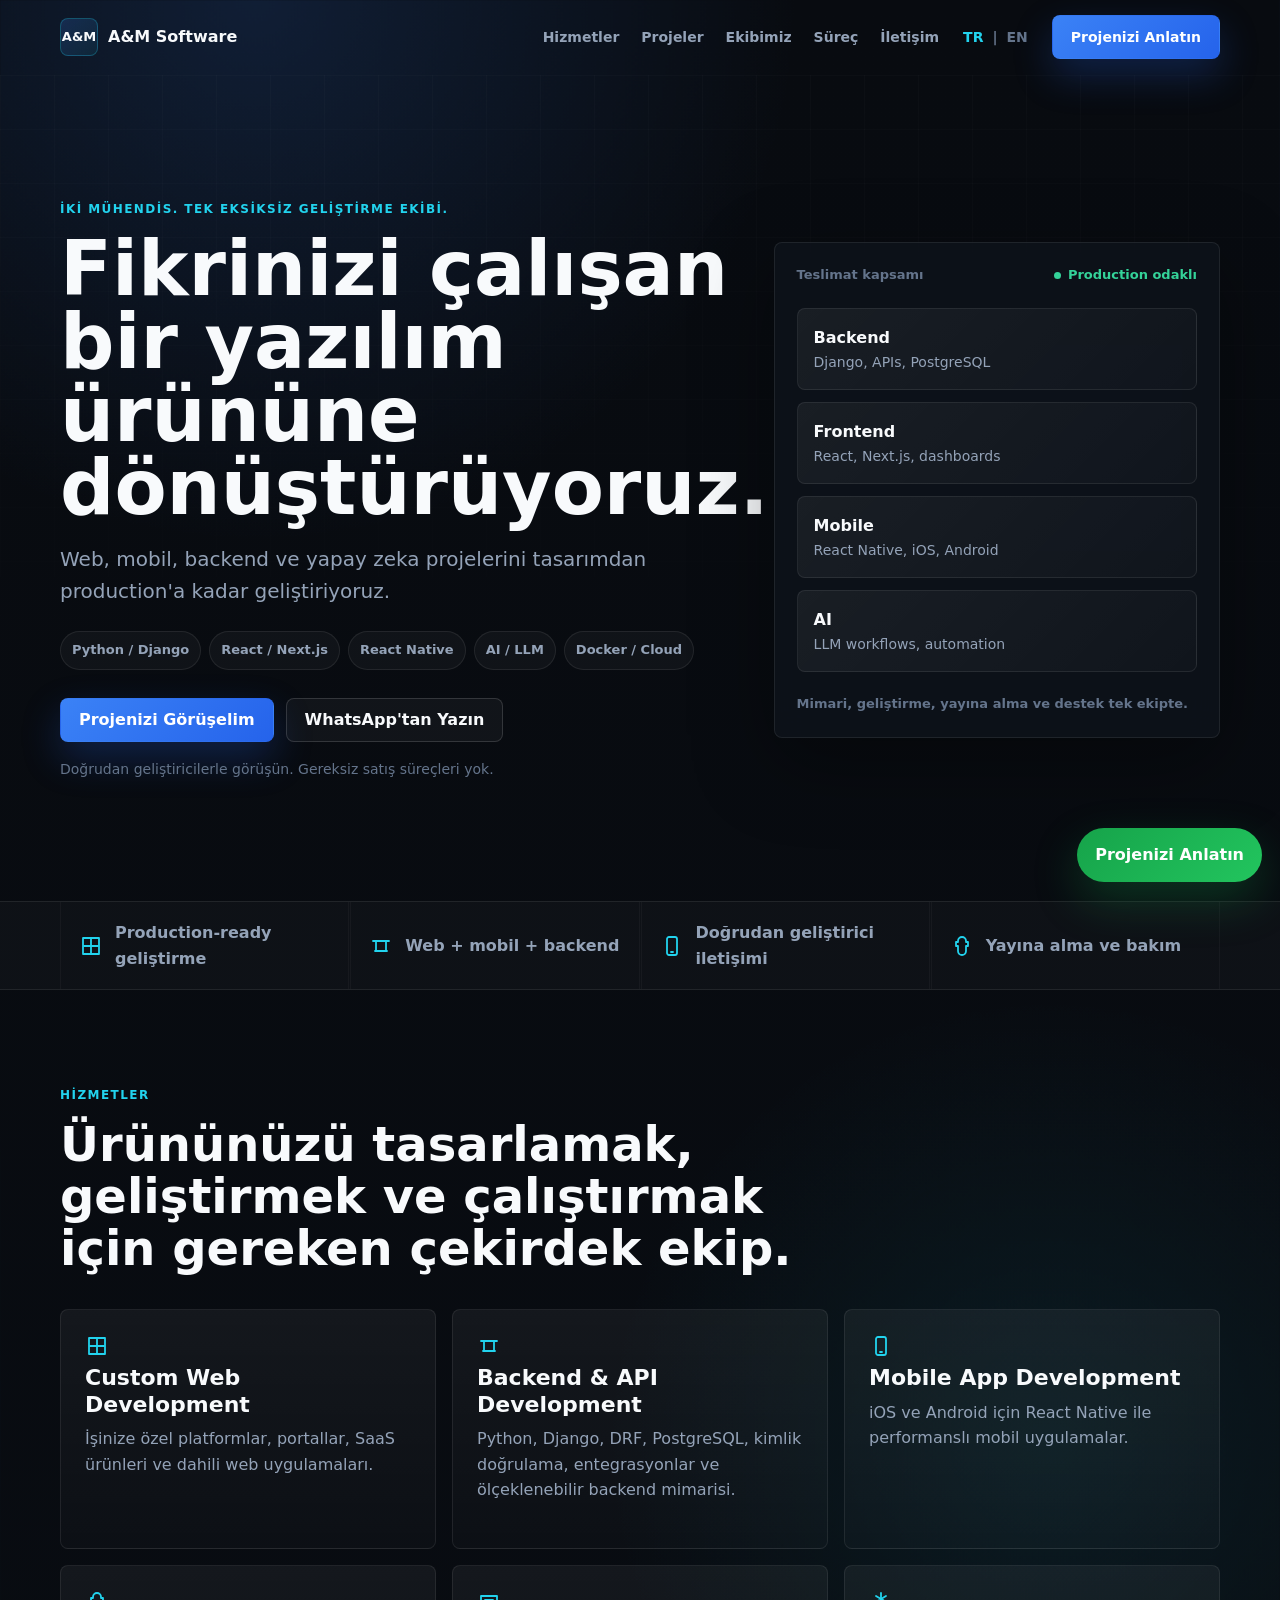
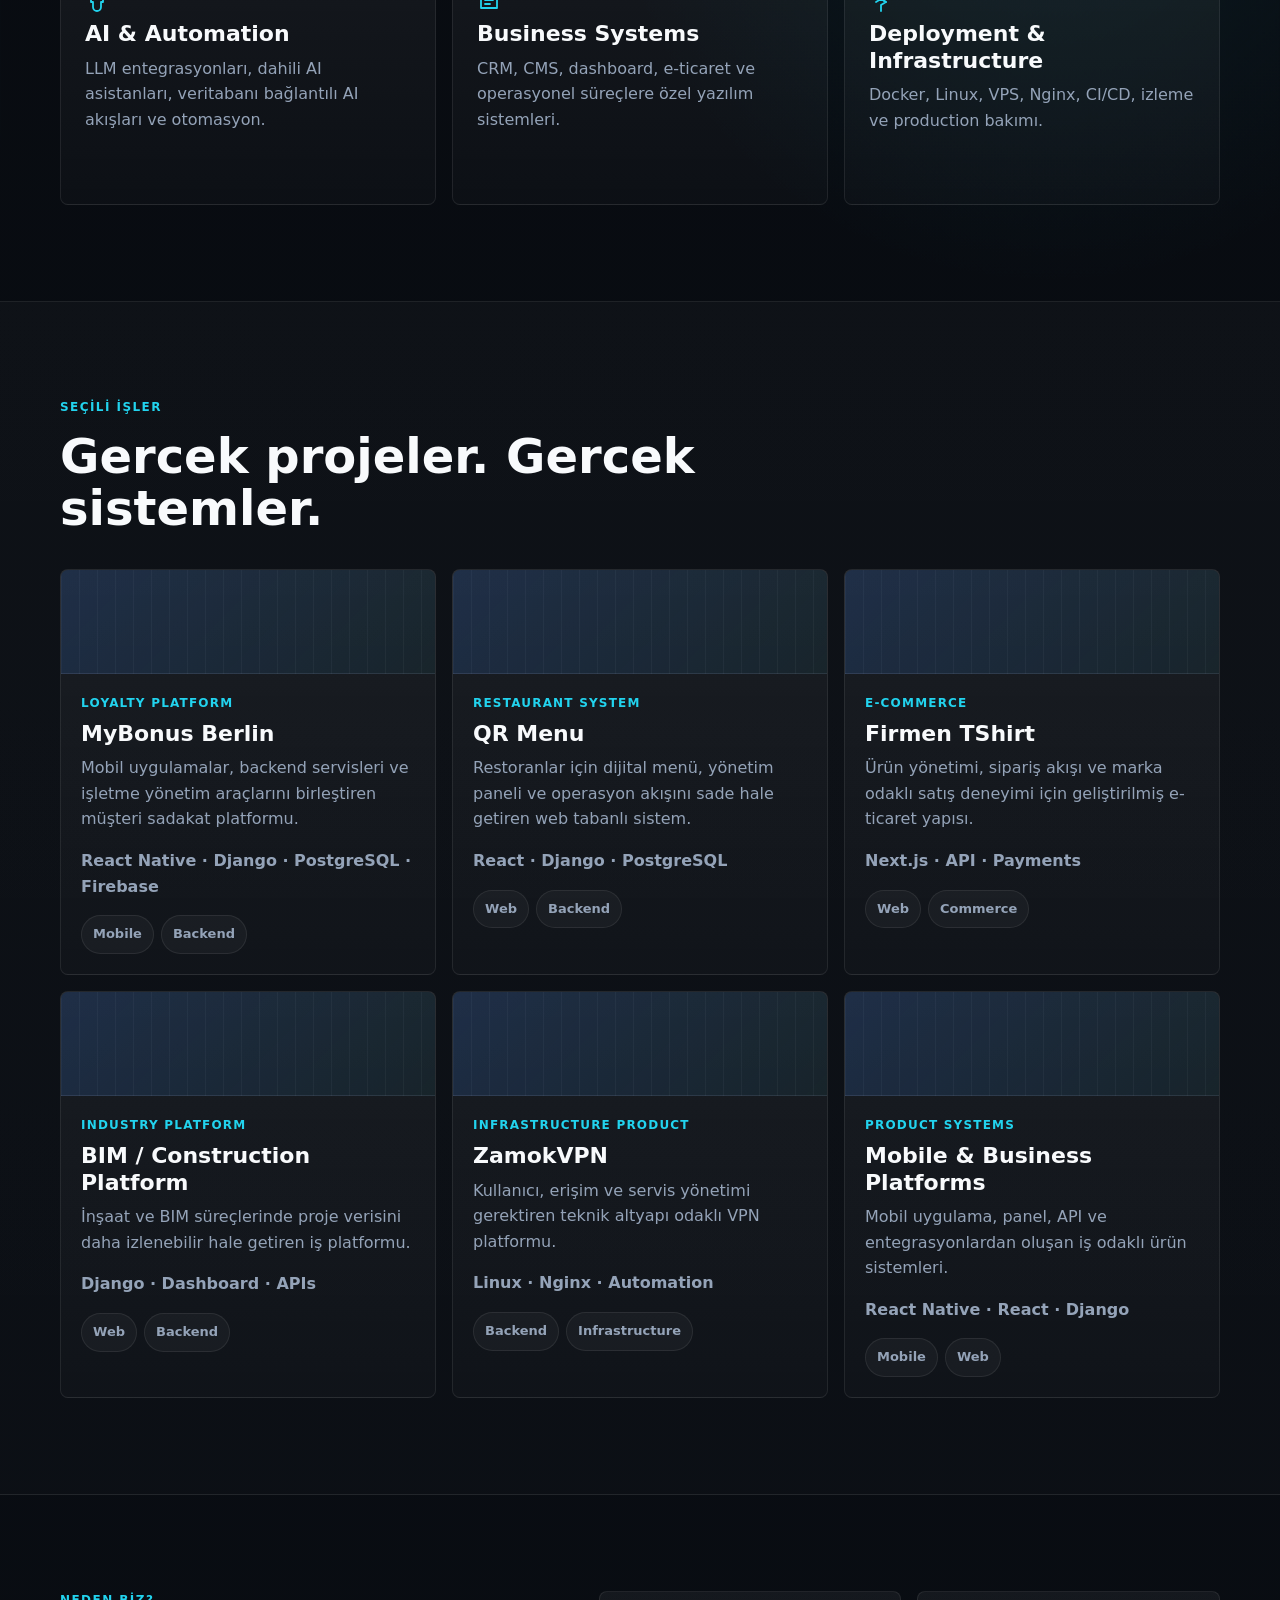
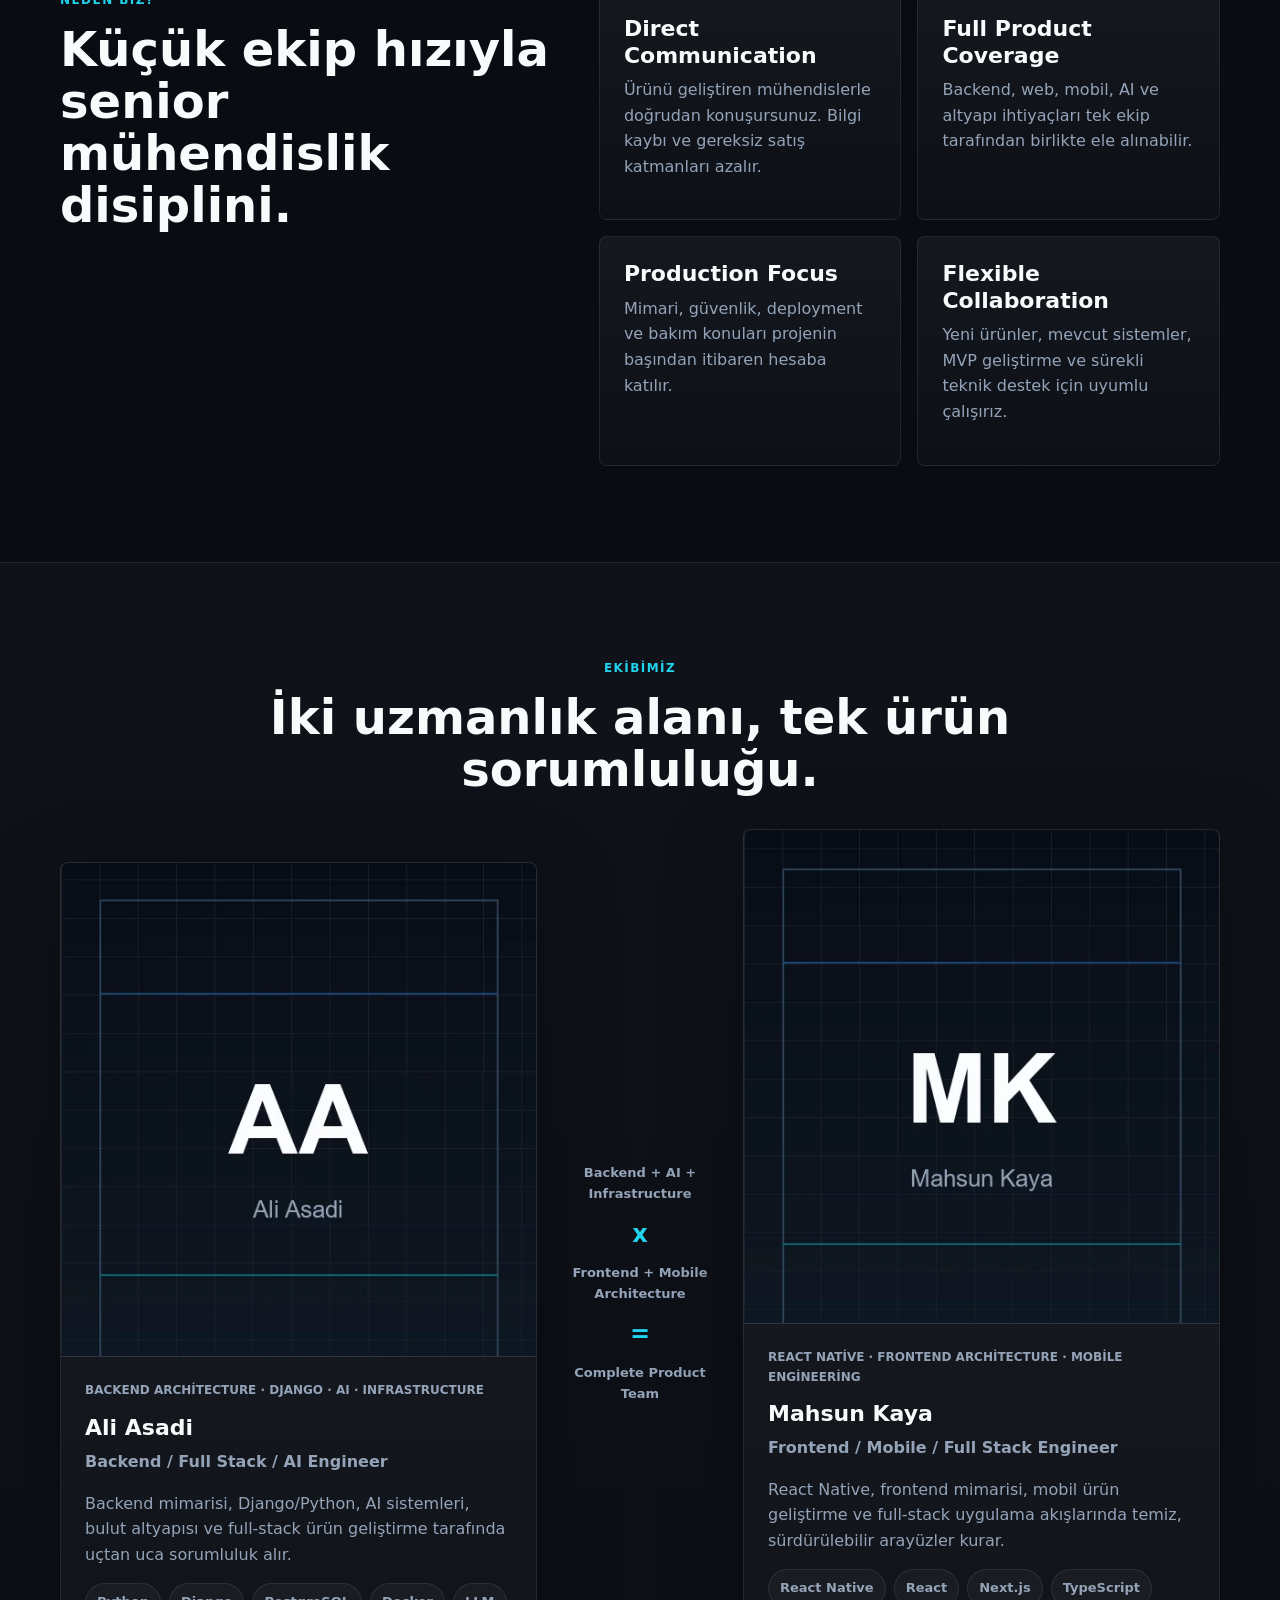
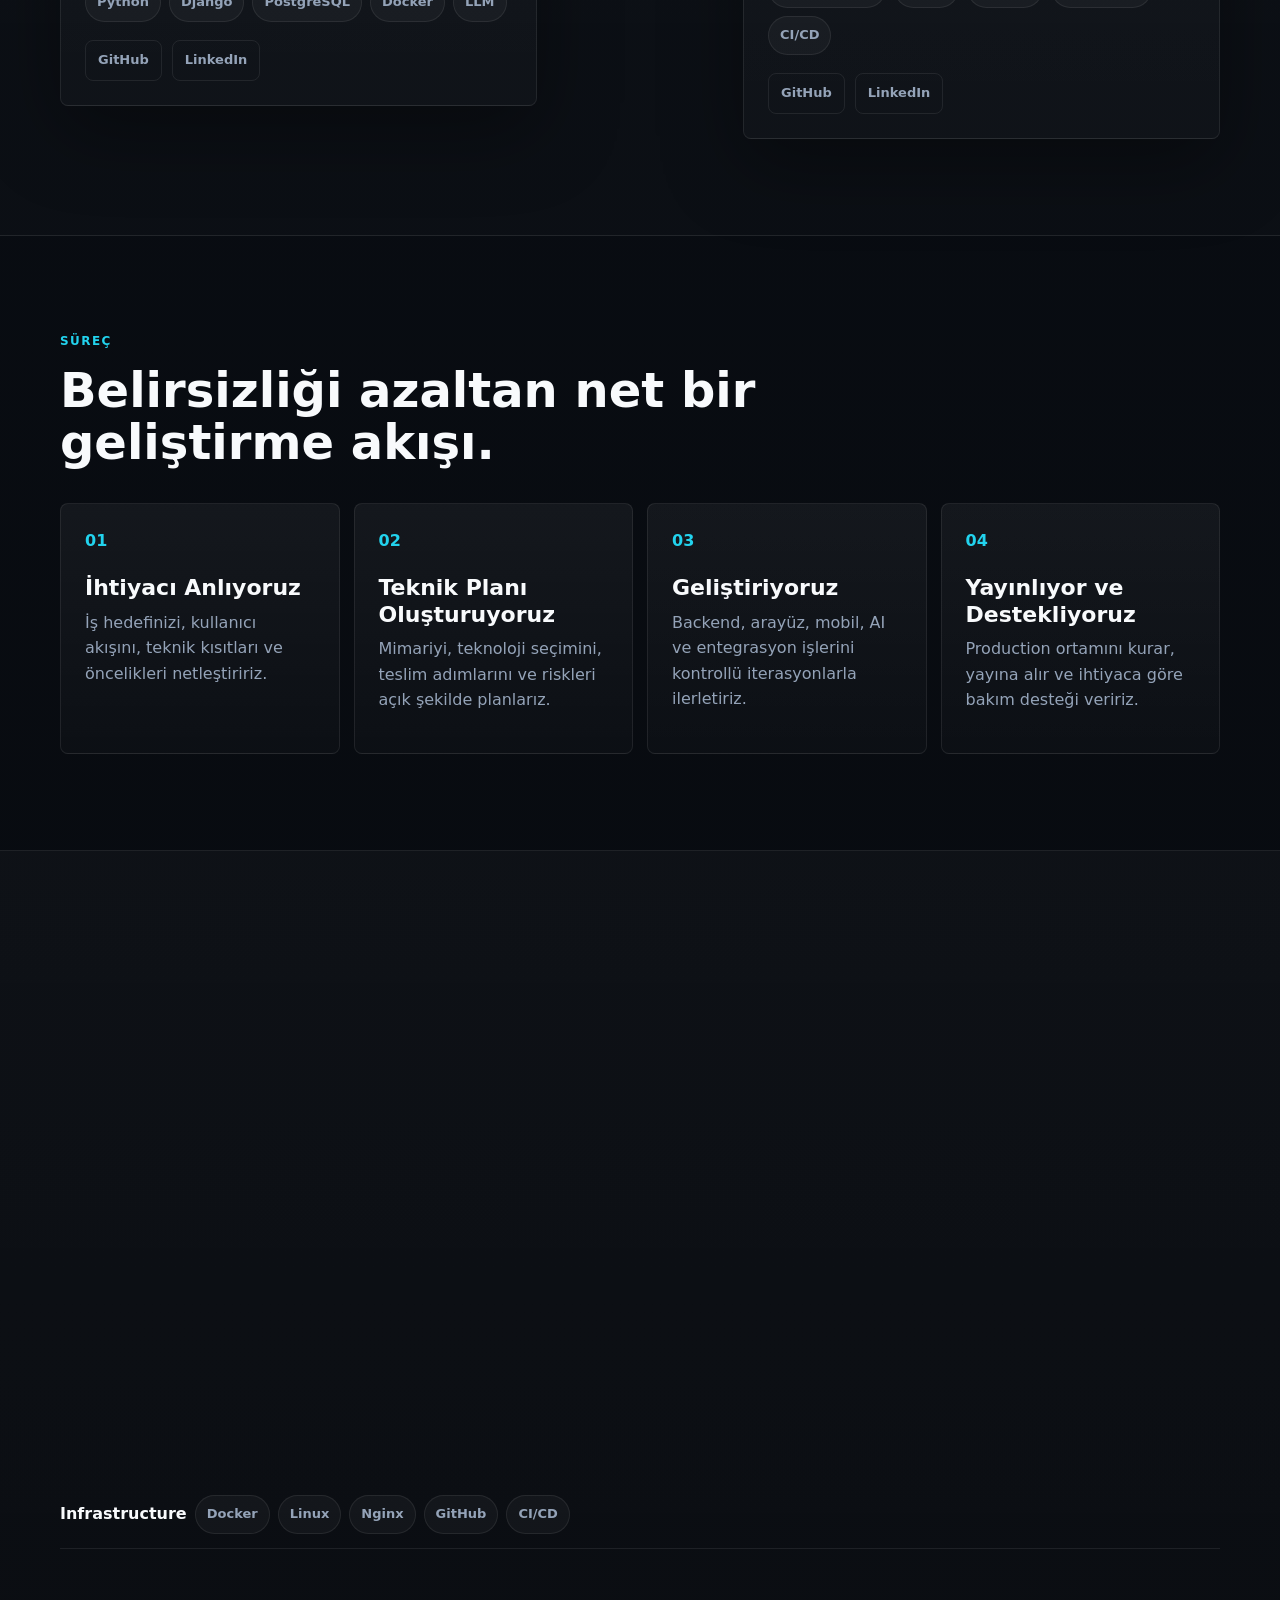
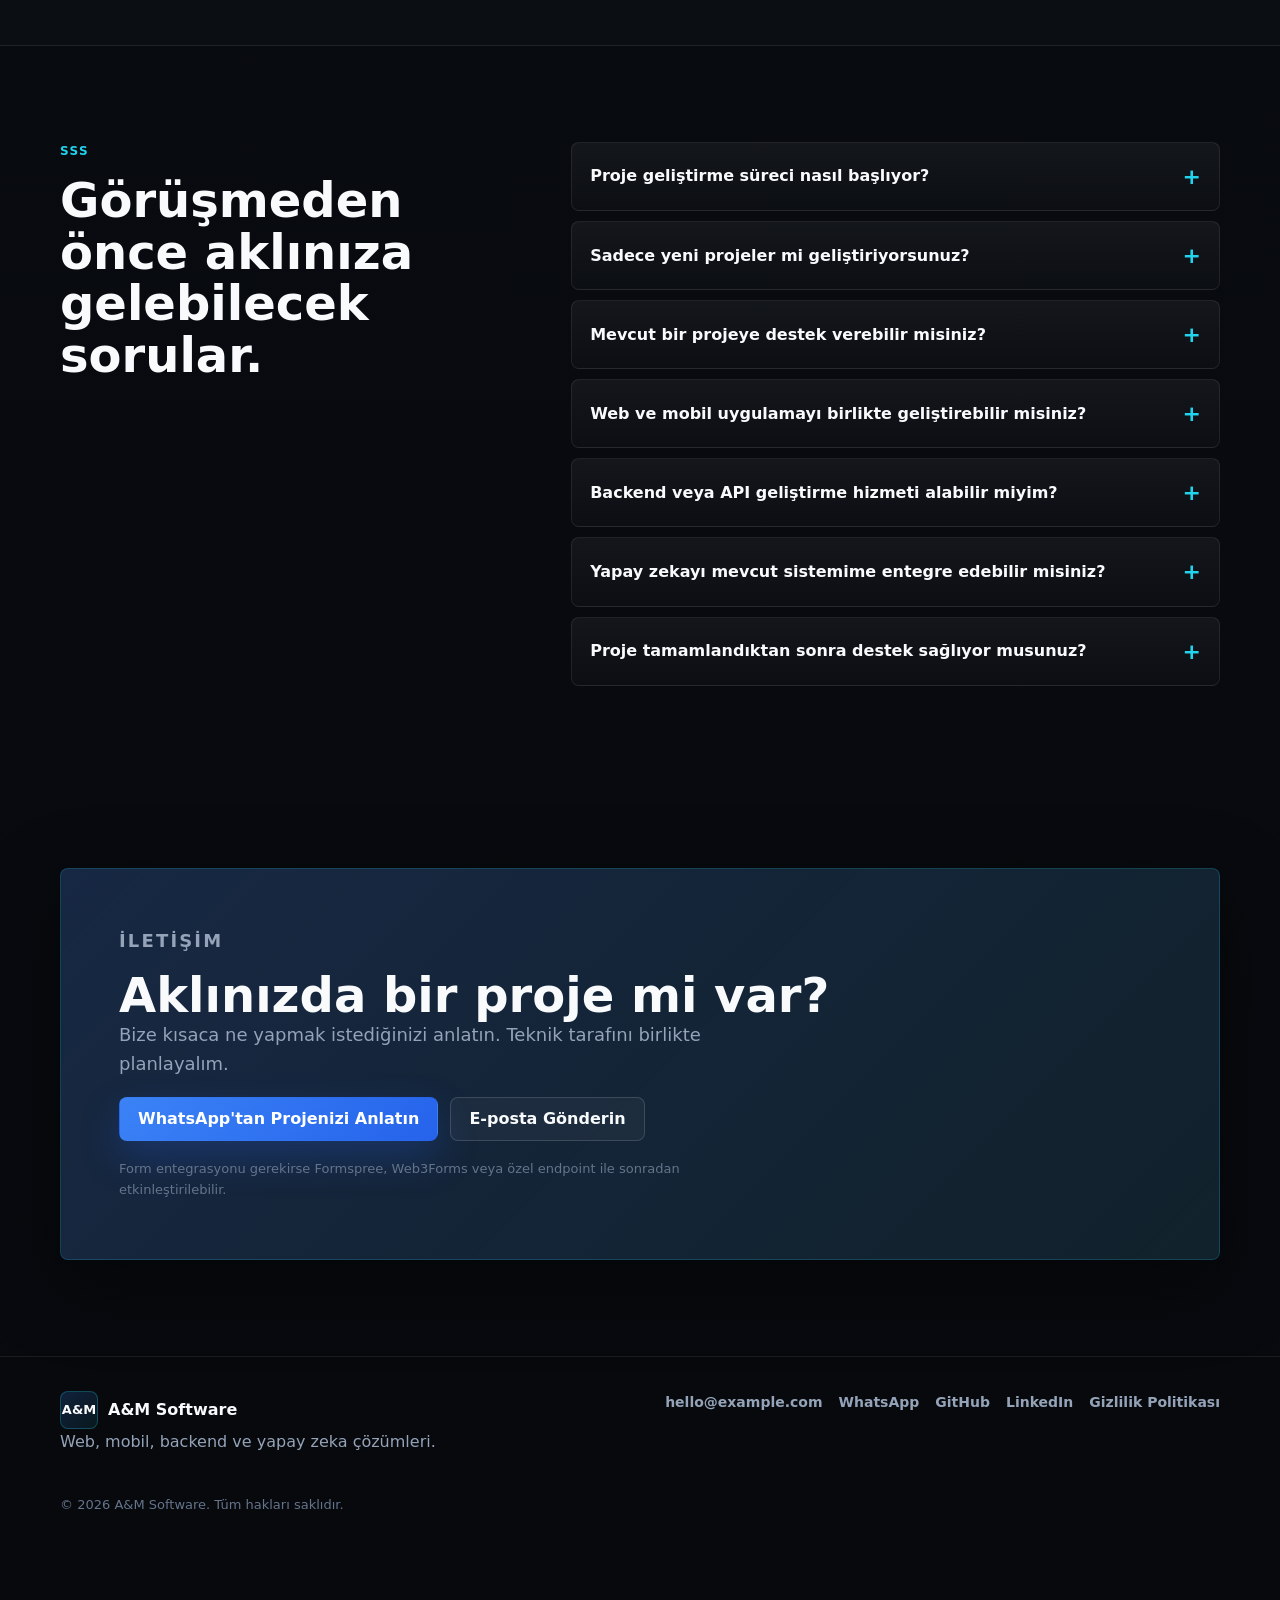
==== index.html @ de9bc4cb "first commit" ====
<!doctype html>
<html lang="tr">
<head>
  <!-- GOOGLE TAG MANAGER START -->
  <script>
    (function(w,d,s,l,i){w[l]=w[l]||[];w[l].push({'gtm.start':
    new Date().getTime(),event:'gtm.js'});var f=d.getElementsByTagName(s)[0],
    j=d.createElement(s),dl=l!='dataLayer'?'&l='+l:'';j.async=true;j.src=
    'https://www.googletagmanager.com/gtm.js?id='+i+dl;f.parentNode.insertBefore(j,f);
    })(window,document,'script','dataLayer','GTM-XXXXXXX');
  </script>
  <!-- GOOGLE TAG MANAGER END -->
  <meta charset="utf-8">
  <meta name="viewport" content="width=device-width, initial-scale=1">
  <meta name="robots" content="index, follow">
  <title>A&M Software | Web, Mobil, Backend ve Yapay Zeka Yazilim Gelistirme</title>
  <meta name="description" content="Iki kisilik senior yazilim ekibiyle web, mobil, backend ve yapay zeka projelerinizi tasarimdan production'a kadar gelistirin.">
  <link rel="canonical" href="https://example.com/">
  <meta property="og:title" content="A&M Software | Production-ready Software Development">
  <meta property="og:description" content="Two engineers building web, mobile, backend and AI software systems from architecture to production.">
  <meta property="og:type" content="website">
  <meta property="og:image" content="https://example.com/assets/og-image.webp">
  <meta property="og:url" content="https://example.com/">
  <meta name="twitter:card" content="summary_large_image">
  <meta name="twitter:title" content="A&M Software | Production-ready Software Development">
  <meta name="twitter:description" content="Senior engineering for web, mobile, backend and AI software projects.">
  <meta name="twitter:image" content="https://example.com/assets/og-image.webp">
  <link rel="icon" href="favicon.svg" type="image/svg+xml">
  <link rel="stylesheet" href="styles.css">
  <script type="application/ld+json" id="structured-data">
    {
      "@context": "https://schema.org",
      "@type": "ProfessionalService",
      "name": "A&M Software",
      "url": "https://example.com/",
      "description": "Web, mobile, backend and AI software development services.",
      "email": "hello@example.com",
      "sameAs": []
    }
  </script>
</head>
<body>
  <!-- GOOGLE TAG MANAGER START -->
  <noscript><iframe src="https://www.googletagmanager.com/ns.html?id=GTM-XXXXXXX" height="0" width="0" style="display:none;visibility:hidden"></iframe></noscript>
  <!-- GOOGLE TAG MANAGER END -->
  <a class="skip-link" href="#main" data-i18n="skipLink">Icerige gec</a>

  <header class="site-header" data-header>
    <nav class="nav container" aria-label="Ana navigasyon">
      <a class="brand" href="#top" aria-label="A&M Software">
        <span class="brand-mark">A&M</span>
        <span data-brand>A&M Software</span>
      </a>
      <button class="nav-toggle" type="button" aria-label="Menuyu ac" aria-controls="nav-menu" aria-expanded="false" data-menu-toggle>
        <span></span><span></span><span></span>
      </button>
      <div class="nav-menu" id="nav-menu" data-menu>
        <a href="#services" data-i18n="navServices">Hizmetler</a>
        <a href="#projects" data-i18n="navProjects">Projeler</a>
        <a href="#team" data-i18n="navTeam">Ekibimiz</a>
        <a href="#process" data-i18n="navProcess">Surec</a>
        <a href="#contact" data-i18n="navContact">Iletisim</a>
        <div class="language-switch" role="group" aria-label="Dil secimi">
          <button type="button" data-lang-button="tr" aria-pressed="true">TR</button>
          <span aria-hidden="true">|</span>
          <button type="button" data-lang-button="en" aria-pressed="false">EN</button>
        </div>
        <a class="btn btn-primary nav-cta" href="#" data-whatsapp data-location="navbar" data-i18n="navCta">Projenizi Anlatin</a>
      </div>
    </nav>
  </header>

  <main id="main">
    <section class="hero section" id="top">
      <div class="hero-bg" aria-hidden="true"></div>
      <div class="container hero-grid">
        <div class="hero-copy reveal">
          <p class="eyebrow" data-i18n="heroEyebrow">Iki muhendis. Tek eksiksiz gelistirme ekibi.</p>
          <h1 data-i18n="heroTitle">Fikrinizi calisan bir yazilim urunune donusturuyoruz.</h1>
          <p class="hero-text" data-i18n="heroText">Web, mobil, backend ve yapay zeka projelerini tasarimdan production'a kadar gelistiriyoruz.</p>
          <div class="tech-proof" aria-label="Teknoloji yetkinlikleri">
            <span>Python / Django</span>
            <span>React / Next.js</span>
            <span>React Native</span>
            <span>AI / LLM</span>
            <span>Docker / Cloud</span>
          </div>
          <div class="hero-actions">
            <a class="btn btn-primary" href="#" data-whatsapp data-location="hero" data-i18n="heroPrimary">Projenizi Goruselim</a>
            <a class="btn btn-secondary" href="#" data-whatsapp data-location="hero_secondary" data-i18n="heroSecondary">WhatsApp'tan Yazin</a>
          </div>
          <p class="reassurance" data-i18n="heroReassurance">Dogrudan gelistiricilerle gorusun. Gereksiz satis surecleri yok.</p>
        </div>
        <aside class="hero-panel reveal" aria-label="Yetenek ozeti">
          <div class="panel-topline">
            <span data-i18n="heroPanelLabel">Teslimat kapsami</span>
            <span class="status-dot" data-i18n="heroPanelStatus">Production odakli</span>
          </div>
          <div class="capability-map">
            <div><strong>Backend</strong><span>Django, APIs, PostgreSQL</span></div>
            <div><strong>Frontend</strong><span>React, Next.js, dashboards</span></div>
            <div><strong>Mobile</strong><span>React Native, iOS, Android</span></div>
            <div><strong>AI</strong><span>LLM workflows, automation</span></div>
          </div>
          <div class="panel-footer">
            <span data-i18n="heroPanelFooter">Mimari, gelistirme, yayina alma ve destek tek ekipte.</span>
          </div>
        </aside>
      </div>
    </section>

    <section class="trust-strip" aria-label="Guven sinyalleri">
      <div class="container trust-grid" id="trustGrid"></div>
    </section>

    <section class="section" id="services">
      <div class="container">
        <div class="section-heading reveal">
          <p class="eyebrow" data-i18n="servicesEyebrow">Hizmetler</p>
          <h2 data-i18n="servicesTitle">Urununuzu tasarlamak, gelistirmek ve calistirmak icin gereken cekirdek ekip.</h2>
        </div>
        <div class="card-grid services-grid" id="servicesGrid"></div>
      </div>
    </section>

    <section class="section section-muted" id="projects">
      <div class="container">
        <div class="section-heading reveal">
          <p class="eyebrow" data-i18n="projectsEyebrow">Secili isler</p>
          <h2 data-i18n="projectsTitle">Gercek projeler. Gercek sistemler.</h2>
        </div>
        <div class="projects-grid" id="projectsGrid"></div>
      </div>
    </section>

    <section class="section" id="why">
      <div class="container split-section">
        <div class="section-heading reveal">
          <p class="eyebrow" data-i18n="whyEyebrow">Neden biz?</p>
          <h2 data-i18n="whyTitle">Kucuk ekip hiziyla senior muhendislik disiplini.</h2>
        </div>
        <div class="why-grid" id="whyGrid"></div>
      </div>
    </section>

    <section class="section section-muted" id="team">
      <div class="container">
        <div class="section-heading centered reveal">
          <p class="eyebrow" data-i18n="teamEyebrow">Ekibimiz</p>
          <h2 data-i18n="teamTitle">Iki uzmanlik alani, tek urun sorumlulugu.</h2>
        </div>
        <div class="team-layout">
          <article class="team-card reveal">
            <div class="profile-frame">
              <img src="assets/ali.webp" width="520" height="640" loading="lazy" alt="Ali Asadi portre fotografi" data-i18n-alt="aliAlt" onerror="this.classList.add('is-missing')" style="object-position:center 24%;">
              <div class="profile-fallback" aria-hidden="true">AA</div>
            </div>
            <div class="team-content">
              <p class="member-focus">Backend Architecture · Django · AI · Infrastructure</p>
              <h3>Ali Asadi</h3>
              <p class="role" data-i18n="aliRole">Backend / Full Stack / AI Engineer</p>
              <p data-i18n="aliBio">Backend mimarisi, Django/Python, AI sistemleri, bulut altyapisi ve full-stack urun gelistirme tarafinda uctan uca sorumluluk alir.</p>
              <div class="chips">
                <span>Python</span><span>Django</span><span>PostgreSQL</span><span>Docker</span><span>LLM</span>
              </div>
              <div class="profile-links">
                <a href="#" data-social="githubAli" aria-label="Ali GitHub">GitHub</a>
                <a href="#" data-social="linkedinAli" aria-label="Ali LinkedIn">LinkedIn</a>
              </div>
            </div>
          </article>

          <div class="team-equation reveal" aria-label="Tamamlayici ekip yapisi">
            <span data-i18n="teamEqTop">Backend + AI + Infrastructure</span>
            <strong>x</strong>
            <span data-i18n="teamEqMiddle">Frontend + Mobile Architecture</span>
            <strong>=</strong>
            <span data-i18n="teamEqResult">Complete Product Team</span>
          </div>

          <article class="team-card reveal">
            <div class="profile-frame">
              <img src="assets/mahsun.webp" width="520" height="640" loading="lazy" alt="Mahsun Kaya portre fotografi" data-i18n-alt="mahsunAlt" onerror="this.classList.add('is-missing')" style="object-position:center 22%;">
              <div class="profile-fallback" aria-hidden="true">MK</div>
            </div>
            <div class="team-content">
              <p class="member-focus">React Native · Frontend Architecture · Mobile Engineering</p>
              <h3>Mahsun Kaya</h3>
              <p class="role" data-i18n="mahsunRole">Frontend / Mobile / Full Stack Engineer</p>
              <p data-i18n="mahsunBio">React Native, frontend mimarisi, mobil urun gelistirme ve full-stack uygulama akislarinda temiz, surdurulebilir arayuzler kurar.</p>
              <div class="chips">
                <span>React Native</span><span>React</span><span>Next.js</span><span>TypeScript</span><span>CI/CD</span>
              </div>
              <div class="profile-links">
                <a href="#" data-social="githubMahsun" aria-label="Mahsun GitHub">GitHub</a>
                <a href="#" data-social="linkedinMahsun" aria-label="Mahsun LinkedIn">LinkedIn</a>
              </div>
            </div>
          </article>
        </div>
      </div>
    </section>

    <section class="section" id="process">
      <div class="container">
        <div class="section-heading reveal">
          <p class="eyebrow" data-i18n="processEyebrow">Surec</p>
          <h2 data-i18n="processTitle">Belirsizligi azaltan net bir gelistirme akisi.</h2>
        </div>
        <div class="process-grid" id="processGrid"></div>
      </div>
    </section>

    <section class="section section-muted" id="technology">
      <div class="container">
        <div class="section-heading reveal">
          <p class="eyebrow" data-i18n="techEyebrow">Teknolojiler</p>
          <h2 data-i18n="techTitle">Modern urunler icin pratik ve production'da kullanilan teknoloji seti.</h2>
        </div>
        <div class="tech-cloud" id="techCloud"></div>
      </div>
    </section>

    <section class="section" id="faq">
      <div class="container faq-wrap">
        <div class="section-heading reveal">
          <p class="eyebrow" data-i18n="faqEyebrow">SSS</p>
          <h2 data-i18n="faqTitle">Gorusmeden once akliniza gelebilecek sorular.</h2>
        </div>
        <div class="faq-list" id="faqList"></div>
      </div>
    </section>

    <section class="section final-cta" id="contact">
      <div class="container final-cta-inner reveal">
        <p class="eyebrow" data-i18n="finalEyebrow">Iletisim</p>
        <h2 data-i18n="finalTitle">Aklinizda bir proje mi var?</h2>
        <p data-i18n="finalText">Bize kisaca ne yapmak istediginizi anlatin. Teknik tarafini birlikte planlayalim.</p>
        <div class="hero-actions">
          <a class="btn btn-primary" href="#" data-whatsapp data-location="final_cta" data-i18n="finalWhatsapp">WhatsApp'tan Projenizi Anlatin</a>
          <a class="btn btn-secondary" href="#" data-email data-location="final_cta" data-i18n="finalEmail">E-posta Gonderin</a>
        </div>
        <p class="form-note" data-i18n="formNote">Form entegrasyonu gerekirse Formspree, Web3Forms veya ozel endpoint ile sonradan etkinlestirilebilir.</p>
      </div>
    </section>
  </main>

  <footer class="footer">
    <div class="container footer-grid">
      <div>
        <a class="brand" href="#top"><span class="brand-mark">A&M</span><span data-brand>A&M Software</span></a>
        <p data-i18n="footerText">Web, mobil, backend ve yapay zeka cozumleri.</p>
      </div>
      <div class="footer-links">
        <a href="#" data-email data-location="footer">hello@example.com</a>
        <a href="#" data-whatsapp data-location="footer">WhatsApp</a>
        <a href="#" data-social="githubAli">GitHub</a>
        <a href="#" data-social="linkedinAli">LinkedIn</a>
        <a href="#" data-i18n="privacyLink">Gizlilik Politikasi</a>
      </div>
      <p class="copyright">© <span id="year"></span> <span data-brand>A&M Software</span>. <span data-i18n="rights">Tum haklari saklidir.</span></p>
    </div>
  </footer>

  <div class="consent" data-consent hidden>
    <p data-i18n="consentText">Analitik ve reklam olcumleri icin cerez tercihlerinizi kaydedebiliriz.</p>
    <a href="#" data-i18n="consentPrivacy">Gizlilik bilgisi</a>
    <button type="button" class="btn btn-secondary" data-consent-reject data-i18n="consentReject">Reddet</button>
    <button type="button" class="btn btn-primary" data-consent-accept data-i18n="consentAccept">Kabul et</button>
  </div>

  <a class="floating-cta" href="#" data-whatsapp data-location="floating_button" data-i18n="floatingCta">Projenizi Anlatin</a>

  <script src="script.js" defer></script>
</body>
</html>
---- styles.css ----
:root {
  --background: #080b10;
  --surface: #0f141c;
  --surface-light: #151b25;
  --surface-soft: #101923;
  --border: rgba(255, 255, 255, .08);
  --border-strong: rgba(255, 255, 255, .14);
  --text-primary: #f8fafc;
  --text-secondary: #94a3b8;
  --text-muted: #64748b;
  --accent: #3b82f6;
  --accent-secondary: #22d3ee;
  --success: #34d399;
  --shadow: 0 24px 80px rgba(0, 0, 0, .36);
  --radius: 8px;
  --container: 1160px;
  --header-height: 74px;
}

* { box-sizing: border-box; }

[hidden] {
  display: none !important;
}

html {
  scroll-behavior: smooth;
  background: var(--background);
}

body {
  margin: 0;
  font-family: Inter, ui-sans-serif, system-ui, -apple-system, BlinkMacSystemFont, "Segoe UI", sans-serif;
  color: var(--text-primary);
  background:
    radial-gradient(circle at 20% 0%, rgba(59, 130, 246, .16), transparent 34rem),
    radial-gradient(circle at 82% 18%, rgba(34, 211, 238, .08), transparent 28rem),
    linear-gradient(180deg, #080b10 0%, #090d13 52%, #07090d 100%);
  line-height: 1.6;
  overflow-x: hidden;
}

body.menu-open { overflow: hidden; }

a {
  color: inherit;
  text-decoration: none;
}

img {
  display: block;
  max-width: 100%;
}

button {
  font: inherit;
}

.container {
  width: min(100% - 32px, var(--container));
  margin-inline: auto;
}

.skip-link {
  position: fixed;
  left: 16px;
  top: 12px;
  z-index: 1000;
  transform: translateY(-140%);
  background: var(--accent);
  color: white;
  padding: 10px 14px;
  border-radius: var(--radius);
}

.skip-link:focus { transform: translateY(0); }

:focus-visible {
  outline: 3px solid rgba(34, 211, 238, .8);
  outline-offset: 3px;
}

.site-header {
  position: sticky;
  top: 0;
  z-index: 100;
  min-height: var(--header-height);
  border-bottom: 1px solid transparent;
  transition: background .25s ease, border-color .25s ease, backdrop-filter .25s ease;
}

.site-header.is-scrolled {
  background: rgba(8, 11, 16, .78);
  border-color: var(--border);
  backdrop-filter: blur(18px);
}

.nav {
  min-height: var(--header-height);
  display: flex;
  align-items: center;
  justify-content: space-between;
  gap: 24px;
}

.brand {
  display: inline-flex;
  align-items: center;
  gap: 10px;
  font-weight: 800;
  letter-spacing: 0;
  white-space: nowrap;
}

.brand-mark {
  display: grid;
  place-items: center;
  width: 38px;
  height: 38px;
  border: 1px solid rgba(34, 211, 238, .26);
  border-radius: var(--radius);
  background: linear-gradient(135deg, rgba(59,130,246,.2), rgba(34,211,238,.08));
  color: var(--text-primary);
  font-size: 13px;
}

.nav-menu {
  display: flex;
  align-items: center;
  gap: 22px;
  color: var(--text-secondary);
  font-size: 14px;
  font-weight: 650;
}

.nav-menu a:not(.btn):hover,
.footer-links a:hover {
  color: var(--text-primary);
}

.language-switch {
  display: inline-flex;
  align-items: center;
  gap: 7px;
  color: var(--text-muted);
}

.language-switch button {
  border: 0;
  background: transparent;
  color: var(--text-muted);
  cursor: pointer;
  padding: 6px 2px;
  font-weight: 800;
}

.language-switch button[aria-pressed="true"] {
  color: var(--accent-secondary);
}

.nav-toggle {
  display: none;
  width: 44px;
  height: 44px;
  border: 1px solid var(--border);
  border-radius: var(--radius);
  background: rgba(255,255,255,.03);
  color: var(--text-primary);
  cursor: pointer;
}

.nav-toggle span {
  display: block;
  width: 18px;
  height: 2px;
  margin: 4px auto;
  background: currentColor;
  border-radius: 999px;
  transition: transform .2s ease, opacity .2s ease;
}

.nav-toggle[aria-expanded="true"] span:nth-child(1) { transform: translateY(6px) rotate(45deg); }
.nav-toggle[aria-expanded="true"] span:nth-child(2) { opacity: 0; }
.nav-toggle[aria-expanded="true"] span:nth-child(3) { transform: translateY(-6px) rotate(-45deg); }

.btn {
  display: inline-flex;
  align-items: center;
  justify-content: center;
  min-height: 44px;
  padding: 12px 18px;
  border-radius: var(--radius);
  font-weight: 800;
  line-height: 1.15;
  border: 1px solid transparent;
  cursor: pointer;
  transition: transform .2s ease, border-color .2s ease, background .2s ease, color .2s ease;
  text-align: center;
}

.btn:hover {
  transform: translateY(-1px);
}

.btn-primary {
  color: white;
  background: linear-gradient(135deg, var(--accent), #2563eb);
  box-shadow: 0 16px 38px rgba(37, 99, 235, .26);
}

.btn-secondary {
  color: var(--text-primary);
  background: rgba(255, 255, 255, .04);
  border-color: var(--border-strong);
}

.section {
  padding: 96px 0;
}

.section-muted {
  background: linear-gradient(180deg, rgba(255,255,255,.025), rgba(255,255,255,.01));
  border-block: 1px solid var(--border);
}

.hero {
  position: relative;
  min-height: calc(100svh - var(--header-height));
  display: grid;
  align-items: center;
  padding: 58px 0 54px;
  overflow: hidden;
}

.hero-bg {
  position: absolute;
  inset: 0;
  background-image:
    linear-gradient(rgba(255,255,255,.035) 1px, transparent 1px),
    linear-gradient(90deg, rgba(255,255,255,.035) 1px, transparent 1px);
  background-size: 54px 54px;
  mask-image: linear-gradient(to bottom, black, transparent 84%);
  opacity: .5;
}

.hero-grid {
  position: relative;
  display: grid;
  grid-template-columns: minmax(0, 1.08fr) minmax(330px, .72fr);
  gap: 44px;
  align-items: center;
}

.eyebrow {
  margin: 0 0 14px;
  color: var(--accent-secondary);
  text-transform: uppercase;
  font-size: 12px;
  font-weight: 900;
  letter-spacing: .12em;
}

h1, h2, h3, p { margin-top: 0; }

h1 {
  max-width: 780px;
  margin-bottom: 18px;
  font-size: clamp(42px, 6vw, 76px);
  line-height: .96;
  letter-spacing: 0;
}

h2 {
  margin-bottom: 0;
  font-size: clamp(30px, 4vw, 48px);
  line-height: 1.08;
  letter-spacing: 0;
}

h3 {
  margin-bottom: 8px;
  font-size: 22px;
  line-height: 1.2;
}

.hero-text {
  max-width: 680px;
  margin-bottom: 24px;
  color: var(--text-secondary);
  font-size: clamp(17px, 2vw, 20px);
}

.tech-proof,
.chips {
  display: flex;
  flex-wrap: wrap;
  gap: 8px;
}

.tech-proof {
  margin-bottom: 28px;
}

.tech-proof span,
.chips span,
.project-tags span,
.tech-cloud span {
  border: 1px solid var(--border);
  border-radius: 999px;
  background: rgba(255,255,255,.035);
  color: var(--text-secondary);
  padding: 8px 11px;
  font-size: 13px;
  font-weight: 700;
}

.hero-actions {
  display: flex;
  flex-wrap: wrap;
  gap: 12px;
  align-items: center;
}

.reassurance {
  margin: 16px 0 0;
  color: var(--text-muted);
  font-size: 14px;
}

.hero-panel {
  border: 1px solid var(--border);
  border-radius: var(--radius);
  background: rgba(15, 20, 28, .76);
  box-shadow: var(--shadow);
  backdrop-filter: blur(16px);
  padding: 22px;
}

.panel-topline,
.panel-footer {
  display: flex;
  justify-content: space-between;
  gap: 16px;
  color: var(--text-muted);
  font-size: 13px;
  font-weight: 750;
}

.status-dot {
  position: relative;
  color: var(--success);
}

.status-dot::before {
  content: "";
  display: inline-block;
  width: 7px;
  height: 7px;
  margin-right: 7px;
  border-radius: 50%;
  background: currentColor;
}

.capability-map {
  display: grid;
  gap: 12px;
  margin: 22px 0;
}

.capability-map div {
  border: 1px solid var(--border);
  border-radius: var(--radius);
  padding: 16px;
  background: linear-gradient(135deg, rgba(255,255,255,.055), rgba(255,255,255,.018));
}

.capability-map strong,
.capability-map span {
  display: block;
}

.capability-map span {
  color: var(--text-secondary);
  font-size: 14px;
}

.trust-strip {
  border-block: 1px solid var(--border);
  background: rgba(255,255,255,.025);
}

.trust-grid {
  display: grid;
  grid-template-columns: repeat(4, 1fr);
  gap: 1px;
}

.trust-item {
  min-height: 86px;
  display: flex;
  align-items: center;
  gap: 12px;
  padding: 18px;
  border-inline: 1px solid rgba(255,255,255,.035);
  color: var(--text-secondary);
  font-weight: 800;
}

.icon {
  width: 24px;
  height: 24px;
  flex: 0 0 auto;
  color: var(--accent-secondary);
}

.section-heading {
  max-width: 760px;
  margin-bottom: 34px;
}

.section-heading.centered {
  margin-inline: auto;
  text-align: center;
}

.card-grid,
.projects-grid,
.why-grid {
  display: grid;
  gap: 16px;
}

.services-grid {
  grid-template-columns: repeat(3, 1fr);
}

.service-card,
.project-card,
.why-card,
.process-step,
.team-card,
.faq-item {
  border: 1px solid var(--border);
  border-radius: var(--radius);
  background: linear-gradient(180deg, rgba(255,255,255,.05), rgba(255,255,255,.02));
}

.service-card,
.why-card,
.process-step {
  padding: 24px;
}

.service-card {
  min-height: 240px;
  transition: transform .22s ease, border-color .22s ease, background .22s ease;
}

.service-card:hover,
.project-card:hover {
  transform: translateY(-4px);
  border-color: rgba(34, 211, 238, .28);
}

.service-card p,
.why-card p,
.process-step p,
.project-card p,
.team-card p,
.final-cta p,
.footer p,
.faq-panel {
  color: var(--text-secondary);
}

.projects-grid {
  grid-template-columns: repeat(3, 1fr);
}

.project-card {
  min-height: 306px;
  overflow: hidden;
  transition: transform .22s ease, border-color .22s ease;
}

.project-visual {
  height: 104px;
  border-bottom: 1px solid var(--border);
  background:
    linear-gradient(135deg, rgba(59,130,246,.18), rgba(34,211,238,.05)),
    repeating-linear-gradient(90deg, rgba(255,255,255,.04) 0 1px, transparent 1px 18px);
}

.project-body {
  padding: 20px;
}

.project-category {
  margin-bottom: 8px;
  color: var(--accent-secondary);
  font-size: 12px;
  font-weight: 900;
  text-transform: uppercase;
  letter-spacing: .1em;
}

.project-tags {
  display: flex;
  flex-wrap: wrap;
  gap: 7px;
  margin-top: 16px;
}

.split-section {
  display: grid;
  grid-template-columns: .8fr 1fr;
  gap: 42px;
  align-items: start;
}

.why-grid {
  grid-template-columns: repeat(2, 1fr);
}

.team-layout {
  display: grid;
  grid-template-columns: minmax(0, 1fr) 170px minmax(0, 1fr);
  gap: 18px;
  align-items: center;
}

.team-card {
  overflow: hidden;
  box-shadow: var(--shadow);
}

.profile-frame {
  position: relative;
  aspect-ratio: 1 / 1.04;
  background: linear-gradient(135deg, rgba(59,130,246,.12), rgba(255,255,255,.03));
  border-bottom: 1px solid var(--border);
  overflow: hidden;
}

.profile-frame img {
  position: relative;
  z-index: 1;
  width: 100%;
  height: 100%;
  object-fit: cover;
  filter: saturate(.96) contrast(1.02);
}

.profile-frame img.is-missing {
  opacity: 0;
}

.profile-fallback {
  position: absolute;
  inset: 0;
  display: grid;
  place-items: center;
  font-size: clamp(48px, 9vw, 92px);
  font-weight: 900;
  color: rgba(248, 250, 252, .18);
  background:
    radial-gradient(circle at 50% 30%, rgba(59,130,246,.24), transparent 20rem),
    var(--surface-light);
  z-index: 0;
}

.team-content {
  padding: 24px;
}

.member-focus {
  margin-bottom: 14px;
  color: var(--accent-secondary);
  font-size: 12px;
  font-weight: 900;
  text-transform: uppercase;
}

.role {
  font-weight: 800;
}

.profile-links {
  display: flex;
  gap: 10px;
  margin-top: 18px;
}

.profile-links a {
  padding: 9px 12px;
  border: 1px solid var(--border);
  border-radius: var(--radius);
  color: var(--text-secondary);
  font-weight: 800;
  font-size: 13px;
}

.team-equation {
  display: grid;
  gap: 10px;
  justify-items: center;
  text-align: center;
  color: var(--text-secondary);
  font-size: 13px;
  font-weight: 850;
}

.team-equation strong {
  color: var(--accent-secondary);
  font-size: 24px;
}

.process-grid {
  display: grid;
  grid-template-columns: repeat(4, 1fr);
  gap: 14px;
  counter-reset: steps;
}

.process-step {
  position: relative;
}

.step-number {
  display: inline-flex;
  margin-bottom: 22px;
  color: var(--accent-secondary);
  font-weight: 900;
}

.tech-cloud {
  display: flex;
  flex-wrap: wrap;
  gap: 10px;
}

.tech-group {
  display: flex;
  align-items: center;
  flex-wrap: wrap;
  gap: 8px;
  width: 100%;
  padding: 14px 0;
  border-bottom: 1px solid var(--border);
}

.tech-group strong {
  min-width: 120px;
}

.faq-wrap {
  display: grid;
  grid-template-columns: .72fr 1fr;
  gap: 44px;
  align-items: start;
}

.faq-list {
  display: grid;
  gap: 10px;
}

.faq-button {
  width: 100%;
  min-height: 58px;
  display: flex;
  align-items: center;
  justify-content: space-between;
  gap: 16px;
  padding: 16px 18px;
  border: 0;
  background: transparent;
  color: var(--text-primary);
  text-align: left;
  font-weight: 850;
  cursor: pointer;
}

.faq-button span:last-child {
  color: var(--accent-secondary);
  font-size: 22px;
  transition: transform .2s ease;
}

.faq-button[aria-expanded="true"] span:last-child {
  transform: rotate(45deg);
}

.faq-panel {
  display: grid;
  grid-template-rows: 0fr;
  transition: grid-template-rows .22s ease;
}

.faq-panel[aria-hidden="false"] {
  grid-template-rows: 1fr;
}

.faq-panel > div {
  overflow: hidden;
}

.faq-panel p {
  margin: 0;
  padding: 0 18px 18px;
}

.final-cta {
  padding-top: 86px;
}

.final-cta-inner {
  position: relative;
  overflow: hidden;
  padding: clamp(28px, 6vw, 58px);
  border: 1px solid rgba(34, 211, 238, .18);
  border-radius: var(--radius);
  background:
    linear-gradient(135deg, rgba(59,130,246,.18), rgba(34,211,238,.07)),
    var(--surface);
  box-shadow: var(--shadow);
}

.final-cta-inner h2 {
  max-width: 760px;
}

.final-cta-inner p {
  max-width: 640px;
  font-size: 18px;
}

.form-note {
  margin: 18px 0 0;
  color: var(--text-muted) !important;
  font-size: 13px !important;
}

.footer {
  padding: 34px 0 96px;
  border-top: 1px solid var(--border);
  background: #07090d;
}

.footer-grid {
  display: grid;
  grid-template-columns: 1fr auto;
  gap: 24px;
}

.footer-links {
  display: flex;
  flex-wrap: wrap;
  justify-content: flex-end;
  gap: 16px;
  color: var(--text-secondary);
  font-size: 14px;
  font-weight: 700;
}

.copyright {
  grid-column: 1 / -1;
  margin: 0;
  color: var(--text-muted) !important;
  font-size: 13px;
}

.consent {
  position: fixed;
  left: 16px;
  bottom: 16px;
  z-index: 120;
  width: min(520px, calc(100% - 32px));
  display: grid;
  grid-template-columns: 1fr auto auto auto;
  gap: 10px;
  align-items: center;
  padding: 14px;
  border: 1px solid var(--border-strong);
  border-radius: var(--radius);
  background: rgba(15, 20, 28, .94);
  box-shadow: var(--shadow);
  backdrop-filter: blur(16px);
}

.consent p {
  margin: 0;
  color: var(--text-secondary);
  font-size: 13px;
}

.consent a {
  color: var(--accent-secondary);
  font-size: 13px;
  font-weight: 800;
}

.consent .btn {
  min-height: 36px;
  padding: 8px 12px;
  font-size: 13px;
}

.floating-cta {
  position: fixed;
  right: 18px;
  bottom: 18px;
  z-index: 90;
  min-height: 52px;
  display: inline-flex;
  align-items: center;
  justify-content: center;
  padding: 14px 18px;
  border-radius: 999px;
  color: white;
  background: linear-gradient(135deg, #16a34a, #22c55e);
  box-shadow: 0 18px 46px rgba(22, 163, 74, .28);
  font-weight: 900;
}

.reveal {
  opacity: 0;
  transform: translateY(18px);
  transition: opacity .55s ease, transform .55s ease;
}

.hero .reveal {
  opacity: 1;
  transform: none;
}

.reveal.is-visible {
  opacity: 1;
  transform: translateY(0);
}

@media (max-width: 1024px) {
  .services-grid,
  .projects-grid {
    grid-template-columns: repeat(2, 1fr);
  }

  .hero-grid,
  .split-section,
  .faq-wrap {
    grid-template-columns: 1fr;
  }

  .hero {
    min-height: auto;
  }

  .hero-panel {
    max-width: 680px;
  }

  .team-layout {
    grid-template-columns: 1fr;
  }

  .team-equation {
    order: -1;
    grid-template-columns: 1fr auto 1fr auto 1fr;
    align-items: center;
  }
}

@media (max-width: 820px) {
  .nav-toggle {
    display: block;
  }

  .nav-menu {
    position: fixed;
    inset: var(--header-height) 0 auto 0;
    min-height: calc(100svh - var(--header-height));
    display: grid;
    align-content: start;
    gap: 0;
    padding: 18px 16px 120px;
    background: rgba(8, 11, 16, .96);
    border-top: 1px solid var(--border);
    transform: translateX(100%);
    transition: transform .25s ease;
  }

  .nav-menu.is-open {
    transform: translateX(0);
  }

  .nav-menu a:not(.btn),
  .language-switch {
    min-height: 52px;
    display: flex;
    align-items: center;
    border-bottom: 1px solid var(--border);
  }

  .language-switch {
    justify-content: flex-start;
  }

  .nav-cta {
    margin-top: 18px;
  }

  .trust-grid,
  .process-grid,
  .why-grid {
    grid-template-columns: 1fr 1fr;
  }

  .section {
    padding: 72px 0;
  }

  .footer-grid {
    grid-template-columns: 1fr;
  }

  .footer-links {
    justify-content: flex-start;
  }
}

@media (max-width: 620px) {
  .container {
    width: min(100% - 24px, var(--container));
  }

  h1 {
    font-size: clamp(38px, 12vw, 54px);
  }

  .hero {
    padding-top: 36px;
  }

  .hero-actions,
  .hero-actions .btn {
    width: 100%;
  }

  .services-grid,
  .projects-grid,
  .trust-grid,
  .process-grid,
  .why-grid {
    grid-template-columns: 1fr;
  }

  .team-equation {
    grid-template-columns: 1fr;
  }

  .tech-group strong {
    width: 100%;
  }

  .consent {
    bottom: calc(78px + env(safe-area-inset-bottom));
    grid-template-columns: 1fr 1fr;
  }

  .consent p,
  .consent a {
    grid-column: 1 / -1;
  }

  .floating-cta {
    left: 12px;
    right: 12px;
    bottom: calc(12px + env(safe-area-inset-bottom));
    border-radius: var(--radius);
  }

  .footer {
    padding-bottom: 108px;
  }
}

@media (min-width: 621px) {
  .floating-cta {
    width: auto;
  }
}

@media (prefers-reduced-motion: reduce) {
  *,
  *::before,
  *::after {
    scroll-behavior: auto !important;
    animation-duration: .01ms !important;
    animation-iteration-count: 1 !important;
    transition-duration: .01ms !important;
  }

  .reveal {
    opacity: 1;
    transform: none;
  }
}
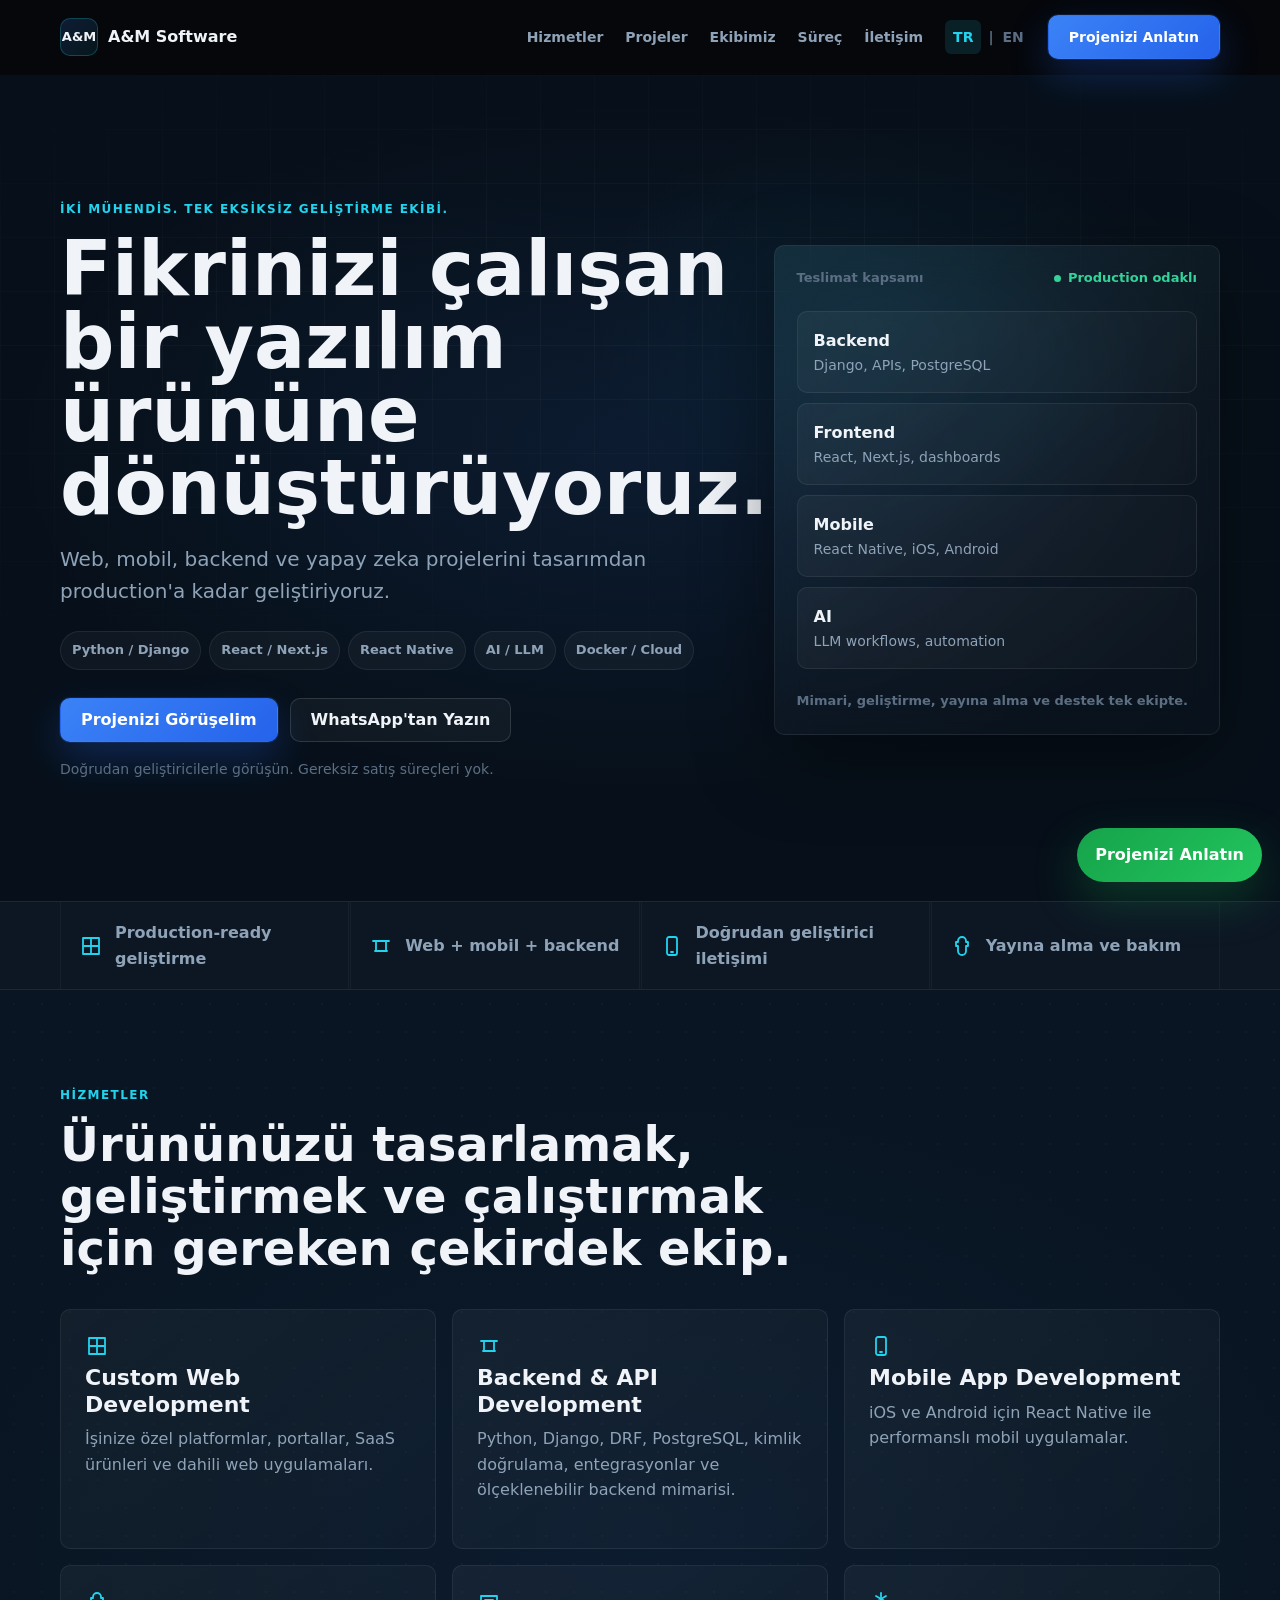
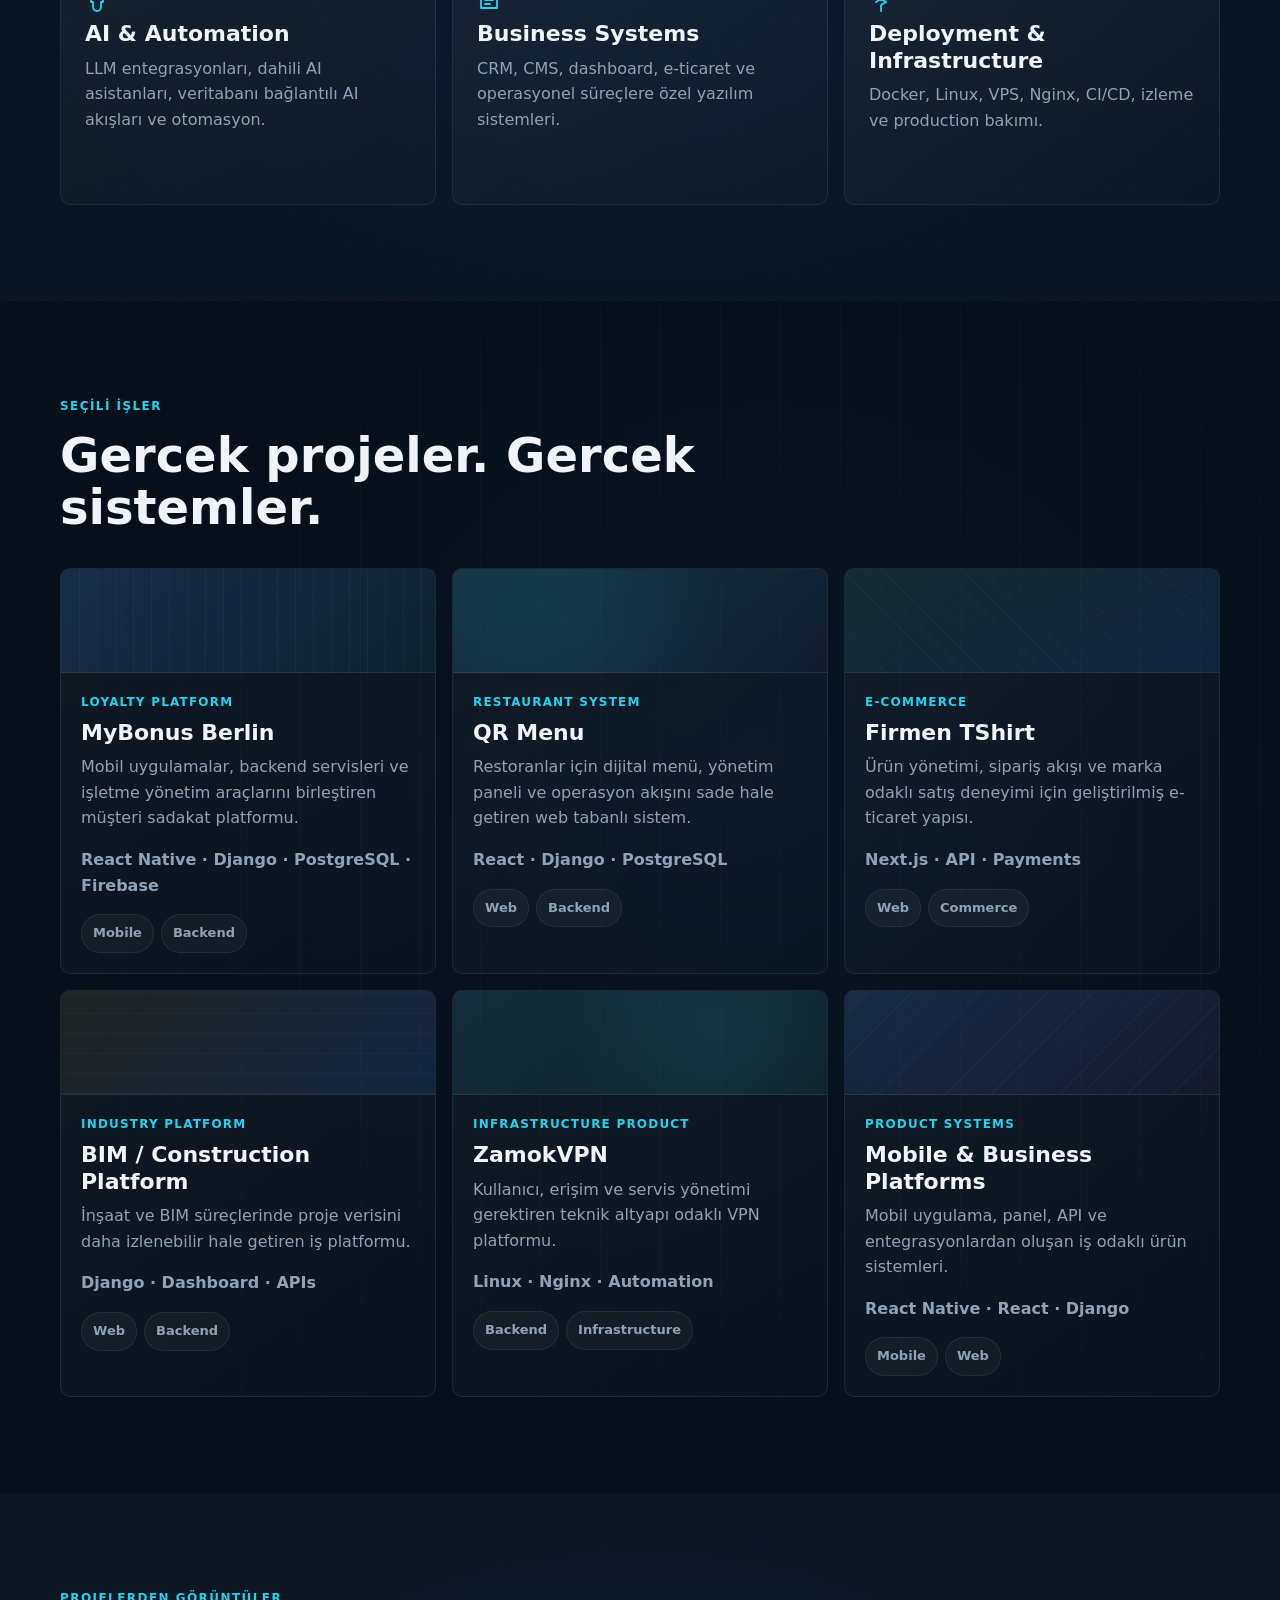
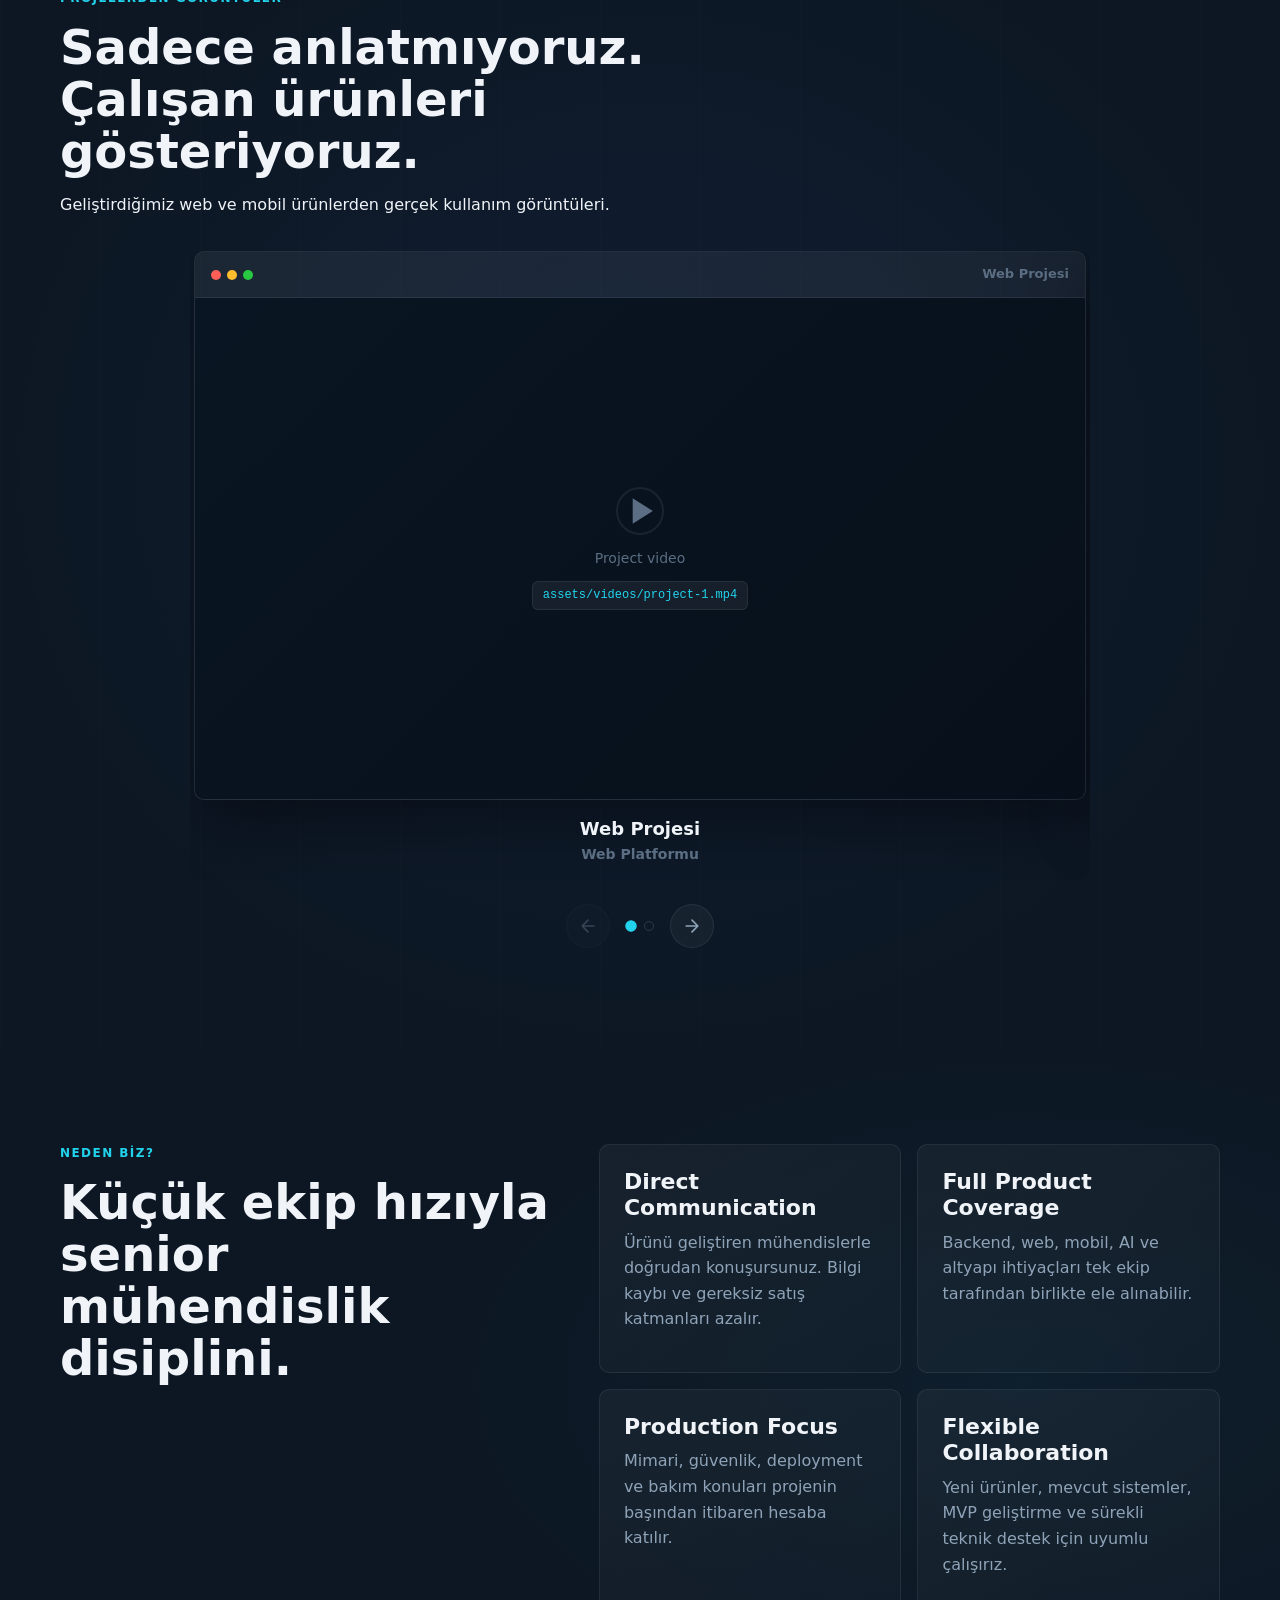
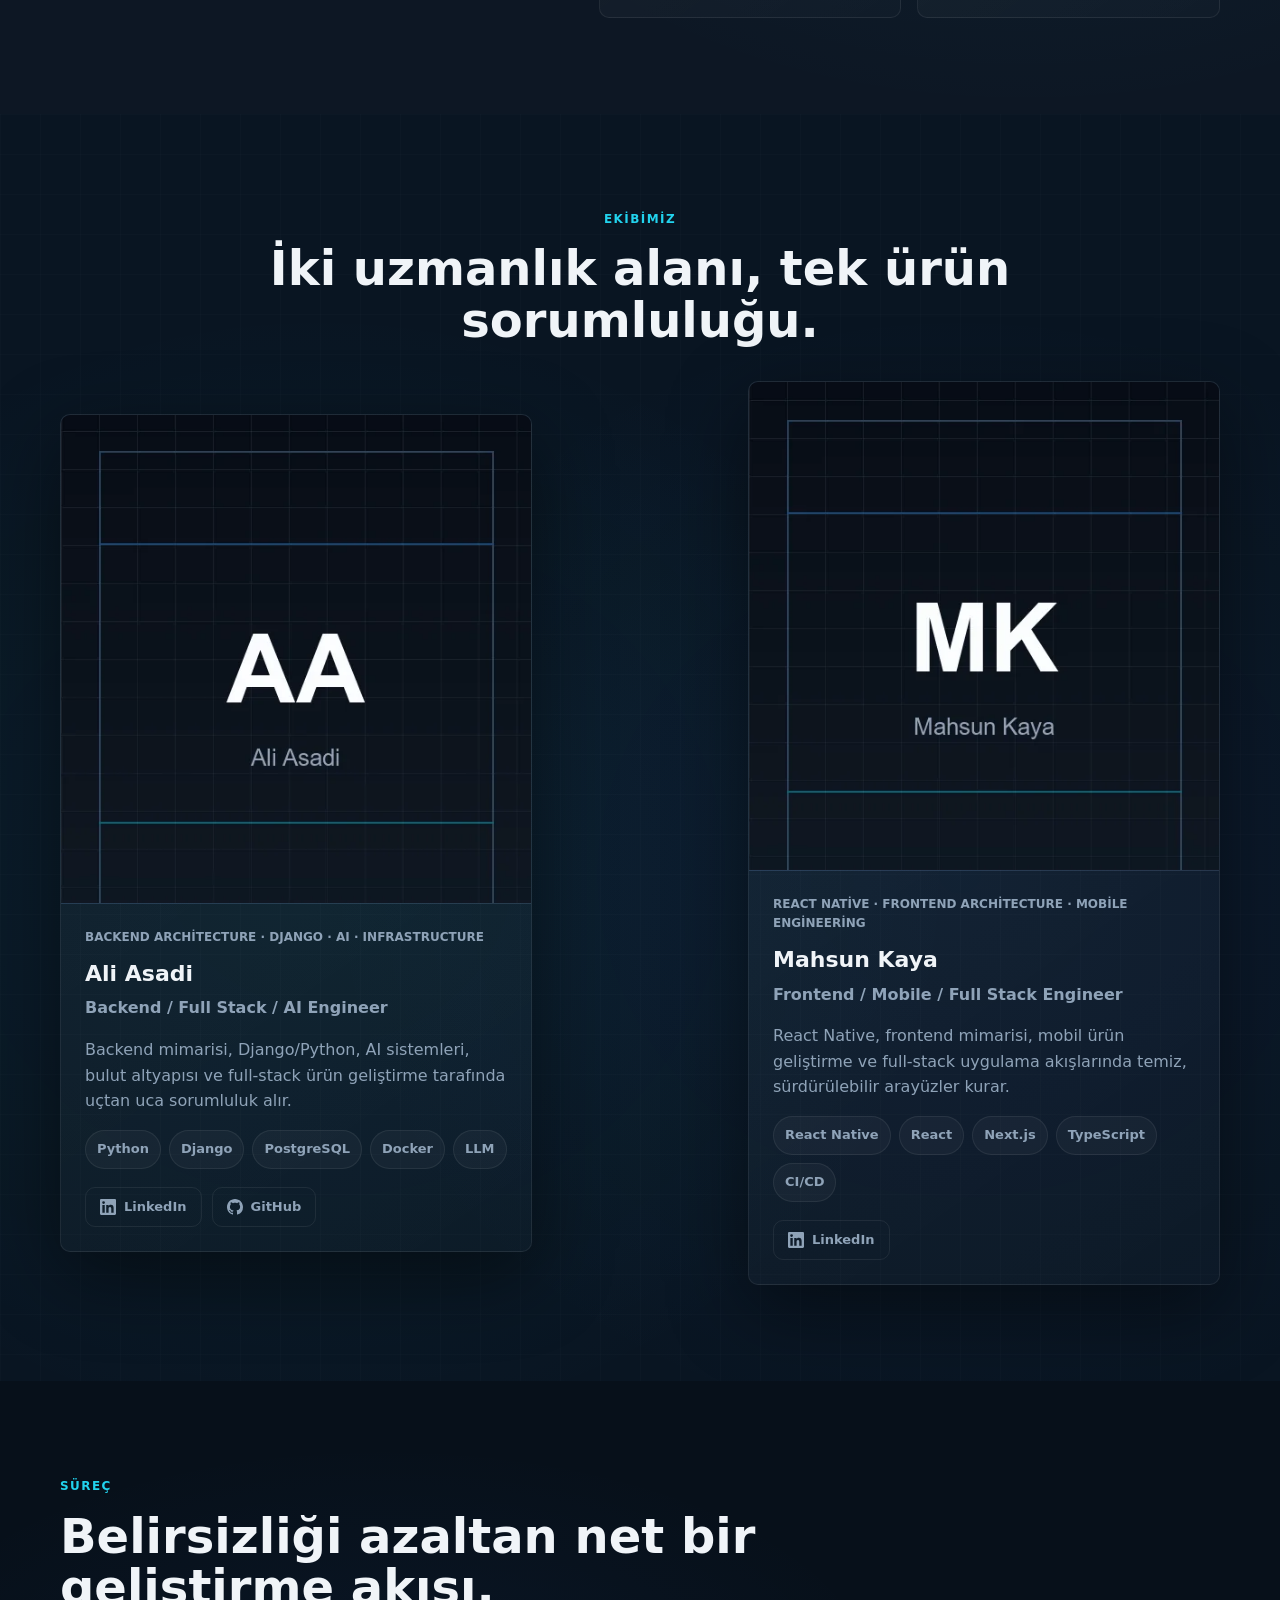
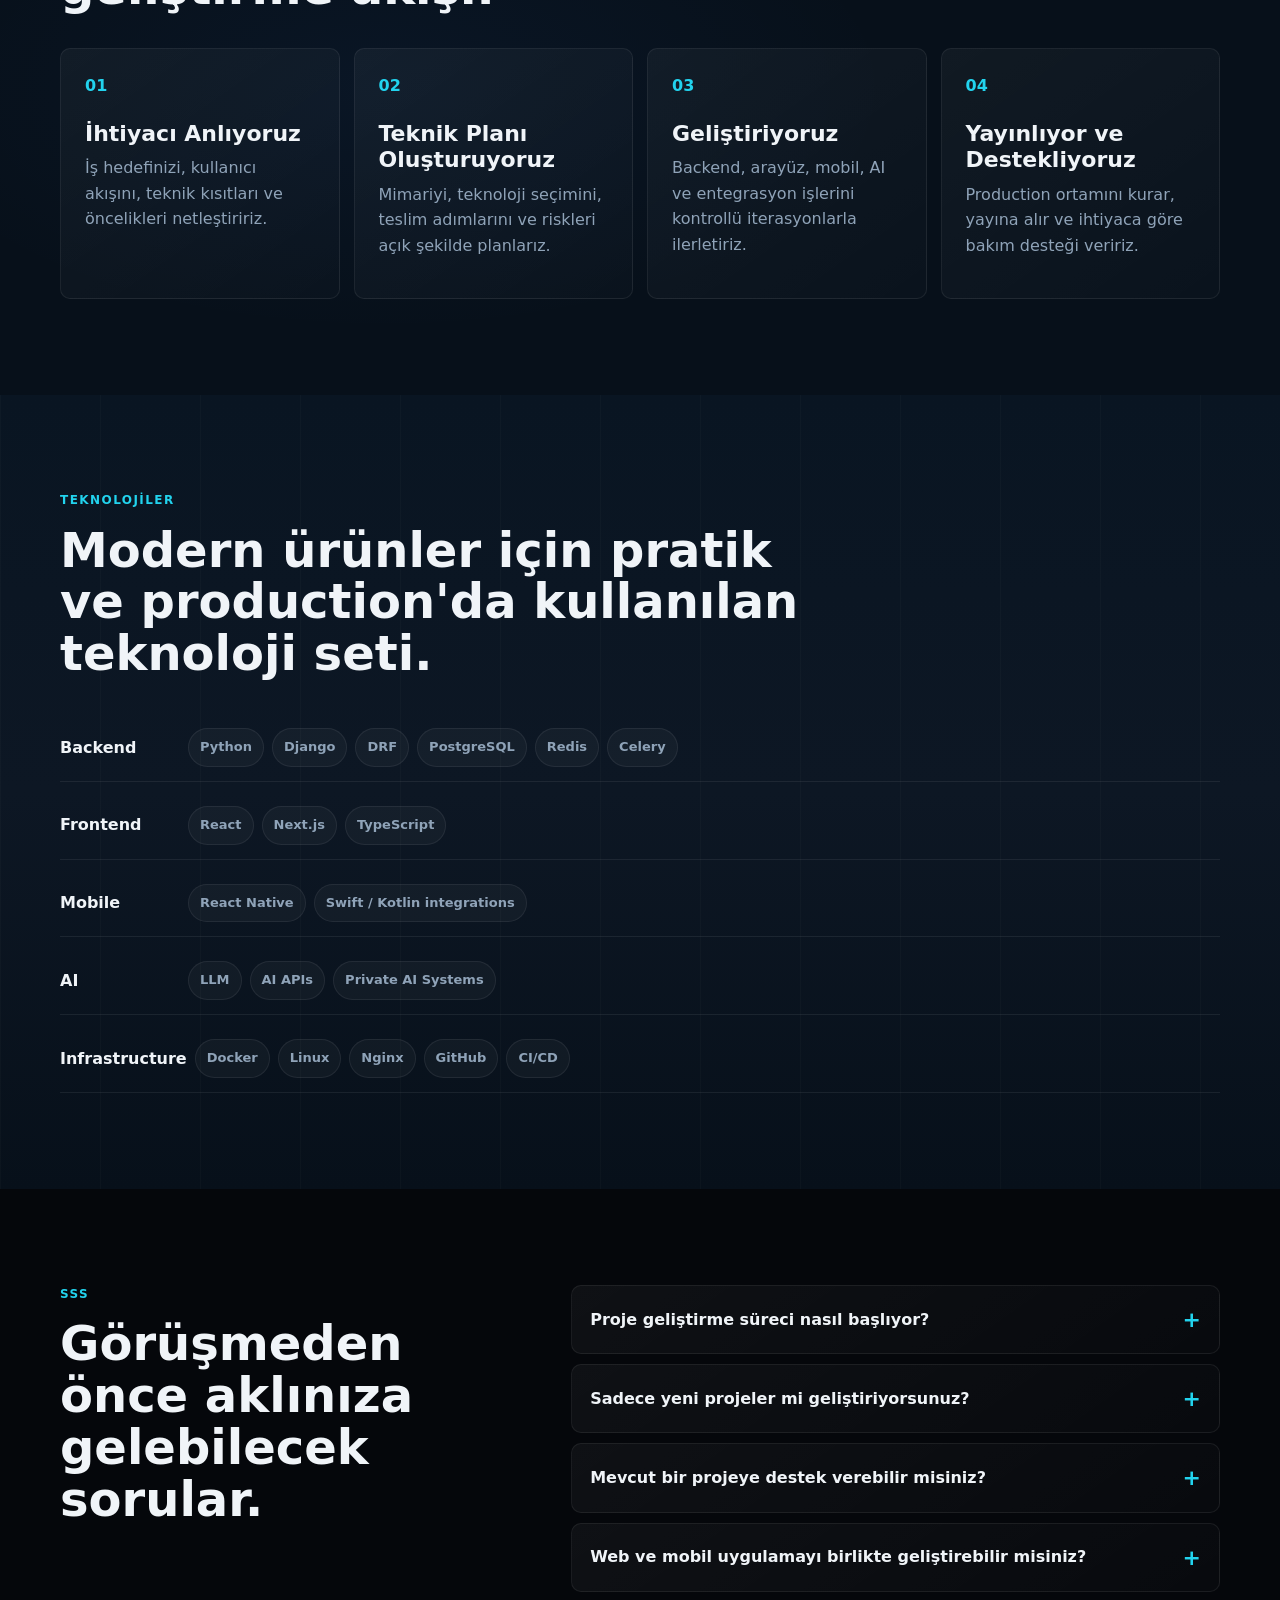
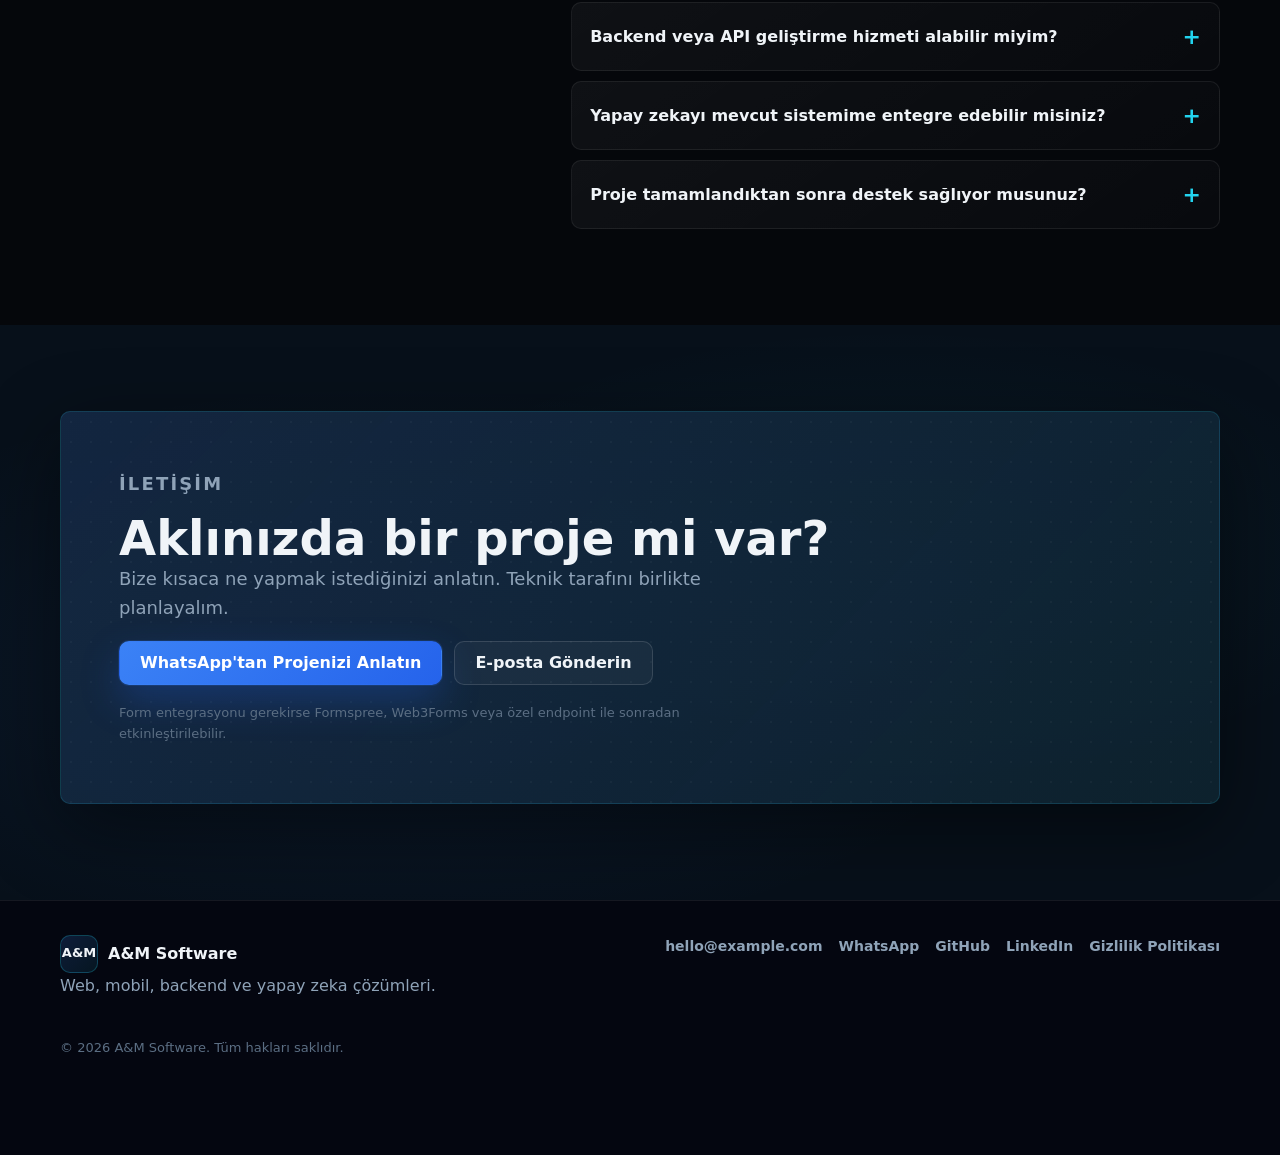
==== commit 3b8a00cb: "a" ====
--- a/index.html
+++ b/index.html
@@ -72,7 +72,7 @@
 
   <main id="main">
     <section class="hero section" id="top">
-      <div class="hero-bg" aria-hidden="true"></div>
+
       <div class="container hero-grid">
         <div class="hero-copy reveal">
           <p class="eyebrow" data-i18n="heroEyebrow">Iki muhendis. Tek eksiksiz gelistirme ekibi.</p>
@@ -123,7 +123,7 @@
       </div>
     </section>
 
-    <section class="section section-muted" id="projects">
+    <section class="section" id="projects">
       <div class="container">
         <div class="section-heading reveal">
           <p class="eyebrow" data-i18n="projectsEyebrow">Secili isler</p>
@@ -133,6 +133,17 @@
       </div>
     </section>
 
+    <section class="section" id="video-showcase">
+      <div class="container">
+        <div class="section-heading reveal">
+          <p class="eyebrow" data-i18n="videoEyebrow">Projelerden Görüntüler</p>
+          <h2 data-i18n="videoTitle">Sadece anlatmıyoruz. Çalışan ürünleri gösteriyoruz.</h2>
+          <p data-i18n="videoText" style="margin-top:14px;max-width:680px;">Geliştirdiğimiz web ve mobil ürünlerden gerçek kullanım görüntüleri.</p>
+        </div>
+        <div id="videoCarousel"></div>
+      </div>
+    </section>
+
     <section class="section" id="why">
       <div class="container split-section">
         <div class="section-heading reveal">
@@ -143,7 +154,7 @@
       </div>
     </section>
 
-    <section class="section section-muted" id="team">
+    <section class="section" id="team">
       <div class="container">
         <div class="section-heading centered reveal">
           <p class="eyebrow" data-i18n="teamEyebrow">Ekibimiz</p>
@@ -163,10 +174,7 @@
               <div class="chips">
                 <span>Python</span><span>Django</span><span>PostgreSQL</span><span>Docker</span><span>LLM</span>
               </div>
-              <div class="profile-links">
-                <a href="#" data-social="githubAli" aria-label="Ali GitHub">GitHub</a>
-                <a href="#" data-social="linkedinAli" aria-label="Ali LinkedIn">LinkedIn</a>
-              </div>
+              <div class="profile-links" data-social-container="ali"></div>
             </div>
           </article>
 
@@ -191,10 +199,7 @@
               <div class="chips">
                 <span>React Native</span><span>React</span><span>Next.js</span><span>TypeScript</span><span>CI/CD</span>
               </div>
-              <div class="profile-links">
-                <a href="#" data-social="githubMahsun" aria-label="Mahsun GitHub">GitHub</a>
-                <a href="#" data-social="linkedinMahsun" aria-label="Mahsun LinkedIn">LinkedIn</a>
-              </div>
+              <div class="profile-links" data-social-container="mahsun"></div>
             </div>
           </article>
         </div>
@@ -211,7 +216,7 @@
       </div>
     </section>
 
-    <section class="section section-muted" id="technology">
+    <section class="section" id="technology">
       <div class="container">
         <div class="section-heading reveal">
           <p class="eyebrow" data-i18n="techEyebrow">Teknolojiler</p>
--- a/styles.css
+++ b/styles.css
@@ -1,66 +1,86 @@
+/* ============================================
+   A&M Software – Premium Dark Theme
+   85% dark neutral/navy + 15% blue/cyan accent
+   ============================================ */
+
 :root {
-  --background: #080b10;
-  --surface: #0f141c;
-  --surface-light: #151b25;
-  --surface-soft: #101923;
-  --border: rgba(255, 255, 255, .08);
-  --border-strong: rgba(255, 255, 255, .14);
-  --text-primary: #f8fafc;
-  --text-secondary: #94a3b8;
-  --text-muted: #64748b;
+  /* --- Base palette --- */
+  --bg-deep: #05070B;
+  --bg-navy: #07101A;
+  --bg-blue: #091522;
+  --bg-elevated: #0D1724;
+  --surface: rgba(15, 25, 38, .76);
+  --surface-card: linear-gradient(145deg, rgba(255,255,255,.045), rgba(255,255,255,.015));
+
+  /* --- Legacy surface names (backward compat) --- */
+  --background: #05070B;
+  --surface-soft: #0D1724;
+  --surface-light: #101C2B;
+
+  /* --- Borders --- */
+  --border: rgba(255, 255, 255, .07);
+  --border-strong: rgba(255, 255, 255, .13);
+  --border-hover: rgba(34, 211, 238, .28);
+
+  /* --- Text --- */
+  --text-primary: #f0f4f8;
+  --text-secondary: #8fa3b8;
+  --text-muted: #5b6e83;
+
+  /* --- Accents --- */
+  --blue: #3B82F6;
+  --cyan: #22D3EE;
+  --cyan-soft: rgba(34, 211, 238, .12);
+  --blue-soft: rgba(59, 130, 246, .14);
   --accent: #3b82f6;
   --accent-secondary: #22d3ee;
   --success: #34d399;
-  --shadow: 0 24px 80px rgba(0, 0, 0, .36);
-  --radius: 8px;
+
+  /* --- Layout --- */
+  --shadow: 0 24px 80px rgba(0, 0, 0, .45);
+  --radius: 10px;
   --container: 1160px;
   --header-height: 74px;
-}
-
-* { box-sizing: border-box; }
-
-[hidden] {
-  display: none !important;
-}
+
+  /* --- Transitions --- */
+  --ease: cubic-bezier(.4, 0, .2, 1);
+}
+
+/* ============================================
+   Reset & Base
+   ============================================ */
+*, *::before, *::after { box-sizing: border-box; }
+
+[hidden] { display: none !important; }
 
 html {
   scroll-behavior: smooth;
-  background: var(--background);
+  background: var(--bg-deep);
 }
 
 body {
   margin: 0;
   font-family: Inter, ui-sans-serif, system-ui, -apple-system, BlinkMacSystemFont, "Segoe UI", sans-serif;
   color: var(--text-primary);
-  background:
-    radial-gradient(circle at 20% 0%, rgba(59, 130, 246, .16), transparent 34rem),
-    radial-gradient(circle at 82% 18%, rgba(34, 211, 238, .08), transparent 28rem),
-    linear-gradient(180deg, #080b10 0%, #090d13 52%, #07090d 100%);
+  background: var(--bg-deep);
   line-height: 1.6;
   overflow-x: hidden;
 }
 
 body.menu-open { overflow: hidden; }
 
-a {
-  color: inherit;
-  text-decoration: none;
-}
-
-img {
-  display: block;
-  max-width: 100%;
-}
-
-button {
-  font: inherit;
-}
+a { color: inherit; text-decoration: none; }
+img { display: block; max-width: 100%; }
+button { font: inherit; }
 
 .container {
   width: min(100% - 32px, var(--container));
   margin-inline: auto;
 }
 
+/* ============================================
+   Accessibility
+   ============================================ */
 .skip-link {
   position: fixed;
   left: 16px;
@@ -72,14 +92,52 @@
   padding: 10px 14px;
   border-radius: var(--radius);
 }
-
 .skip-link:focus { transform: translateY(0); }
 
 :focus-visible {
-  outline: 3px solid rgba(34, 211, 238, .8);
+  outline: 3px solid rgba(34, 211, 238, .75);
   outline-offset: 3px;
 }
 
+/* ============================================
+   Ambient Decoration System
+   ============================================ */
+.section-glow,
+.section-grid,
+.section-dots,
+.section-lines {
+  position: absolute;
+  inset: 0;
+  pointer-events: none;
+  z-index: 0;
+}
+
+.section-glow {
+  background:
+    radial-gradient(ellipse 60% 50% at 50% 40%, var(--cyan-soft), transparent),
+    radial-gradient(ellipse 50% 40% at 20% 20%, var(--blue-soft), transparent);
+}
+
+.section-grid {
+  background-image:
+    linear-gradient(rgba(255,255,255,.028) 1px, transparent 1px),
+    linear-gradient(90deg, rgba(255,255,255,.028) 1px, transparent 1px);
+  background-size: 48px 48px;
+}
+
+.section-dots {
+  background-image: radial-gradient(circle, rgba(255,255,255,.055) 1px, transparent 1px);
+  background-size: 24px 24px;
+}
+
+.section-lines {
+  background-image: linear-gradient(90deg, rgba(255,255,255,.025) 1px, transparent 1px);
+  background-size: 80px 80px;
+}
+
+/* ============================================
+   Header
+   ============================================ */
 .site-header {
   position: sticky;
   top: 0;
@@ -88,11 +146,10 @@
   border-bottom: 1px solid transparent;
   transition: background .25s ease, border-color .25s ease, backdrop-filter .25s ease;
 }
-
 .site-header.is-scrolled {
-  background: rgba(8, 11, 16, .78);
+  background: rgba(5, 7, 11, .82);
   border-color: var(--border);
-  backdrop-filter: blur(18px);
+  backdrop-filter: blur(20px);
 }
 
 .nav {
@@ -117,9 +174,9 @@
   place-items: center;
   width: 38px;
   height: 38px;
-  border: 1px solid rgba(34, 211, 238, .26);
+  border: 1px solid rgba(34, 211, 238, .24);
   border-radius: var(--radius);
-  background: linear-gradient(135deg, rgba(59,130,246,.2), rgba(34,211,238,.08));
+  background: linear-gradient(135deg, rgba(59,130,246,.18), rgba(34,211,238,.08));
   color: var(--text-primary);
   font-size: 13px;
 }
@@ -132,7 +189,6 @@
   font-size: 14px;
   font-weight: 650;
 }
-
 .nav-menu a:not(.btn):hover,
 .footer-links a:hover {
   color: var(--text-primary);
@@ -144,7 +200,6 @@
   gap: 7px;
   color: var(--text-muted);
 }
-
 .language-switch button {
   border: 0;
   background: transparent;
@@ -152,10 +207,13 @@
   cursor: pointer;
   padding: 6px 2px;
   font-weight: 800;
-}
-
+  border-radius: 6px;
+  transition: color .2s ease, background .2s ease;
+}
 .language-switch button[aria-pressed="true"] {
-  color: var(--accent-secondary);
+  color: var(--cyan);
+  background: var(--cyan-soft);
+  padding: 6px 8px;
 }
 
 .nav-toggle {
@@ -168,7 +226,6 @@
   color: var(--text-primary);
   cursor: pointer;
 }
-
 .nav-toggle span {
   display: block;
   width: 18px;
@@ -178,34 +235,37 @@
   border-radius: 999px;
   transition: transform .2s ease, opacity .2s ease;
 }
-
 .nav-toggle[aria-expanded="true"] span:nth-child(1) { transform: translateY(6px) rotate(45deg); }
 .nav-toggle[aria-expanded="true"] span:nth-child(2) { opacity: 0; }
 .nav-toggle[aria-expanded="true"] span:nth-child(3) { transform: translateY(-6px) rotate(-45deg); }
 
+/* ============================================
+   Buttons
+   ============================================ */
 .btn {
   display: inline-flex;
   align-items: center;
   justify-content: center;
   min-height: 44px;
-  padding: 12px 18px;
+  padding: 12px 20px;
   border-radius: var(--radius);
   font-weight: 800;
   line-height: 1.15;
   border: 1px solid transparent;
   cursor: pointer;
-  transition: transform .2s ease, border-color .2s ease, background .2s ease, color .2s ease;
+  transition: transform .2s var(--ease), border-color .2s var(--ease), background .2s var(--ease), color .2s var(--ease), box-shadow .2s var(--ease);
   text-align: center;
 }
-
-.btn:hover {
-  transform: translateY(-1px);
-}
+.btn:hover { transform: translateY(-2px); }
+.btn:active { transform: translateY(0); }
 
 .btn-primary {
   color: white;
   background: linear-gradient(135deg, var(--accent), #2563eb);
-  box-shadow: 0 16px 38px rgba(37, 99, 235, .26);
+  box-shadow: 0 16px 38px rgba(37, 99, 235, .28), 0 0 0 1px rgba(59, 130, 246, .15);
+}
+.btn-primary:hover {
+  box-shadow: 0 20px 48px rgba(37, 99, 235, .38), 0 0 0 1px rgba(59, 130, 246, .3);
 }
 
 .btn-secondary {
@@ -213,38 +273,61 @@
   background: rgba(255, 255, 255, .04);
   border-color: var(--border-strong);
 }
-
+.btn-secondary:hover {
+  border-color: rgba(255, 255, 255, .22);
+  background: rgba(255, 255, 255, .07);
+}
+
+/* ============================================
+   Sections – Base
+   ============================================ */
 .section {
+  position: relative;
   padding: 96px 0;
-}
-
-.section-muted {
-  background: linear-gradient(180deg, rgba(255,255,255,.025), rgba(255,255,255,.01));
-  border-block: 1px solid var(--border);
-}
-
+  overflow: hidden;
+}
+
+/* ============================================
+   HERO – Dark navy + aurora glow + grid + vignette
+   ============================================ */
 .hero {
-  position: relative;
   min-height: calc(100svh - var(--header-height));
   display: grid;
   align-items: center;
   padding: 58px 0 54px;
-  overflow: hidden;
-}
-
-.hero-bg {
+  background:
+    radial-gradient(ellipse 70% 60% at 50% 45%, rgba(59,130,246,.10), transparent 70%),
+    radial-gradient(ellipse 40% 45% at 70% 30%, rgba(34,211,238,.06), transparent 60%),
+    var(--bg-navy);
+}
+
+.hero::before {
+  content: "";
   position: absolute;
   inset: 0;
   background-image:
-    linear-gradient(rgba(255,255,255,.035) 1px, transparent 1px),
-    linear-gradient(90deg, rgba(255,255,255,.035) 1px, transparent 1px);
+    linear-gradient(rgba(255,255,255,.03) 1px, transparent 1px),
+    linear-gradient(90deg, rgba(255,255,255,.03) 1px, transparent 1px);
   background-size: 54px 54px;
-  mask-image: linear-gradient(to bottom, black, transparent 84%);
-  opacity: .5;
-}
+  mask-image: linear-gradient(to bottom, black 30%, transparent 80%);
+  pointer-events: none;
+  z-index: 0;
+}
+
+.hero::after {
+  content: "";
+  position: absolute;
+  inset: 0;
+  background: radial-gradient(ellipse 80% 60% at 50% 50%, transparent 50%, var(--bg-navy) 100%);
+  pointer-events: none;
+  z-index: 0;
+}
+
+.hero-bg { display: none; }
 
 .hero-grid {
   position: relative;
+  z-index: 1;
   display: grid;
   grid-template-columns: minmax(0, 1.08fr) minmax(330px, .72fr);
   gap: 44px;
@@ -253,7 +336,7 @@
 
 .eyebrow {
   margin: 0 0 14px;
-  color: var(--accent-secondary);
+  color: var(--cyan);
   text-transform: uppercase;
   font-size: 12px;
   font-weight: 900;
@@ -290,21 +373,14 @@
   font-size: clamp(17px, 2vw, 20px);
 }
 
-.tech-proof,
-.chips {
+.tech-proof, .chips {
   display: flex;
   flex-wrap: wrap;
   gap: 8px;
 }
-
-.tech-proof {
-  margin-bottom: 28px;
-}
-
-.tech-proof span,
-.chips span,
-.project-tags span,
-.tech-cloud span {
+.tech-proof { margin-bottom: 28px; }
+
+.tech-proof span, .chips span, .project-tags span, .tech-cloud span {
   border: 1px solid var(--border);
   border-radius: 999px;
   background: rgba(255,255,255,.035);
@@ -312,6 +388,11 @@
   padding: 8px 11px;
   font-size: 13px;
   font-weight: 700;
+  transition: border-color .2s var(--ease), background .2s var(--ease);
+}
+.tech-proof span:hover, .chips span:hover {
+  border-color: rgba(34, 211, 238, .2);
+  background: var(--cyan-soft);
 }
 
 .hero-actions {
@@ -327,17 +408,27 @@
   font-size: 14px;
 }
 
+/* --- Hero Delivery Panel --- */
 .hero-panel {
   border: 1px solid var(--border);
   border-radius: var(--radius);
-  background: rgba(15, 20, 28, .76);
+  background: linear-gradient(145deg, rgba(255,255,255,.04), rgba(255,255,255,.012));
   box-shadow: var(--shadow);
-  backdrop-filter: blur(16px);
+  backdrop-filter: blur(20px);
   padding: 22px;
-}
-
-.panel-topline,
-.panel-footer {
+  position: relative;
+}
+.hero-panel::before {
+  content: "";
+  position: absolute;
+  inset: -1px;
+  border-radius: inherit;
+  background: linear-gradient(145deg, rgba(34,211,238,.12), transparent 60%);
+  z-index: -1;
+  opacity: .5;
+}
+
+.panel-topline, .panel-footer {
   display: flex;
   justify-content: space-between;
   gap: 16px;
@@ -350,7 +441,6 @@
   position: relative;
   color: var(--success);
 }
-
 .status-dot::before {
   content: "";
   display: inline-block;
@@ -363,38 +453,39 @@
 
 .capability-map {
   display: grid;
-  gap: 12px;
+  gap: 10px;
   margin: 22px 0;
 }
-
 .capability-map div {
   border: 1px solid var(--border);
   border-radius: var(--radius);
   padding: 16px;
-  background: linear-gradient(135deg, rgba(255,255,255,.055), rgba(255,255,255,.018));
-}
-
-.capability-map strong,
-.capability-map span {
-  display: block;
-}
-
+  background: linear-gradient(135deg, rgba(255,255,255,.045), rgba(255,255,255,.015));
+  transition: border-color .22s var(--ease), background .22s var(--ease);
+}
+.capability-map div:hover {
+  border-color: rgba(34, 211, 238, .18);
+  background: linear-gradient(135deg, rgba(255,255,255,.06), rgba(255,255,255,.02));
+}
+.capability-map strong, .capability-map span { display: block; }
 .capability-map span {
   color: var(--text-secondary);
   font-size: 14px;
 }
 
+/* ============================================
+   Trust Strip
+   ============================================ */
 .trust-strip {
+  position: relative;
   border-block: 1px solid var(--border);
-  background: rgba(255,255,255,.025);
-}
-
+  background: var(--bg-elevated);
+}
 .trust-grid {
   display: grid;
   grid-template-columns: repeat(4, 1fr);
   gap: 1px;
 }
-
 .trust-item {
   min-height: 86px;
   display: flex;
@@ -410,67 +501,114 @@
   width: 24px;
   height: 24px;
   flex: 0 0 auto;
-  color: var(--accent-secondary);
-}
-
+  color: var(--cyan);
+}
+
+/* ============================================
+   Section Headings
+   ============================================ */
 .section-heading {
   max-width: 760px;
   margin-bottom: 34px;
-}
-
+  position: relative;
+  z-index: 1;
+}
 .section-heading.centered {
   margin-inline: auto;
   text-align: center;
 }
 
-.card-grid,
-.projects-grid,
-.why-grid {
+/* ============================================
+   SERVICES – Slightly lighter navy/graphite
+   ============================================ */
+#services {
+  background:
+    radial-gradient(ellipse 55% 50% at 50% 60%, rgba(59,130,246,.06), transparent),
+    var(--bg-blue);
+}
+#services::before {
+  content: "";
+  position: absolute;
+  inset: 0;
+  background-image: radial-gradient(circle, rgba(255,255,255,.04) 1px, transparent 1px);
+  background-size: 28px 28px;
+  pointer-events: none;
+  opacity: .6;
+}
+
+.card-grid, .projects-grid, .why-grid {
   display: grid;
   gap: 16px;
 }
-
 .services-grid {
   grid-template-columns: repeat(3, 1fr);
 }
 
-.service-card,
-.project-card,
-.why-card,
-.process-step,
-.team-card,
-.faq-item {
+/* ============================================
+   CARDS – Upgraded premium surfaces
+   ============================================ */
+.service-card, .project-card, .why-card, .process-step, .team-card, .faq-item {
   border: 1px solid var(--border);
   border-radius: var(--radius);
-  background: linear-gradient(180deg, rgba(255,255,255,.05), rgba(255,255,255,.02));
-}
-
-.service-card,
-.why-card,
-.process-step {
+  background: linear-gradient(145deg, rgba(255,255,255,.045), rgba(255,255,255,.015));
+  position: relative;
+  overflow: hidden;
+}
+
+.service-card, .why-card, .process-step {
   padding: 24px;
 }
 
 .service-card {
   min-height: 240px;
-  transition: transform .22s ease, border-color .22s ease, background .22s ease;
-}
-
-.service-card:hover,
+  transition: transform .25s var(--ease), border-color .25s var(--ease), box-shadow .25s var(--ease);
+}
+.service-card::after {
+  content: "";
+  position: absolute;
+  top: 0;
+  left: 0;
+  right: 0;
+  height: 1px;
+  background: linear-gradient(90deg, transparent, rgba(34,211,238,.15), transparent);
+  opacity: 0;
+  transition: opacity .25s var(--ease);
+}
+.service-card:hover {
+  transform: translateY(-4px);
+  border-color: var(--border-hover);
+  box-shadow: 0 16px 48px rgba(0,0,0,.3), 0 0 0 1px rgba(34,211,238,.1);
+}
+.service-card:hover::after {
+  opacity: 1;
+}
+
 .project-card:hover {
   transform: translateY(-4px);
-  border-color: rgba(34, 211, 238, .28);
-}
-
-.service-card p,
-.why-card p,
-.process-step p,
-.project-card p,
-.team-card p,
-.final-cta p,
-.footer p,
-.faq-panel {
+  border-color: var(--border-hover);
+  box-shadow: 0 16px 48px rgba(0,0,0,.3);
+}
+
+.service-card p, .why-card p, .process-step p, .project-card p, .team-card p, .final-cta p, .footer p, .faq-panel {
   color: var(--text-secondary);
+}
+
+/* ============================================
+   PROJECTS – Different deep-blue background
+   ============================================ */
+#projects {
+  background: var(--bg-navy);
+}
+#projects::before {
+  content: "";
+  position: absolute;
+  inset: 0;
+  background:
+    linear-gradient(90deg, rgba(255,255,255,.02) 1px, transparent 1px),
+    radial-gradient(ellipse 50% 50% at 60% 40%, rgba(59,130,246,.06), transparent);
+  background-size: 60px 60px, auto;
+  pointer-events: none;
+  opacity: .7;
 }
 
 .projects-grid {
@@ -480,24 +618,45 @@
 .project-card {
   min-height: 306px;
   overflow: hidden;
-  transition: transform .22s ease, border-color .22s ease;
+  transition: transform .25s var(--ease), border-color .25s var(--ease), box-shadow .25s var(--ease);
+}
+
+/* Unique visual top areas per project card */
+.project-card:nth-child(1) .project-visual {
+  background: linear-gradient(135deg, rgba(59,130,246,.18), rgba(34,211,238,.05)),
+    repeating-linear-gradient(90deg, rgba(255,255,255,.04) 0 1px, transparent 1px 18px);
+}
+.project-card:nth-child(2) .project-visual {
+  background: linear-gradient(135deg, rgba(34,211,238,.14), rgba(59,130,246,.04)),
+    radial-gradient(circle at 30% 50%, rgba(34,211,238,.08), transparent 60%);
+}
+.project-card:nth-child(3) .project-visual {
+  background: linear-gradient(145deg, rgba(52,211,153,.08), rgba(59,130,246,.12)),
+    repeating-linear-gradient(45deg, rgba(255,255,255,.025) 0 1px, transparent 1px 14px);
+}
+.project-card:nth-child(4) .project-visual {
+  background: linear-gradient(135deg, rgba(251,191,36,.06), rgba(59,130,246,.14)),
+    repeating-linear-gradient(0deg, rgba(255,255,255,.03) 0 1px, transparent 1px 20px);
+}
+.project-card:nth-child(5) .project-visual {
+  background: linear-gradient(135deg, rgba(34,211,238,.1), rgba(52,211,153,.06)),
+    radial-gradient(circle at 70% 40%, rgba(34,211,238,.08), transparent 55%);
+}
+.project-card:nth-child(6) .project-visual {
+  background: linear-gradient(145deg, rgba(59,130,246,.14), rgba(168,85,247,.05)),
+    repeating-linear-gradient(135deg, rgba(255,255,255,.03) 0 1px, transparent 1px 16px);
 }
 
 .project-visual {
   height: 104px;
   border-bottom: 1px solid var(--border);
-  background:
-    linear-gradient(135deg, rgba(59,130,246,.18), rgba(34,211,238,.05)),
-    repeating-linear-gradient(90deg, rgba(255,255,255,.04) 0 1px, transparent 1px 18px);
-}
-
-.project-body {
-  padding: 20px;
-}
+}
+
+.project-body { padding: 20px; }
 
 .project-category {
   margin-bottom: 8px;
-  color: var(--accent-secondary);
+  color: var(--cyan);
   font-size: 12px;
   font-weight: 900;
   text-transform: uppercase;
@@ -511,6 +670,15 @@
   margin-top: 16px;
 }
 
+/* ============================================
+   WHY US – Graphite with visual depth
+   ============================================ */
+#why {
+  background:
+    radial-gradient(ellipse 45% 50% at 80% 50%, rgba(34,211,238,.04), transparent),
+    var(--bg-elevated);
+}
+
 .split-section {
   display: grid;
   grid-template-columns: .8fr 1fr;
@@ -522,16 +690,52 @@
   grid-template-columns: repeat(2, 1fr);
 }
 
+.why-card {
+  transition: transform .25s var(--ease), border-color .25s var(--ease);
+}
+.why-card:hover {
+  transform: translateY(-3px);
+  border-color: var(--border-hover);
+}
+
+/* ============================================
+   TEAM – Strongest technical identity
+   ============================================ */
+#team {
+  background:
+    radial-gradient(ellipse 50% 45% at 25% 60%, rgba(34,211,238,.06), transparent),
+    radial-gradient(ellipse 50% 45% at 75% 60%, rgba(59,130,246,.06), transparent),
+    var(--bg-blue);
+}
+#team::before {
+  content: "";
+  position: absolute;
+  inset: 0;
+  background-image:
+    linear-gradient(rgba(255,255,255,.025) 1px, transparent 1px),
+    linear-gradient(90deg, rgba(255,255,255,.025) 1px, transparent 1px);
+  background-size: 40px 40px;
+  pointer-events: none;
+  opacity: .6;
+}
+
 .team-layout {
   display: grid;
-  grid-template-columns: minmax(0, 1fr) 170px minmax(0, 1fr);
+  grid-template-columns: minmax(0, 1fr) 180px minmax(0, 1fr);
   gap: 18px;
   align-items: center;
+  position: relative;
+  z-index: 1;
 }
 
 .team-card {
   overflow: hidden;
   box-shadow: var(--shadow);
+  transition: transform .25s var(--ease), border-color .25s var(--ease);
+}
+.team-card:hover {
+  transform: translateY(-3px);
+  border-color: rgba(34,211,238,.18);
 }
 
 .profile-frame {
@@ -541,7 +745,6 @@
   border-bottom: 1px solid var(--border);
   overflow: hidden;
 }
-
 .profile-frame img {
   position: relative;
   z-index: 1;
@@ -550,10 +753,7 @@
   object-fit: cover;
   filter: saturate(.96) contrast(1.02);
 }
-
-.profile-frame img.is-missing {
-  opacity: 0;
-}
+.profile-frame img.is-missing { opacity: 0; }
 
 .profile-fallback {
   position: absolute;
@@ -564,42 +764,65 @@
   font-weight: 900;
   color: rgba(248, 250, 252, .18);
   background:
-    radial-gradient(circle at 50% 30%, rgba(59,130,246,.24), transparent 20rem),
+    radial-gradient(circle at 50% 30%, rgba(59,130,246,.2), transparent 20rem),
     var(--surface-light);
   z-index: 0;
 }
 
-.team-content {
-  padding: 24px;
-}
+.team-content { padding: 24px; }
 
 .member-focus {
   margin-bottom: 14px;
-  color: var(--accent-secondary);
+  color: var(--cyan);
   font-size: 12px;
   font-weight: 900;
   text-transform: uppercase;
 }
 
-.role {
-  font-weight: 800;
-}
-
+.role { font-weight: 800; }
+
+/* --- Social Buttons in Team Cards --- */
 .profile-links {
   display: flex;
+  flex-wrap: wrap;
   gap: 10px;
   margin-top: 18px;
 }
 
 .profile-links a {
-  padding: 9px 12px;
+  display: inline-flex;
+  align-items: center;
+  gap: 8px;
+  padding: 9px 14px;
   border: 1px solid var(--border);
   border-radius: var(--radius);
   color: var(--text-secondary);
   font-weight: 800;
   font-size: 13px;
-}
-
+  transition: transform .2s var(--ease), border-color .2s var(--ease), color .2s var(--ease), background .2s var(--ease);
+}
+.profile-links a:hover {
+  transform: translateY(-1px);
+}
+.profile-links a[data-social*="linkedin"]:hover {
+  color: #0a66c2;
+  border-color: rgba(10, 102, 194, .35);
+  background: rgba(10, 102, 194, .08);
+}
+.profile-links a[data-social*="github"]:hover {
+  color: var(--text-primary);
+  border-color: rgba(255, 255, 255, .22);
+  background: rgba(255, 255, 255, .05);
+}
+
+.profile-links svg {
+  width: 16px;
+  height: 16px;
+  flex-shrink: 0;
+  fill: currentColor;
+}
+
+/* --- Team Equation --- */
 .team-equation {
   display: grid;
   gap: 10px;
@@ -608,11 +831,21 @@
   color: var(--text-secondary);
   font-size: 13px;
   font-weight: 850;
-}
-
+  position: relative;
+  z-index: 1;
+}
 .team-equation strong {
-  color: var(--accent-secondary);
+  color: var(--cyan);
   font-size: 24px;
+}
+
+/* ============================================
+   PROCESS – Another navy variation
+   ============================================ */
+#process {
+  background:
+    radial-gradient(ellipse 40% 40% at 30% 50%, rgba(59,130,246,.05), transparent),
+    var(--bg-navy);
 }
 
 .process-grid {
@@ -621,22 +854,45 @@
   gap: 14px;
   counter-reset: steps;
 }
-
 .process-step {
   position: relative;
+  transition: transform .25s var(--ease), border-color .25s var(--ease);
+}
+.process-step:hover {
+  transform: translateY(-3px);
+  border-color: var(--border-hover);
 }
 
 .step-number {
   display: inline-flex;
   margin-bottom: 22px;
-  color: var(--accent-secondary);
+  color: var(--cyan);
   font-weight: 900;
+}
+
+/* ============================================
+   TECHNOLOGIES – Gradient transitions + lines
+   ============================================ */
+#technology {
+  background:
+    linear-gradient(180deg, var(--bg-blue) 0%, var(--bg-elevated) 50%, var(--bg-navy) 100%);
+}
+#technology::before {
+  content: "";
+  position: absolute;
+  inset: 0;
+  background-image:
+    linear-gradient(90deg, rgba(255,255,255,.02) 1px, transparent 1px);
+  background-size: 100px 100px;
+  pointer-events: none;
 }
 
 .tech-cloud {
   display: flex;
   flex-wrap: wrap;
   gap: 10px;
+  position: relative;
+  z-index: 1;
 }
 
 .tech-group {
@@ -648,9 +904,15 @@
   padding: 14px 0;
   border-bottom: 1px solid var(--border);
 }
-
 .tech-group strong {
   min-width: 120px;
+}
+
+/* ============================================
+   FAQ – Clean minimal dark
+   ============================================ */
+#faq {
+  background: var(--bg-deep);
 }
 
 .faq-wrap {
@@ -658,6 +920,8 @@
   grid-template-columns: .72fr 1fr;
   gap: 44px;
   align-items: start;
+  position: relative;
+  z-index: 1;
 }
 
 .faq-list {
@@ -679,14 +943,17 @@
   text-align: left;
   font-weight: 850;
   cursor: pointer;
-}
-
+  border-radius: var(--radius);
+  transition: background .2s var(--ease);
+}
+.faq-button:hover {
+  background: rgba(255,255,255,.03);
+}
 .faq-button span:last-child {
-  color: var(--accent-secondary);
+  color: var(--cyan);
   font-size: 22px;
-  transition: transform .2s ease;
-}
-
+  transition: transform .2s var(--ease);
+}
 .faq-button[aria-expanded="true"] span:last-child {
   transform: rotate(45deg);
 }
@@ -694,57 +961,310 @@
 .faq-panel {
   display: grid;
   grid-template-rows: 0fr;
-  transition: grid-template-rows .22s ease;
-}
-
+  transition: grid-template-rows .22s var(--ease);
+}
 .faq-panel[aria-hidden="false"] {
   grid-template-rows: 1fr;
 }
-
-.faq-panel > div {
-  overflow: hidden;
-}
-
+.faq-panel > div { overflow: hidden; }
 .faq-panel p {
   margin: 0;
   padding: 0 18px 18px;
 }
 
+/* ============================================
+   VIDEO SHOWCASE SECTION
+   ============================================ */
+#video-showcase {
+  background:
+    radial-gradient(ellipse 50% 50% at 50% 50%, rgba(59,130,246,.07), transparent),
+    var(--bg-elevated);
+  padding-bottom: 100px;
+}
+#video-showcase::before {
+  content: "";
+  position: absolute;
+  inset: 0;
+  background-image: linear-gradient(90deg, rgba(255,255,255,.02) 1px, transparent 1px);
+  background-size: 100px 100px;
+  pointer-events: none;
+  opacity: .4;
+}
+
+/* --- Carousel Container --- */
+.carousel {
+  position: relative;
+  z-index: 1;
+  max-width: 900px;
+  margin: 0 auto;
+}
+
+.carousel-viewport {
+  overflow: hidden;
+  border-radius: var(--radius);
+}
+
+.carousel-track {
+  display: flex;
+  transition: transform .4s var(--ease);
+}
+
+.carousel-track.is-dragging {
+  transition: none;
+}
+
+.carousel-slide {
+  min-width: 100%;
+  padding: 0 4px;
+}
+
+.carousel-slide[aria-hidden="true"] {
+  pointer-events: none;
+}
+
+/* --- Video Frame --- */
+.video-frame {
+  border: 1px solid var(--border);
+  border-radius: var(--radius);
+  overflow: hidden;
+  background: linear-gradient(145deg, rgba(255,255,255,.04), rgba(255,255,255,.01));
+  box-shadow: 0 24px 64px rgba(0,0,0,.4);
+  transition: border-color .25s var(--ease);
+}
+.video-frame:hover {
+  border-color: rgba(255,255,255,.12);
+}
+
+.video-frame-header {
+  display: flex;
+  align-items: center;
+  gap: 10px;
+  padding: 12px 16px;
+  border-bottom: 1px solid var(--border);
+  background: rgba(255,255,255,.025);
+  color: var(--text-muted);
+  font-size: 13px;
+  font-weight: 700;
+}
+
+.video-frame-dots {
+  display: flex;
+  gap: 6px;
+}
+.video-frame-dots span {
+  width: 10px;
+  height: 10px;
+  border-radius: 50%;
+  background: rgba(255,255,255,.1);
+}
+.video-frame-dots span:nth-child(1) { background: #ff5f57; }
+.video-frame-dots span:nth-child(2) { background: #febc2e; }
+.video-frame-dots span:nth-child(3) { background: #28c840; }
+
+.video-frame-label {
+  margin-left: auto;
+  color: var(--text-muted);
+}
+
+.video-frame-body {
+  position: relative;
+  background: #000;
+}
+
+.video-frame-body video {
+  display: block;
+  width: 100%;
+  aspect-ratio: 16 / 9;
+  object-fit: contain;
+  background: #0a0a0a;
+}
+
+/* --- Video Fallback --- */
+.video-fallback {
+  aspect-ratio: 16 / 9;
+  display: flex;
+  flex-direction: column;
+  align-items: center;
+  justify-content: center;
+  gap: 12px;
+  background: linear-gradient(135deg, var(--bg-blue), var(--bg-navy));
+  color: var(--text-muted);
+  font-size: 14px;
+  text-align: center;
+  padding: 24px;
+}
+
+.video-fallback-icon {
+  width: 48px;
+  height: 48px;
+  border-radius: 50%;
+  border: 2px solid var(--border);
+  display: grid;
+  place-items: center;
+  color: var(--text-muted);
+}
+
+.video-fallback code {
+  display: inline-block;
+  padding: 4px 10px;
+  border-radius: 6px;
+  background: rgba(255,255,255,.06);
+  border: 1px solid var(--border);
+  font-size: 12px;
+  font-family: ui-monospace, monospace;
+  color: var(--cyan);
+}
+
+.video-info {
+  padding: 18px 0 0;
+  text-align: center;
+}
+
+.video-info h3 {
+  margin-bottom: 4px;
+  color: var(--text-primary);
+  font-size: 18px;
+}
+
+.video-info p {
+  color: var(--text-muted);
+  font-size: 14px;
+  font-weight: 700;
+}
+
+/* --- Carousel Controls --- */
+.carousel-controls {
+  display: flex;
+  align-items: center;
+  justify-content: center;
+  gap: 16px;
+  margin-top: 24px;
+}
+
+.carousel-arrow {
+  width: 44px;
+  height: 44px;
+  border-radius: 50%;
+  border: 1px solid var(--border);
+  background: rgba(255,255,255,.04);
+  color: var(--text-secondary);
+  cursor: pointer;
+  display: grid;
+  place-items: center;
+  transition: background .2s var(--ease), border-color .2s var(--ease), color .2s var(--ease), transform .2s var(--ease);
+}
+.carousel-arrow:hover {
+  background: rgba(255,255,255,.08);
+  border-color: rgba(255,255,255,.18);
+  color: var(--text-primary);
+  transform: scale(1.05);
+}
+.carousel-arrow:disabled {
+  opacity: .3;
+  cursor: not-allowed;
+}
+.carousel-arrow:disabled:hover {
+  transform: none;
+  background: rgba(255,255,255,.04);
+  border-color: var(--border);
+}
+
+.carousel-arrow svg {
+  width: 20px;
+  height: 20px;
+}
+
+.carousel-dots {
+  display: flex;
+  gap: 8px;
+}
+.carousel-dot {
+  width: 10px;
+  height: 10px;
+  border-radius: 50%;
+  border: 1px solid var(--border-strong);
+  background: transparent;
+  cursor: pointer;
+  padding: 0;
+  transition: background .2s var(--ease), border-color .2s var(--ease), transform .2s var(--ease);
+}
+.carousel-dot:hover {
+  border-color: rgba(255,255,255,.25);
+}
+.carousel-dot.is-active {
+  background: var(--cyan);
+  border-color: var(--cyan);
+  transform: scale(1.15);
+}
+
+/* ============================================
+   FINAL CTA – Richer blue/navy mesh gradient
+   ============================================ */
 .final-cta {
   padding-top: 86px;
+  background:
+    radial-gradient(ellipse 50% 50% at 30% 60%, rgba(59,130,246,.08), transparent),
+    radial-gradient(ellipse 40% 40% at 70% 40%, rgba(34,211,238,.05), transparent),
+    var(--bg-navy);
 }
 
 .final-cta-inner {
   position: relative;
   overflow: hidden;
   padding: clamp(28px, 6vw, 58px);
-  border: 1px solid rgba(34, 211, 238, .18);
+  border: 1px solid rgba(34, 211, 238, .15);
   border-radius: var(--radius);
   background:
-    linear-gradient(135deg, rgba(59,130,246,.18), rgba(34,211,238,.07)),
+    linear-gradient(135deg, rgba(59,130,246,.14), rgba(34,211,238,.06)),
     var(--surface);
   box-shadow: var(--shadow);
+  transition: border-color .25s var(--ease);
+}
+.final-cta-inner:hover {
+  border-color: rgba(34, 211, 238, .28);
+}
+.final-cta-inner::before {
+  content: "";
+  position: absolute;
+  inset: 0;
+  background-image: radial-gradient(circle, rgba(255,255,255,.03) 1px, transparent 1px);
+  background-size: 20px 20px;
+  pointer-events: none;
 }
 
 .final-cta-inner h2 {
   max-width: 760px;
+  position: relative;
+  z-index: 1;
 }
 
 .final-cta-inner p {
   max-width: 640px;
   font-size: 18px;
+  position: relative;
+  z-index: 1;
+}
+
+.final-cta-inner .hero-actions {
+  position: relative;
+  z-index: 1;
 }
 
 .form-note {
   margin: 18px 0 0;
   color: var(--text-muted) !important;
   font-size: 13px !important;
-}
-
+  position: relative;
+  z-index: 1;
+}
+
+/* ============================================
+   Footer
+   ============================================ */
 .footer {
   padding: 34px 0 96px;
   border-top: 1px solid var(--border);
-  background: #07090d;
+  background: #040610;
 }
 
 .footer-grid {
@@ -770,6 +1290,9 @@
   font-size: 13px;
 }
 
+/* ============================================
+   Consent Banner
+   ============================================ */
 .consent {
   position: fixed;
   left: 16px;
@@ -783,29 +1306,29 @@
   padding: 14px;
   border: 1px solid var(--border-strong);
   border-radius: var(--radius);
-  background: rgba(15, 20, 28, .94);
+  background: rgba(10, 16, 26, .94);
   box-shadow: var(--shadow);
-  backdrop-filter: blur(16px);
-}
-
+  backdrop-filter: blur(20px);
+}
 .consent p {
   margin: 0;
   color: var(--text-secondary);
   font-size: 13px;
 }
-
 .consent a {
-  color: var(--accent-secondary);
+  color: var(--cyan);
   font-size: 13px;
   font-weight: 800;
 }
-
 .consent .btn {
   min-height: 36px;
   padding: 8px 12px;
   font-size: 13px;
 }
 
+/* ============================================
+   Floating CTA
+   ============================================ */
 .floating-cta {
   position: fixed;
   right: 18px;
@@ -821,48 +1344,49 @@
   background: linear-gradient(135deg, #16a34a, #22c55e);
   box-shadow: 0 18px 46px rgba(22, 163, 74, .28);
   font-weight: 900;
-}
-
+  transition: transform .2s var(--ease), box-shadow .2s var(--ease);
+}
+.floating-cta:hover {
+  transform: translateY(-2px);
+  box-shadow: 0 24px 56px rgba(22, 163, 74, .35);
+}
+
+/* ============================================
+   Reveal Animations
+   ============================================ */
 .reveal {
   opacity: 0;
   transform: translateY(18px);
-  transition: opacity .55s ease, transform .55s ease;
-}
-
+  transition: opacity .55s var(--ease), transform .55s var(--ease);
+}
 .hero .reveal {
   opacity: 1;
   transform: none;
 }
-
 .reveal.is-visible {
   opacity: 1;
   transform: translateY(0);
 }
 
+/* ============================================
+   RESPONSIVE
+   ============================================ */
 @media (max-width: 1024px) {
   .services-grid,
   .projects-grid {
     grid-template-columns: repeat(2, 1fr);
   }
-
   .hero-grid,
   .split-section,
   .faq-wrap {
     grid-template-columns: 1fr;
   }
-
-  .hero {
-    min-height: auto;
-  }
-
-  .hero-panel {
-    max-width: 680px;
-  }
+  .hero { min-height: auto; }
+  .hero-panel { max-width: 680px; }
 
   .team-layout {
     grid-template-columns: 1fr;
   }
-
   .team-equation {
     order: -1;
     grid-template-columns: 1fr auto 1fr auto 1fr;
@@ -871,9 +1395,7 @@
 }
 
 @media (max-width: 820px) {
-  .nav-toggle {
-    display: block;
-  }
+  .nav-toggle { display: block; }
 
   .nav-menu {
     position: fixed;
@@ -883,15 +1405,12 @@
     align-content: start;
     gap: 0;
     padding: 18px 16px 120px;
-    background: rgba(8, 11, 16, .96);
+    background: rgba(5, 7, 11, .96);
     border-top: 1px solid var(--border);
     transform: translateX(100%);
     transition: transform .25s ease;
   }
-
-  .nav-menu.is-open {
-    transform: translateX(0);
-  }
+  .nav-menu.is-open { transform: translateX(0); }
 
   .nav-menu a:not(.btn),
   .language-switch {
@@ -900,29 +1419,19 @@
     align-items: center;
     border-bottom: 1px solid var(--border);
   }
-
-  .language-switch {
-    justify-content: flex-start;
-  }
-
-  .nav-cta {
-    margin-top: 18px;
-  }
+  .language-switch { justify-content: flex-start; }
+  .nav-cta { margin-top: 18px; }
 
   .trust-grid,
   .process-grid,
   .why-grid {
     grid-template-columns: 1fr 1fr;
   }
-
-  .section {
-    padding: 72px 0;
-  }
+  .section { padding: 72px 0; }
 
   .footer-grid {
     grid-template-columns: 1fr;
   }
-
   .footer-links {
     justify-content: flex-start;
   }
@@ -932,20 +1441,14 @@
   .container {
     width: min(100% - 24px, var(--container));
   }
-
   h1 {
     font-size: clamp(38px, 12vw, 54px);
   }
-
-  .hero {
-    padding-top: 36px;
-  }
-
+  .hero { padding-top: 36px; }
   .hero-actions,
   .hero-actions .btn {
     width: 100%;
   }
-
   .services-grid,
   .projects-grid,
   .trust-grid,
@@ -953,11 +1456,9 @@
   .why-grid {
     grid-template-columns: 1fr;
   }
-
   .team-equation {
     grid-template-columns: 1fr;
   }
-
   .tech-group strong {
     width: 100%;
   }
@@ -966,9 +1467,7 @@
     bottom: calc(78px + env(safe-area-inset-bottom));
     grid-template-columns: 1fr 1fr;
   }
-
-  .consent p,
-  .consent a {
+  .consent p, .consent a {
     grid-column: 1 / -1;
   }
 
@@ -978,30 +1477,41 @@
     bottom: calc(12px + env(safe-area-inset-bottom));
     border-radius: var(--radius);
   }
-
-  .footer {
-    padding-bottom: 108px;
+  .footer { padding-bottom: 108px; }
+
+  /* Video carousel mobile */
+  .carousel-slide { padding: 0; }
+  .video-frame-dots span { width: 8px; height: 8px; }
+  .video-frame-header { padding: 10px 14px; font-size: 12px; }
+
+  .profile-links {
+    gap: 8px;
+  }
+  .profile-links a {
+    padding: 8px 12px;
+    font-size: 12px;
   }
 }
 
 @media (min-width: 621px) {
-  .floating-cta {
-    width: auto;
-  }
-}
-
+  .floating-cta { width: auto; }
+}
+
+/* ============================================
+   Reduced Motion
+   ============================================ */
 @media (prefers-reduced-motion: reduce) {
-  *,
-  *::before,
-  *::after {
+  *, *::before, *::after {
     scroll-behavior: auto !important;
     animation-duration: .01ms !important;
     animation-iteration-count: 1 !important;
     transition-duration: .01ms !important;
   }
-
   .reveal {
     opacity: 1;
     transform: none;
   }
-}
+  .carousel-track {
+    transition: none !important;
+  }
+}
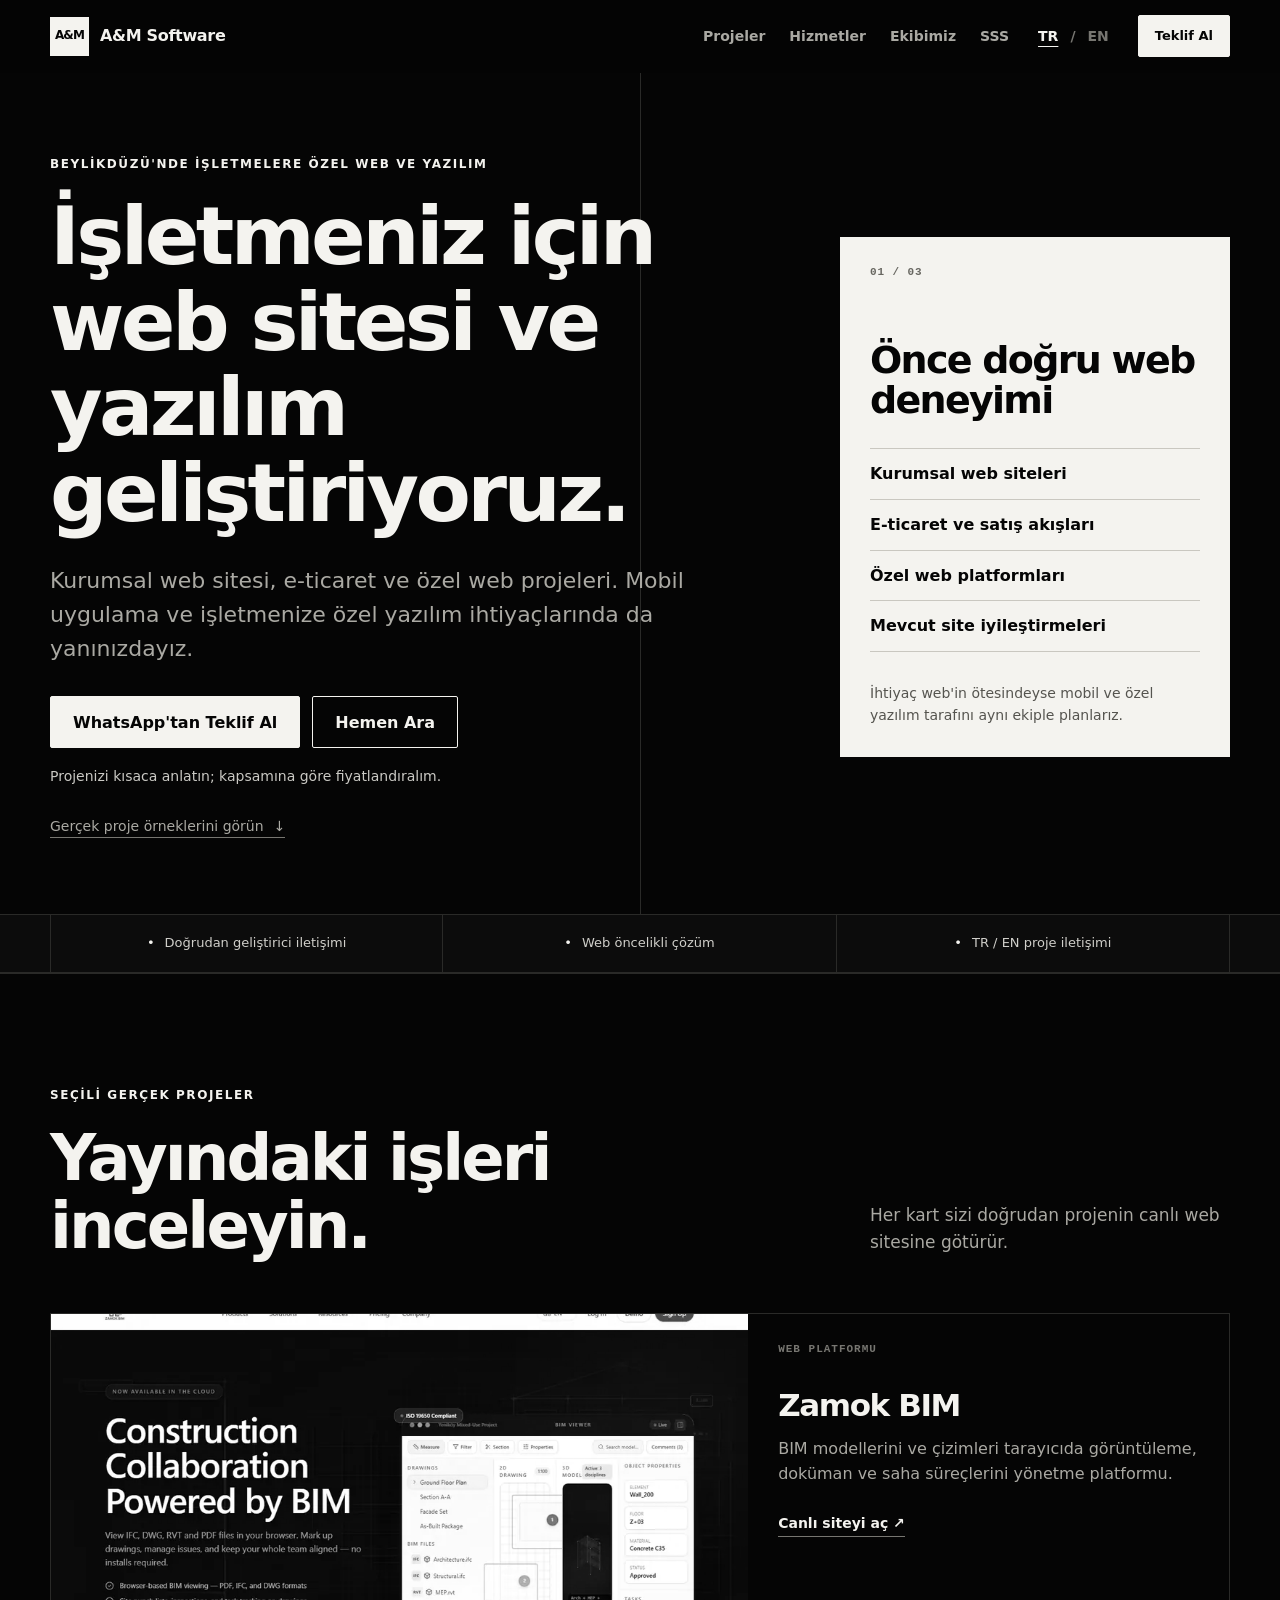
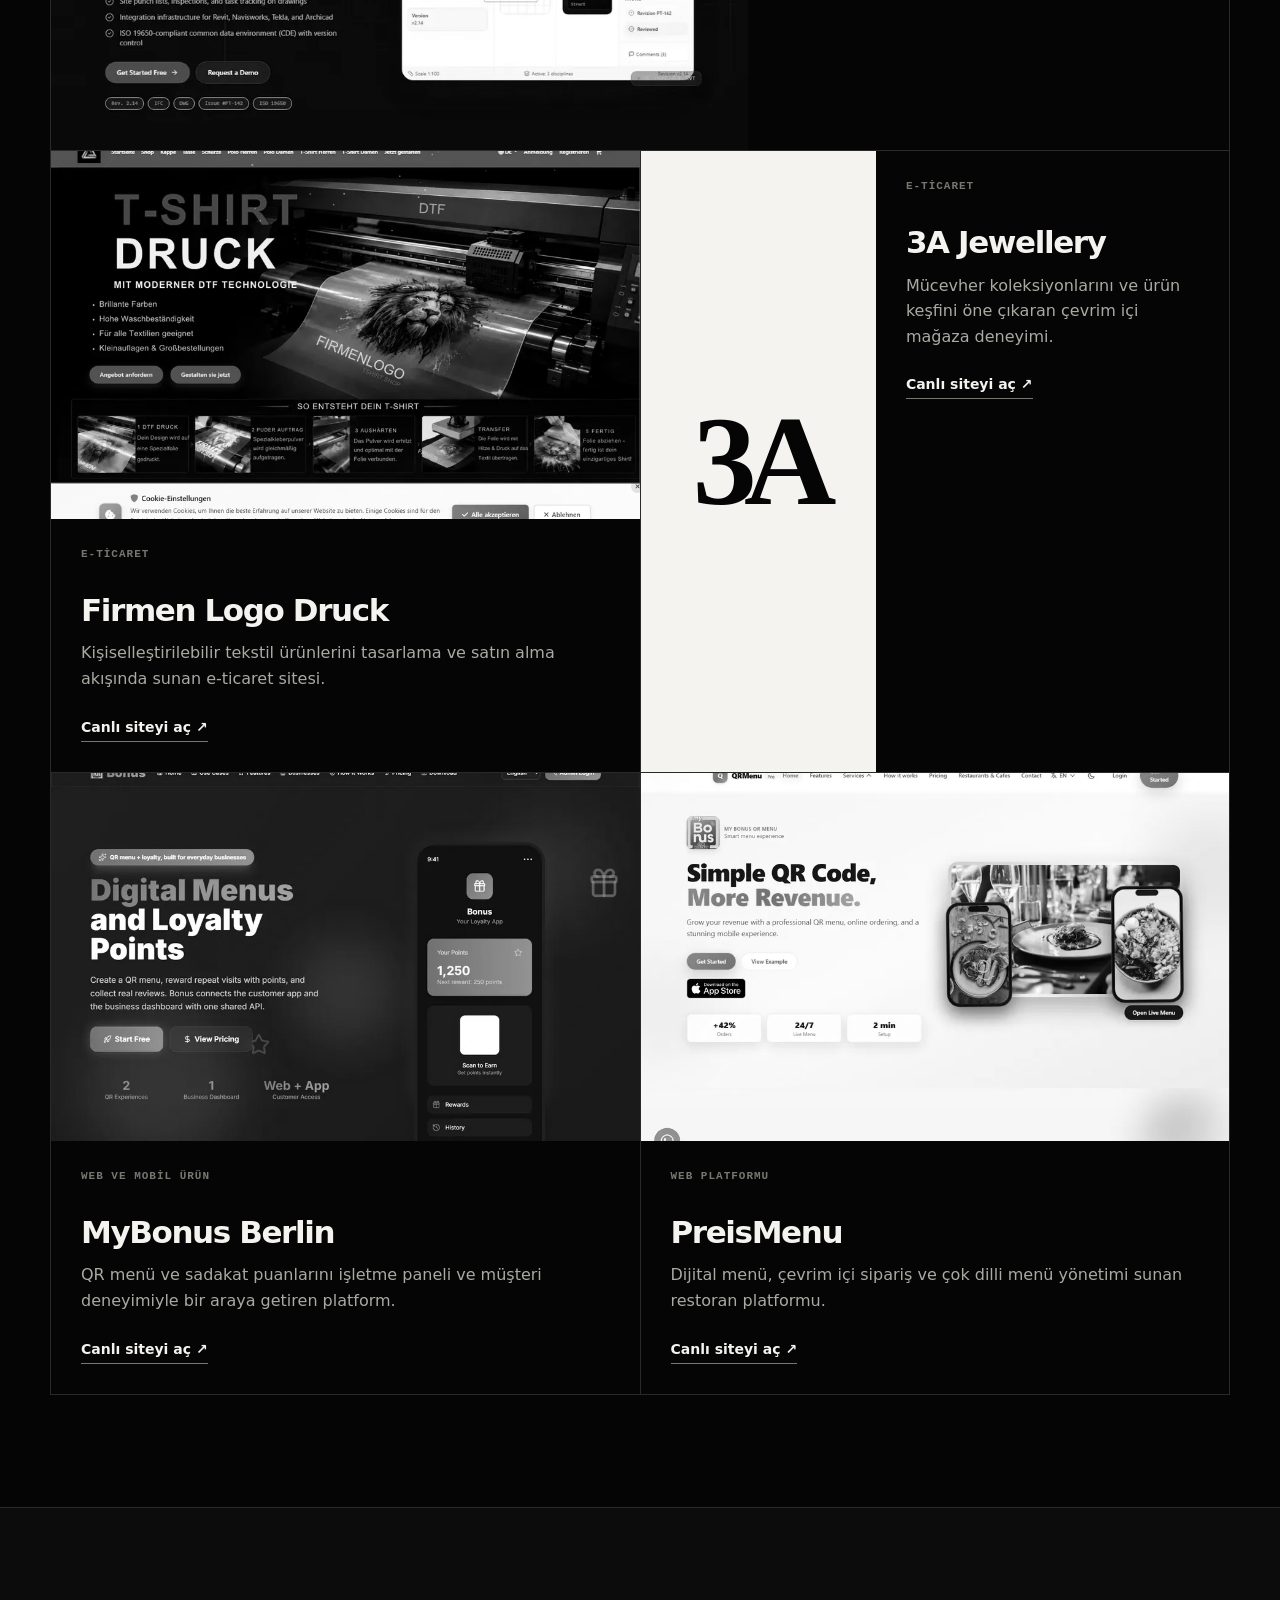
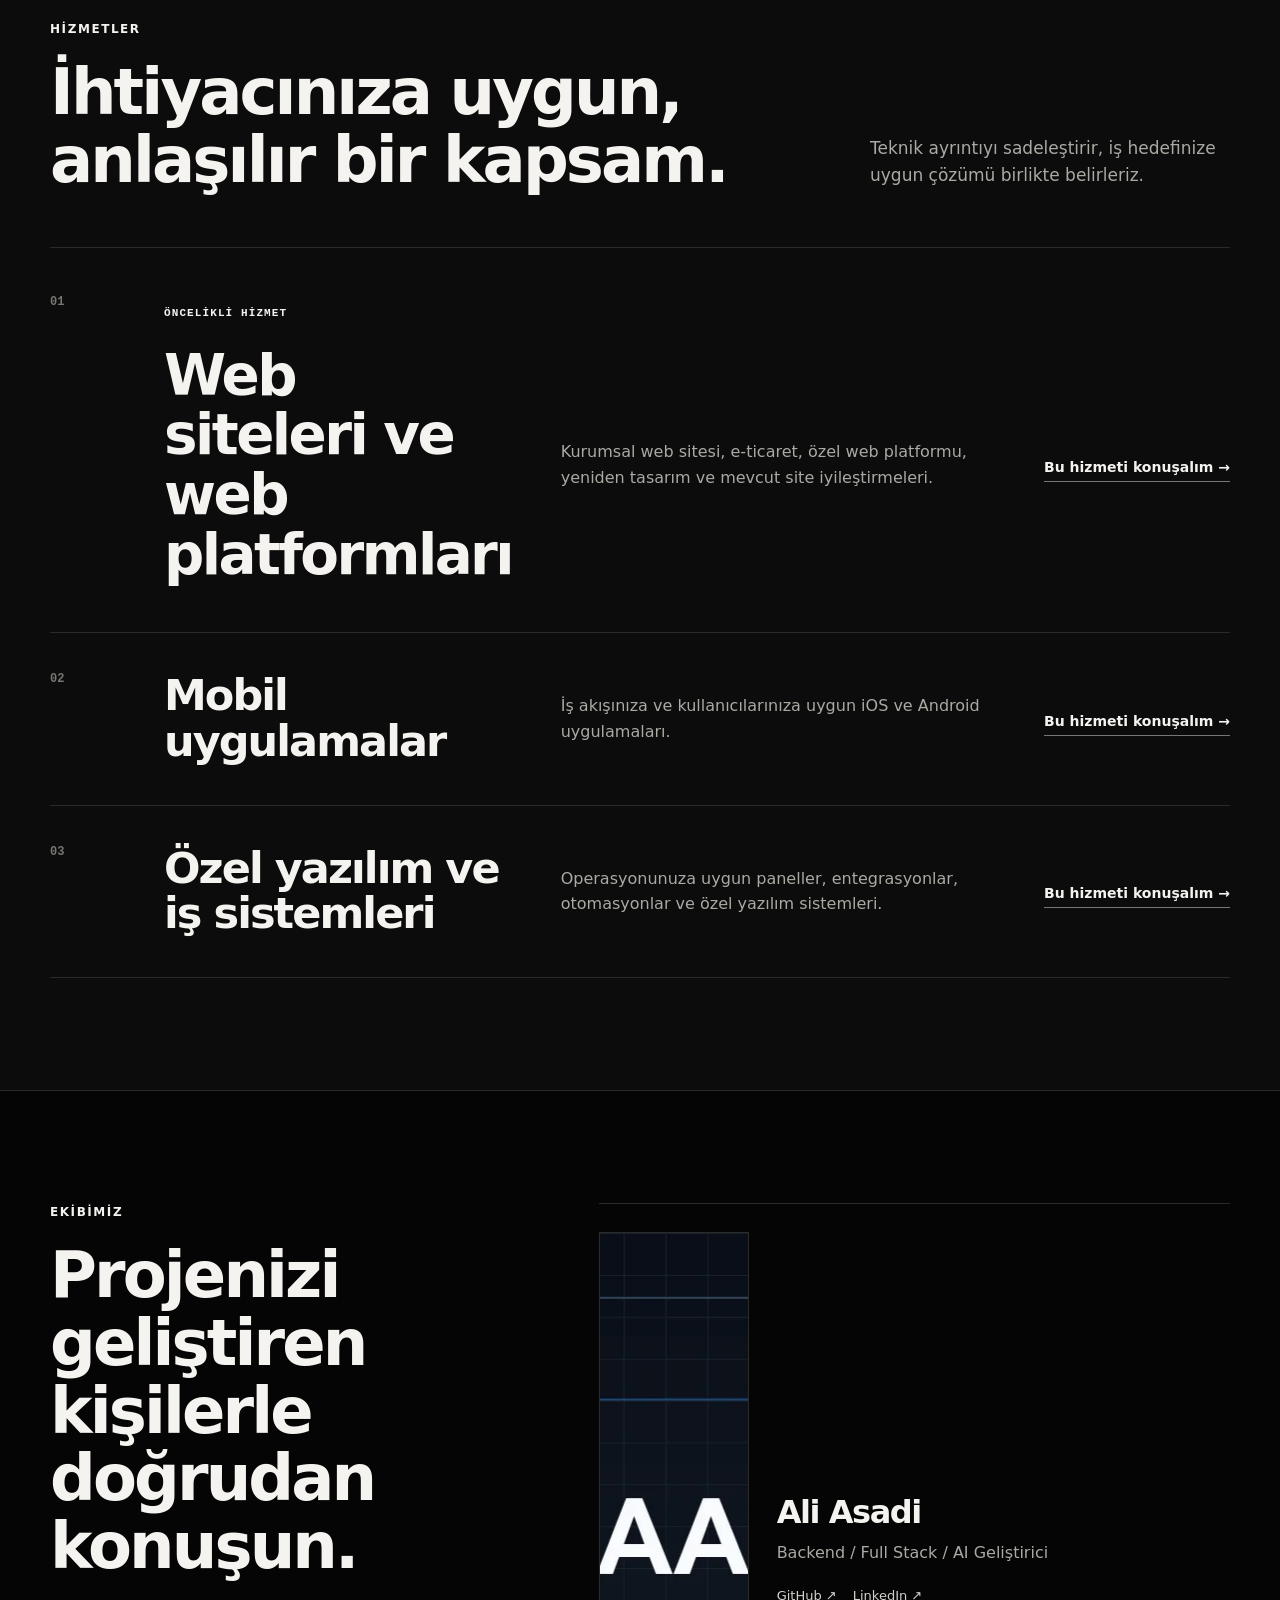
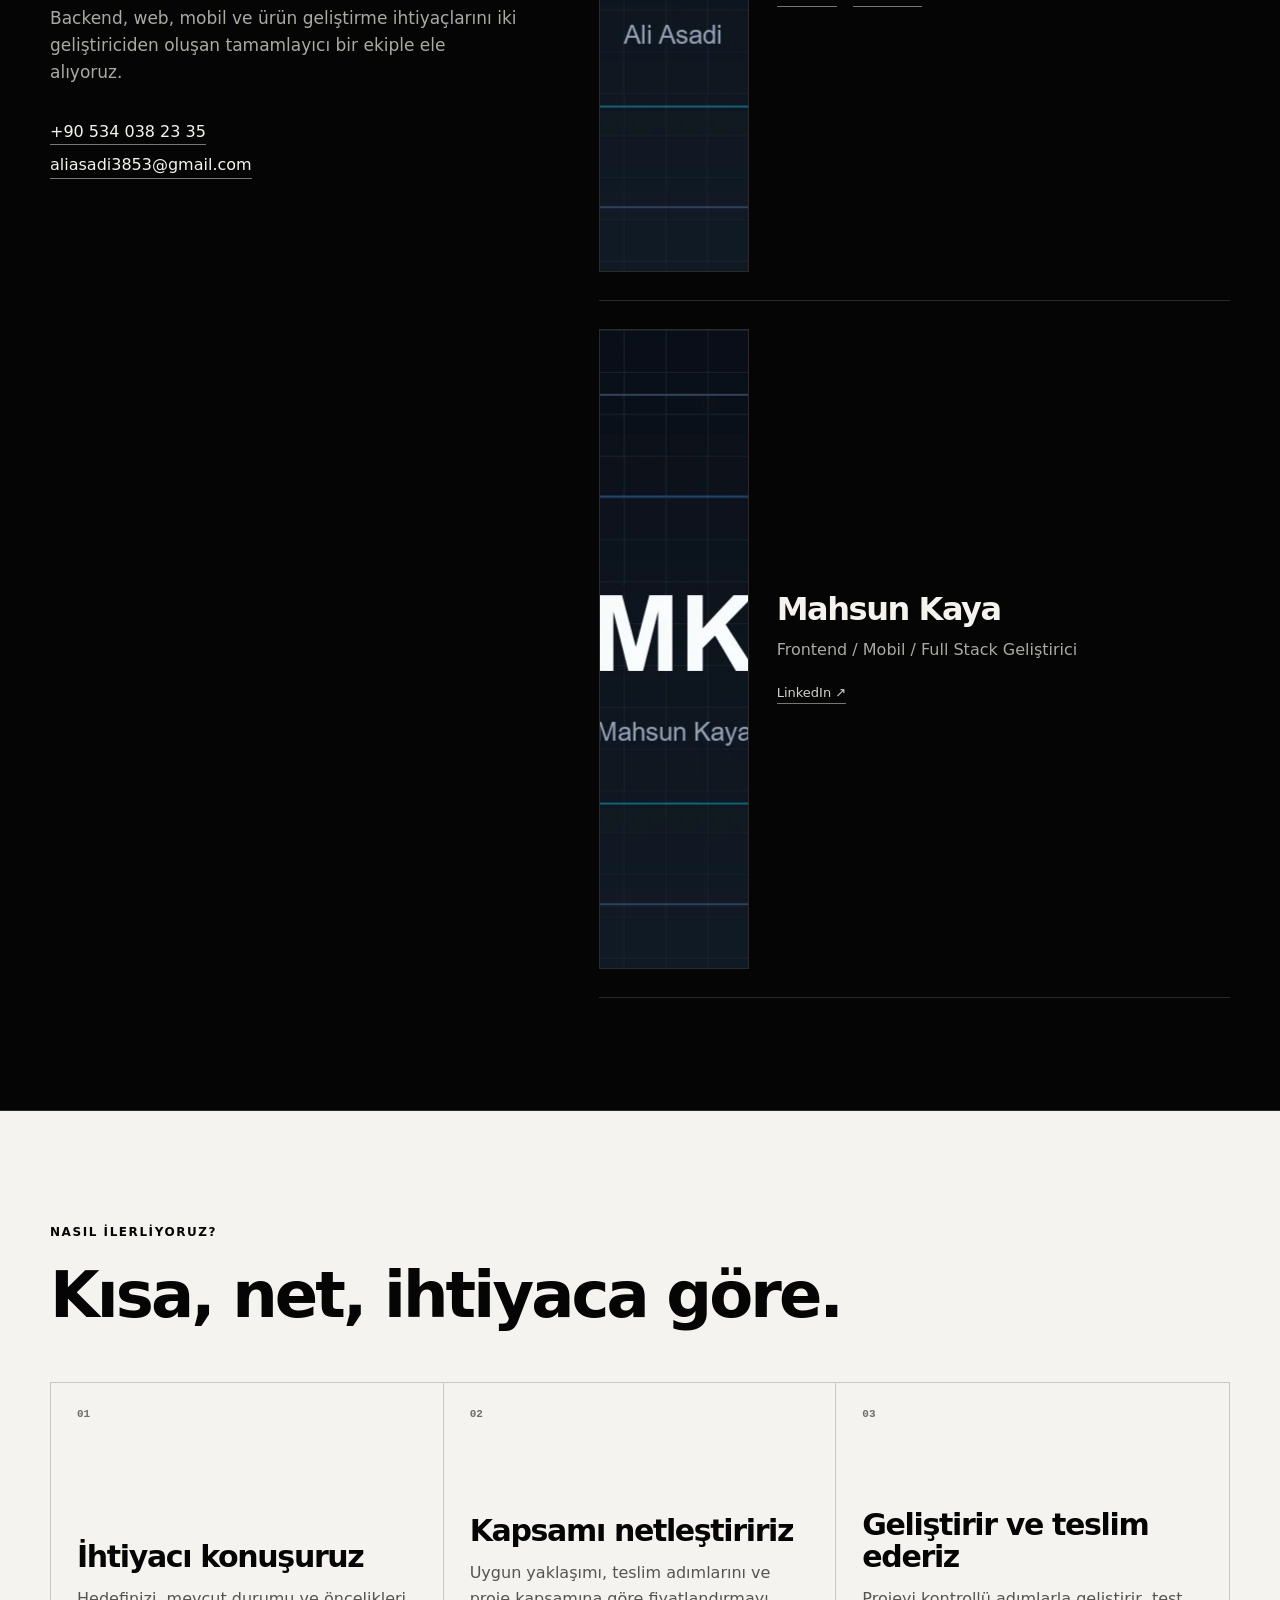
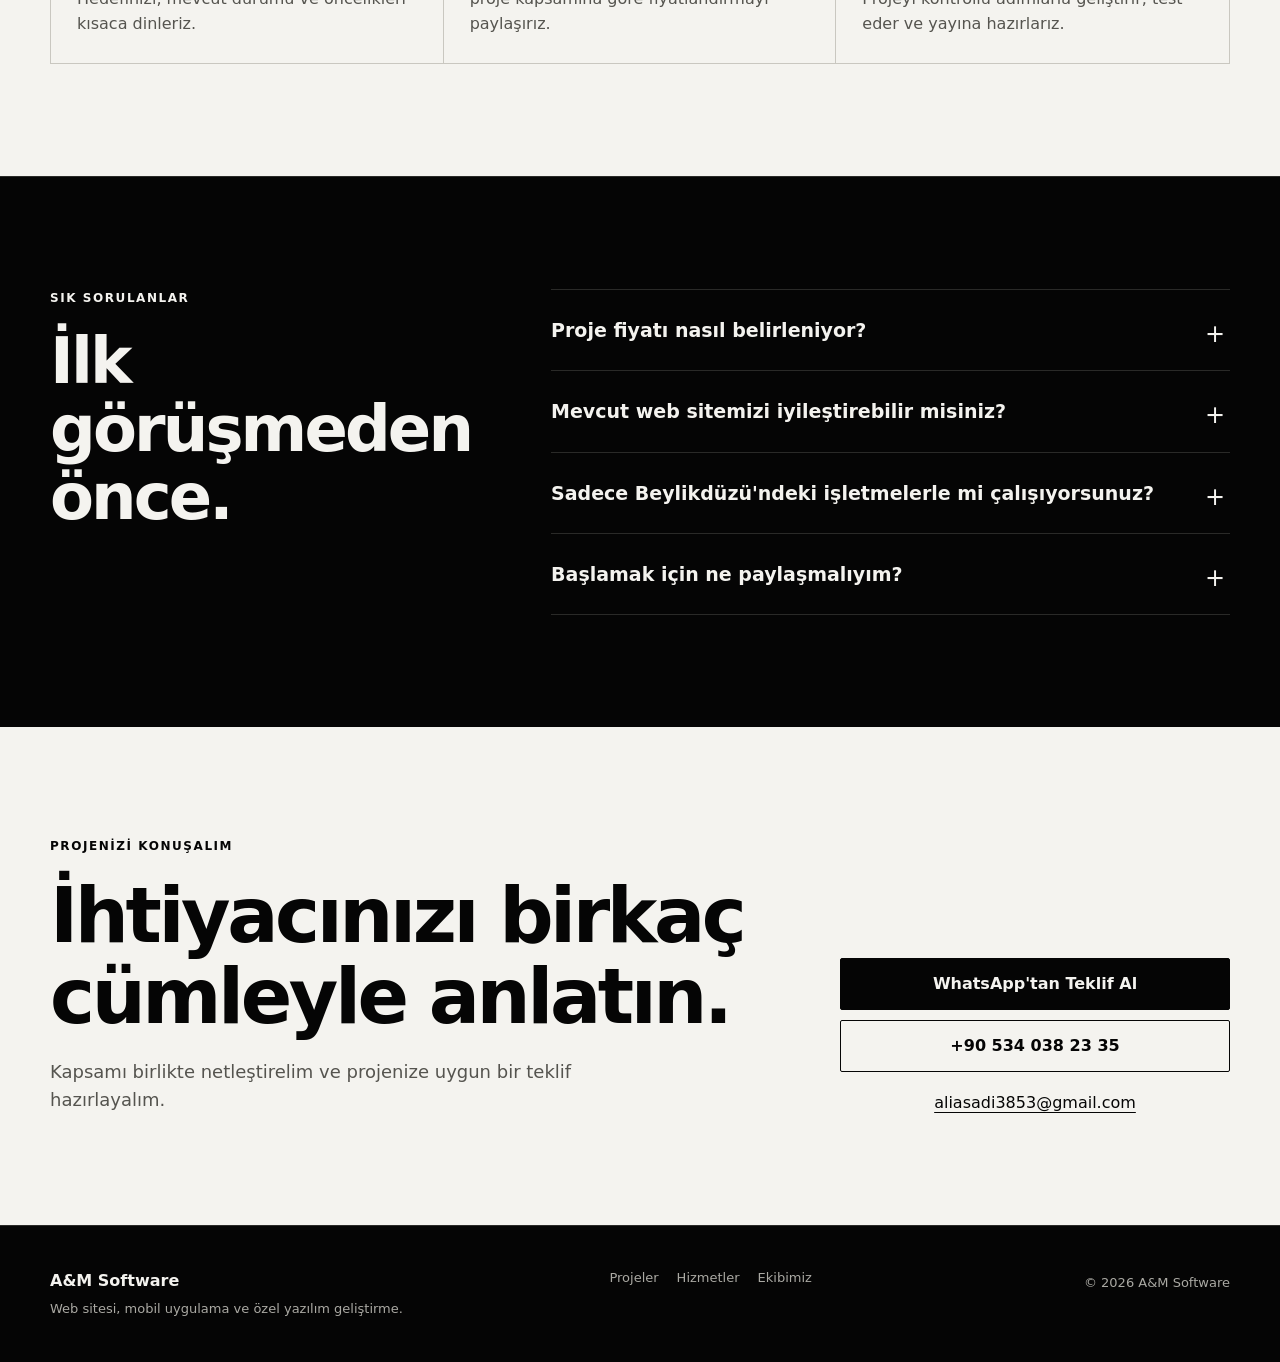
==== commit 78fbc02b: "feat: build conversion-focused landing page" ====
--- a/index.html
+++ b/index.html
@@ -1,281 +1,153 @@
 <!doctype html>
 <html lang="tr">
 <head>
-  <!-- GOOGLE TAG MANAGER START -->
-  <script>
-    (function(w,d,s,l,i){w[l]=w[l]||[];w[l].push({'gtm.start':
-    new Date().getTime(),event:'gtm.js'});var f=d.getElementsByTagName(s)[0],
-    j=d.createElement(s),dl=l!='dataLayer'?'&l='+l:'';j.async=true;j.src=
-    'https://www.googletagmanager.com/gtm.js?id='+i+dl;f.parentNode.insertBefore(j,f);
-    })(window,document,'script','dataLayer','GTM-XXXXXXX');
-  </script>
-  <!-- GOOGLE TAG MANAGER END -->
   <meta charset="utf-8">
-  <meta name="viewport" content="width=device-width, initial-scale=1">
+  <meta name="viewport" content="width=device-width, initial-scale=1, viewport-fit=cover">
   <meta name="robots" content="index, follow">
-  <title>A&M Software | Web, Mobil, Backend ve Yapay Zeka Yazilim Gelistirme</title>
-  <meta name="description" content="Iki kisilik senior yazilim ekibiyle web, mobil, backend ve yapay zeka projelerinizi tasarimdan production'a kadar gelistirin.">
-  <link rel="canonical" href="https://example.com/">
-  <meta property="og:title" content="A&M Software | Production-ready Software Development">
-  <meta property="og:description" content="Two engineers building web, mobile, backend and AI software systems from architecture to production.">
+  <meta name="theme-color" content="#050505">
+  <title>Beylikdüzü Web Sitesi ve Yazılım Geliştirme | A&amp;M Software</title>
+  <meta name="description" content="Beylikdüzü'ndeki işletmeler için kurumsal web sitesi, e-ticaret, özel web platformu, mobil uygulama ve işletmeye özel yazılım geliştiriyoruz.">
+  <link rel="canonical" href="https://beylikduzuyazilim.com.tr/">
+  <meta property="og:locale" content="tr_TR">
+  <meta property="og:title" content="Beylikdüzü Web Sitesi ve Yazılım Geliştirme | A&amp;M Software">
+  <meta property="og:description" content="İşletmeniz için web sitesi, e-ticaret ve özel yazılım projeleri geliştiriyoruz.">
   <meta property="og:type" content="website">
-  <meta property="og:image" content="https://example.com/assets/og-image.webp">
-  <meta property="og:url" content="https://example.com/">
-  <meta name="twitter:card" content="summary_large_image">
-  <meta name="twitter:title" content="A&M Software | Production-ready Software Development">
-  <meta name="twitter:description" content="Senior engineering for web, mobile, backend and AI software projects.">
-  <meta name="twitter:image" content="https://example.com/assets/og-image.webp">
+  <meta property="og:url" content="https://beylikduzuyazilim.com.tr/">
+  <meta property="og:image" content="https://beylikduzuyazilim.com.tr/assets/ali.webp">
+  <meta property="og:image:alt" content="A&amp;M Software — Ali Asadi">
+  <meta name="twitter:card" content="summary">
+  <meta name="twitter:title" content="Beylikdüzü Web Sitesi ve Yazılım Geliştirme | A&amp;M Software">
+  <meta name="twitter:description" content="İşletmeniz için web sitesi, e-ticaret ve özel yazılım projeleri geliştiriyoruz.">
+  <meta name="twitter:image" content="https://beylikduzuyazilim.com.tr/assets/ali.webp">
   <link rel="icon" href="favicon.svg" type="image/svg+xml">
   <link rel="stylesheet" href="styles.css">
-  <script type="application/ld+json" id="structured-data">
+  <script type="application/ld+json">
     {
       "@context": "https://schema.org",
       "@type": "ProfessionalService",
       "name": "A&M Software",
-      "url": "https://example.com/",
-      "description": "Web, mobile, backend and AI software development services.",
-      "email": "hello@example.com",
-      "sameAs": []
+      "url": "https://beylikduzuyazilim.com.tr/",
+      "description": "Beylikdüzü ve çevresindeki işletmeler için web sitesi, mobil uygulama ve özel yazılım geliştirme hizmetleri.",
+      "telephone": "+905340382335",
+      "email": "aliasadi3853@gmail.com",
+      "areaServed": {"@type": "AdministrativeArea", "name": "Beylikdüzü"},
+      "sameAs": ["https://github.com/aliasttt", "https://linkedin.com/in/aliasttt", "https://www.linkedin.com/in/nosratie"]
     }
   </script>
 </head>
 <body>
-  <!-- GOOGLE TAG MANAGER START -->
-  <noscript><iframe src="https://www.googletagmanager.com/ns.html?id=GTM-XXXXXXX" height="0" width="0" style="display:none;visibility:hidden"></iframe></noscript>
-  <!-- GOOGLE TAG MANAGER END -->
-  <a class="skip-link" href="#main" data-i18n="skipLink">Icerige gec</a>
-
+  <a class="skip-link" href="#main" data-i18n="skipLink">İçeriğe geç</a>
   <header class="site-header" data-header>
-    <nav class="nav container" aria-label="Ana navigasyon">
-      <a class="brand" href="#top" aria-label="A&M Software">
-        <span class="brand-mark">A&M</span>
-        <span data-brand>A&M Software</span>
-      </a>
-      <button class="nav-toggle" type="button" aria-label="Menuyu ac" aria-controls="nav-menu" aria-expanded="false" data-menu-toggle>
-        <span></span><span></span><span></span>
-      </button>
+    <nav class="nav shell" aria-label="Ana navigasyon" data-i18n-aria-label="navAria">
+      <a class="brand" href="#top" aria-label="A&amp;M Software ana sayfa" data-i18n-aria-label="brandAria"><span class="brand-mark" aria-hidden="true">A&amp;M</span><span>A&amp;M Software</span></a>
+      <button class="nav-toggle" type="button" aria-expanded="false" aria-controls="nav-menu" aria-label="Menüyü aç" data-menu-toggle><span></span><span></span><span></span></button>
       <div class="nav-menu" id="nav-menu" data-menu>
+        <a href="#projects" data-i18n="navProjects">Projeler</a>
         <a href="#services" data-i18n="navServices">Hizmetler</a>
-        <a href="#projects" data-i18n="navProjects">Projeler</a>
         <a href="#team" data-i18n="navTeam">Ekibimiz</a>
-        <a href="#process" data-i18n="navProcess">Surec</a>
-        <a href="#contact" data-i18n="navContact">Iletisim</a>
-        <div class="language-switch" role="group" aria-label="Dil secimi">
-          <button type="button" data-lang-button="tr" aria-pressed="true">TR</button>
-          <span aria-hidden="true">|</span>
-          <button type="button" data-lang-button="en" aria-pressed="false">EN</button>
-        </div>
-        <a class="btn btn-primary nav-cta" href="#" data-whatsapp data-location="navbar" data-i18n="navCta">Projenizi Anlatin</a>
+        <a href="#faq" data-i18n="navFaq">SSS</a>
+        <div class="language-switch" role="group" aria-label="Dil seçimi" data-i18n-aria-label="languageAria"><button type="button" data-lang="tr" aria-pressed="true">TR</button><span aria-hidden="true">/</span><button type="button" data-lang="en" aria-pressed="false">EN</button></div>
+        <a class="button button-small button-solid nav-contact" href="https://wa.me/905340382335?text=Merhaba%2C%20bir%20proje%20hakk%C4%B1nda%20bilgi%20ve%20teklif%20almak%20istiyorum.%20%C4%B0htiyac%C4%B1m%3A%20" data-contact="whatsapp" data-location="navigation" data-i18n="navCta">Teklif Al</a>
       </div>
     </nav>
   </header>
 
   <main id="main">
-    <section class="hero section" id="top">
-
-      <div class="container hero-grid">
-        <div class="hero-copy reveal">
-          <p class="eyebrow" data-i18n="heroEyebrow">Iki muhendis. Tek eksiksiz gelistirme ekibi.</p>
-          <h1 data-i18n="heroTitle">Fikrinizi calisan bir yazilim urunune donusturuyoruz.</h1>
-          <p class="hero-text" data-i18n="heroText">Web, mobil, backend ve yapay zeka projelerini tasarimdan production'a kadar gelistiriyoruz.</p>
-          <div class="tech-proof" aria-label="Teknoloji yetkinlikleri">
-            <span>Python / Django</span>
-            <span>React / Next.js</span>
-            <span>React Native</span>
-            <span>AI / LLM</span>
-            <span>Docker / Cloud</span>
+    <section class="hero" id="top">
+      <div class="shell hero-grid">
+        <div class="hero-copy">
+          <p class="eyebrow" data-i18n="heroEyebrow">Beylikdüzü'nde işletmelere özel web ve yazılım</p>
+          <h1 data-i18n="heroTitle">İşletmeniz için web sitesi ve yazılım geliştiriyoruz.</h1>
+          <p class="hero-lead" data-i18n="heroText">Kurumsal web sitesi, e-ticaret ve özel web projeleri. Mobil uygulama ve işletmenize özel yazılım ihtiyaçlarında da yanınızdayız.</p>
+          <div class="hero-actions">
+            <a class="button button-solid" href="https://wa.me/905340382335?text=Merhaba%2C%20bir%20proje%20hakk%C4%B1nda%20bilgi%20ve%20teklif%20almak%20istiyorum.%20%C4%B0htiyac%C4%B1m%3A%20" data-contact="whatsapp" data-location="hero" data-i18n="heroWhatsapp">WhatsApp'tan Teklif Al</a>
+            <a class="button button-outline" href="tel:+905340382335" data-contact="phone" data-location="hero" data-i18n="heroPhone">Hemen Ara</a>
           </div>
-          <div class="hero-actions">
-            <a class="btn btn-primary" href="#" data-whatsapp data-location="hero" data-i18n="heroPrimary">Projenizi Goruselim</a>
-            <a class="btn btn-secondary" href="#" data-whatsapp data-location="hero_secondary" data-i18n="heroSecondary">WhatsApp'tan Yazin</a>
-          </div>
-          <p class="reassurance" data-i18n="heroReassurance">Dogrudan gelistiricilerle gorusun. Gereksiz satis surecleri yok.</p>
+          <p class="reassurance" data-i18n="heroReassurance">Projenizi kısaca anlatın; kapsamına göre fiyatlandıralım.</p>
+          <a class="work-link" href="#projects"><span data-i18n="heroProjects">Gerçek proje örneklerini görün</span><span aria-hidden="true">↓</span></a>
         </div>
-        <aside class="hero-panel reveal" aria-label="Yetenek ozeti">
-          <div class="panel-topline">
-            <span data-i18n="heroPanelLabel">Teslimat kapsami</span>
-            <span class="status-dot" data-i18n="heroPanelStatus">Production odakli</span>
-          </div>
-          <div class="capability-map">
-            <div><strong>Backend</strong><span>Django, APIs, PostgreSQL</span></div>
-            <div><strong>Frontend</strong><span>React, Next.js, dashboards</span></div>
-            <div><strong>Mobile</strong><span>React Native, iOS, Android</span></div>
-            <div><strong>AI</strong><span>LLM workflows, automation</span></div>
-          </div>
-          <div class="panel-footer">
-            <span data-i18n="heroPanelFooter">Mimari, gelistirme, yayina alma ve destek tek ekipte.</span>
-          </div>
+        <aside class="hero-card" aria-label="Öncelikli hizmetler" data-i18n-aria-label="heroCardAria">
+          <p class="card-kicker">01 / 03</p>
+          <h2 data-i18n="heroCardTitle">Önce doğru web deneyimi</h2>
+          <ul><li data-i18n="heroCardOne">Kurumsal web siteleri</li><li data-i18n="heroCardTwo">E-ticaret ve satış akışları</li><li data-i18n="heroCardThree">Özel web platformları</li><li data-i18n="heroCardFour">Mevcut site iyileştirmeleri</li></ul>
+          <p data-i18n="heroCardNote">İhtiyaç web'in ötesindeyse mobil ve özel yazılım tarafını aynı ekiple planlarız.</p>
         </aside>
       </div>
     </section>
 
-    <section class="trust-strip" aria-label="Guven sinyalleri">
-      <div class="container trust-grid" id="trustGrid"></div>
-    </section>
+    <section class="proof-strip" aria-label="Çalışma yaklaşımı" data-i18n-aria-label="proofAria"><div class="shell proof-list"><span data-i18n="proofOne">Doğrudan geliştirici iletişimi</span><span data-i18n="proofTwo">Web öncelikli çözüm</span><span data-i18n="proofThree">TR / EN proje iletişimi</span></div></section>
 
-    <section class="section" id="services">
-      <div class="container">
-        <div class="section-heading reveal">
-          <p class="eyebrow" data-i18n="servicesEyebrow">Hizmetler</p>
-          <h2 data-i18n="servicesTitle">Urununuzu tasarlamak, gelistirmek ve calistirmak icin gereken cekirdek ekip.</h2>
-        </div>
-        <div class="card-grid services-grid" id="servicesGrid"></div>
-      </div>
-    </section>
-
-    <section class="section" id="projects">
-      <div class="container">
-        <div class="section-heading reveal">
-          <p class="eyebrow" data-i18n="projectsEyebrow">Secili isler</p>
-          <h2 data-i18n="projectsTitle">Gercek projeler. Gercek sistemler.</h2>
-        </div>
-        <div class="projects-grid" id="projectsGrid"></div>
-      </div>
-    </section>
-
-    <section class="section" id="video-showcase">
-      <div class="container">
-        <div class="section-heading reveal">
-          <p class="eyebrow" data-i18n="videoEyebrow">Projelerden Görüntüler</p>
-          <h2 data-i18n="videoTitle">Sadece anlatmıyoruz. Çalışan ürünleri gösteriyoruz.</h2>
-          <p data-i18n="videoText" style="margin-top:14px;max-width:680px;">Geliştirdiğimiz web ve mobil ürünlerden gerçek kullanım görüntüleri.</p>
-        </div>
-        <div id="videoCarousel"></div>
-      </div>
-    </section>
-
-    <section class="section" id="why">
-      <div class="container split-section">
-        <div class="section-heading reveal">
-          <p class="eyebrow" data-i18n="whyEyebrow">Neden biz?</p>
-          <h2 data-i18n="whyTitle">Kucuk ekip hiziyla senior muhendislik disiplini.</h2>
-        </div>
-        <div class="why-grid" id="whyGrid"></div>
-      </div>
-    </section>
-
-    <section class="section" id="team">
-      <div class="container">
-        <div class="section-heading centered reveal">
-          <p class="eyebrow" data-i18n="teamEyebrow">Ekibimiz</p>
-          <h2 data-i18n="teamTitle">Iki uzmanlik alani, tek urun sorumlulugu.</h2>
-        </div>
-        <div class="team-layout">
-          <article class="team-card reveal">
-            <div class="profile-frame">
-              <img src="assets/ali.webp" width="520" height="640" loading="lazy" alt="Ali Asadi portre fotografi" data-i18n-alt="aliAlt" onerror="this.classList.add('is-missing')" style="object-position:center 24%;">
-              <div class="profile-fallback" aria-hidden="true">AA</div>
-            </div>
-            <div class="team-content">
-              <p class="member-focus">Backend Architecture · Django · AI · Infrastructure</p>
-              <h3>Ali Asadi</h3>
-              <p class="role" data-i18n="aliRole">Backend / Full Stack / AI Engineer</p>
-              <p data-i18n="aliBio">Backend mimarisi, Django/Python, AI sistemleri, bulut altyapisi ve full-stack urun gelistirme tarafinda uctan uca sorumluluk alir.</p>
-              <div class="chips">
-                <span>Python</span><span>Django</span><span>PostgreSQL</span><span>Docker</span><span>LLM</span>
-              </div>
-              <div class="profile-links" data-social-container="ali"></div>
-            </div>
+    <section class="section projects" id="projects">
+      <div class="shell">
+        <div class="section-heading"><div><p class="eyebrow" data-i18n="projectsEyebrow">Seçili gerçek projeler</p><h2 data-i18n="projectsTitle">Yayındaki işleri inceleyin.</h2></div><p data-i18n="projectsIntro">Her kart sizi doğrudan projenin canlı web sitesine götürür.</p></div>
+        <div class="project-grid">
+          <article class="project-card project-featured">
+            <a class="project-media" href="https://zamokbim.com/en" target="_blank" rel="noopener noreferrer" data-project="zamok-bim" aria-label="Zamok BIM canlı sitesini yeni sekmede aç" data-i18n-aria-label="zamokLinkAria"><img src="assets/projects/zamok-bim.webp" width="960" height="600" loading="lazy" alt="Zamok BIM web sitesi ana sayfası" data-i18n-alt="zamokAlt"></a>
+            <div class="project-body"><p class="project-type" data-i18n="projectWebPlatform">Web platformu</p><h3>Zamok BIM</h3><p data-i18n="projectZamok">BIM modellerini ve çizimleri tarayıcıda görüntüleme, doküman ve saha süreçlerini yönetme platformu.</p><a class="text-link" href="https://zamokbim.com/en" target="_blank" rel="noopener noreferrer" data-project="zamok-bim"><span data-i18n="visitProject">Canlı siteyi aç</span> ↗</a></div>
           </article>
-
-          <div class="team-equation reveal" aria-label="Tamamlayici ekip yapisi">
-            <span data-i18n="teamEqTop">Backend + AI + Infrastructure</span>
-            <strong>x</strong>
-            <span data-i18n="teamEqMiddle">Frontend + Mobile Architecture</span>
-            <strong>=</strong>
-            <span data-i18n="teamEqResult">Complete Product Team</span>
-          </div>
-
-          <article class="team-card reveal">
-            <div class="profile-frame">
-              <img src="assets/mahsun.webp" width="520" height="640" loading="lazy" alt="Mahsun Kaya portre fotografi" data-i18n-alt="mahsunAlt" onerror="this.classList.add('is-missing')" style="object-position:center 22%;">
-              <div class="profile-fallback" aria-hidden="true">MK</div>
-            </div>
-            <div class="team-content">
-              <p class="member-focus">React Native · Frontend Architecture · Mobile Engineering</p>
-              <h3>Mahsun Kaya</h3>
-              <p class="role" data-i18n="mahsunRole">Frontend / Mobile / Full Stack Engineer</p>
-              <p data-i18n="mahsunBio">React Native, frontend mimarisi, mobil urun gelistirme ve full-stack uygulama akislarinda temiz, surdurulebilir arayuzler kurar.</p>
-              <div class="chips">
-                <span>React Native</span><span>React</span><span>Next.js</span><span>TypeScript</span><span>CI/CD</span>
-              </div>
-              <div class="profile-links" data-social-container="mahsun"></div>
-            </div>
+          <article class="project-card">
+            <a class="project-media" href="https://www.firmenlogodruck.de/" target="_blank" rel="noopener noreferrer" data-project="firmen-logo-druck" aria-label="Firmen Logo Druck canlı sitesini yeni sekmede aç" data-i18n-aria-label="firmenLinkAria"><img src="assets/projects/firmen-logo-druck.webp" width="960" height="600" loading="lazy" alt="Firmen Logo Druck e-ticaret sitesi ana sayfası" data-i18n-alt="firmenAlt"></a>
+            <div class="project-body"><p class="project-type" data-i18n="projectEcommerce">E-ticaret</p><h3>Firmen Logo Druck</h3><p data-i18n="projectFirmen">Kişiselleştirilebilir tekstil ürünlerini tasarlama ve satın alma akışında sunan e-ticaret sitesi.</p><a class="text-link" href="https://www.firmenlogodruck.de/" target="_blank" rel="noopener noreferrer" data-project="firmen-logo-druck"><span data-i18n="visitProject">Canlı siteyi aç</span> ↗</a></div>
+          </article>
+          <article class="project-card project-text-only">
+            <div class="project-monogram" aria-hidden="true"><span>3A</span></div>
+            <div class="project-body"><p class="project-type" data-i18n="projectEcommerce">E-ticaret</p><h3>3A Jewellery</h3><p data-i18n="project3a">Mücevher koleksiyonlarını ve ürün keşfini öne çıkaran çevrim içi mağaza deneyimi.</p><a class="text-link" href="https://3ajewellery.com/" target="_blank" rel="noopener noreferrer" data-project="3a-jewellery"><span data-i18n="visitProject">Canlı siteyi aç</span> ↗</a></div>
+          </article>
+          <article class="project-card">
+            <a class="project-media" href="https://mybonusberlin.com/" target="_blank" rel="noopener noreferrer" data-project="mybonus-berlin" aria-label="MyBonus Berlin canlı sitesini yeni sekmede aç" data-i18n-aria-label="bonusLinkAria"><img src="assets/projects/mybonus-berlin.webp" width="960" height="600" loading="lazy" alt="MyBonus Berlin web sitesi ana sayfası" data-i18n-alt="bonusAlt"></a>
+            <div class="project-body"><p class="project-type" data-i18n="projectWebApp">Web ve mobil ürün</p><h3>MyBonus Berlin</h3><p data-i18n="projectBonus">QR menü ve sadakat puanlarını işletme paneli ve müşteri deneyimiyle bir araya getiren platform.</p><a class="text-link" href="https://mybonusberlin.com/" target="_blank" rel="noopener noreferrer" data-project="mybonus-berlin"><span data-i18n="visitProject">Canlı siteyi aç</span> ↗</a></div>
+          </article>
+          <article class="project-card">
+            <a class="project-media" href="https://preismenu.de/" target="_blank" rel="noopener noreferrer" data-project="preismenu" aria-label="PreisMenu canlı sitesini yeni sekmede aç" data-i18n-aria-label="preisLinkAria"><img src="assets/projects/preismenu.webp" width="960" height="600" loading="lazy" alt="PreisMenu web sitesi ana sayfası" data-i18n-alt="preisAlt"></a>
+            <div class="project-body"><p class="project-type" data-i18n="projectWebPlatform">Web platformu</p><h3>PreisMenu</h3><p data-i18n="projectPreis">Dijital menü, çevrim içi sipariş ve çok dilli menü yönetimi sunan restoran platformu.</p><a class="text-link" href="https://preismenu.de/" target="_blank" rel="noopener noreferrer" data-project="preismenu"><span data-i18n="visitProject">Canlı siteyi aç</span> ↗</a></div>
           </article>
         </div>
       </div>
     </section>
 
-    <section class="section" id="process">
-      <div class="container">
-        <div class="section-heading reveal">
-          <p class="eyebrow" data-i18n="processEyebrow">Surec</p>
-          <h2 data-i18n="processTitle">Belirsizligi azaltan net bir gelistirme akisi.</h2>
+    <section class="section services" id="services">
+      <div class="shell">
+        <div class="section-heading"><div><p class="eyebrow" data-i18n="servicesEyebrow">Hizmetler</p><h2 data-i18n="servicesTitle">İhtiyacınıza uygun, anlaşılır bir kapsam.</h2></div><p data-i18n="servicesIntro">Teknik ayrıntıyı sadeleştirir, iş hedefinize uygun çözümü birlikte belirleriz.</p></div>
+        <div class="service-list">
+          <article class="service-card service-primary"><span class="service-number">01</span><div><p class="service-priority" data-i18n="servicePriority">Öncelikli hizmet</p><h3 data-i18n="serviceWebTitle">Web siteleri ve web platformları</h3><p data-i18n="serviceWebText">Kurumsal web sitesi, e-ticaret, özel web platformu, yeniden tasarım ve mevcut site iyileştirmeleri.</p><a class="service-link" href="https://wa.me/905340382335?text=Merhaba%2C%20bir%20proje%20hakk%C4%B1nda%20bilgi%20ve%20teklif%20almak%20istiyorum.%20%C4%B0htiyac%C4%B1m%3A%20" data-contact="whatsapp" data-location="service_web" data-service="web"><span data-i18n="serviceCta">Bu hizmeti konuşalım</span> →</a></div></article>
+          <article class="service-card"><span class="service-number">02</span><div><h3 data-i18n="serviceMobileTitle">Mobil uygulamalar</h3><p data-i18n="serviceMobileText">İş akışınıza ve kullanıcılarınıza uygun iOS ve Android uygulamaları.</p><a class="service-link" href="https://wa.me/905340382335?text=Merhaba%2C%20bir%20proje%20hakk%C4%B1nda%20bilgi%20ve%20teklif%20almak%20istiyorum.%20%C4%B0htiyac%C4%B1m%3A%20" data-contact="whatsapp" data-location="service_mobile" data-service="mobile"><span data-i18n="serviceCta">Bu hizmeti konuşalım</span> →</a></div></article>
+          <article class="service-card"><span class="service-number">03</span><div><h3 data-i18n="serviceSoftwareTitle">Özel yazılım ve iş sistemleri</h3><p data-i18n="serviceSoftwareText">Operasyonunuza uygun paneller, entegrasyonlar, otomasyonlar ve özel yazılım sistemleri.</p><a class="service-link" href="https://wa.me/905340382335?text=Merhaba%2C%20bir%20proje%20hakk%C4%B1nda%20bilgi%20ve%20teklif%20almak%20istiyorum.%20%C4%B0htiyac%C4%B1m%3A%20" data-contact="whatsapp" data-location="service_software" data-service="custom_software"><span data-i18n="serviceCta">Bu hizmeti konuşalım</span> →</a></div></article>
         </div>
-        <div class="process-grid" id="processGrid"></div>
       </div>
     </section>
 
-    <section class="section" id="technology">
-      <div class="container">
-        <div class="section-heading reveal">
-          <p class="eyebrow" data-i18n="techEyebrow">Teknolojiler</p>
-          <h2 data-i18n="techTitle">Modern urunler icin pratik ve production'da kullanilan teknoloji seti.</h2>
+    <section class="section team" id="team">
+      <div class="shell team-grid">
+        <div class="team-intro"><p class="eyebrow" data-i18n="teamEyebrow">Ekibimiz</p><h2 data-i18n="teamTitle">Projenizi geliştiren kişilerle doğrudan konuşun.</h2><p data-i18n="teamIntro">Backend, web, mobil ve ürün geliştirme ihtiyaçlarını iki geliştiriciden oluşan tamamlayıcı bir ekiple ele alıyoruz.</p><div class="team-contact"><a href="tel:+905340382335" data-contact="phone" data-location="team">+90 534 038 23 35</a><a href="mailto:aliasadi3853@gmail.com" data-contact="email" data-location="team">aliasadi3853@gmail.com</a></div></div>
+        <div class="people">
+          <article class="person-card"><img src="assets/ali.webp" width="520" height="640" loading="lazy" alt="Ali Asadi"><div><h3>Ali Asadi</h3><p data-i18n="aliRole">Backend / Full Stack / AI Geliştirici</p><div class="socials"><a href="https://github.com/aliasttt" target="_blank" rel="noopener noreferrer">GitHub ↗</a><a href="https://linkedin.com/in/aliasttt" target="_blank" rel="noopener noreferrer">LinkedIn ↗</a></div></div></article>
+          <article class="person-card"><img src="assets/mahsun.webp" width="520" height="640" loading="lazy" alt="Mahsun Kaya"><div><h3>Mahsun Kaya</h3><p data-i18n="mahsunRole">Frontend / Mobil / Full Stack Geliştirici</p><div class="socials"><a href="https://www.linkedin.com/in/nosratie" target="_blank" rel="noopener noreferrer">LinkedIn ↗</a></div></div></article>
         </div>
-        <div class="tech-cloud" id="techCloud"></div>
       </div>
     </section>
 
-    <section class="section" id="faq">
-      <div class="container faq-wrap">
-        <div class="section-heading reveal">
-          <p class="eyebrow" data-i18n="faqEyebrow">SSS</p>
-          <h2 data-i18n="faqTitle">Gorusmeden once akliniza gelebilecek sorular.</h2>
-        </div>
-        <div class="faq-list" id="faqList"></div>
-      </div>
+    <section class="section process" id="process">
+      <div class="shell"><div class="section-heading compact-heading"><div><p class="eyebrow" data-i18n="processEyebrow">Nasıl ilerliyoruz?</p><h2 data-i18n="processTitle">Kısa, net, ihtiyaca göre.</h2></div></div><ol class="process-list"><li><span>01</span><div><h3 data-i18n="processOneTitle">İhtiyacı konuşuruz</h3><p data-i18n="processOneText">Hedefinizi, mevcut durumu ve öncelikleri kısaca dinleriz.</p></div></li><li><span>02</span><div><h3 data-i18n="processTwoTitle">Kapsamı netleştiririz</h3><p data-i18n="processTwoText">Uygun yaklaşımı, teslim adımlarını ve proje kapsamına göre fiyatlandırmayı paylaşırız.</p></div></li><li><span>03</span><div><h3 data-i18n="processThreeTitle">Geliştirir ve teslim ederiz</h3><p data-i18n="processThreeText">Projeyi kontrollü adımlarla geliştirir, test eder ve yayına hazırlarız.</p></div></li></ol></div>
     </section>
 
-    <section class="section final-cta" id="contact">
-      <div class="container final-cta-inner reveal">
-        <p class="eyebrow" data-i18n="finalEyebrow">Iletisim</p>
-        <h2 data-i18n="finalTitle">Aklinizda bir proje mi var?</h2>
-        <p data-i18n="finalText">Bize kisaca ne yapmak istediginizi anlatin. Teknik tarafini birlikte planlayalim.</p>
-        <div class="hero-actions">
-          <a class="btn btn-primary" href="#" data-whatsapp data-location="final_cta" data-i18n="finalWhatsapp">WhatsApp'tan Projenizi Anlatin</a>
-          <a class="btn btn-secondary" href="#" data-email data-location="final_cta" data-i18n="finalEmail">E-posta Gonderin</a>
-        </div>
-        <p class="form-note" data-i18n="formNote">Form entegrasyonu gerekirse Formspree, Web3Forms veya ozel endpoint ile sonradan etkinlestirilebilir.</p>
-      </div>
+    <section class="section faq" id="faq">
+      <div class="shell faq-grid"><div><p class="eyebrow" data-i18n="faqEyebrow">Sık sorulanlar</p><h2 data-i18n="faqTitle">İlk görüşmeden önce.</h2></div><div class="faq-list">
+        <details><summary data-i18n="faqPriceQ">Proje fiyatı nasıl belirleniyor?</summary><p data-i18n="faqPriceA">Önce ihtiyacı ve kapsamı kısaca konuşuyoruz. Fiyatlandırmayı; özellikler, içerik, tasarım ve entegrasyon ihtiyaçları netleştikten sonra paylaşıyoruz.</p></details>
+        <details><summary data-i18n="faqExistingQ">Mevcut web sitemizi iyileştirebilir misiniz?</summary><p data-i18n="faqExistingA">Evet. Mevcut yapıyı inceleyip yeniden tasarım, kullanılabilirlik, teknik iyileştirme veya yeni özellikler için uygun yolu belirleyebiliriz.</p></details>
+        <details><summary data-i18n="faqScopeQ">Sadece Beylikdüzü'ndeki işletmelerle mi çalışıyorsunuz?</summary><p data-i18n="faqScopeA">Hayır. Beylikdüzü'ndeki işletmelerle yerel iletişimi önemsiyor, farklı şehir ve ülkelerdeki projelerle de çevrim içi çalışıyoruz.</p></details>
+        <details><summary data-i18n="faqStartQ">Başlamak için ne paylaşmalıyım?</summary><p data-i18n="faqStartA">İşletmenizi, çözmek istediğiniz ihtiyacı ve varsa beğendiğiniz örnekleri kısa bir WhatsApp mesajıyla paylaşmanız yeterli.</p></details>
+      </div></div>
     </section>
+
+    <section class="final-contact" id="contact"><div class="shell final-grid"><div><p class="eyebrow" data-i18n="finalEyebrow">Projenizi konuşalım</p><h2 data-i18n="finalTitle">İhtiyacınızı birkaç cümleyle anlatın.</h2><p data-i18n="finalText">Kapsamı birlikte netleştirelim ve projenize uygun bir teklif hazırlayalım.</p></div><div class="final-actions"><a class="button button-solid" href="https://wa.me/905340382335?text=Merhaba%2C%20bir%20proje%20hakk%C4%B1nda%20bilgi%20ve%20teklif%20almak%20istiyorum.%20%C4%B0htiyac%C4%B1m%3A%20" data-contact="whatsapp" data-location="final" data-i18n="finalWhatsapp">WhatsApp'tan Teklif Al</a><a class="button button-outline" href="tel:+905340382335" data-contact="phone" data-location="final">+90 534 038 23 35</a><a class="email-link" href="mailto:aliasadi3853@gmail.com" data-contact="email" data-location="final">aliasadi3853@gmail.com</a></div></div></section>
   </main>
 
-  <footer class="footer">
-    <div class="container footer-grid">
-      <div>
-        <a class="brand" href="#top"><span class="brand-mark">A&M</span><span data-brand>A&M Software</span></a>
-        <p data-i18n="footerText">Web, mobil, backend ve yapay zeka cozumleri.</p>
-      </div>
-      <div class="footer-links">
-        <a href="#" data-email data-location="footer">hello@example.com</a>
-        <a href="#" data-whatsapp data-location="footer">WhatsApp</a>
-        <a href="#" data-social="githubAli">GitHub</a>
-        <a href="#" data-social="linkedinAli">LinkedIn</a>
-        <a href="#" data-i18n="privacyLink">Gizlilik Politikasi</a>
-      </div>
-      <p class="copyright">© <span id="year"></span> <span data-brand>A&M Software</span>. <span data-i18n="rights">Tum haklari saklidir.</span></p>
-    </div>
-  </footer>
+  <footer class="footer"><div class="shell footer-grid"><div><strong>A&amp;M Software</strong><p data-i18n="footerText">Web sitesi, mobil uygulama ve özel yazılım geliştirme.</p></div><div class="footer-nav"><a href="#projects" data-i18n="navProjects">Projeler</a><a href="#services" data-i18n="navServices">Hizmetler</a><a href="#team" data-i18n="navTeam">Ekibimiz</a><button type="button" data-consent-settings hidden data-i18n="consentSettings">Çerez tercihleri</button></div><p>© <span data-year></span> A&amp;M Software</p></div></footer>
 
-  <div class="consent" data-consent hidden>
-    <p data-i18n="consentText">Analitik ve reklam olcumleri icin cerez tercihlerinizi kaydedebiliriz.</p>
-    <a href="#" data-i18n="consentPrivacy">Gizlilik bilgisi</a>
-    <button type="button" class="btn btn-secondary" data-consent-reject data-i18n="consentReject">Reddet</button>
-    <button type="button" class="btn btn-primary" data-consent-accept data-i18n="consentAccept">Kabul et</button>
-  </div>
+  <div class="mobile-contact" aria-label="Hızlı iletişim" data-i18n-aria-label="mobileContactAria"><a class="mobile-whatsapp" href="https://wa.me/905340382335?text=Merhaba%2C%20bir%20proje%20hakk%C4%B1nda%20bilgi%20ve%20teklif%20almak%20istiyorum.%20%C4%B0htiyac%C4%B1m%3A%20" data-contact="whatsapp" data-location="mobile_sticky" data-i18n="stickyWhatsapp">WhatsApp</a><a href="tel:+905340382335" data-contact="phone" data-location="mobile_sticky" data-i18n="stickyPhone">Ara</a></div>
 
-  <a class="floating-cta" href="#" data-whatsapp data-location="floating_button" data-i18n="floatingCta">Projenizi Anlatin</a>
-
+  <section class="consent" role="dialog" aria-modal="true" aria-labelledby="consent-title" data-consent hidden><div><h2 id="consent-title" data-i18n="consentTitle">Analitik tercihiniz</h2><p data-i18n="consentText">İzin verirseniz, site kullanımını anlamak için isteğe bağlı analitik araçları kullanırız. Reddetmeniz iletişim bağlantılarını etkilemez.</p><a href="#" target="_blank" rel="noopener noreferrer" data-privacy-link data-i18n="consentPrivacy">Gizlilik bilgisini okuyun</a></div><div class="consent-actions"><button class="button button-outline" type="button" data-consent-reject data-i18n="consentReject">Reddet</button><button class="button button-solid" type="button" data-consent-accept data-i18n="consentAccept">Kabul et</button></div></section>
+  <script src="analytics-config.js"></script>
   <script src="script.js" defer></script>
 </body>
 </html>
--- a/styles.css
+++ b/styles.css
@@ -1,1517 +1,320 @@
-/* ============================================
-   A&M Software – Premium Dark Theme
-   85% dark neutral/navy + 15% blue/cyan accent
-   ============================================ */
-
 :root {
-  /* --- Base palette --- */
-  --bg-deep: #05070B;
-  --bg-navy: #07101A;
-  --bg-blue: #091522;
-  --bg-elevated: #0D1724;
-  --surface: rgba(15, 25, 38, .76);
-  --surface-card: linear-gradient(145deg, rgba(255,255,255,.045), rgba(255,255,255,.015));
-
-  /* --- Legacy surface names (backward compat) --- */
-  --background: #05070B;
-  --surface-soft: #0D1724;
-  --surface-light: #101C2B;
-
-  /* --- Borders --- */
-  --border: rgba(255, 255, 255, .07);
-  --border-strong: rgba(255, 255, 255, .13);
-  --border-hover: rgba(34, 211, 238, .28);
-
-  /* --- Text --- */
-  --text-primary: #f0f4f8;
-  --text-secondary: #8fa3b8;
-  --text-muted: #5b6e83;
-
-  /* --- Accents --- */
-  --blue: #3B82F6;
-  --cyan: #22D3EE;
-  --cyan-soft: rgba(34, 211, 238, .12);
-  --blue-soft: rgba(59, 130, 246, .14);
-  --accent: #3b82f6;
-  --accent-secondary: #22d3ee;
-  --success: #34d399;
-
-  /* --- Layout --- */
-  --shadow: 0 24px 80px rgba(0, 0, 0, .45);
-  --radius: 10px;
-  --container: 1160px;
-  --header-height: 74px;
-
-  /* --- Transitions --- */
-  --ease: cubic-bezier(.4, 0, .2, 1);
-}
-
-/* ============================================
-   Reset & Base
-   ============================================ */
+  --black: #050505;
+  --surface: #0c0c0c;
+  --surface-2: #121212;
+  --white: #f4f3ef;
+  --muted: #aaa9a3;
+  --dim: #777671;
+  --line: #2a2a28;
+  --whatsapp: #25d366;
+  --shell: 1180px;
+  --header: 72px;
+  --radius: 2px;
+}
+
 *, *::before, *::after { box-sizing: border-box; }
-
 [hidden] { display: none !important; }
-
-html {
-  scroll-behavior: smooth;
-  background: var(--bg-deep);
-}
-
+html { scroll-behavior: smooth; background: var(--black); }
 body {
   margin: 0;
+  background: var(--black);
+  color: var(--white);
   font-family: Inter, ui-sans-serif, system-ui, -apple-system, BlinkMacSystemFont, "Segoe UI", sans-serif;
-  color: var(--text-primary);
-  background: var(--bg-deep);
+  font-size: 16px;
   line-height: 1.6;
   overflow-x: hidden;
 }
-
 body.menu-open { overflow: hidden; }
-
 a { color: inherit; text-decoration: none; }
+button { color: inherit; font: inherit; }
 img { display: block; max-width: 100%; }
-button { font: inherit; }
-
-.container {
-  width: min(100% - 32px, var(--container));
-  margin-inline: auto;
-}
-
-/* ============================================
-   Accessibility
-   ============================================ */
+h1, h2, h3, p { margin-top: 0; }
+h1, h2, h3 { line-height: 1.06; letter-spacing: -.045em; }
+p { color: var(--muted); }
+.shell { width: min(calc(100% - 40px), var(--shell)); margin-inline: auto; }
+.section { padding: 112px 0; border-top: 1px solid var(--line); }
+.eyebrow {
+  margin-bottom: 20px;
+  color: var(--white);
+  font-size: 12px;
+  font-weight: 750;
+  letter-spacing: .13em;
+  text-transform: uppercase;
+}
+
 .skip-link {
   position: fixed;
-  left: 16px;
   top: 12px;
-  z-index: 1000;
-  transform: translateY(-140%);
-  background: var(--accent);
-  color: white;
+  left: 12px;
+  z-index: 999;
   padding: 10px 14px;
-  border-radius: var(--radius);
+  background: var(--white);
+  color: var(--black);
+  transform: translateY(-160%);
 }
 .skip-link:focus { transform: translateY(0); }
-
-:focus-visible {
-  outline: 3px solid rgba(34, 211, 238, .75);
-  outline-offset: 3px;
-}
-
-/* ============================================
-   Ambient Decoration System
-   ============================================ */
-.section-glow,
-.section-grid,
-.section-dots,
-.section-lines {
-  position: absolute;
-  inset: 0;
-  pointer-events: none;
-  z-index: 0;
-}
-
-.section-glow {
-  background:
-    radial-gradient(ellipse 60% 50% at 50% 40%, var(--cyan-soft), transparent),
-    radial-gradient(ellipse 50% 40% at 20% 20%, var(--blue-soft), transparent);
-}
-
-.section-grid {
-  background-image:
-    linear-gradient(rgba(255,255,255,.028) 1px, transparent 1px),
-    linear-gradient(90deg, rgba(255,255,255,.028) 1px, transparent 1px);
-  background-size: 48px 48px;
-}
-
-.section-dots {
-  background-image: radial-gradient(circle, rgba(255,255,255,.055) 1px, transparent 1px);
-  background-size: 24px 24px;
-}
-
-.section-lines {
-  background-image: linear-gradient(90deg, rgba(255,255,255,.025) 1px, transparent 1px);
-  background-size: 80px 80px;
-}
-
-/* ============================================
-   Header
-   ============================================ */
+:focus-visible { outline: 3px solid #8ce8aa; outline-offset: 4px; }
+
 .site-header {
   position: sticky;
   top: 0;
   z-index: 100;
-  min-height: var(--header-height);
+  min-height: var(--header);
+  background: rgba(5, 5, 5, .92);
   border-bottom: 1px solid transparent;
-  transition: background .25s ease, border-color .25s ease, backdrop-filter .25s ease;
-}
-.site-header.is-scrolled {
-  background: rgba(5, 7, 11, .82);
-  border-color: var(--border);
-  backdrop-filter: blur(20px);
-}
-
-.nav {
-  min-height: var(--header-height);
-  display: flex;
-  align-items: center;
-  justify-content: space-between;
-  gap: 24px;
-}
-
-.brand {
+  backdrop-filter: blur(14px);
+}
+.site-header.is-scrolled { border-bottom-color: var(--line); }
+.nav { min-height: var(--header); display: flex; align-items: center; justify-content: space-between; gap: 28px; }
+.brand { display: inline-flex; align-items: center; gap: 11px; font-weight: 760; letter-spacing: -.02em; white-space: nowrap; }
+.brand-mark { display: grid; place-items: center; width: 39px; height: 39px; background: var(--white); color: var(--black); font-size: 12px; letter-spacing: -.07em; }
+.nav-menu { display: flex; align-items: center; gap: 24px; font-size: 14px; font-weight: 650; }
+.nav-menu > a:not(.button) { color: var(--muted); }
+.nav-menu > a:not(.button):hover { color: var(--white); }
+.language-switch { display: flex; align-items: center; gap: 7px; color: var(--dim); }
+.language-switch button { padding: 5px; border: 0; background: transparent; color: var(--dim); cursor: pointer; font-weight: 750; }
+.language-switch button[aria-pressed="true"] { color: var(--white); text-decoration: underline; text-underline-offset: 5px; }
+.nav-toggle { display: none; width: 44px; height: 44px; border: 1px solid var(--line); background: var(--black); cursor: pointer; }
+.nav-toggle span { display: block; width: 18px; height: 1px; margin: 5px auto; background: var(--white); transition: .2s ease; }
+.nav-toggle[aria-expanded="true"] span:first-child { transform: translateY(6px) rotate(45deg); }
+.nav-toggle[aria-expanded="true"] span:nth-child(2) { opacity: 0; }
+.nav-toggle[aria-expanded="true"] span:last-child { transform: translateY(-6px) rotate(-45deg); }
+
+.button {
   display: inline-flex;
-  align-items: center;
-  gap: 10px;
-  font-weight: 800;
-  letter-spacing: 0;
-  white-space: nowrap;
-}
-
-.brand-mark {
-  display: grid;
-  place-items: center;
-  width: 38px;
-  height: 38px;
-  border: 1px solid rgba(34, 211, 238, .24);
-  border-radius: var(--radius);
-  background: linear-gradient(135deg, rgba(59,130,246,.18), rgba(34,211,238,.08));
-  color: var(--text-primary);
-  font-size: 13px;
-}
-
-.nav-menu {
-  display: flex;
-  align-items: center;
-  gap: 22px;
-  color: var(--text-secondary);
-  font-size: 14px;
-  font-weight: 650;
-}
-.nav-menu a:not(.btn):hover,
-.footer-links a:hover {
-  color: var(--text-primary);
-}
-
-.language-switch {
-  display: inline-flex;
-  align-items: center;
-  gap: 7px;
-  color: var(--text-muted);
-}
-.language-switch button {
-  border: 0;
-  background: transparent;
-  color: var(--text-muted);
-  cursor: pointer;
-  padding: 6px 2px;
-  font-weight: 800;
-  border-radius: 6px;
-  transition: color .2s ease, background .2s ease;
-}
-.language-switch button[aria-pressed="true"] {
-  color: var(--cyan);
-  background: var(--cyan-soft);
-  padding: 6px 8px;
-}
-
-.nav-toggle {
-  display: none;
-  width: 44px;
-  height: 44px;
-  border: 1px solid var(--border);
-  border-radius: var(--radius);
-  background: rgba(255,255,255,.03);
-  color: var(--text-primary);
-  cursor: pointer;
-}
-.nav-toggle span {
-  display: block;
-  width: 18px;
-  height: 2px;
-  margin: 4px auto;
-  background: currentColor;
-  border-radius: 999px;
-  transition: transform .2s ease, opacity .2s ease;
-}
-.nav-toggle[aria-expanded="true"] span:nth-child(1) { transform: translateY(6px) rotate(45deg); }
-.nav-toggle[aria-expanded="true"] span:nth-child(2) { opacity: 0; }
-.nav-toggle[aria-expanded="true"] span:nth-child(3) { transform: translateY(-6px) rotate(-45deg); }
-
-/* ============================================
-   Buttons
-   ============================================ */
-.btn {
-  display: inline-flex;
+  min-height: 52px;
   align-items: center;
   justify-content: center;
-  min-height: 44px;
-  padding: 12px 20px;
+  padding: 14px 22px;
+  border: 1px solid var(--white);
   border-radius: var(--radius);
-  font-weight: 800;
-  line-height: 1.15;
-  border: 1px solid transparent;
-  cursor: pointer;
-  transition: transform .2s var(--ease), border-color .2s var(--ease), background .2s var(--ease), color .2s var(--ease), box-shadow .2s var(--ease);
+  font-weight: 780;
+  line-height: 1.2;
   text-align: center;
-}
-.btn:hover { transform: translateY(-2px); }
-.btn:active { transform: translateY(0); }
-
-.btn-primary {
-  color: white;
-  background: linear-gradient(135deg, var(--accent), #2563eb);
-  box-shadow: 0 16px 38px rgba(37, 99, 235, .28), 0 0 0 1px rgba(59, 130, 246, .15);
-}
-.btn-primary:hover {
-  box-shadow: 0 20px 48px rgba(37, 99, 235, .38), 0 0 0 1px rgba(59, 130, 246, .3);
-}
-
-.btn-secondary {
-  color: var(--text-primary);
-  background: rgba(255, 255, 255, .04);
-  border-color: var(--border-strong);
-}
-.btn-secondary:hover {
-  border-color: rgba(255, 255, 255, .22);
-  background: rgba(255, 255, 255, .07);
-}
-
-/* ============================================
-   Sections – Base
-   ============================================ */
-.section {
-  position: relative;
-  padding: 96px 0;
-  overflow: hidden;
-}
-
-/* ============================================
-   HERO – Dark navy + aurora glow + grid + vignette
-   ============================================ */
-.hero {
-  min-height: calc(100svh - var(--header-height));
-  display: grid;
-  align-items: center;
-  padding: 58px 0 54px;
-  background:
-    radial-gradient(ellipse 70% 60% at 50% 45%, rgba(59,130,246,.10), transparent 70%),
-    radial-gradient(ellipse 40% 45% at 70% 30%, rgba(34,211,238,.06), transparent 60%),
-    var(--bg-navy);
-}
-
-.hero::before {
-  content: "";
-  position: absolute;
-  inset: 0;
-  background-image:
-    linear-gradient(rgba(255,255,255,.03) 1px, transparent 1px),
-    linear-gradient(90deg, rgba(255,255,255,.03) 1px, transparent 1px);
-  background-size: 54px 54px;
-  mask-image: linear-gradient(to bottom, black 30%, transparent 80%);
-  pointer-events: none;
-  z-index: 0;
-}
-
-.hero::after {
-  content: "";
-  position: absolute;
-  inset: 0;
-  background: radial-gradient(ellipse 80% 60% at 50% 50%, transparent 50%, var(--bg-navy) 100%);
-  pointer-events: none;
-  z-index: 0;
-}
-
-.hero-bg { display: none; }
-
-.hero-grid {
-  position: relative;
-  z-index: 1;
-  display: grid;
-  grid-template-columns: minmax(0, 1.08fr) minmax(330px, .72fr);
-  gap: 44px;
-  align-items: center;
-}
-
-.eyebrow {
-  margin: 0 0 14px;
-  color: var(--cyan);
-  text-transform: uppercase;
-  font-size: 12px;
-  font-weight: 900;
-  letter-spacing: .12em;
-}
-
-h1, h2, h3, p { margin-top: 0; }
-
-h1 {
-  max-width: 780px;
-  margin-bottom: 18px;
-  font-size: clamp(42px, 6vw, 76px);
-  line-height: .96;
-  letter-spacing: 0;
-}
-
-h2 {
-  margin-bottom: 0;
-  font-size: clamp(30px, 4vw, 48px);
-  line-height: 1.08;
-  letter-spacing: 0;
-}
-
-h3 {
-  margin-bottom: 8px;
-  font-size: 22px;
-  line-height: 1.2;
-}
-
-.hero-text {
-  max-width: 680px;
-  margin-bottom: 24px;
-  color: var(--text-secondary);
-  font-size: clamp(17px, 2vw, 20px);
-}
-
-.tech-proof, .chips {
-  display: flex;
-  flex-wrap: wrap;
-  gap: 8px;
-}
-.tech-proof { margin-bottom: 28px; }
-
-.tech-proof span, .chips span, .project-tags span, .tech-cloud span {
-  border: 1px solid var(--border);
-  border-radius: 999px;
-  background: rgba(255,255,255,.035);
-  color: var(--text-secondary);
-  padding: 8px 11px;
-  font-size: 13px;
-  font-weight: 700;
-  transition: border-color .2s var(--ease), background .2s var(--ease);
-}
-.tech-proof span:hover, .chips span:hover {
-  border-color: rgba(34, 211, 238, .2);
-  background: var(--cyan-soft);
-}
-
-.hero-actions {
-  display: flex;
-  flex-wrap: wrap;
-  gap: 12px;
-  align-items: center;
-}
-
-.reassurance {
-  margin: 16px 0 0;
-  color: var(--text-muted);
-  font-size: 14px;
-}
-
-/* --- Hero Delivery Panel --- */
-.hero-panel {
-  border: 1px solid var(--border);
-  border-radius: var(--radius);
-  background: linear-gradient(145deg, rgba(255,255,255,.04), rgba(255,255,255,.012));
-  box-shadow: var(--shadow);
-  backdrop-filter: blur(20px);
+  transition: background .18s ease, color .18s ease, transform .18s ease;
+}
+.button:hover { transform: translateY(-2px); }
+.button-solid { background: var(--white); color: var(--black); }
+.button-solid:hover { background: #fff; }
+.button-outline { background: transparent; color: var(--white); }
+.button-outline:hover { background: var(--white); color: var(--black); }
+.button-small { min-height: 42px; padding: 10px 16px; font-size: 13px; }
+
+.hero { position: relative; padding: 82px 0 76px; overflow: hidden; }
+.hero::after { content: ""; position: absolute; left: 50%; top: 0; bottom: 0; width: 1px; background: var(--line); pointer-events: none; }
+.hero-grid { display: grid; grid-template-columns: minmax(0, 1fr) 390px; gap: 92px; align-items: center; }
+.hero-copy { position: relative; z-index: 1; }
+.hero h1 { max-width: 820px; margin-bottom: 28px; font-size: clamp(52px, 6.3vw, 88px); font-weight: 720; }
+.hero-lead { max-width: 720px; margin-bottom: 30px; font-size: clamp(18px, 2vw, 22px); line-height: 1.55; }
+.hero-actions { display: flex; flex-wrap: wrap; gap: 12px; margin-bottom: 17px; }
+.reassurance { margin-bottom: 25px; color: #cac9c4; font-size: 14px; }
+.work-link { display: inline-flex; align-items: center; gap: 10px; color: var(--muted); font-size: 14px; border-bottom: 1px solid var(--dim); }
+.work-link:hover { color: var(--white); }
+.hero-card { position: relative; z-index: 1; padding: 30px; background: var(--white); color: var(--black); }
+.hero-card .card-kicker { margin-bottom: 62px; color: #686761; font: 700 11px/1 monospace; letter-spacing: .08em; }
+.hero-card h2 { margin-bottom: 28px; font-size: 38px; }
+.hero-card ul { margin: 0 0 30px; padding: 0; list-style: none; border-top: 1px solid #c9c7c0; }
+.hero-card li { padding: 12px 0; border-bottom: 1px solid #c9c7c0; font-weight: 650; }
+.hero-card > p:last-child { margin: 0; color: #55544f; font-size: 14px; }
+
+.proof-strip { border-block: 1px solid var(--line); background: var(--surface); }
+.proof-list { display: grid; grid-template-columns: repeat(3, 1fr); }
+.proof-list span { padding: 18px 22px; color: #d0cfca; font-size: 13px; text-align: center; border-right: 1px solid var(--line); }
+.proof-list span:first-child { border-left: 1px solid var(--line); }
+.proof-list span::before { content: "•"; margin-right: 10px; color: var(--white); }
+
+.section-heading { display: grid; grid-template-columns: minmax(0, 1fr) 360px; gap: 60px; align-items: end; margin-bottom: 52px; }
+.section-heading h2, .team-intro h2, .faq-grid h2 { margin-bottom: 0; font-size: clamp(40px, 5vw, 66px); }
+.section-heading > p { margin: 0 0 5px; font-size: 17px; }
+.compact-heading { grid-template-columns: 1fr; }
+
+.project-grid { display: grid; grid-template-columns: repeat(2, 1fr); gap: 1px; background: var(--line); border: 1px solid var(--line); }
+.project-card { min-width: 0; background: var(--black); }
+.project-featured { grid-column: 1 / -1; display: grid; grid-template-columns: 1.45fr 1fr; }
+.project-media { display: block; min-height: 270px; overflow: hidden; background: var(--surface-2); }
+.project-media img { width: 100%; height: 100%; min-height: 270px; object-fit: cover; filter: grayscale(100%); transition: filter .3s ease, transform .45s ease; }
+.project-media:hover img { filter: grayscale(0); transform: scale(1.015); }
+.project-body { padding: 30px; }
+.project-type { margin-bottom: 34px; color: var(--dim); font: 700 11px/1 monospace; letter-spacing: .09em; text-transform: uppercase; }
+.project-body h3 { margin-bottom: 14px; font-size: 31px; }
+.project-body > p:not(.project-type) { max-width: 530px; min-height: 52px; }
+.text-link, .service-link { display: inline-block; margin-top: 8px; padding-bottom: 2px; border-bottom: 1px solid var(--dim); font-size: 14px; font-weight: 720; }
+.text-link:hover, .service-link:hover { border-color: var(--white); }
+.project-text-only { display: grid; grid-template-columns: .8fr 1.2fr; min-height: 360px; }
+.project-monogram { display: grid; place-items: center; background: var(--white); color: var(--black); font: 720 clamp(70px, 10vw, 130px)/1 Georgia, serif; letter-spacing: -.1em; }
+
+.services { background: var(--surface); }
+.service-list { border-top: 1px solid var(--line); }
+.service-card { display: grid; grid-template-columns: 90px minmax(0, 1fr); gap: 24px; padding: 40px 0; border-bottom: 1px solid var(--line); }
+.service-number { color: var(--dim); font: 700 12px/1 monospace; }
+.service-card > div { display: grid; grid-template-columns: minmax(240px, .8fr) minmax(300px, 1fr) auto; gap: 50px; align-items: center; }
+.service-card h3 { margin: 0; font-size: clamp(28px, 3.4vw, 43px); }
+.service-card p { margin: 0; }
+.service-card .service-priority { grid-column: 1 / -1; margin-bottom: -35px; color: var(--white); font: 700 11px/1 monospace; letter-spacing: .1em; text-transform: uppercase; }
+.service-primary { padding-block: 48px; }
+.service-primary h3 { font-size: clamp(36px, 4.4vw, 57px); }
+.service-link { white-space: nowrap; }
+
+.team-grid { display: grid; grid-template-columns: .85fr 1.15fr; gap: 82px; align-items: start; }
+.team-intro { position: sticky; top: 110px; }
+.team-intro h2 { margin-bottom: 24px; }
+.team-intro > p:last-of-type { max-width: 480px; font-size: 17px; }
+.team-contact { display: flex; flex-direction: column; align-items: flex-start; gap: 7px; margin-top: 32px; }
+.team-contact a { border-bottom: 1px solid var(--dim); }
+.people { border-top: 1px solid var(--line); }
+.person-card { display: grid; grid-template-columns: 150px 1fr; gap: 28px; align-items: center; padding: 28px 0; border-bottom: 1px solid var(--line); }
+.person-card img { width: 150px; aspect-ratio: 4 / 5; object-fit: cover; border: 1px solid var(--line); }
+.person-card h3 { margin-bottom: 10px; font-size: 32px; }
+.person-card p { margin-bottom: 20px; }
+.socials { display: flex; gap: 16px; font-size: 13px; }
+.socials a { color: #d2d1cc; border-bottom: 1px solid var(--dim); }
+
+.process { background: var(--white); color: var(--black); }
+.process .eyebrow, .process h2 { color: var(--black); }
+.process-list { display: grid; grid-template-columns: repeat(3, 1fr); margin: 0; padding: 0; list-style: none; border: 1px solid #c9c7c0; }
+.process-list li { min-height: 280px; padding: 26px; border-right: 1px solid #c9c7c0; display: flex; flex-direction: column; justify-content: space-between; }
+.process-list li:last-child { border: 0; }
+.process-list li > span { color: #6f6e68; font: 700 11px/1 monospace; }
+.process-list h3 { margin-bottom: 13px; font-size: 30px; }
+.process-list p { margin: 0; color: #55544f; }
+
+.faq-grid { display: grid; grid-template-columns: .7fr 1.3fr; gap: 80px; }
+.faq-list { border-top: 1px solid var(--line); }
+.faq-list details { border-bottom: 1px solid var(--line); }
+.faq-list summary { position: relative; padding: 25px 42px 25px 0; cursor: pointer; list-style: none; font-size: 19px; font-weight: 700; }
+.faq-list summary::-webkit-details-marker { display: none; }
+.faq-list summary::after { content: "+"; position: absolute; right: 5px; font-size: 24px; font-weight: 400; }
+.faq-list details[open] summary::after { content: "−"; }
+.faq-list details p { max-width: 680px; padding: 0 50px 24px 0; }
+
+.final-contact { padding: 110px 0; background: var(--white); color: var(--black); }
+.final-contact .eyebrow { color: var(--black); }
+.final-grid { display: grid; grid-template-columns: 1fr 390px; gap: 90px; align-items: end; }
+.final-grid h2 { max-width: 760px; margin-bottom: 20px; font-size: clamp(46px, 6vw, 76px); }
+.final-grid p:not(.eyebrow) { max-width: 620px; margin-bottom: 0; color: #55544f; font-size: 18px; }
+.final-actions { display: flex; flex-direction: column; gap: 10px; }
+.final-contact .button-solid { background: var(--black); color: var(--white); border-color: var(--black); }
+.final-contact .button-outline { color: var(--black); border-color: var(--black); }
+.final-contact .button-outline:hover { background: var(--black); color: var(--white); }
+.email-link { margin-top: 8px; text-align: center; text-decoration: underline; text-underline-offset: 4px; }
+
+.footer { padding: 42px 0; border-top: 1px solid var(--line); }
+.footer-grid { display: grid; grid-template-columns: 1.2fr 1fr auto; gap: 50px; align-items: start; }
+.footer p { margin: 5px 0 0; font-size: 13px; }
+.footer-nav { display: flex; flex-wrap: wrap; gap: 18px; color: var(--muted); font-size: 13px; }
+.footer-nav button { margin: 0; padding: 0; border: 0; background: none; cursor: pointer; }
+
+.mobile-contact { display: none; }
+.consent {
+  position: fixed;
+  left: 20px;
+  right: 20px;
+  bottom: 20px;
+  z-index: 300;
+  max-width: 920px;
+  margin: auto;
   padding: 22px;
-  position: relative;
-}
-.hero-panel::before {
-  content: "";
-  position: absolute;
-  inset: -1px;
-  border-radius: inherit;
-  background: linear-gradient(145deg, rgba(34,211,238,.12), transparent 60%);
-  z-index: -1;
-  opacity: .5;
-}
-
-.panel-topline, .panel-footer {
-  display: flex;
-  justify-content: space-between;
-  gap: 16px;
-  color: var(--text-muted);
-  font-size: 13px;
-  font-weight: 750;
-}
-
-.status-dot {
-  position: relative;
-  color: var(--success);
-}
-.status-dot::before {
-  content: "";
-  display: inline-block;
-  width: 7px;
-  height: 7px;
-  margin-right: 7px;
-  border-radius: 50%;
-  background: currentColor;
-}
-
-.capability-map {
-  display: grid;
-  gap: 10px;
-  margin: 22px 0;
-}
-.capability-map div {
-  border: 1px solid var(--border);
-  border-radius: var(--radius);
-  padding: 16px;
-  background: linear-gradient(135deg, rgba(255,255,255,.045), rgba(255,255,255,.015));
-  transition: border-color .22s var(--ease), background .22s var(--ease);
-}
-.capability-map div:hover {
-  border-color: rgba(34, 211, 238, .18);
-  background: linear-gradient(135deg, rgba(255,255,255,.06), rgba(255,255,255,.02));
-}
-.capability-map strong, .capability-map span { display: block; }
-.capability-map span {
-  color: var(--text-secondary);
-  font-size: 14px;
-}
-
-/* ============================================
-   Trust Strip
-   ============================================ */
-.trust-strip {
-  position: relative;
-  border-block: 1px solid var(--border);
-  background: var(--bg-elevated);
-}
-.trust-grid {
-  display: grid;
-  grid-template-columns: repeat(4, 1fr);
-  gap: 1px;
-}
-.trust-item {
-  min-height: 86px;
-  display: flex;
-  align-items: center;
-  gap: 12px;
-  padding: 18px;
-  border-inline: 1px solid rgba(255,255,255,.035);
-  color: var(--text-secondary);
-  font-weight: 800;
-}
-
-.icon {
-  width: 24px;
-  height: 24px;
-  flex: 0 0 auto;
-  color: var(--cyan);
-}
-
-/* ============================================
-   Section Headings
-   ============================================ */
-.section-heading {
-  max-width: 760px;
-  margin-bottom: 34px;
-  position: relative;
-  z-index: 1;
-}
-.section-heading.centered {
-  margin-inline: auto;
-  text-align: center;
-}
-
-/* ============================================
-   SERVICES – Slightly lighter navy/graphite
-   ============================================ */
-#services {
-  background:
-    radial-gradient(ellipse 55% 50% at 50% 60%, rgba(59,130,246,.06), transparent),
-    var(--bg-blue);
-}
-#services::before {
-  content: "";
-  position: absolute;
-  inset: 0;
-  background-image: radial-gradient(circle, rgba(255,255,255,.04) 1px, transparent 1px);
-  background-size: 28px 28px;
-  pointer-events: none;
-  opacity: .6;
-}
-
-.card-grid, .projects-grid, .why-grid {
-  display: grid;
-  gap: 16px;
-}
-.services-grid {
-  grid-template-columns: repeat(3, 1fr);
-}
-
-/* ============================================
-   CARDS – Upgraded premium surfaces
-   ============================================ */
-.service-card, .project-card, .why-card, .process-step, .team-card, .faq-item {
-  border: 1px solid var(--border);
-  border-radius: var(--radius);
-  background: linear-gradient(145deg, rgba(255,255,255,.045), rgba(255,255,255,.015));
-  position: relative;
-  overflow: hidden;
-}
-
-.service-card, .why-card, .process-step {
-  padding: 24px;
-}
-
-.service-card {
-  min-height: 240px;
-  transition: transform .25s var(--ease), border-color .25s var(--ease), box-shadow .25s var(--ease);
-}
-.service-card::after {
-  content: "";
-  position: absolute;
-  top: 0;
-  left: 0;
-  right: 0;
-  height: 1px;
-  background: linear-gradient(90deg, transparent, rgba(34,211,238,.15), transparent);
-  opacity: 0;
-  transition: opacity .25s var(--ease);
-}
-.service-card:hover {
-  transform: translateY(-4px);
-  border-color: var(--border-hover);
-  box-shadow: 0 16px 48px rgba(0,0,0,.3), 0 0 0 1px rgba(34,211,238,.1);
-}
-.service-card:hover::after {
-  opacity: 1;
-}
-
-.project-card:hover {
-  transform: translateY(-4px);
-  border-color: var(--border-hover);
-  box-shadow: 0 16px 48px rgba(0,0,0,.3);
-}
-
-.service-card p, .why-card p, .process-step p, .project-card p, .team-card p, .final-cta p, .footer p, .faq-panel {
-  color: var(--text-secondary);
-}
-
-/* ============================================
-   PROJECTS – Different deep-blue background
-   ============================================ */
-#projects {
-  background: var(--bg-navy);
-}
-#projects::before {
-  content: "";
-  position: absolute;
-  inset: 0;
-  background:
-    linear-gradient(90deg, rgba(255,255,255,.02) 1px, transparent 1px),
-    radial-gradient(ellipse 50% 50% at 60% 40%, rgba(59,130,246,.06), transparent);
-  background-size: 60px 60px, auto;
-  pointer-events: none;
-  opacity: .7;
-}
-
-.projects-grid {
-  grid-template-columns: repeat(3, 1fr);
-}
-
-.project-card {
-  min-height: 306px;
-  overflow: hidden;
-  transition: transform .25s var(--ease), border-color .25s var(--ease), box-shadow .25s var(--ease);
-}
-
-/* Unique visual top areas per project card */
-.project-card:nth-child(1) .project-visual {
-  background: linear-gradient(135deg, rgba(59,130,246,.18), rgba(34,211,238,.05)),
-    repeating-linear-gradient(90deg, rgba(255,255,255,.04) 0 1px, transparent 1px 18px);
-}
-.project-card:nth-child(2) .project-visual {
-  background: linear-gradient(135deg, rgba(34,211,238,.14), rgba(59,130,246,.04)),
-    radial-gradient(circle at 30% 50%, rgba(34,211,238,.08), transparent 60%);
-}
-.project-card:nth-child(3) .project-visual {
-  background: linear-gradient(145deg, rgba(52,211,153,.08), rgba(59,130,246,.12)),
-    repeating-linear-gradient(45deg, rgba(255,255,255,.025) 0 1px, transparent 1px 14px);
-}
-.project-card:nth-child(4) .project-visual {
-  background: linear-gradient(135deg, rgba(251,191,36,.06), rgba(59,130,246,.14)),
-    repeating-linear-gradient(0deg, rgba(255,255,255,.03) 0 1px, transparent 1px 20px);
-}
-.project-card:nth-child(5) .project-visual {
-  background: linear-gradient(135deg, rgba(34,211,238,.1), rgba(52,211,153,.06)),
-    radial-gradient(circle at 70% 40%, rgba(34,211,238,.08), transparent 55%);
-}
-.project-card:nth-child(6) .project-visual {
-  background: linear-gradient(145deg, rgba(59,130,246,.14), rgba(168,85,247,.05)),
-    repeating-linear-gradient(135deg, rgba(255,255,255,.03) 0 1px, transparent 1px 16px);
-}
-
-.project-visual {
-  height: 104px;
-  border-bottom: 1px solid var(--border);
-}
-
-.project-body { padding: 20px; }
-
-.project-category {
-  margin-bottom: 8px;
-  color: var(--cyan);
-  font-size: 12px;
-  font-weight: 900;
-  text-transform: uppercase;
-  letter-spacing: .1em;
-}
-
-.project-tags {
-  display: flex;
-  flex-wrap: wrap;
-  gap: 7px;
-  margin-top: 16px;
-}
-
-/* ============================================
-   WHY US – Graphite with visual depth
-   ============================================ */
-#why {
-  background:
-    radial-gradient(ellipse 45% 50% at 80% 50%, rgba(34,211,238,.04), transparent),
-    var(--bg-elevated);
-}
-
-.split-section {
-  display: grid;
-  grid-template-columns: .8fr 1fr;
-  gap: 42px;
-  align-items: start;
-}
-
-.why-grid {
-  grid-template-columns: repeat(2, 1fr);
-}
-
-.why-card {
-  transition: transform .25s var(--ease), border-color .25s var(--ease);
-}
-.why-card:hover {
-  transform: translateY(-3px);
-  border-color: var(--border-hover);
-}
-
-/* ============================================
-   TEAM – Strongest technical identity
-   ============================================ */
-#team {
-  background:
-    radial-gradient(ellipse 50% 45% at 25% 60%, rgba(34,211,238,.06), transparent),
-    radial-gradient(ellipse 50% 45% at 75% 60%, rgba(59,130,246,.06), transparent),
-    var(--bg-blue);
-}
-#team::before {
-  content: "";
-  position: absolute;
-  inset: 0;
-  background-image:
-    linear-gradient(rgba(255,255,255,.025) 1px, transparent 1px),
-    linear-gradient(90deg, rgba(255,255,255,.025) 1px, transparent 1px);
-  background-size: 40px 40px;
-  pointer-events: none;
-  opacity: .6;
-}
-
-.team-layout {
-  display: grid;
-  grid-template-columns: minmax(0, 1fr) 180px minmax(0, 1fr);
-  gap: 18px;
-  align-items: center;
-  position: relative;
-  z-index: 1;
-}
-
-.team-card {
-  overflow: hidden;
-  box-shadow: var(--shadow);
-  transition: transform .25s var(--ease), border-color .25s var(--ease);
-}
-.team-card:hover {
-  transform: translateY(-3px);
-  border-color: rgba(34,211,238,.18);
-}
-
-.profile-frame {
-  position: relative;
-  aspect-ratio: 1 / 1.04;
-  background: linear-gradient(135deg, rgba(59,130,246,.12), rgba(255,255,255,.03));
-  border-bottom: 1px solid var(--border);
-  overflow: hidden;
-}
-.profile-frame img {
-  position: relative;
-  z-index: 1;
-  width: 100%;
-  height: 100%;
-  object-fit: cover;
-  filter: saturate(.96) contrast(1.02);
-}
-.profile-frame img.is-missing { opacity: 0; }
-
-.profile-fallback {
-  position: absolute;
-  inset: 0;
-  display: grid;
-  place-items: center;
-  font-size: clamp(48px, 9vw, 92px);
-  font-weight: 900;
-  color: rgba(248, 250, 252, .18);
-  background:
-    radial-gradient(circle at 50% 30%, rgba(59,130,246,.2), transparent 20rem),
-    var(--surface-light);
-  z-index: 0;
-}
-
-.team-content { padding: 24px; }
-
-.member-focus {
-  margin-bottom: 14px;
-  color: var(--cyan);
-  font-size: 12px;
-  font-weight: 900;
-  text-transform: uppercase;
-}
-
-.role { font-weight: 800; }
-
-/* --- Social Buttons in Team Cards --- */
-.profile-links {
-  display: flex;
-  flex-wrap: wrap;
-  gap: 10px;
-  margin-top: 18px;
-}
-
-.profile-links a {
-  display: inline-flex;
-  align-items: center;
-  gap: 8px;
-  padding: 9px 14px;
-  border: 1px solid var(--border);
-  border-radius: var(--radius);
-  color: var(--text-secondary);
-  font-weight: 800;
-  font-size: 13px;
-  transition: transform .2s var(--ease), border-color .2s var(--ease), color .2s var(--ease), background .2s var(--ease);
-}
-.profile-links a:hover {
-  transform: translateY(-1px);
-}
-.profile-links a[data-social*="linkedin"]:hover {
-  color: #0a66c2;
-  border-color: rgba(10, 102, 194, .35);
-  background: rgba(10, 102, 194, .08);
-}
-.profile-links a[data-social*="github"]:hover {
-  color: var(--text-primary);
-  border-color: rgba(255, 255, 255, .22);
-  background: rgba(255, 255, 255, .05);
-}
-
-.profile-links svg {
-  width: 16px;
-  height: 16px;
-  flex-shrink: 0;
-  fill: currentColor;
-}
-
-/* --- Team Equation --- */
-.team-equation {
-  display: grid;
-  gap: 10px;
-  justify-items: center;
-  text-align: center;
-  color: var(--text-secondary);
-  font-size: 13px;
-  font-weight: 850;
-  position: relative;
-  z-index: 1;
-}
-.team-equation strong {
-  color: var(--cyan);
-  font-size: 24px;
-}
-
-/* ============================================
-   PROCESS – Another navy variation
-   ============================================ */
-#process {
-  background:
-    radial-gradient(ellipse 40% 40% at 30% 50%, rgba(59,130,246,.05), transparent),
-    var(--bg-navy);
-}
-
-.process-grid {
-  display: grid;
-  grid-template-columns: repeat(4, 1fr);
-  gap: 14px;
-  counter-reset: steps;
-}
-.process-step {
-  position: relative;
-  transition: transform .25s var(--ease), border-color .25s var(--ease);
-}
-.process-step:hover {
-  transform: translateY(-3px);
-  border-color: var(--border-hover);
-}
-
-.step-number {
-  display: inline-flex;
-  margin-bottom: 22px;
-  color: var(--cyan);
-  font-weight: 900;
-}
-
-/* ============================================
-   TECHNOLOGIES – Gradient transitions + lines
-   ============================================ */
-#technology {
-  background:
-    linear-gradient(180deg, var(--bg-blue) 0%, var(--bg-elevated) 50%, var(--bg-navy) 100%);
-}
-#technology::before {
-  content: "";
-  position: absolute;
-  inset: 0;
-  background-image:
-    linear-gradient(90deg, rgba(255,255,255,.02) 1px, transparent 1px);
-  background-size: 100px 100px;
-  pointer-events: none;
-}
-
-.tech-cloud {
-  display: flex;
-  flex-wrap: wrap;
-  gap: 10px;
-  position: relative;
-  z-index: 1;
-}
-
-.tech-group {
-  display: flex;
-  align-items: center;
-  flex-wrap: wrap;
-  gap: 8px;
-  width: 100%;
-  padding: 14px 0;
-  border-bottom: 1px solid var(--border);
-}
-.tech-group strong {
-  min-width: 120px;
-}
-
-/* ============================================
-   FAQ – Clean minimal dark
-   ============================================ */
-#faq {
-  background: var(--bg-deep);
-}
-
-.faq-wrap {
-  display: grid;
-  grid-template-columns: .72fr 1fr;
-  gap: 44px;
-  align-items: start;
-  position: relative;
-  z-index: 1;
-}
-
-.faq-list {
-  display: grid;
-  gap: 10px;
-}
-
-.faq-button {
-  width: 100%;
-  min-height: 58px;
-  display: flex;
-  align-items: center;
-  justify-content: space-between;
-  gap: 16px;
-  padding: 16px 18px;
-  border: 0;
-  background: transparent;
-  color: var(--text-primary);
-  text-align: left;
-  font-weight: 850;
-  cursor: pointer;
-  border-radius: var(--radius);
-  transition: background .2s var(--ease);
-}
-.faq-button:hover {
-  background: rgba(255,255,255,.03);
-}
-.faq-button span:last-child {
-  color: var(--cyan);
-  font-size: 22px;
-  transition: transform .2s var(--ease);
-}
-.faq-button[aria-expanded="true"] span:last-child {
-  transform: rotate(45deg);
-}
-
-.faq-panel {
-  display: grid;
-  grid-template-rows: 0fr;
-  transition: grid-template-rows .22s var(--ease);
-}
-.faq-panel[aria-hidden="false"] {
-  grid-template-rows: 1fr;
-}
-.faq-panel > div { overflow: hidden; }
-.faq-panel p {
-  margin: 0;
-  padding: 0 18px 18px;
-}
-
-/* ============================================
-   VIDEO SHOWCASE SECTION
-   ============================================ */
-#video-showcase {
-  background:
-    radial-gradient(ellipse 50% 50% at 50% 50%, rgba(59,130,246,.07), transparent),
-    var(--bg-elevated);
-  padding-bottom: 100px;
-}
-#video-showcase::before {
-  content: "";
-  position: absolute;
-  inset: 0;
-  background-image: linear-gradient(90deg, rgba(255,255,255,.02) 1px, transparent 1px);
-  background-size: 100px 100px;
-  pointer-events: none;
-  opacity: .4;
-}
-
-/* --- Carousel Container --- */
-.carousel {
-  position: relative;
-  z-index: 1;
-  max-width: 900px;
-  margin: 0 auto;
-}
-
-.carousel-viewport {
-  overflow: hidden;
-  border-radius: var(--radius);
-}
-
-.carousel-track {
-  display: flex;
-  transition: transform .4s var(--ease);
-}
-
-.carousel-track.is-dragging {
-  transition: none;
-}
-
-.carousel-slide {
-  min-width: 100%;
-  padding: 0 4px;
-}
-
-.carousel-slide[aria-hidden="true"] {
-  pointer-events: none;
-}
-
-/* --- Video Frame --- */
-.video-frame {
-  border: 1px solid var(--border);
-  border-radius: var(--radius);
-  overflow: hidden;
-  background: linear-gradient(145deg, rgba(255,255,255,.04), rgba(255,255,255,.01));
-  box-shadow: 0 24px 64px rgba(0,0,0,.4);
-  transition: border-color .25s var(--ease);
-}
-.video-frame:hover {
-  border-color: rgba(255,255,255,.12);
-}
-
-.video-frame-header {
-  display: flex;
-  align-items: center;
-  gap: 10px;
-  padding: 12px 16px;
-  border-bottom: 1px solid var(--border);
-  background: rgba(255,255,255,.025);
-  color: var(--text-muted);
-  font-size: 13px;
-  font-weight: 700;
-}
-
-.video-frame-dots {
-  display: flex;
-  gap: 6px;
-}
-.video-frame-dots span {
-  width: 10px;
-  height: 10px;
-  border-radius: 50%;
-  background: rgba(255,255,255,.1);
-}
-.video-frame-dots span:nth-child(1) { background: #ff5f57; }
-.video-frame-dots span:nth-child(2) { background: #febc2e; }
-.video-frame-dots span:nth-child(3) { background: #28c840; }
-
-.video-frame-label {
-  margin-left: auto;
-  color: var(--text-muted);
-}
-
-.video-frame-body {
-  position: relative;
-  background: #000;
-}
-
-.video-frame-body video {
-  display: block;
-  width: 100%;
-  aspect-ratio: 16 / 9;
-  object-fit: contain;
-  background: #0a0a0a;
-}
-
-/* --- Video Fallback --- */
-.video-fallback {
-  aspect-ratio: 16 / 9;
-  display: flex;
-  flex-direction: column;
-  align-items: center;
-  justify-content: center;
-  gap: 12px;
-  background: linear-gradient(135deg, var(--bg-blue), var(--bg-navy));
-  color: var(--text-muted);
-  font-size: 14px;
-  text-align: center;
-  padding: 24px;
-}
-
-.video-fallback-icon {
-  width: 48px;
-  height: 48px;
-  border-radius: 50%;
-  border: 2px solid var(--border);
-  display: grid;
-  place-items: center;
-  color: var(--text-muted);
-}
-
-.video-fallback code {
-  display: inline-block;
-  padding: 4px 10px;
-  border-radius: 6px;
-  background: rgba(255,255,255,.06);
-  border: 1px solid var(--border);
-  font-size: 12px;
-  font-family: ui-monospace, monospace;
-  color: var(--cyan);
-}
-
-.video-info {
-  padding: 18px 0 0;
-  text-align: center;
-}
-
-.video-info h3 {
-  margin-bottom: 4px;
-  color: var(--text-primary);
-  font-size: 18px;
-}
-
-.video-info p {
-  color: var(--text-muted);
-  font-size: 14px;
-  font-weight: 700;
-}
-
-/* --- Carousel Controls --- */
-.carousel-controls {
-  display: flex;
-  align-items: center;
-  justify-content: center;
-  gap: 16px;
-  margin-top: 24px;
-}
-
-.carousel-arrow {
-  width: 44px;
-  height: 44px;
-  border-radius: 50%;
-  border: 1px solid var(--border);
-  background: rgba(255,255,255,.04);
-  color: var(--text-secondary);
-  cursor: pointer;
-  display: grid;
-  place-items: center;
-  transition: background .2s var(--ease), border-color .2s var(--ease), color .2s var(--ease), transform .2s var(--ease);
-}
-.carousel-arrow:hover {
-  background: rgba(255,255,255,.08);
-  border-color: rgba(255,255,255,.18);
-  color: var(--text-primary);
-  transform: scale(1.05);
-}
-.carousel-arrow:disabled {
-  opacity: .3;
-  cursor: not-allowed;
-}
-.carousel-arrow:disabled:hover {
-  transform: none;
-  background: rgba(255,255,255,.04);
-  border-color: var(--border);
-}
-
-.carousel-arrow svg {
-  width: 20px;
-  height: 20px;
-}
-
-.carousel-dots {
-  display: flex;
-  gap: 8px;
-}
-.carousel-dot {
-  width: 10px;
-  height: 10px;
-  border-radius: 50%;
-  border: 1px solid var(--border-strong);
-  background: transparent;
-  cursor: pointer;
-  padding: 0;
-  transition: background .2s var(--ease), border-color .2s var(--ease), transform .2s var(--ease);
-}
-.carousel-dot:hover {
-  border-color: rgba(255,255,255,.25);
-}
-.carousel-dot.is-active {
-  background: var(--cyan);
-  border-color: var(--cyan);
-  transform: scale(1.15);
-}
-
-/* ============================================
-   FINAL CTA – Richer blue/navy mesh gradient
-   ============================================ */
-.final-cta {
-  padding-top: 86px;
-  background:
-    radial-gradient(ellipse 50% 50% at 30% 60%, rgba(59,130,246,.08), transparent),
-    radial-gradient(ellipse 40% 40% at 70% 40%, rgba(34,211,238,.05), transparent),
-    var(--bg-navy);
-}
-
-.final-cta-inner {
-  position: relative;
-  overflow: hidden;
-  padding: clamp(28px, 6vw, 58px);
-  border: 1px solid rgba(34, 211, 238, .15);
-  border-radius: var(--radius);
-  background:
-    linear-gradient(135deg, rgba(59,130,246,.14), rgba(34,211,238,.06)),
-    var(--surface);
-  box-shadow: var(--shadow);
-  transition: border-color .25s var(--ease);
-}
-.final-cta-inner:hover {
-  border-color: rgba(34, 211, 238, .28);
-}
-.final-cta-inner::before {
-  content: "";
-  position: absolute;
-  inset: 0;
-  background-image: radial-gradient(circle, rgba(255,255,255,.03) 1px, transparent 1px);
-  background-size: 20px 20px;
-  pointer-events: none;
-}
-
-.final-cta-inner h2 {
-  max-width: 760px;
-  position: relative;
-  z-index: 1;
-}
-
-.final-cta-inner p {
-  max-width: 640px;
-  font-size: 18px;
-  position: relative;
-  z-index: 1;
-}
-
-.final-cta-inner .hero-actions {
-  position: relative;
-  z-index: 1;
-}
-
-.form-note {
-  margin: 18px 0 0;
-  color: var(--text-muted) !important;
-  font-size: 13px !important;
-  position: relative;
-  z-index: 1;
-}
-
-/* ============================================
-   Footer
-   ============================================ */
-.footer {
-  padding: 34px 0 96px;
-  border-top: 1px solid var(--border);
-  background: #040610;
-}
-
-.footer-grid {
-  display: grid;
+  background: var(--surface-2);
+  border: 1px solid #555;
+  box-shadow: 0 16px 70px #000;
   grid-template-columns: 1fr auto;
   gap: 24px;
-}
-
-.footer-links {
-  display: flex;
-  flex-wrap: wrap;
-  justify-content: flex-end;
-  gap: 16px;
-  color: var(--text-secondary);
-  font-size: 14px;
-  font-weight: 700;
-}
-
-.copyright {
-  grid-column: 1 / -1;
-  margin: 0;
-  color: var(--text-muted) !important;
-  font-size: 13px;
-}
-
-/* ============================================
-   Consent Banner
-   ============================================ */
-.consent {
-  position: fixed;
-  left: 16px;
-  bottom: 16px;
-  z-index: 120;
-  width: min(520px, calc(100% - 32px));
-  display: grid;
-  grid-template-columns: 1fr auto auto auto;
-  gap: 10px;
   align-items: center;
-  padding: 14px;
-  border: 1px solid var(--border-strong);
-  border-radius: var(--radius);
-  background: rgba(10, 16, 26, .94);
-  box-shadow: var(--shadow);
-  backdrop-filter: blur(20px);
-}
-.consent p {
-  margin: 0;
-  color: var(--text-secondary);
-  font-size: 13px;
-}
-.consent a {
-  color: var(--cyan);
-  font-size: 13px;
-  font-weight: 800;
-}
-.consent .btn {
-  min-height: 36px;
-  padding: 8px 12px;
-  font-size: 13px;
-}
-
-/* ============================================
-   Floating CTA
-   ============================================ */
-.floating-cta {
-  position: fixed;
-  right: 18px;
-  bottom: 18px;
-  z-index: 90;
-  min-height: 52px;
-  display: inline-flex;
-  align-items: center;
-  justify-content: center;
-  padding: 14px 18px;
-  border-radius: 999px;
-  color: white;
-  background: linear-gradient(135deg, #16a34a, #22c55e);
-  box-shadow: 0 18px 46px rgba(22, 163, 74, .28);
-  font-weight: 900;
-  transition: transform .2s var(--ease), box-shadow .2s var(--ease);
-}
-.floating-cta:hover {
-  transform: translateY(-2px);
-  box-shadow: 0 24px 56px rgba(22, 163, 74, .35);
-}
-
-/* ============================================
-   Reveal Animations
-   ============================================ */
-.reveal {
-  opacity: 0;
-  transform: translateY(18px);
-  transition: opacity .55s var(--ease), transform .55s var(--ease);
-}
-.hero .reveal {
-  opacity: 1;
-  transform: none;
-}
-.reveal.is-visible {
-  opacity: 1;
-  transform: translateY(0);
-}
-
-/* ============================================
-   RESPONSIVE
-   ============================================ */
-@media (max-width: 1024px) {
-  .services-grid,
-  .projects-grid {
-    grid-template-columns: repeat(2, 1fr);
+}
+.consent:not([hidden]) { display: grid; }
+.consent h2 { margin-bottom: 7px; font-size: 20px; letter-spacing: -.02em; }
+.consent p { margin-bottom: 5px; font-size: 13px; }
+.consent a { font-size: 13px; text-decoration: underline; }
+.consent-actions { display: flex; gap: 8px; }
+.consent .button { min-height: 44px; padding: 10px 16px; }
+
+@media (max-width: 980px) {
+  .nav-toggle { display: block; }
+  .nav-menu { position: fixed; inset: var(--header) 0 auto; display: none; padding: 25px 20px 30px; background: var(--black); border-bottom: 1px solid var(--line); flex-direction: column; align-items: stretch; }
+  .nav-menu.is-open { display: flex; }
+  .nav-menu > a:not(.button) { padding: 7px 0; font-size: 17px; }
+  .language-switch { padding-top: 8px; }
+  .hero::after { display: none; }
+  .hero-grid { grid-template-columns: 1fr; gap: 54px; }
+  .hero-card { max-width: 620px; }
+  .section-heading, .team-grid, .faq-grid, .final-grid { grid-template-columns: 1fr; gap: 30px; }
+  .team-intro { position: static; }
+  .service-card > div { grid-template-columns: 1fr 1fr; }
+  .service-card .service-priority { margin: 0 0 -26px; }
+  .service-link { grid-column: 1 / -1; justify-self: start; }
+  .final-actions { max-width: 430px; }
+}
+
+@media (max-width: 720px) {
+  body { padding-bottom: calc(74px + env(safe-area-inset-bottom)); }
+  .shell { width: min(calc(100% - 28px), var(--shell)); }
+  .section { padding: 76px 0; }
+  .hero { padding: 42px 0 66px; }
+  .hero-grid { gap: 42px; }
+  .hero h1 { margin-bottom: 20px; font-size: clamp(40px, 12.2vw, 58px); }
+  .hero-lead { margin-bottom: 23px; font-size: 17px; }
+  .hero-actions { display: grid; grid-template-columns: 1.35fr .75fr; gap: 8px; }
+  .hero-actions .button { min-height: 50px; padding-inline: 12px; font-size: 14px; }
+  .reassurance { margin-bottom: 18px; }
+  .hero-card { padding: 24px; }
+  .hero-card .card-kicker { margin-bottom: 36px; }
+  .hero-card h2 { font-size: 34px; }
+  .proof-list { grid-template-columns: 1fr; padding-block: 5px; }
+  .proof-list span, .proof-list span:first-child { padding: 10px; border: 0; text-align: left; }
+  .section-heading { margin-bottom: 34px; }
+  .section-heading h2, .team-intro h2, .faq-grid h2 { font-size: 40px; }
+  .project-grid { grid-template-columns: 1fr; }
+  .project-featured { grid-column: auto; display: block; }
+  .project-media, .project-media img { min-height: 210px; }
+  .project-body { padding: 23px; }
+  .project-type { margin-bottom: 23px; }
+  .project-body > p:not(.project-type) { min-height: auto; }
+  .project-text-only { grid-template-columns: .75fr 1.25fr; min-height: 320px; }
+  .service-card { grid-template-columns: 42px 1fr; gap: 8px; padding: 32px 0; }
+  .service-card > div { display: block; }
+  .service-card h3 { margin-bottom: 15px; font-size: 30px; }
+  .service-primary h3 { font-size: 36px; }
+  .service-card p { margin-bottom: 19px; }
+  .service-card .service-priority { margin: 0 0 12px; }
+  .person-card { grid-template-columns: 105px 1fr; gap: 18px; }
+  .person-card img { width: 105px; }
+  .person-card h3 { font-size: 27px; }
+  .socials { flex-wrap: wrap; }
+  .process-list { grid-template-columns: 1fr; }
+  .process-list li { min-height: 225px; border-right: 0; border-bottom: 1px solid #c9c7c0; }
+  .faq-list summary { font-size: 17px; }
+  .final-contact { padding: 76px 0; }
+  .final-grid h2 { font-size: 45px; }
+  .footer-grid { grid-template-columns: 1fr; gap: 25px; }
+  .mobile-contact {
+    position: fixed;
+    left: 0;
+    right: 0;
+    bottom: 0;
+    z-index: 200;
+    display: grid;
+    grid-template-columns: 1.35fr .65fr;
+    gap: 1px;
+    padding: 8px 10px calc(8px + env(safe-area-inset-bottom));
+    background: var(--black);
+    border-top: 1px solid var(--line);
   }
-  .hero-grid,
-  .split-section,
-  .faq-wrap {
-    grid-template-columns: 1fr;
-  }
-  .hero { min-height: auto; }
-  .hero-panel { max-width: 680px; }
-
-  .team-layout {
-    grid-template-columns: 1fr;
-  }
-  .team-equation {
-    order: -1;
-    grid-template-columns: 1fr auto 1fr auto 1fr;
-    align-items: center;
-  }
-}
-
-@media (max-width: 820px) {
-  .nav-toggle { display: block; }
-
-  .nav-menu {
-    position: fixed;
-    inset: var(--header-height) 0 auto 0;
-    min-height: calc(100svh - var(--header-height));
-    display: grid;
-    align-content: start;
-    gap: 0;
-    padding: 18px 16px 120px;
-    background: rgba(5, 7, 11, .96);
-    border-top: 1px solid var(--border);
-    transform: translateX(100%);
-    transition: transform .25s ease;
-  }
-  .nav-menu.is-open { transform: translateX(0); }
-
-  .nav-menu a:not(.btn),
-  .language-switch {
-    min-height: 52px;
-    display: flex;
-    align-items: center;
-    border-bottom: 1px solid var(--border);
-  }
-  .language-switch { justify-content: flex-start; }
-  .nav-cta { margin-top: 18px; }
-
-  .trust-grid,
-  .process-grid,
-  .why-grid {
-    grid-template-columns: 1fr 1fr;
-  }
-  .section { padding: 72px 0; }
-
-  .footer-grid {
-    grid-template-columns: 1fr;
-  }
-  .footer-links {
-    justify-content: flex-start;
-  }
-}
-
-@media (max-width: 620px) {
-  .container {
-    width: min(100% - 24px, var(--container));
-  }
-  h1 {
-    font-size: clamp(38px, 12vw, 54px);
-  }
-  .hero { padding-top: 36px; }
-  .hero-actions,
-  .hero-actions .btn {
-    width: 100%;
-  }
-  .services-grid,
-  .projects-grid,
-  .trust-grid,
-  .process-grid,
-  .why-grid {
-    grid-template-columns: 1fr;
-  }
-  .team-equation {
-    grid-template-columns: 1fr;
-  }
-  .tech-group strong {
-    width: 100%;
-  }
-
-  .consent {
-    bottom: calc(78px + env(safe-area-inset-bottom));
-    grid-template-columns: 1fr 1fr;
-  }
-  .consent p, .consent a {
-    grid-column: 1 / -1;
-  }
-
-  .floating-cta {
-    left: 12px;
-    right: 12px;
-    bottom: calc(12px + env(safe-area-inset-bottom));
-    border-radius: var(--radius);
-  }
-  .footer { padding-bottom: 108px; }
-
-  /* Video carousel mobile */
-  .carousel-slide { padding: 0; }
-  .video-frame-dots span { width: 8px; height: 8px; }
-  .video-frame-header { padding: 10px 14px; font-size: 12px; }
-
-  .profile-links {
-    gap: 8px;
-  }
-  .profile-links a {
-    padding: 8px 12px;
-    font-size: 12px;
-  }
-}
-
-@media (min-width: 621px) {
-  .floating-cta { width: auto; }
-}
-
-/* ============================================
-   Reduced Motion
-   ============================================ */
+  .mobile-contact a { display: grid; place-items: center; min-height: 48px; background: var(--white); color: var(--black); font-weight: 800; }
+  .mobile-contact .mobile-whatsapp { background: var(--whatsapp); color: #031307; }
+  .consent { bottom: calc(74px + env(safe-area-inset-bottom)); grid-template-columns: 1fr; }
+}
+
+@media (max-width: 430px) {
+  .hero-actions { grid-template-columns: 1.25fr .75fr; }
+  .hero-actions .button { font-size: 13px; }
+  .project-text-only { grid-template-columns: 1fr; }
+  .project-monogram { min-height: 190px; }
+  .person-card { align-items: start; }
+  .consent { left: 10px; right: 10px; padding: 17px; }
+  .consent-actions { display: grid; grid-template-columns: 1fr 1fr; }
+}
+
 @media (prefers-reduced-motion: reduce) {
-  *, *::before, *::after {
-    scroll-behavior: auto !important;
-    animation-duration: .01ms !important;
-    animation-iteration-count: 1 !important;
-    transition-duration: .01ms !important;
-  }
-  .reveal {
-    opacity: 1;
-    transform: none;
-  }
-  .carousel-track {
-    transition: none !important;
-  }
-}
+  html { scroll-behavior: auto; }
+  *, *::before, *::after { animation-duration: .01ms !important; animation-iteration-count: 1 !important; transition-duration: .01ms !important; }
+}
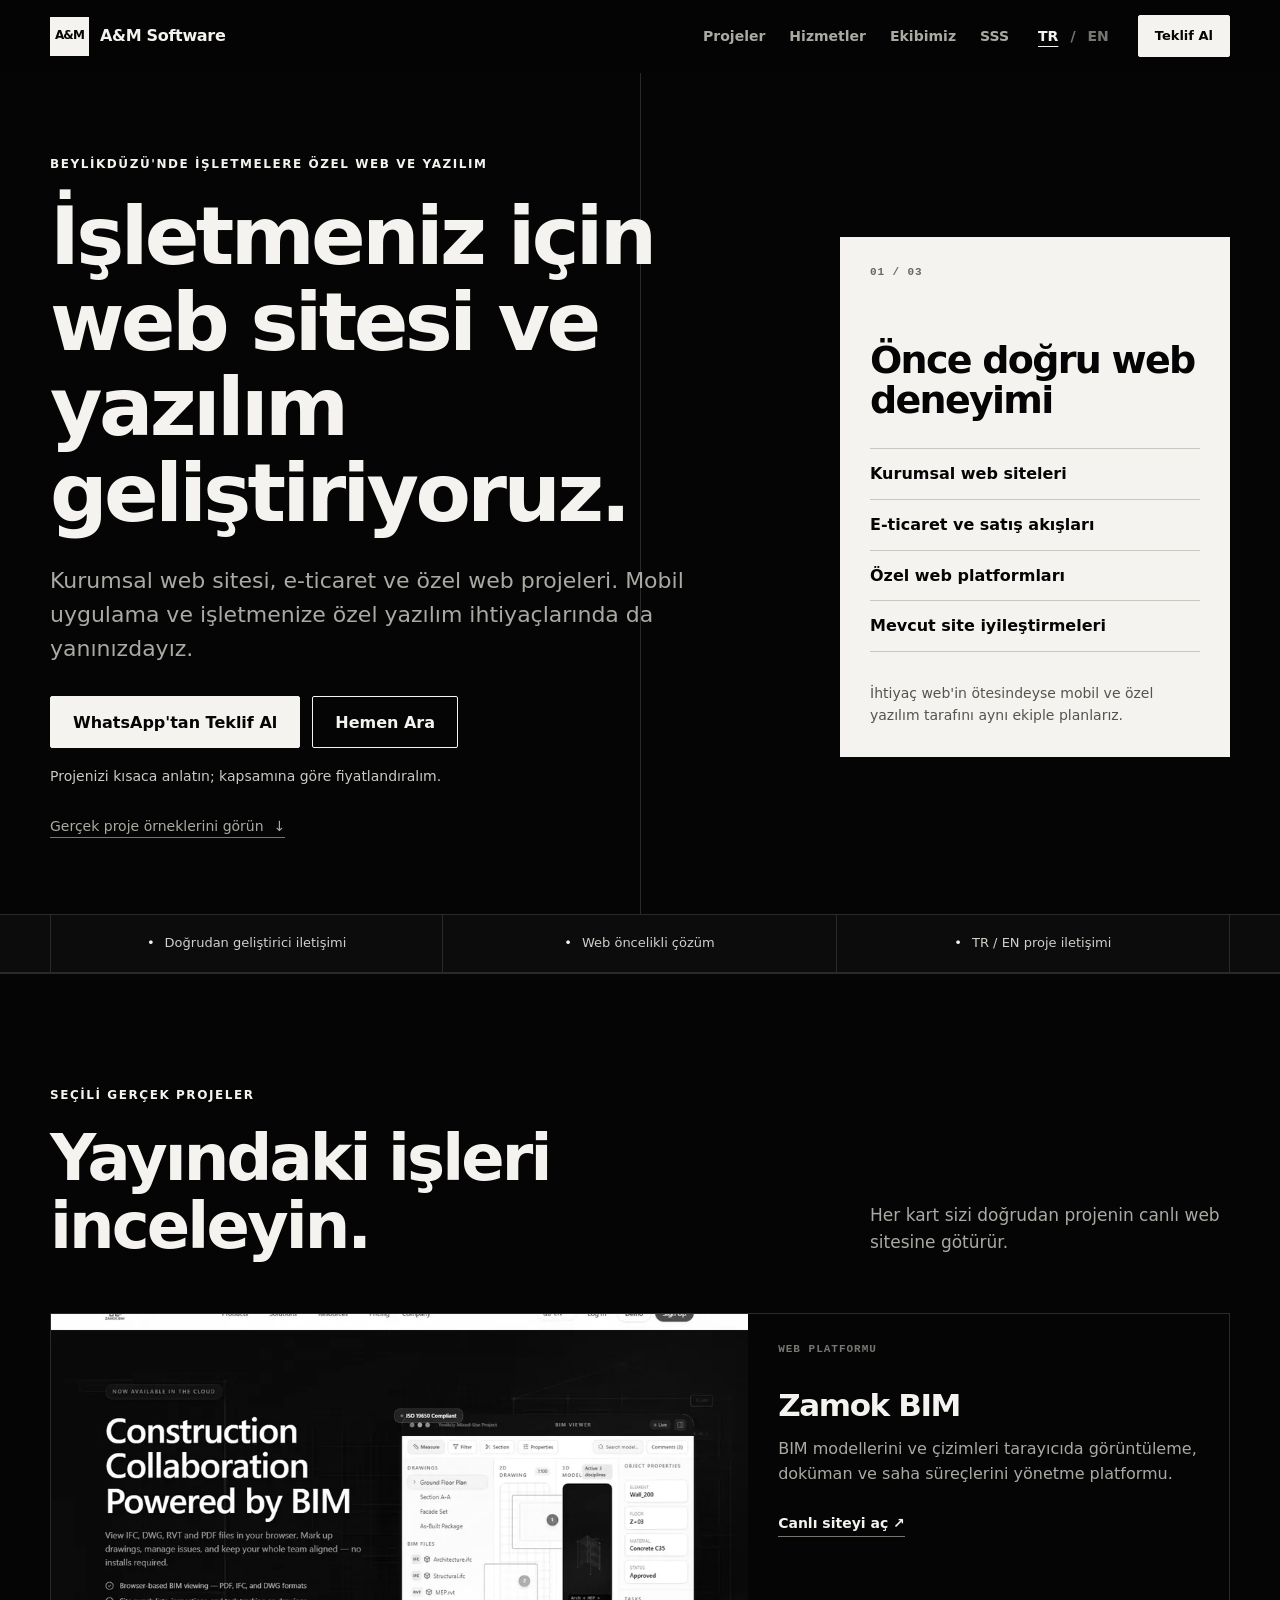
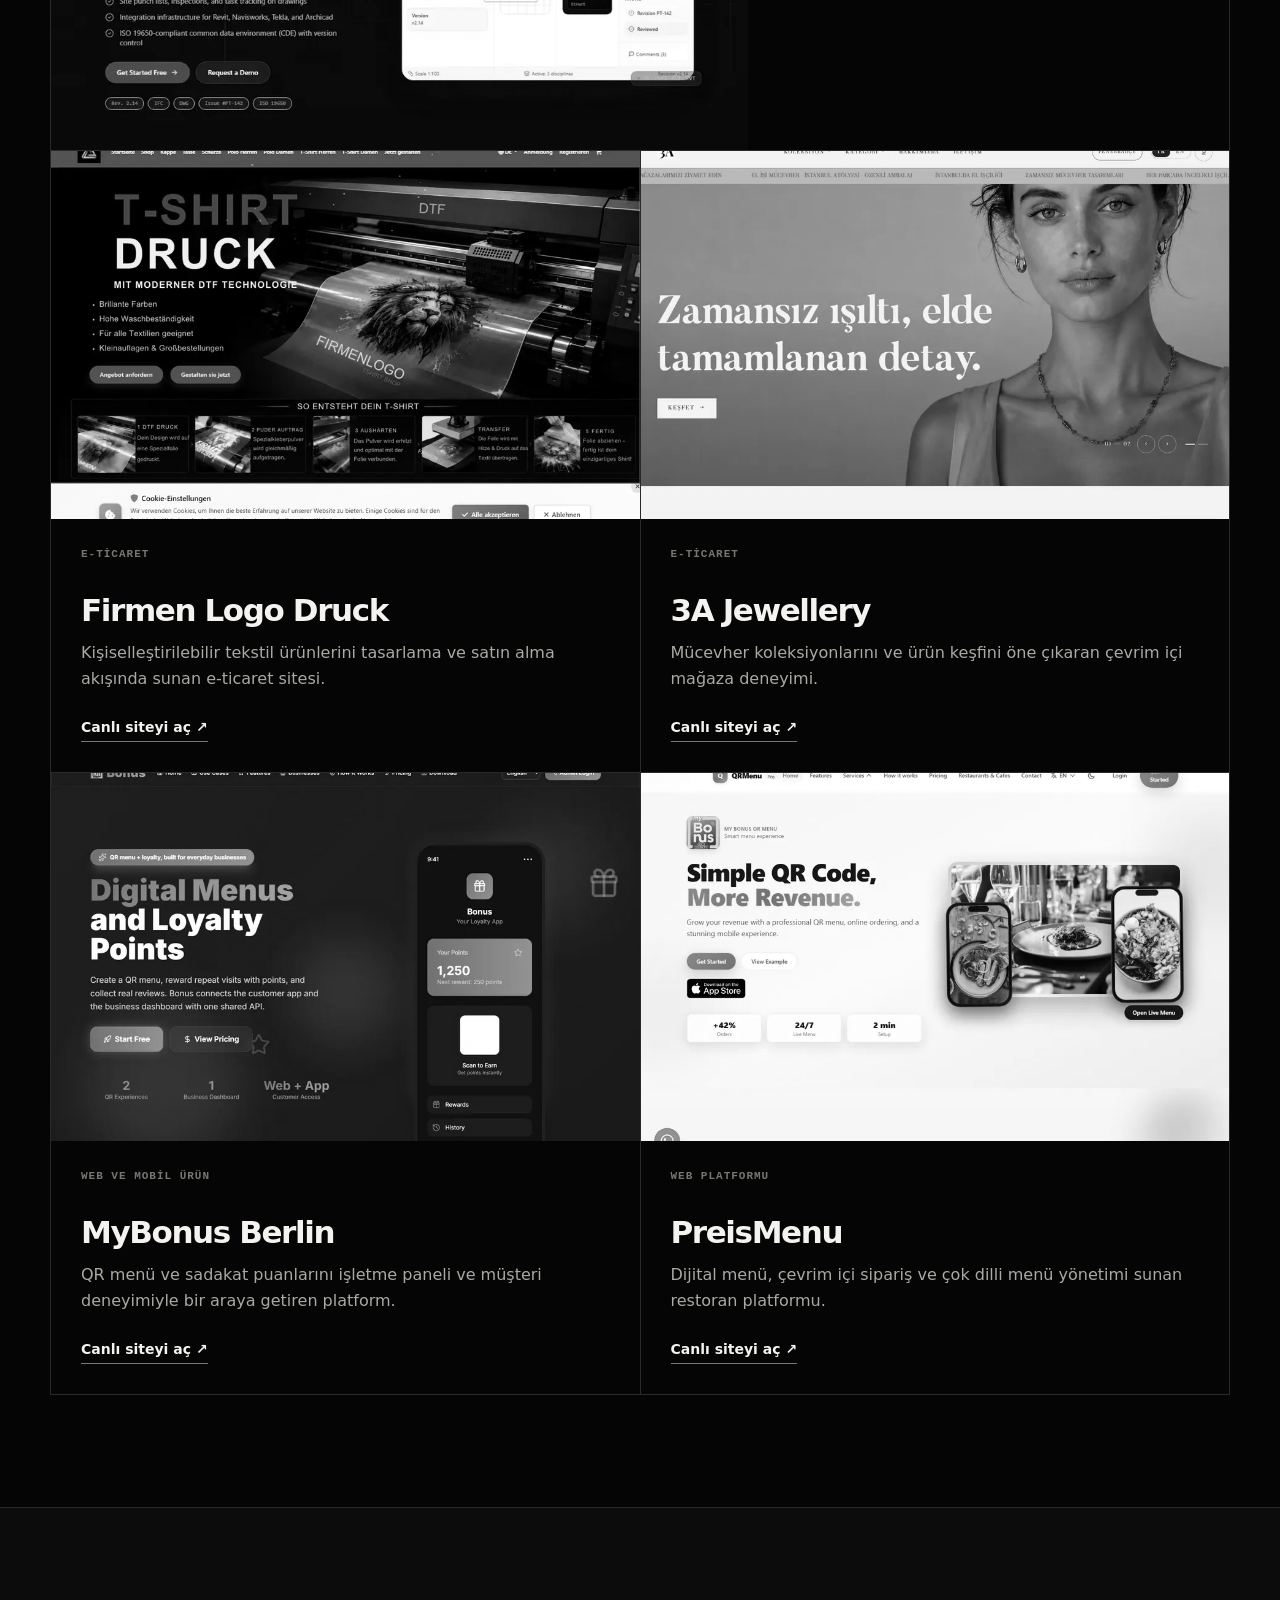
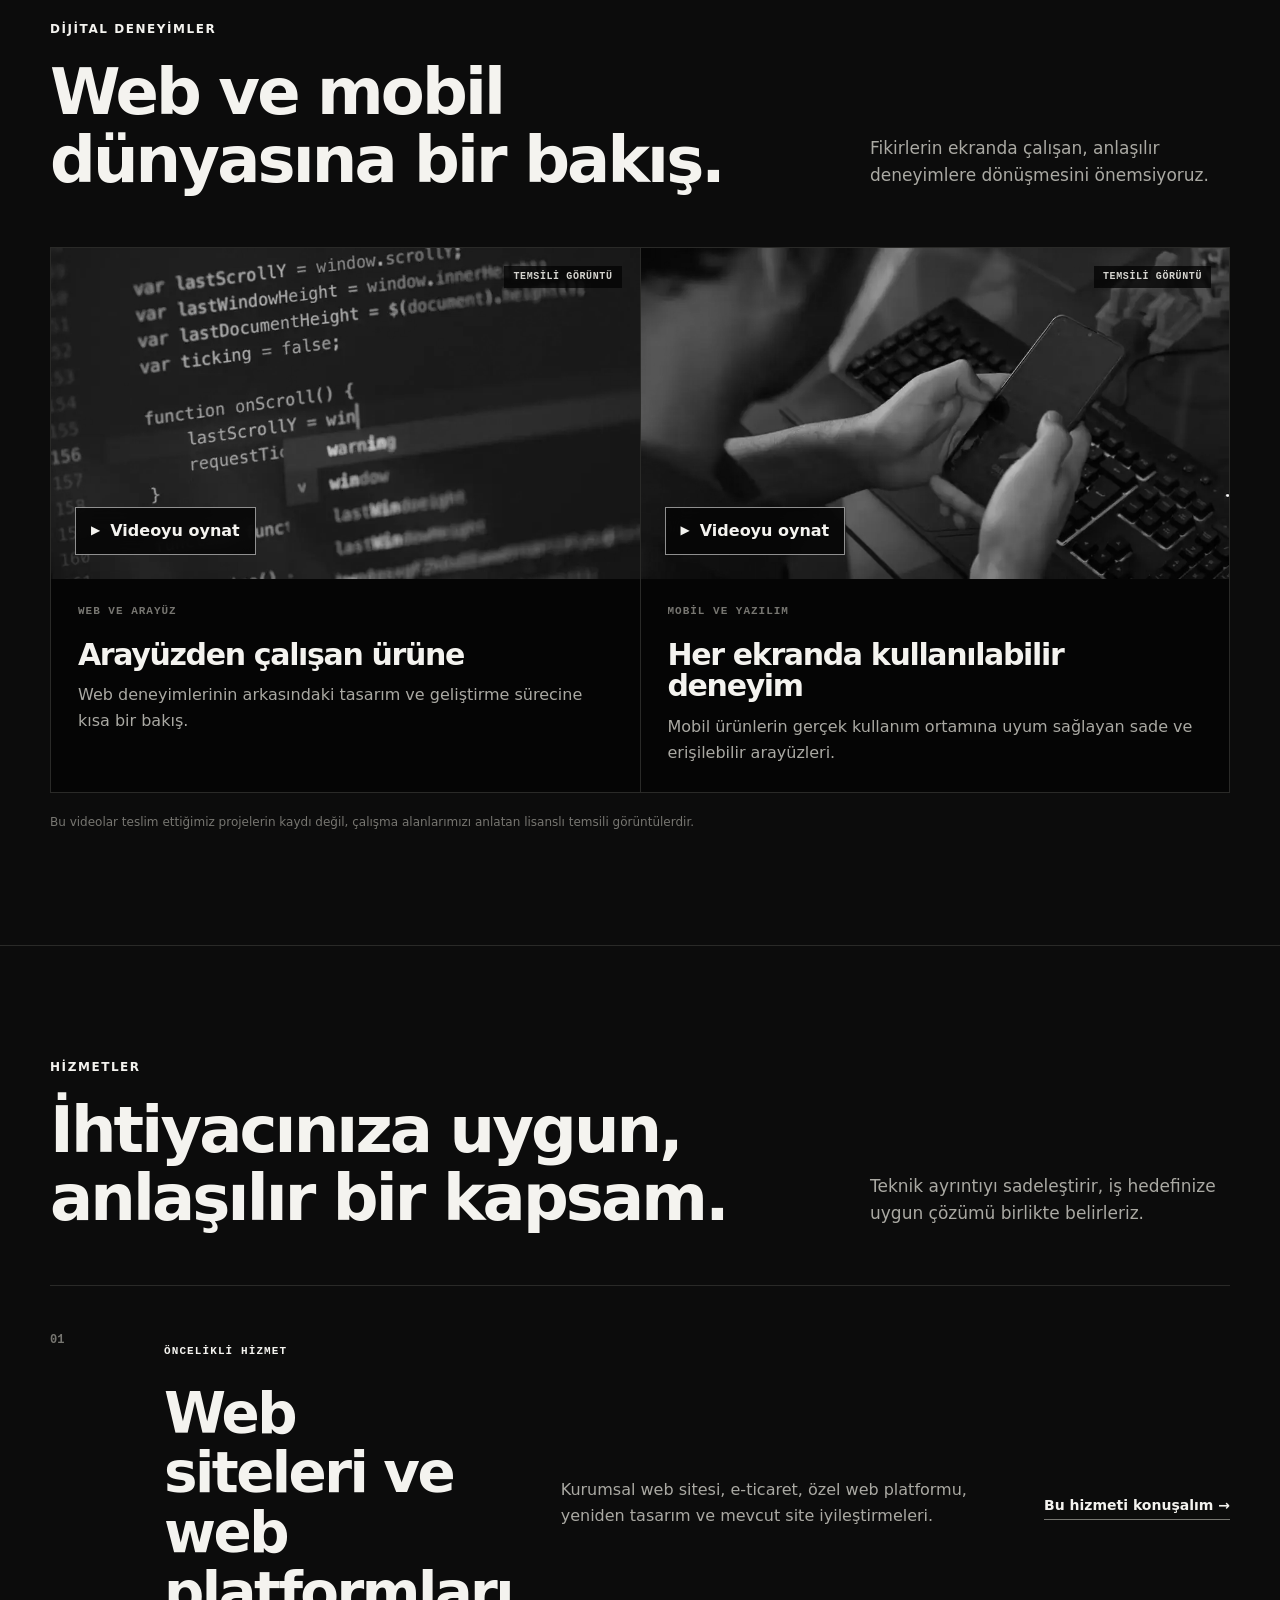
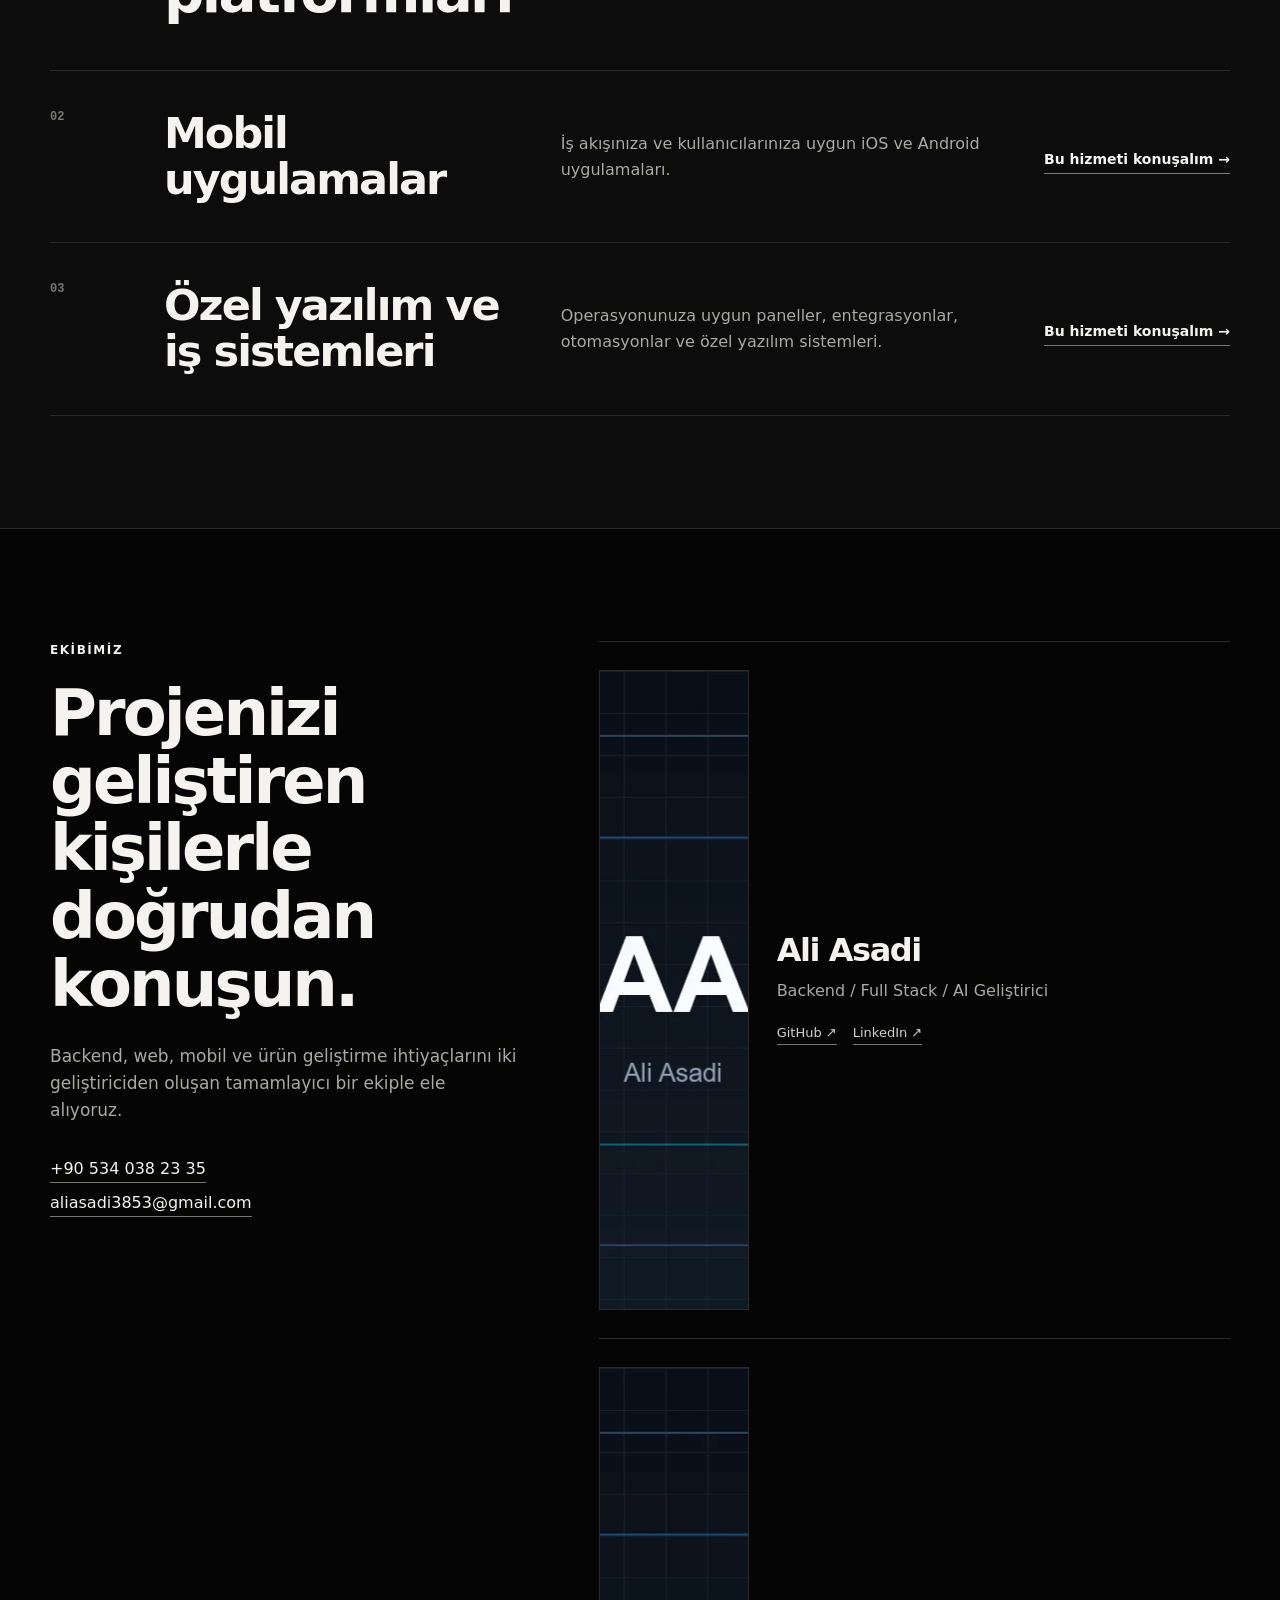
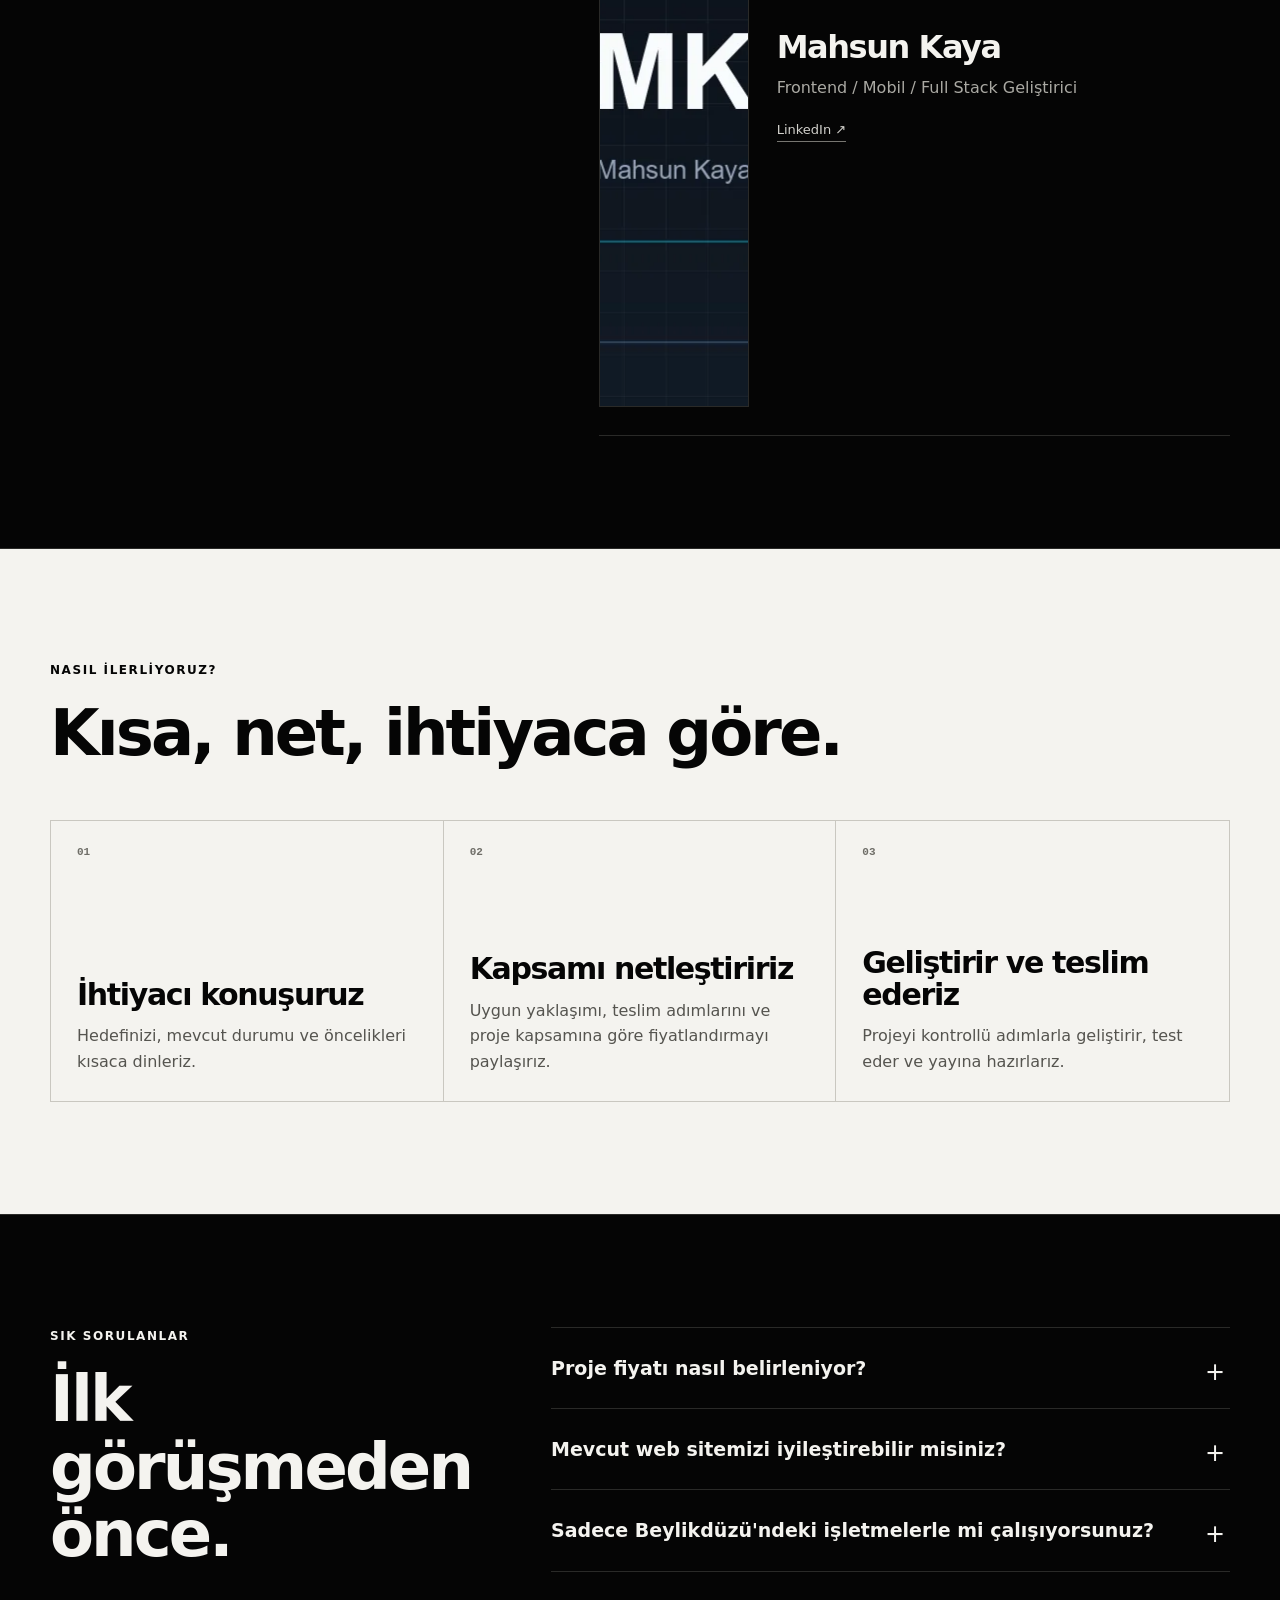
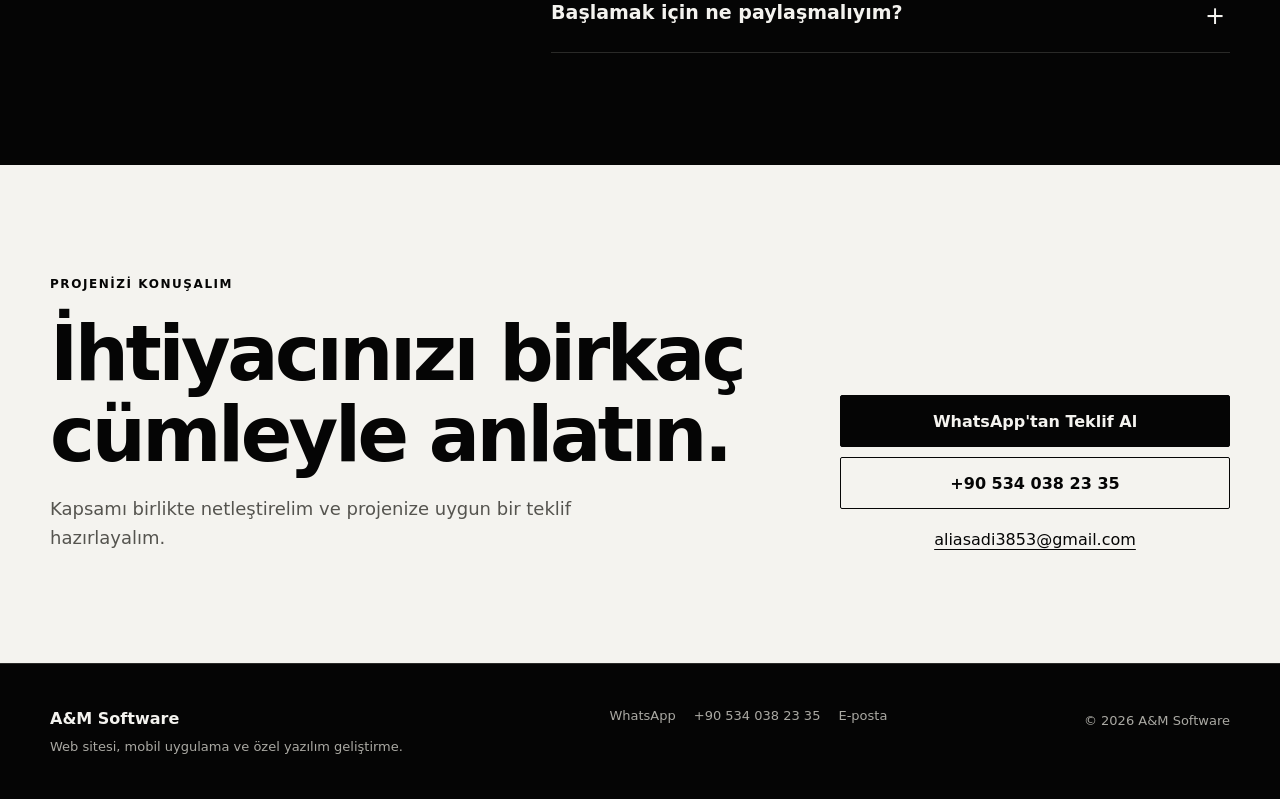
==== commit 51b831b1: "feat: complete project media and video showcase" ====
--- a/index.html
+++ b/index.html
@@ -82,26 +82,55 @@
         <div class="section-heading"><div><p class="eyebrow" data-i18n="projectsEyebrow">Seçili gerçek projeler</p><h2 data-i18n="projectsTitle">Yayındaki işleri inceleyin.</h2></div><p data-i18n="projectsIntro">Her kart sizi doğrudan projenin canlı web sitesine götürür.</p></div>
         <div class="project-grid">
           <article class="project-card project-featured">
-            <a class="project-media" href="https://zamokbim.com/en" target="_blank" rel="noopener noreferrer" data-project="zamok-bim" aria-label="Zamok BIM canlı sitesini yeni sekmede aç" data-i18n-aria-label="zamokLinkAria"><img src="assets/projects/zamok-bim.webp" width="960" height="600" loading="lazy" alt="Zamok BIM web sitesi ana sayfası" data-i18n-alt="zamokAlt"></a>
+            <a class="project-media" href="https://zamokbim.com/en" target="_blank" rel="noopener noreferrer" data-project="zamok-bim" aria-label="Zamok BIM canlı sitesini yeni sekmede aç" data-i18n-aria-label="zamokLinkAria"><span class="project-image-fallback" aria-hidden="true"><strong>Zamok BIM</strong><small data-i18n="imageFallback">Proje görseli yüklenemedi</small></span><img src="assets/projects/zamok-bim.webp" width="960" height="600" loading="lazy" alt="Zamok BIM web sitesi ana sayfası" data-i18n-alt="zamokAlt" data-project-image></a>
             <div class="project-body"><p class="project-type" data-i18n="projectWebPlatform">Web platformu</p><h3>Zamok BIM</h3><p data-i18n="projectZamok">BIM modellerini ve çizimleri tarayıcıda görüntüleme, doküman ve saha süreçlerini yönetme platformu.</p><a class="text-link" href="https://zamokbim.com/en" target="_blank" rel="noopener noreferrer" data-project="zamok-bim"><span data-i18n="visitProject">Canlı siteyi aç</span> ↗</a></div>
           </article>
           <article class="project-card">
-            <a class="project-media" href="https://www.firmenlogodruck.de/" target="_blank" rel="noopener noreferrer" data-project="firmen-logo-druck" aria-label="Firmen Logo Druck canlı sitesini yeni sekmede aç" data-i18n-aria-label="firmenLinkAria"><img src="assets/projects/firmen-logo-druck.webp" width="960" height="600" loading="lazy" alt="Firmen Logo Druck e-ticaret sitesi ana sayfası" data-i18n-alt="firmenAlt"></a>
+            <a class="project-media" href="https://www.firmenlogodruck.de/" target="_blank" rel="noopener noreferrer" data-project="firmen-logo-druck" aria-label="Firmen Logo Druck canlı sitesini yeni sekmede aç" data-i18n-aria-label="firmenLinkAria"><span class="project-image-fallback" aria-hidden="true"><strong>Firmen Logo Druck</strong><small data-i18n="imageFallback">Proje görseli yüklenemedi</small></span><img src="assets/projects/firmen-logo-druck.webp" width="960" height="600" loading="lazy" alt="Firmen Logo Druck e-ticaret sitesi ana sayfası" data-i18n-alt="firmenAlt" data-project-image></a>
             <div class="project-body"><p class="project-type" data-i18n="projectEcommerce">E-ticaret</p><h3>Firmen Logo Druck</h3><p data-i18n="projectFirmen">Kişiselleştirilebilir tekstil ürünlerini tasarlama ve satın alma akışında sunan e-ticaret sitesi.</p><a class="text-link" href="https://www.firmenlogodruck.de/" target="_blank" rel="noopener noreferrer" data-project="firmen-logo-druck"><span data-i18n="visitProject">Canlı siteyi aç</span> ↗</a></div>
           </article>
-          <article class="project-card project-text-only">
-            <div class="project-monogram" aria-hidden="true"><span>3A</span></div>
+          <article class="project-card">
+            <a class="project-media" href="https://3ajewellery.com/" target="_blank" rel="noopener noreferrer" data-project="3a-jewellery" aria-label="3A Jewellery canlı sitesini yeni sekmede aç" data-i18n-aria-label="threeALinkAria"><span class="project-image-fallback" aria-hidden="true"><strong>3A Jewellery</strong><small data-i18n="imageFallback">Proje görseli yüklenemedi</small></span><img src="assets/projects/3a-jewellery.webp" width="960" height="600" loading="lazy" alt="3A Jewellery web sitesi ana sayfası" data-i18n-alt="threeAAlt" data-project-image></a>
             <div class="project-body"><p class="project-type" data-i18n="projectEcommerce">E-ticaret</p><h3>3A Jewellery</h3><p data-i18n="project3a">Mücevher koleksiyonlarını ve ürün keşfini öne çıkaran çevrim içi mağaza deneyimi.</p><a class="text-link" href="https://3ajewellery.com/" target="_blank" rel="noopener noreferrer" data-project="3a-jewellery"><span data-i18n="visitProject">Canlı siteyi aç</span> ↗</a></div>
           </article>
           <article class="project-card">
-            <a class="project-media" href="https://mybonusberlin.com/" target="_blank" rel="noopener noreferrer" data-project="mybonus-berlin" aria-label="MyBonus Berlin canlı sitesini yeni sekmede aç" data-i18n-aria-label="bonusLinkAria"><img src="assets/projects/mybonus-berlin.webp" width="960" height="600" loading="lazy" alt="MyBonus Berlin web sitesi ana sayfası" data-i18n-alt="bonusAlt"></a>
+            <a class="project-media" href="https://mybonusberlin.com/" target="_blank" rel="noopener noreferrer" data-project="mybonus-berlin" aria-label="MyBonus Berlin canlı sitesini yeni sekmede aç" data-i18n-aria-label="bonusLinkAria"><span class="project-image-fallback" aria-hidden="true"><strong>MyBonus Berlin</strong><small data-i18n="imageFallback">Proje görseli yüklenemedi</small></span><img src="assets/projects/mybonus-berlin.webp" width="960" height="600" loading="lazy" alt="MyBonus Berlin web sitesi ana sayfası" data-i18n-alt="bonusAlt" data-project-image></a>
             <div class="project-body"><p class="project-type" data-i18n="projectWebApp">Web ve mobil ürün</p><h3>MyBonus Berlin</h3><p data-i18n="projectBonus">QR menü ve sadakat puanlarını işletme paneli ve müşteri deneyimiyle bir araya getiren platform.</p><a class="text-link" href="https://mybonusberlin.com/" target="_blank" rel="noopener noreferrer" data-project="mybonus-berlin"><span data-i18n="visitProject">Canlı siteyi aç</span> ↗</a></div>
           </article>
           <article class="project-card">
-            <a class="project-media" href="https://preismenu.de/" target="_blank" rel="noopener noreferrer" data-project="preismenu" aria-label="PreisMenu canlı sitesini yeni sekmede aç" data-i18n-aria-label="preisLinkAria"><img src="assets/projects/preismenu.webp" width="960" height="600" loading="lazy" alt="PreisMenu web sitesi ana sayfası" data-i18n-alt="preisAlt"></a>
+            <a class="project-media" href="https://preismenu.de/" target="_blank" rel="noopener noreferrer" data-project="preismenu" aria-label="PreisMenu canlı sitesini yeni sekmede aç" data-i18n-aria-label="preisLinkAria"><span class="project-image-fallback" aria-hidden="true"><strong>PreisMenu</strong><small data-i18n="imageFallback">Proje görseli yüklenemedi</small></span><img src="assets/projects/preismenu.webp" width="960" height="600" loading="lazy" alt="PreisMenu web sitesi ana sayfası" data-i18n-alt="preisAlt" data-project-image></a>
             <div class="project-body"><p class="project-type" data-i18n="projectWebPlatform">Web platformu</p><h3>PreisMenu</h3><p data-i18n="projectPreis">Dijital menü, çevrim içi sipariş ve çok dilli menü yönetimi sunan restoran platformu.</p><a class="text-link" href="https://preismenu.de/" target="_blank" rel="noopener noreferrer" data-project="preismenu"><span data-i18n="visitProject">Canlı siteyi aç</span> ↗</a></div>
           </article>
         </div>
+      </div>
+    </section>
+
+    <section class="section media-showcase" id="experiences">
+      <div class="shell">
+        <div class="section-heading"><div><p class="eyebrow" data-i18n="mediaEyebrow">Dijital deneyimler</p><h2 data-i18n="mediaTitle">Web ve mobil dünyasına bir bakış.</h2></div><p data-i18n="mediaIntro">Fikirlerin ekranda çalışan, anlaşılır deneyimlere dönüşmesini önemsiyoruz.</p></div>
+        <div class="media-grid">
+          <article class="media-card">
+            <div class="video-stage" data-video-stage>
+              <img src="assets/videos/web-interface-poster.webp" width="960" height="540" loading="lazy" alt="Bilgisayar ekranında yazılım arayüzü" data-i18n-alt="mediaWebAlt" data-video-poster>
+              <video controls playsinline preload="none" hidden poster="assets/videos/web-interface-poster.webp" data-video data-video-id="web_interface" data-src="assets/videos/web-interface.mp4" aria-label="Web arayüzü temsili tanıtım videosu" data-i18n-aria-label="mediaWebVideoAria"></video>
+              <button class="video-play" type="button" data-video-play><span aria-hidden="true">▶</span><span data-i18n="mediaPlay">Videoyu oynat</span></button>
+              <p class="video-error" data-video-error hidden><strong data-i18n="mediaErrorTitle">Video şu anda oynatılamıyor.</strong><span data-i18n="mediaErrorText">Tanıtım görselini incelemeye devam edebilirsiniz.</span></p>
+              <span class="media-badge" data-i18n="mediaBadge">Temsili görüntü</span>
+            </div>
+            <div class="media-caption"><p class="project-type" data-i18n="mediaWebType">Web ve arayüz</p><h3 data-i18n="mediaWebTitle">Arayüzden çalışan ürüne</h3><p data-i18n="mediaWebText">Web deneyimlerinin arkasındaki tasarım ve geliştirme sürecine kısa bir bakış.</p></div>
+          </article>
+          <article class="media-card">
+            <div class="video-stage" data-video-stage>
+              <img src="assets/videos/mobile-development-poster.webp" width="960" height="540" loading="lazy" alt="Telefon kullanan bir yazılım geliştirici" data-i18n-alt="mediaMobileAlt" data-video-poster>
+              <video controls playsinline preload="none" hidden poster="assets/videos/mobile-development-poster.webp" data-video data-video-id="mobile_development" data-src="assets/videos/mobile-development.mp4" aria-label="Mobil geliştirme temsili tanıtım videosu" data-i18n-aria-label="mediaMobileVideoAria"></video>
+              <button class="video-play" type="button" data-video-play><span aria-hidden="true">▶</span><span data-i18n="mediaPlay">Videoyu oynat</span></button>
+              <p class="video-error" data-video-error hidden><strong data-i18n="mediaErrorTitle">Video şu anda oynatılamıyor.</strong><span data-i18n="mediaErrorText">Tanıtım görselini incelemeye devam edebilirsiniz.</span></p>
+              <span class="media-badge" data-i18n="mediaBadge">Temsili görüntü</span>
+            </div>
+            <div class="media-caption"><p class="project-type" data-i18n="mediaMobileType">Mobil ve yazılım</p><h3 data-i18n="mediaMobileTitle">Her ekranda kullanılabilir deneyim</h3><p data-i18n="mediaMobileText">Mobil ürünlerin gerçek kullanım ortamına uyum sağlayan sade ve erişilebilir arayüzleri.</p></div>
+          </article>
+        </div>
+        <p class="media-disclosure" data-i18n="mediaDisclosure">Bu videolar teslim ettiğimiz projelerin kaydı değil, çalışma alanlarımızı anlatan lisanslı temsili görüntülerdir.</p>
       </div>
     </section>
 
@@ -142,7 +171,7 @@
     <section class="final-contact" id="contact"><div class="shell final-grid"><div><p class="eyebrow" data-i18n="finalEyebrow">Projenizi konuşalım</p><h2 data-i18n="finalTitle">İhtiyacınızı birkaç cümleyle anlatın.</h2><p data-i18n="finalText">Kapsamı birlikte netleştirelim ve projenize uygun bir teklif hazırlayalım.</p></div><div class="final-actions"><a class="button button-solid" href="https://wa.me/905340382335?text=Merhaba%2C%20bir%20proje%20hakk%C4%B1nda%20bilgi%20ve%20teklif%20almak%20istiyorum.%20%C4%B0htiyac%C4%B1m%3A%20" data-contact="whatsapp" data-location="final" data-i18n="finalWhatsapp">WhatsApp'tan Teklif Al</a><a class="button button-outline" href="tel:+905340382335" data-contact="phone" data-location="final">+90 534 038 23 35</a><a class="email-link" href="mailto:aliasadi3853@gmail.com" data-contact="email" data-location="final">aliasadi3853@gmail.com</a></div></div></section>
   </main>
 
-  <footer class="footer"><div class="shell footer-grid"><div><strong>A&amp;M Software</strong><p data-i18n="footerText">Web sitesi, mobil uygulama ve özel yazılım geliştirme.</p></div><div class="footer-nav"><a href="#projects" data-i18n="navProjects">Projeler</a><a href="#services" data-i18n="navServices">Hizmetler</a><a href="#team" data-i18n="navTeam">Ekibimiz</a><button type="button" data-consent-settings hidden data-i18n="consentSettings">Çerez tercihleri</button></div><p>© <span data-year></span> A&amp;M Software</p></div></footer>
+  <footer class="footer"><div class="shell footer-grid"><div><strong>A&amp;M Software</strong><p data-i18n="footerText">Web sitesi, mobil uygulama ve özel yazılım geliştirme.</p></div><div class="footer-nav"><a href="https://wa.me/905340382335?text=Merhaba%2C%20bir%20proje%20hakk%C4%B1nda%20bilgi%20ve%20teklif%20almak%20istiyorum.%20%C4%B0htiyac%C4%B1m%3A%20" data-contact="whatsapp" data-location="footer" data-i18n="footerWhatsapp">WhatsApp</a><a href="tel:+905340382335" data-contact="phone" data-location="footer">+90 534 038 23 35</a><a href="mailto:aliasadi3853@gmail.com" data-contact="email" data-location="footer" data-i18n="footerEmail">E-posta</a><button type="button" data-consent-settings hidden data-i18n="consentSettings">Çerez tercihleri</button></div><p>© <span data-year></span> A&amp;M Software</p></div></footer>
 
   <div class="mobile-contact" aria-label="Hızlı iletişim" data-i18n-aria-label="mobileContactAria"><a class="mobile-whatsapp" href="https://wa.me/905340382335?text=Merhaba%2C%20bir%20proje%20hakk%C4%B1nda%20bilgi%20ve%20teklif%20almak%20istiyorum.%20%C4%B0htiyac%C4%B1m%3A%20" data-contact="whatsapp" data-location="mobile_sticky" data-i18n="stickyWhatsapp">WhatsApp</a><a href="tel:+905340382335" data-contact="phone" data-location="mobile_sticky" data-i18n="stickyPhone">Ara</a></div>
 
--- a/styles.css
+++ b/styles.css
@@ -131,17 +131,41 @@
 .project-grid { display: grid; grid-template-columns: repeat(2, 1fr); gap: 1px; background: var(--line); border: 1px solid var(--line); }
 .project-card { min-width: 0; background: var(--black); }
 .project-featured { grid-column: 1 / -1; display: grid; grid-template-columns: 1.45fr 1fr; }
-.project-media { display: block; min-height: 270px; overflow: hidden; background: var(--surface-2); }
-.project-media img { width: 100%; height: 100%; min-height: 270px; object-fit: cover; filter: grayscale(100%); transition: filter .3s ease, transform .45s ease; }
+.project-media { position: relative; display: block; width: 100%; min-width: 0; aspect-ratio: 16 / 10; overflow: hidden; background: var(--surface-2); }
+.project-media img { position: relative; z-index: 1; width: 100%; height: 100%; object-fit: cover; filter: grayscale(100%); transition: filter .3s ease, transform .45s ease; }
 .project-media:hover img { filter: grayscale(0); transform: scale(1.015); }
+.project-media img.is-broken { display: none; }
+.project-image-fallback { position: absolute; inset: 0; display: grid; align-content: center; gap: 9px; padding: 30px; background: var(--white); color: var(--black); }
+.project-image-fallback strong { font-size: clamp(28px, 4vw, 52px); letter-spacing: -.05em; }
+.project-image-fallback small { color: #55544f; font-size: 13px; }
 .project-body { padding: 30px; }
 .project-type { margin-bottom: 34px; color: var(--dim); font: 700 11px/1 monospace; letter-spacing: .09em; text-transform: uppercase; }
 .project-body h3 { margin-bottom: 14px; font-size: 31px; }
 .project-body > p:not(.project-type) { max-width: 530px; min-height: 52px; }
 .text-link, .service-link { display: inline-block; margin-top: 8px; padding-bottom: 2px; border-bottom: 1px solid var(--dim); font-size: 14px; font-weight: 720; }
 .text-link:hover, .service-link:hover { border-color: var(--white); }
-.project-text-only { display: grid; grid-template-columns: .8fr 1.2fr; min-height: 360px; }
-.project-monogram { display: grid; place-items: center; background: var(--white); color: var(--black); font: 720 clamp(70px, 10vw, 130px)/1 Georgia, serif; letter-spacing: -.1em; }
+
+.media-showcase { background: var(--surface); }
+.media-grid { display: grid; grid-template-columns: repeat(2, minmax(0, 1fr)); gap: 1px; background: var(--line); border: 1px solid var(--line); }
+.media-card { min-width: 0; background: var(--black); }
+.video-stage { position: relative; aspect-ratio: 16 / 9; overflow: hidden; background: #101010; }
+.video-stage > img,
+.video-stage > video { width: 100%; height: 100%; object-fit: cover; }
+.video-stage > img { filter: grayscale(100%); }
+.video-play { position: absolute; left: 24px; bottom: 24px; z-index: 3; display: inline-flex; align-items: center; gap: 10px; min-height: 46px; padding: 10px 15px; border: 1px solid rgba(255,255,255,.55); background: rgba(5,5,5,.86); color: var(--white); cursor: pointer; font-weight: 740; backdrop-filter: blur(8px); }
+.video-play:hover { background: var(--white); color: var(--black); }
+.video-play:disabled { cursor: wait; opacity: .7; }
+.video-play span:first-child { font-size: 12px; }
+.media-badge { position: absolute; top: 18px; right: 18px; z-index: 3; padding: 6px 9px; background: rgba(5,5,5,.78); color: #d5d4cf; font: 700 10px/1 monospace; letter-spacing: .06em; text-transform: uppercase; }
+.video-error { position: absolute; inset: auto 20px 20px; z-index: 4; margin: 0; padding: 16px; background: rgba(5,5,5,.9); border: 1px solid var(--line); }
+.video-error strong, .video-error span { display: block; }
+.video-error strong { margin-bottom: 4px; color: var(--white); }
+.video-error span { color: var(--muted); font-size: 13px; }
+.media-caption { padding: 27px; }
+.media-caption .project-type { margin-bottom: 22px; }
+.media-caption h3 { margin-bottom: 12px; font-size: 30px; }
+.media-caption > p:last-child { margin-bottom: 0; }
+.media-disclosure { max-width: 760px; margin: 20px 0 0; color: var(--dim); font-size: 12px; }
 
 .services { background: var(--surface); }
 .service-list { border-top: 1px solid var(--line); }
@@ -265,11 +289,11 @@
   .section-heading h2, .team-intro h2, .faq-grid h2 { font-size: 40px; }
   .project-grid { grid-template-columns: 1fr; }
   .project-featured { grid-column: auto; display: block; }
-  .project-media, .project-media img { min-height: 210px; }
   .project-body { padding: 23px; }
   .project-type { margin-bottom: 23px; }
   .project-body > p:not(.project-type) { min-height: auto; }
-  .project-text-only { grid-template-columns: .75fr 1.25fr; min-height: 320px; }
+  .media-grid { grid-template-columns: 1fr; }
+  .video-play { left: 16px; bottom: 16px; }
   .service-card { grid-template-columns: 42px 1fr; gap: 8px; padding: 32px 0; }
   .service-card > div { display: block; }
   .service-card h3 { margin-bottom: 15px; font-size: 30px; }
@@ -307,8 +331,6 @@
 @media (max-width: 430px) {
   .hero-actions { grid-template-columns: 1.25fr .75fr; }
   .hero-actions .button { font-size: 13px; }
-  .project-text-only { grid-template-columns: 1fr; }
-  .project-monogram { min-height: 190px; }
   .person-card { align-items: start; }
   .consent { left: 10px; right: 10px; padding: 17px; }
   .consent-actions { display: grid; grid-template-columns: 1fr 1fr; }
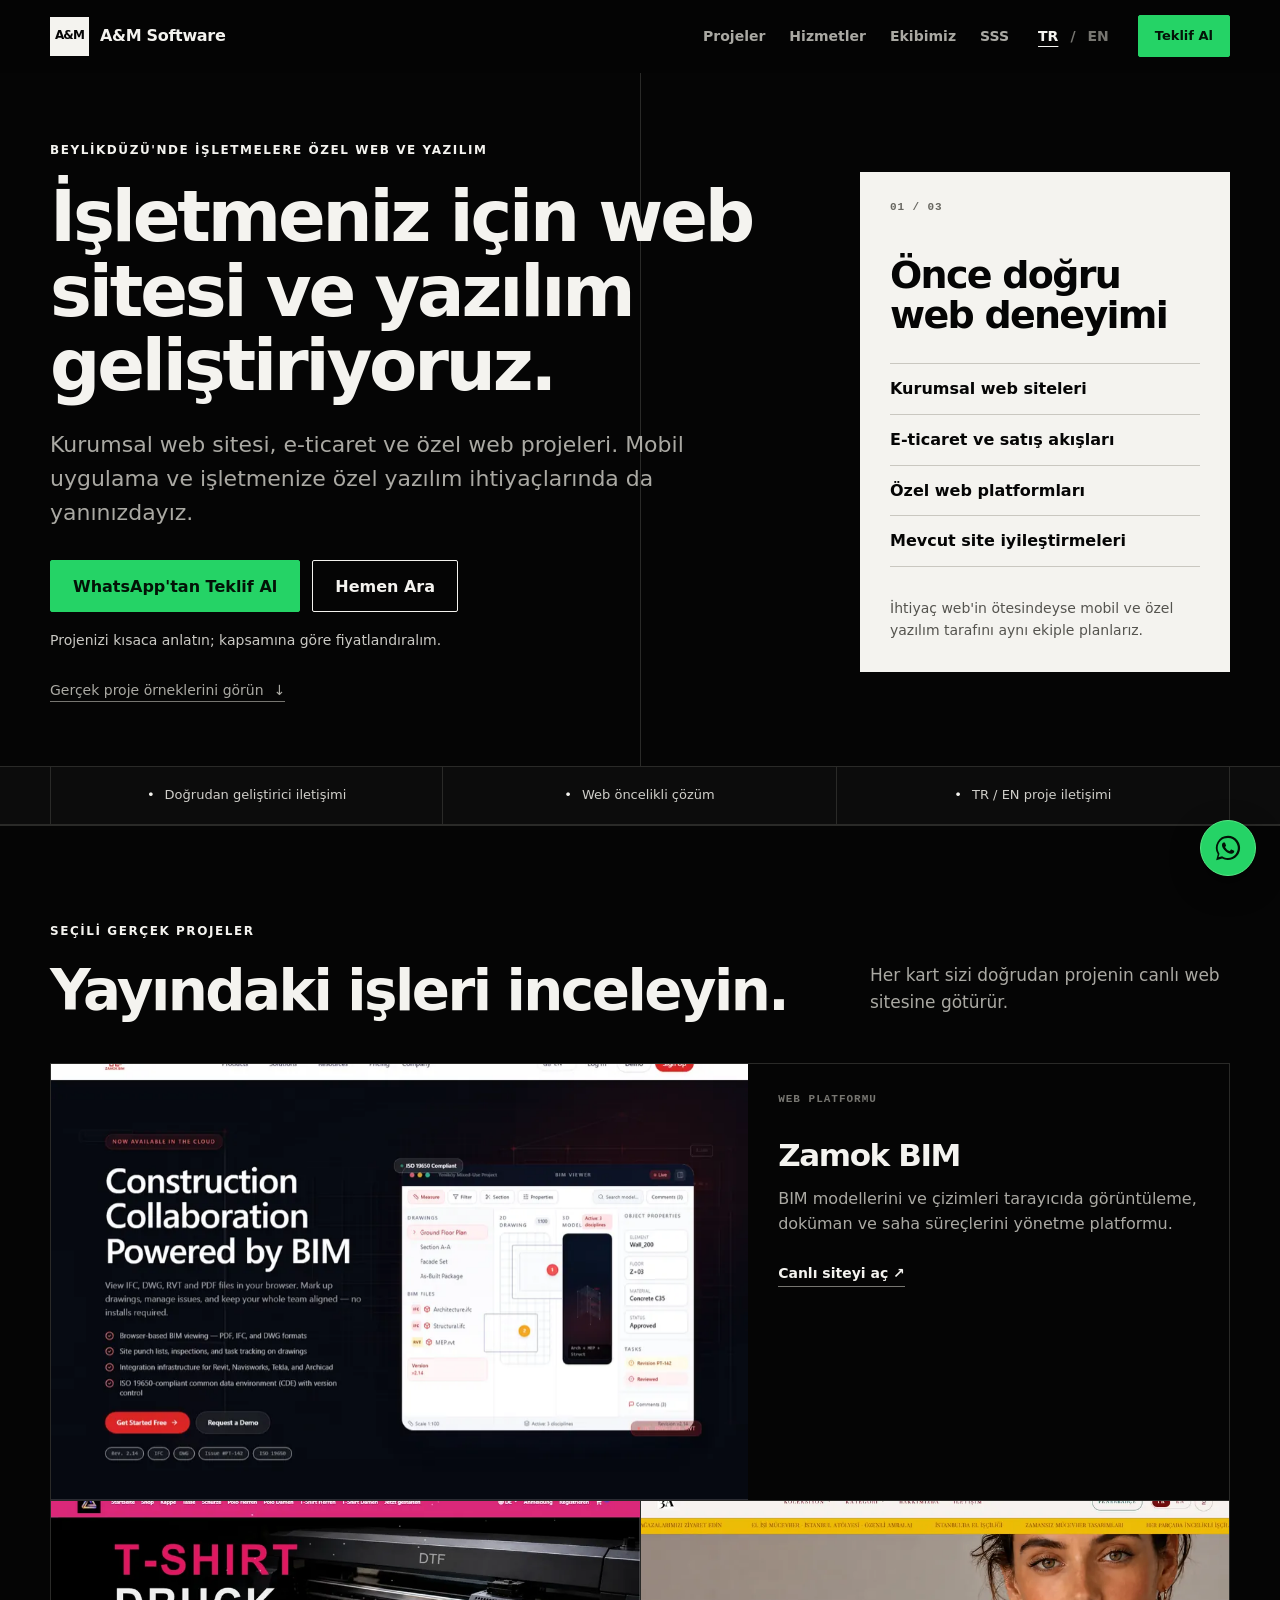
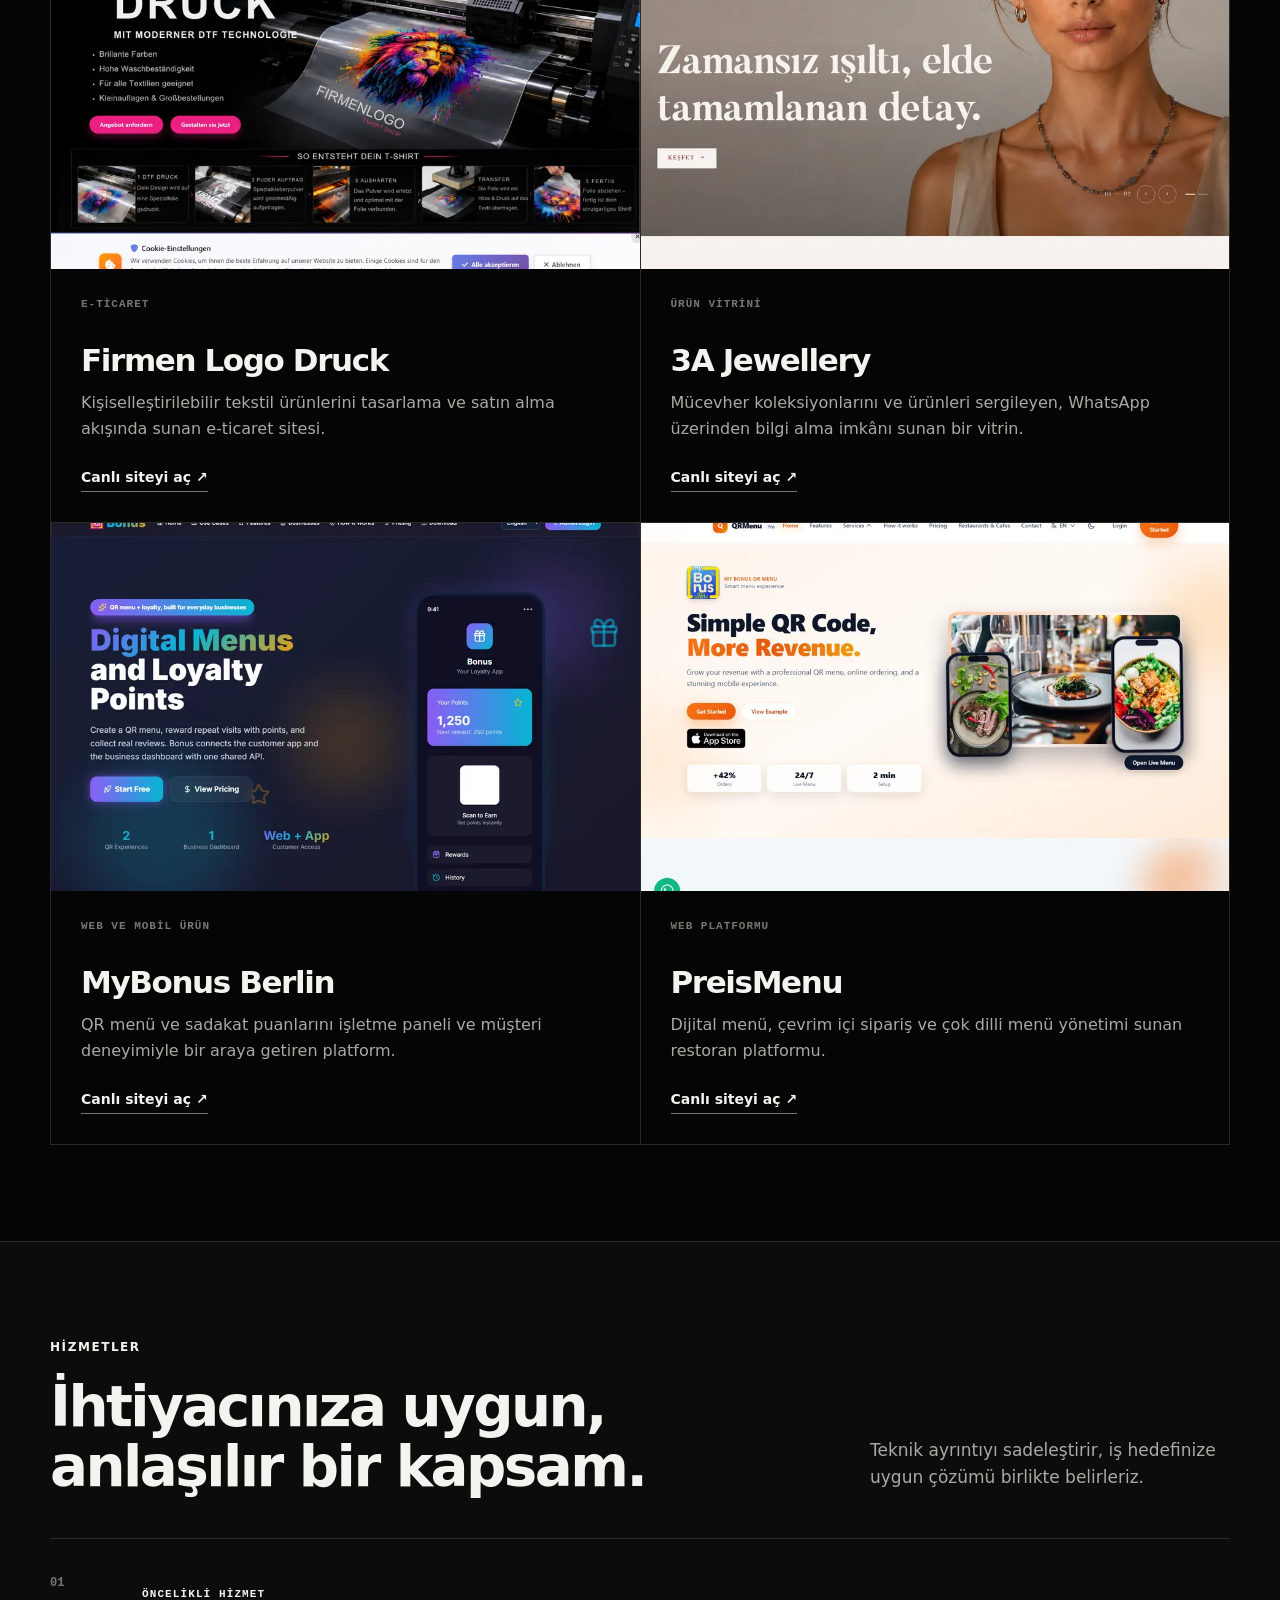
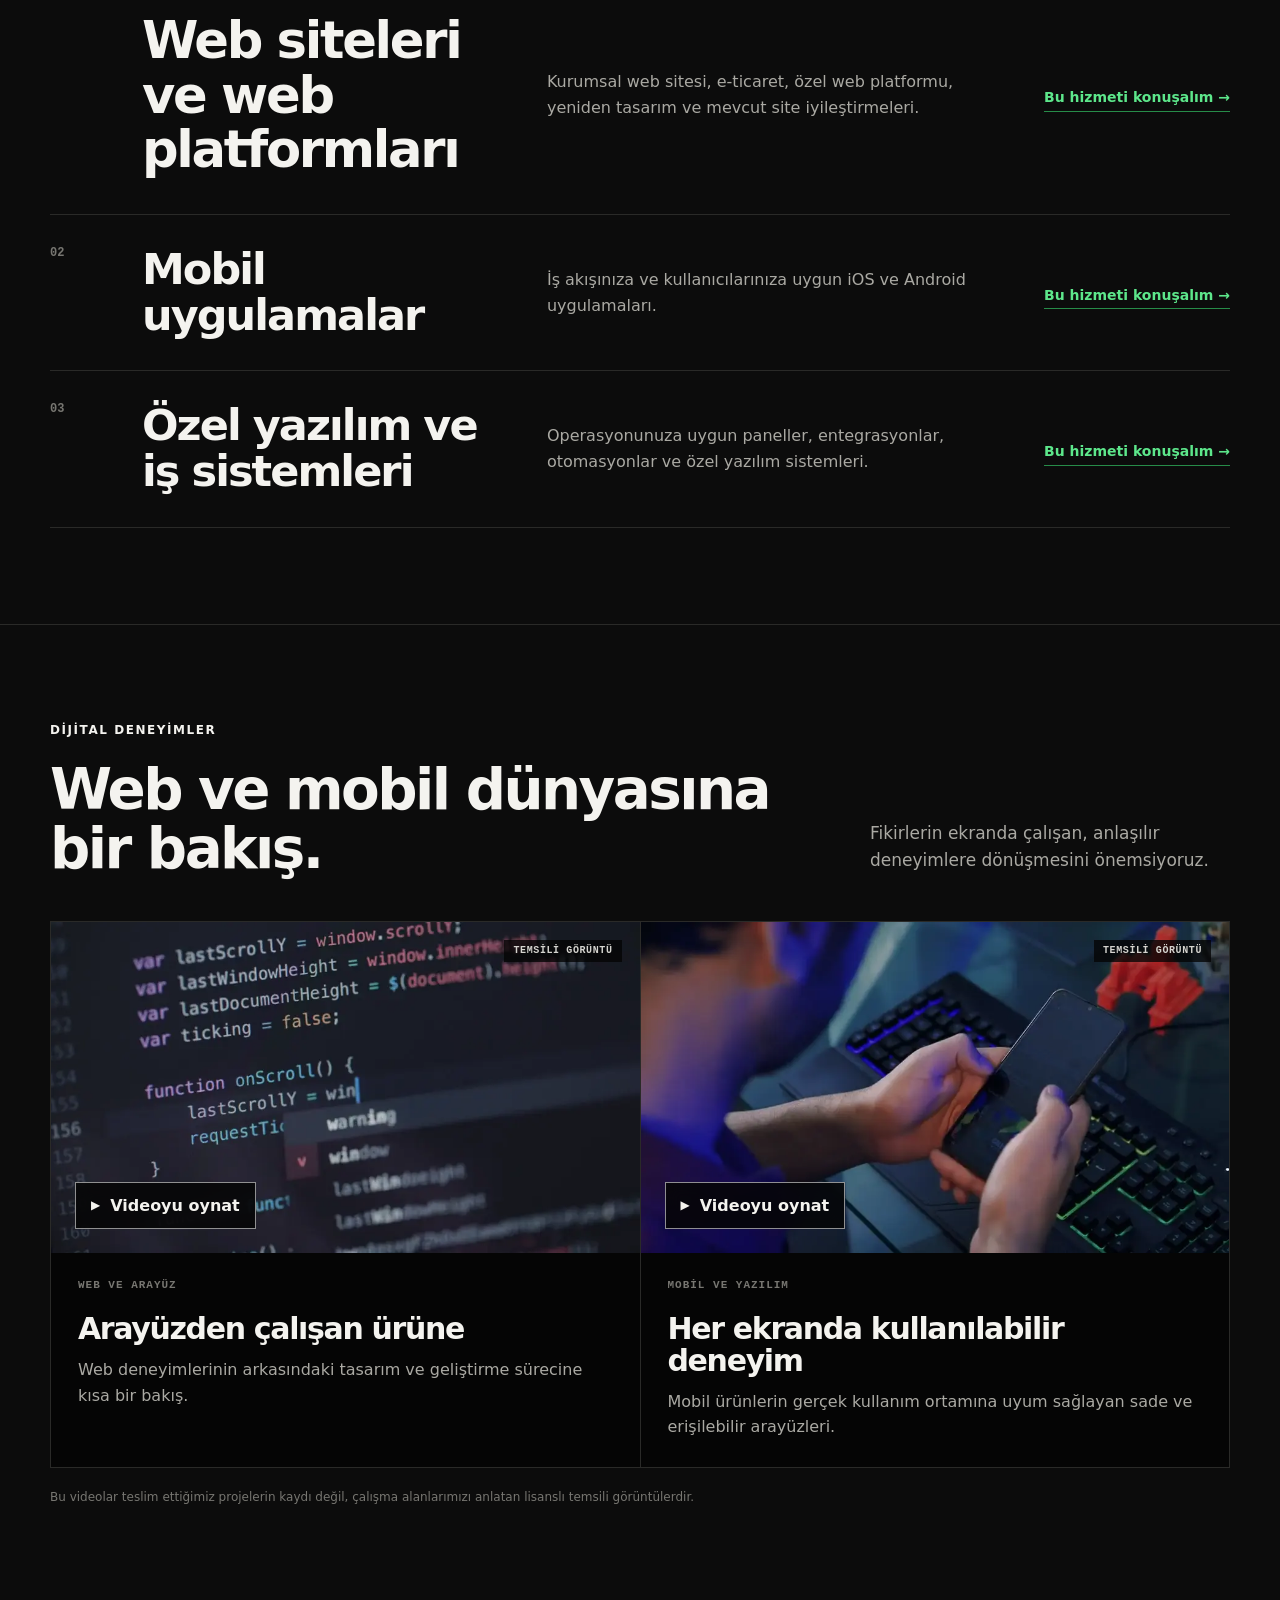
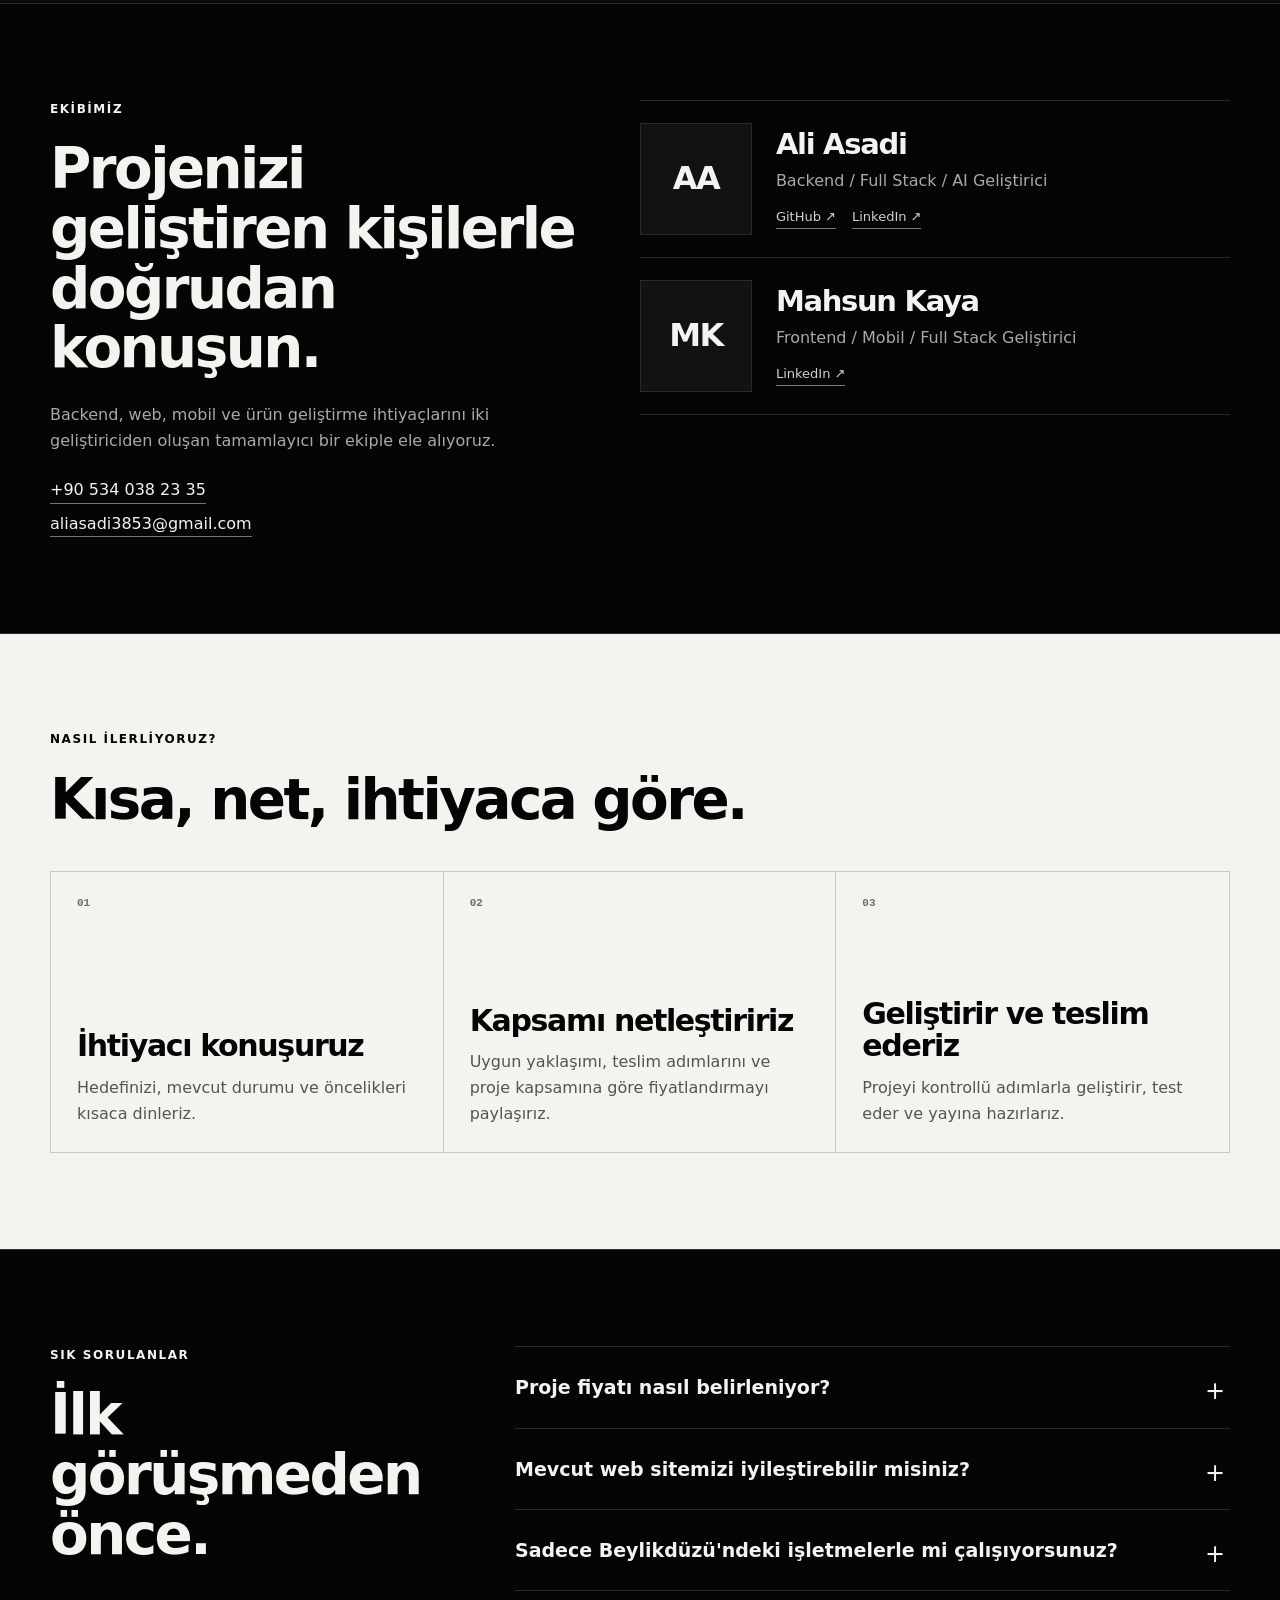
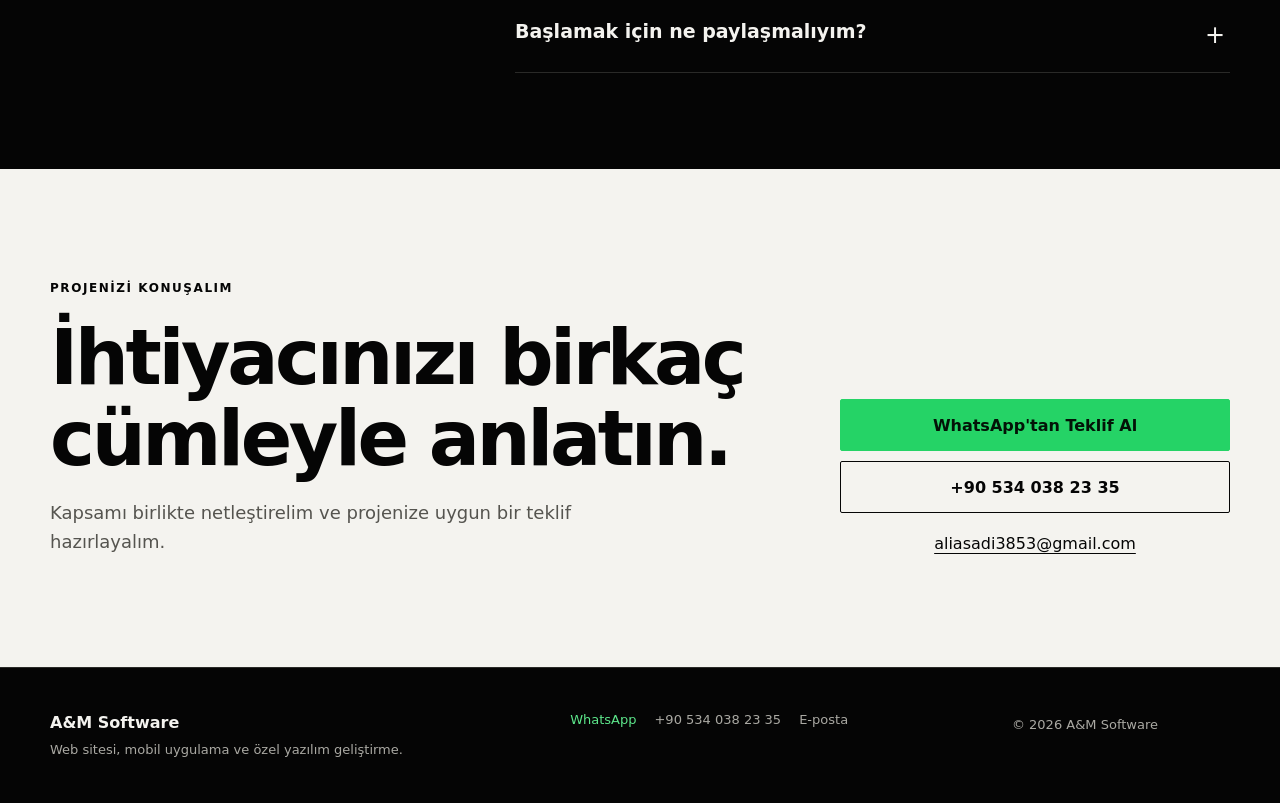
==== commit a6576db3: "feat: refine portfolio conversion UI" ====
--- a/index.html
+++ b/index.html
@@ -91,7 +91,7 @@
           </article>
           <article class="project-card">
             <a class="project-media" href="https://3ajewellery.com/" target="_blank" rel="noopener noreferrer" data-project="3a-jewellery" aria-label="3A Jewellery canlı sitesini yeni sekmede aç" data-i18n-aria-label="threeALinkAria"><span class="project-image-fallback" aria-hidden="true"><strong>3A Jewellery</strong><small data-i18n="imageFallback">Proje görseli yüklenemedi</small></span><img src="assets/projects/3a-jewellery.webp" width="960" height="600" loading="lazy" alt="3A Jewellery web sitesi ana sayfası" data-i18n-alt="threeAAlt" data-project-image></a>
-            <div class="project-body"><p class="project-type" data-i18n="projectEcommerce">E-ticaret</p><h3>3A Jewellery</h3><p data-i18n="project3a">Mücevher koleksiyonlarını ve ürün keşfini öne çıkaran çevrim içi mağaza deneyimi.</p><a class="text-link" href="https://3ajewellery.com/" target="_blank" rel="noopener noreferrer" data-project="3a-jewellery"><span data-i18n="visitProject">Canlı siteyi aç</span> ↗</a></div>
+            <div class="project-body"><p class="project-type" data-i18n="projectShowcase">Ürün vitrini</p><h3>3A Jewellery</h3><p data-i18n="project3a">Mücevher koleksiyonlarını ve ürünleri sergileyen, WhatsApp üzerinden bilgi alma imkânı sunan bir vitrin.</p><a class="text-link" href="https://3ajewellery.com/" target="_blank" rel="noopener noreferrer" data-project="3a-jewellery"><span data-i18n="visitProject">Canlı siteyi aç</span> ↗</a></div>
           </article>
           <article class="project-card">
             <a class="project-media" href="https://mybonusberlin.com/" target="_blank" rel="noopener noreferrer" data-project="mybonus-berlin" aria-label="MyBonus Berlin canlı sitesini yeni sekmede aç" data-i18n-aria-label="bonusLinkAria"><span class="project-image-fallback" aria-hidden="true"><strong>MyBonus Berlin</strong><small data-i18n="imageFallback">Proje görseli yüklenemedi</small></span><img src="assets/projects/mybonus-berlin.webp" width="960" height="600" loading="lazy" alt="MyBonus Berlin web sitesi ana sayfası" data-i18n-alt="bonusAlt" data-project-image></a>
@@ -101,6 +101,17 @@
             <a class="project-media" href="https://preismenu.de/" target="_blank" rel="noopener noreferrer" data-project="preismenu" aria-label="PreisMenu canlı sitesini yeni sekmede aç" data-i18n-aria-label="preisLinkAria"><span class="project-image-fallback" aria-hidden="true"><strong>PreisMenu</strong><small data-i18n="imageFallback">Proje görseli yüklenemedi</small></span><img src="assets/projects/preismenu.webp" width="960" height="600" loading="lazy" alt="PreisMenu web sitesi ana sayfası" data-i18n-alt="preisAlt" data-project-image></a>
             <div class="project-body"><p class="project-type" data-i18n="projectWebPlatform">Web platformu</p><h3>PreisMenu</h3><p data-i18n="projectPreis">Dijital menü, çevrim içi sipariş ve çok dilli menü yönetimi sunan restoran platformu.</p><a class="text-link" href="https://preismenu.de/" target="_blank" rel="noopener noreferrer" data-project="preismenu"><span data-i18n="visitProject">Canlı siteyi aç</span> ↗</a></div>
           </article>
+        </div>
+      </div>
+    </section>
+
+    <section class="section services" id="services">
+      <div class="shell">
+        <div class="section-heading"><div><p class="eyebrow" data-i18n="servicesEyebrow">Hizmetler</p><h2 data-i18n="servicesTitle">İhtiyacınıza uygun, anlaşılır bir kapsam.</h2></div><p data-i18n="servicesIntro">Teknik ayrıntıyı sadeleştirir, iş hedefinize uygun çözümü birlikte belirleriz.</p></div>
+        <div class="service-list">
+          <article class="service-card service-primary"><span class="service-number">01</span><div><p class="service-priority" data-i18n="servicePriority">Öncelikli hizmet</p><h3 data-i18n="serviceWebTitle">Web siteleri ve web platformları</h3><p data-i18n="serviceWebText">Kurumsal web sitesi, e-ticaret, özel web platformu, yeniden tasarım ve mevcut site iyileştirmeleri.</p><a class="service-link" href="https://wa.me/905340382335?text=Merhaba%2C%20bir%20proje%20hakk%C4%B1nda%20bilgi%20ve%20teklif%20almak%20istiyorum.%20%C4%B0htiyac%C4%B1m%3A%20" data-contact="whatsapp" data-location="service_web" data-service="web"><span data-i18n="serviceCta">Bu hizmeti konuşalım</span> →</a></div></article>
+          <article class="service-card"><span class="service-number">02</span><div><h3 data-i18n="serviceMobileTitle">Mobil uygulamalar</h3><p data-i18n="serviceMobileText">İş akışınıza ve kullanıcılarınıza uygun iOS ve Android uygulamaları.</p><a class="service-link" href="https://wa.me/905340382335?text=Merhaba%2C%20bir%20proje%20hakk%C4%B1nda%20bilgi%20ve%20teklif%20almak%20istiyorum.%20%C4%B0htiyac%C4%B1m%3A%20" data-contact="whatsapp" data-location="service_mobile" data-service="mobile"><span data-i18n="serviceCta">Bu hizmeti konuşalım</span> →</a></div></article>
+          <article class="service-card"><span class="service-number">03</span><div><h3 data-i18n="serviceSoftwareTitle">Özel yazılım ve iş sistemleri</h3><p data-i18n="serviceSoftwareText">Operasyonunuza uygun paneller, entegrasyonlar, otomasyonlar ve özel yazılım sistemleri.</p><a class="service-link" href="https://wa.me/905340382335?text=Merhaba%2C%20bir%20proje%20hakk%C4%B1nda%20bilgi%20ve%20teklif%20almak%20istiyorum.%20%C4%B0htiyac%C4%B1m%3A%20" data-contact="whatsapp" data-location="service_software" data-service="custom_software"><span data-i18n="serviceCta">Bu hizmeti konuşalım</span> →</a></div></article>
         </div>
       </div>
     </section>
@@ -134,23 +145,12 @@
       </div>
     </section>
 
-    <section class="section services" id="services">
-      <div class="shell">
-        <div class="section-heading"><div><p class="eyebrow" data-i18n="servicesEyebrow">Hizmetler</p><h2 data-i18n="servicesTitle">İhtiyacınıza uygun, anlaşılır bir kapsam.</h2></div><p data-i18n="servicesIntro">Teknik ayrıntıyı sadeleştirir, iş hedefinize uygun çözümü birlikte belirleriz.</p></div>
-        <div class="service-list">
-          <article class="service-card service-primary"><span class="service-number">01</span><div><p class="service-priority" data-i18n="servicePriority">Öncelikli hizmet</p><h3 data-i18n="serviceWebTitle">Web siteleri ve web platformları</h3><p data-i18n="serviceWebText">Kurumsal web sitesi, e-ticaret, özel web platformu, yeniden tasarım ve mevcut site iyileştirmeleri.</p><a class="service-link" href="https://wa.me/905340382335?text=Merhaba%2C%20bir%20proje%20hakk%C4%B1nda%20bilgi%20ve%20teklif%20almak%20istiyorum.%20%C4%B0htiyac%C4%B1m%3A%20" data-contact="whatsapp" data-location="service_web" data-service="web"><span data-i18n="serviceCta">Bu hizmeti konuşalım</span> →</a></div></article>
-          <article class="service-card"><span class="service-number">02</span><div><h3 data-i18n="serviceMobileTitle">Mobil uygulamalar</h3><p data-i18n="serviceMobileText">İş akışınıza ve kullanıcılarınıza uygun iOS ve Android uygulamaları.</p><a class="service-link" href="https://wa.me/905340382335?text=Merhaba%2C%20bir%20proje%20hakk%C4%B1nda%20bilgi%20ve%20teklif%20almak%20istiyorum.%20%C4%B0htiyac%C4%B1m%3A%20" data-contact="whatsapp" data-location="service_mobile" data-service="mobile"><span data-i18n="serviceCta">Bu hizmeti konuşalım</span> →</a></div></article>
-          <article class="service-card"><span class="service-number">03</span><div><h3 data-i18n="serviceSoftwareTitle">Özel yazılım ve iş sistemleri</h3><p data-i18n="serviceSoftwareText">Operasyonunuza uygun paneller, entegrasyonlar, otomasyonlar ve özel yazılım sistemleri.</p><a class="service-link" href="https://wa.me/905340382335?text=Merhaba%2C%20bir%20proje%20hakk%C4%B1nda%20bilgi%20ve%20teklif%20almak%20istiyorum.%20%C4%B0htiyac%C4%B1m%3A%20" data-contact="whatsapp" data-location="service_software" data-service="custom_software"><span data-i18n="serviceCta">Bu hizmeti konuşalım</span> →</a></div></article>
-        </div>
-      </div>
-    </section>
-
     <section class="section team" id="team">
       <div class="shell team-grid">
         <div class="team-intro"><p class="eyebrow" data-i18n="teamEyebrow">Ekibimiz</p><h2 data-i18n="teamTitle">Projenizi geliştiren kişilerle doğrudan konuşun.</h2><p data-i18n="teamIntro">Backend, web, mobil ve ürün geliştirme ihtiyaçlarını iki geliştiriciden oluşan tamamlayıcı bir ekiple ele alıyoruz.</p><div class="team-contact"><a href="tel:+905340382335" data-contact="phone" data-location="team">+90 534 038 23 35</a><a href="mailto:aliasadi3853@gmail.com" data-contact="email" data-location="team">aliasadi3853@gmail.com</a></div></div>
         <div class="people">
-          <article class="person-card"><img src="assets/ali.webp" width="520" height="640" loading="lazy" alt="Ali Asadi"><div><h3>Ali Asadi</h3><p data-i18n="aliRole">Backend / Full Stack / AI Geliştirici</p><div class="socials"><a href="https://github.com/aliasttt" target="_blank" rel="noopener noreferrer">GitHub ↗</a><a href="https://linkedin.com/in/aliasttt" target="_blank" rel="noopener noreferrer">LinkedIn ↗</a></div></div></article>
-          <article class="person-card"><img src="assets/mahsun.webp" width="520" height="640" loading="lazy" alt="Mahsun Kaya"><div><h3>Mahsun Kaya</h3><p data-i18n="mahsunRole">Frontend / Mobil / Full Stack Geliştirici</p><div class="socials"><a href="https://www.linkedin.com/in/nosratie" target="_blank" rel="noopener noreferrer">LinkedIn ↗</a></div></div></article>
+          <article class="person-card"><div class="person-avatar" aria-hidden="true">AA</div><div><h3>Ali Asadi</h3><p data-i18n="aliRole">Backend / Full Stack / AI Geliştirici</p><div class="socials"><a href="https://github.com/aliasttt" target="_blank" rel="noopener noreferrer">GitHub ↗</a><a href="https://linkedin.com/in/aliasttt" target="_blank" rel="noopener noreferrer">LinkedIn ↗</a></div></div></article>
+          <article class="person-card"><div class="person-avatar" aria-hidden="true">MK</div><div><h3>Mahsun Kaya</h3><p data-i18n="mahsunRole">Frontend / Mobil / Full Stack Geliştirici</p><div class="socials"><a href="https://www.linkedin.com/in/nosratie" target="_blank" rel="noopener noreferrer">LinkedIn ↗</a></div></div></article>
         </div>
       </div>
     </section>
@@ -175,6 +175,10 @@
 
   <div class="mobile-contact" aria-label="Hızlı iletişim" data-i18n-aria-label="mobileContactAria"><a class="mobile-whatsapp" href="https://wa.me/905340382335?text=Merhaba%2C%20bir%20proje%20hakk%C4%B1nda%20bilgi%20ve%20teklif%20almak%20istiyorum.%20%C4%B0htiyac%C4%B1m%3A%20" data-contact="whatsapp" data-location="mobile_sticky" data-i18n="stickyWhatsapp">WhatsApp</a><a href="tel:+905340382335" data-contact="phone" data-location="mobile_sticky" data-i18n="stickyPhone">Ara</a></div>
 
+  <a class="floating-whatsapp" href="https://wa.me/905340382335?text=Merhaba%2C%20bir%20proje%20hakk%C4%B1nda%20bilgi%20ve%20teklif%20almak%20istiyorum.%20%C4%B0htiyac%C4%B1m%3A%20" data-contact="whatsapp" data-location="floating_whatsapp" aria-label="WhatsApp ile iletişime geç" data-i18n-aria-label="floatingWhatsappAria">
+    <svg viewBox="0 0 32 32" aria-hidden="true" focusable="false"><path fill="currentColor" d="M16.04 3A12.9 12.9 0 0 0 5.1 22.75L3.37 29l6.4-1.68A12.94 12.94 0 1 0 16.04 3Zm0 23.68c-2.1 0-4.15-.57-5.93-1.64l-.43-.26-3.8 1 1.02-3.7-.28-.44a10.73 10.73 0 1 1 9.42 5.04Zm5.88-8.04c-.32-.16-1.9-.94-2.2-1.05-.29-.11-.5-.16-.71.16-.21.32-.82 1.05-1 1.27-.19.21-.38.24-.7.08-.32-.16-1.36-.5-2.59-1.6a9.7 9.7 0 0 1-1.79-2.23c-.19-.32-.02-.5.14-.66.15-.14.32-.37.48-.56.16-.18.21-.32.32-.53.11-.21.05-.4-.03-.56-.08-.16-.71-1.72-.98-2.35-.25-.62-.52-.54-.71-.55h-.61c-.21 0-.56.08-.85.4-.3.32-1.12 1.1-1.12 2.68 0 1.58 1.15 3.1 1.31 3.32.16.21 2.26 3.45 5.48 4.84.76.33 1.36.52 1.83.67.77.24 1.47.21 2.02.13.62-.09 1.9-.78 2.17-1.53.27-.75.27-1.4.19-1.53-.08-.13-.3-.21-.62-.37Z"/></svg>
+  </a>
+
   <section class="consent" role="dialog" aria-modal="true" aria-labelledby="consent-title" data-consent hidden><div><h2 id="consent-title" data-i18n="consentTitle">Analitik tercihiniz</h2><p data-i18n="consentText">İzin verirseniz, site kullanımını anlamak için isteğe bağlı analitik araçları kullanırız. Reddetmeniz iletişim bağlantılarını etkilemez.</p><a href="#" target="_blank" rel="noopener noreferrer" data-privacy-link data-i18n="consentPrivacy">Gizlilik bilgisini okuyun</a></div><div class="consent-actions"><button class="button button-outline" type="button" data-consent-reject data-i18n="consentReject">Reddet</button><button class="button button-solid" type="button" data-consent-accept data-i18n="consentAccept">Kabul et</button></div></section>
   <script src="analytics-config.js"></script>
   <script src="script.js" defer></script>
--- a/styles.css
+++ b/styles.css
@@ -32,7 +32,7 @@
 h1, h2, h3 { line-height: 1.06; letter-spacing: -.045em; }
 p { color: var(--muted); }
 .shell { width: min(calc(100% - 40px), var(--shell)); margin-inline: auto; }
-.section { padding: 112px 0; border-top: 1px solid var(--line); }
+.section { padding: 96px 0; border-top: 1px solid var(--line); }
 .eyebrow {
   margin-bottom: 20px;
   color: var(--white);
@@ -100,18 +100,18 @@
 .button-outline:hover { background: var(--white); color: var(--black); }
 .button-small { min-height: 42px; padding: 10px 16px; font-size: 13px; }
 
-.hero { position: relative; padding: 82px 0 76px; overflow: hidden; }
+.hero { position: relative; padding: 68px 0 64px; overflow: hidden; }
 .hero::after { content: ""; position: absolute; left: 50%; top: 0; bottom: 0; width: 1px; background: var(--line); pointer-events: none; }
-.hero-grid { display: grid; grid-template-columns: minmax(0, 1fr) 390px; gap: 92px; align-items: center; }
+.hero-grid { display: grid; grid-template-columns: minmax(0, 1fr) 370px; gap: 64px; align-items: center; }
 .hero-copy { position: relative; z-index: 1; }
-.hero h1 { max-width: 820px; margin-bottom: 28px; font-size: clamp(52px, 6.3vw, 88px); font-weight: 720; }
+.hero h1 { max-width: 760px; margin-bottom: 24px; font-size: clamp(50px, 5.5vw, 78px); font-weight: 720; }
 .hero-lead { max-width: 720px; margin-bottom: 30px; font-size: clamp(18px, 2vw, 22px); line-height: 1.55; }
 .hero-actions { display: flex; flex-wrap: wrap; gap: 12px; margin-bottom: 17px; }
 .reassurance { margin-bottom: 25px; color: #cac9c4; font-size: 14px; }
 .work-link { display: inline-flex; align-items: center; gap: 10px; color: var(--muted); font-size: 14px; border-bottom: 1px solid var(--dim); }
 .work-link:hover { color: var(--white); }
 .hero-card { position: relative; z-index: 1; padding: 30px; background: var(--white); color: var(--black); }
-.hero-card .card-kicker { margin-bottom: 62px; color: #686761; font: 700 11px/1 monospace; letter-spacing: .08em; }
+.hero-card .card-kicker { margin-bottom: 42px; color: #686761; font: 700 11px/1 monospace; letter-spacing: .08em; }
 .hero-card h2 { margin-bottom: 28px; font-size: 38px; }
 .hero-card ul { margin: 0 0 30px; padding: 0; list-style: none; border-top: 1px solid #c9c7c0; }
 .hero-card li { padding: 12px 0; border-bottom: 1px solid #c9c7c0; font-weight: 650; }
@@ -123,8 +123,8 @@
 .proof-list span:first-child { border-left: 1px solid var(--line); }
 .proof-list span::before { content: "•"; margin-right: 10px; color: var(--white); }
 
-.section-heading { display: grid; grid-template-columns: minmax(0, 1fr) 360px; gap: 60px; align-items: end; margin-bottom: 52px; }
-.section-heading h2, .team-intro h2, .faq-grid h2 { margin-bottom: 0; font-size: clamp(40px, 5vw, 66px); }
+.section-heading { display: grid; grid-template-columns: minmax(0, 1fr) 360px; gap: 52px; align-items: end; margin-bottom: 42px; }
+.section-heading h2, .team-intro h2, .faq-grid h2 { margin-bottom: 0; font-size: clamp(38px, 4.4vw, 60px); }
 .section-heading > p { margin: 0 0 5px; font-size: 17px; }
 .compact-heading { grid-template-columns: 1fr; }
 
@@ -132,8 +132,8 @@
 .project-card { min-width: 0; background: var(--black); }
 .project-featured { grid-column: 1 / -1; display: grid; grid-template-columns: 1.45fr 1fr; }
 .project-media { position: relative; display: block; width: 100%; min-width: 0; aspect-ratio: 16 / 10; overflow: hidden; background: var(--surface-2); }
-.project-media img { position: relative; z-index: 1; width: 100%; height: 100%; object-fit: cover; filter: grayscale(100%); transition: filter .3s ease, transform .45s ease; }
-.project-media:hover img { filter: grayscale(0); transform: scale(1.015); }
+.project-media img { position: relative; z-index: 1; width: 100%; height: 100%; object-fit: cover; transition: transform .45s ease; }
+.project-media:hover img { transform: scale(1.015); }
 .project-media img.is-broken { display: none; }
 .project-image-fallback { position: absolute; inset: 0; display: grid; align-content: center; gap: 9px; padding: 30px; background: var(--white); color: var(--black); }
 .project-image-fallback strong { font-size: clamp(28px, 4vw, 52px); letter-spacing: -.05em; }
@@ -151,7 +151,6 @@
 .video-stage { position: relative; aspect-ratio: 16 / 9; overflow: hidden; background: #101010; }
 .video-stage > img,
 .video-stage > video { width: 100%; height: 100%; object-fit: cover; }
-.video-stage > img { filter: grayscale(100%); }
 .video-play { position: absolute; left: 24px; bottom: 24px; z-index: 3; display: inline-flex; align-items: center; gap: 10px; min-height: 46px; padding: 10px 15px; border: 1px solid rgba(255,255,255,.55); background: rgba(5,5,5,.86); color: var(--white); cursor: pointer; font-weight: 740; backdrop-filter: blur(8px); }
 .video-play:hover { background: var(--white); color: var(--black); }
 .video-play:disabled { cursor: wait; opacity: .7; }
@@ -169,27 +168,27 @@
 
 .services { background: var(--surface); }
 .service-list { border-top: 1px solid var(--line); }
-.service-card { display: grid; grid-template-columns: 90px minmax(0, 1fr); gap: 24px; padding: 40px 0; border-bottom: 1px solid var(--line); }
+.service-card { display: grid; grid-template-columns: 72px minmax(0, 1fr); gap: 20px; padding: 32px 0; border-bottom: 1px solid var(--line); }
 .service-number { color: var(--dim); font: 700 12px/1 monospace; }
-.service-card > div { display: grid; grid-template-columns: minmax(240px, .8fr) minmax(300px, 1fr) auto; gap: 50px; align-items: center; }
+.service-card > div { display: grid; grid-template-columns: minmax(230px, .8fr) minmax(280px, 1fr) auto; gap: 36px; align-items: center; }
 .service-card h3 { margin: 0; font-size: clamp(28px, 3.4vw, 43px); }
 .service-card p { margin: 0; }
 .service-card .service-priority { grid-column: 1 / -1; margin-bottom: -35px; color: var(--white); font: 700 11px/1 monospace; letter-spacing: .1em; text-transform: uppercase; }
-.service-primary { padding-block: 48px; }
-.service-primary h3 { font-size: clamp(36px, 4.4vw, 57px); }
+.service-primary { padding-block: 38px; }
+.service-primary h3 { font-size: clamp(34px, 4vw, 52px); }
 .service-link { white-space: nowrap; }
 
-.team-grid { display: grid; grid-template-columns: .85fr 1.15fr; gap: 82px; align-items: start; }
+.team-grid { display: grid; grid-template-columns: .95fr 1.05fr; gap: 56px; align-items: start; }
 .team-intro { position: sticky; top: 110px; }
 .team-intro h2 { margin-bottom: 24px; }
-.team-intro > p:last-of-type { max-width: 480px; font-size: 17px; }
-.team-contact { display: flex; flex-direction: column; align-items: flex-start; gap: 7px; margin-top: 32px; }
+.team-intro > p:last-of-type { max-width: 480px; font-size: 16px; }
+.team-contact { display: flex; flex-direction: column; align-items: flex-start; gap: 7px; margin-top: 24px; }
 .team-contact a { border-bottom: 1px solid var(--dim); }
 .people { border-top: 1px solid var(--line); }
-.person-card { display: grid; grid-template-columns: 150px 1fr; gap: 28px; align-items: center; padding: 28px 0; border-bottom: 1px solid var(--line); }
-.person-card img { width: 150px; aspect-ratio: 4 / 5; object-fit: cover; border: 1px solid var(--line); }
-.person-card h3 { margin-bottom: 10px; font-size: 32px; }
-.person-card p { margin-bottom: 20px; }
+.person-card { display: grid; grid-template-columns: 112px 1fr; gap: 24px; align-items: center; padding: 22px 0; border-bottom: 1px solid var(--line); }
+.person-avatar { display: grid; width: 112px; aspect-ratio: 1; place-items: center; background: var(--surface-2); border: 1px solid var(--line); color: var(--white); font-size: 32px; font-weight: 760; letter-spacing: -.05em; }
+.person-card h3 { margin-bottom: 8px; font-size: 29px; }
+.person-card p { margin-bottom: 14px; }
 .socials { display: flex; gap: 16px; font-size: 13px; }
 .socials a { color: #d2d1cc; border-bottom: 1px solid var(--dim); }
 
@@ -223,12 +222,39 @@
 .email-link { margin-top: 8px; text-align: center; text-decoration: underline; text-underline-offset: 4px; }
 
 .footer { padding: 42px 0; border-top: 1px solid var(--line); }
-.footer-grid { display: grid; grid-template-columns: 1.2fr 1fr auto; gap: 50px; align-items: start; }
+.footer-grid { display: grid; grid-template-columns: 1.2fr 1fr auto; gap: 50px; align-items: start; padding-right: 72px; }
 .footer p { margin: 5px 0 0; font-size: 13px; }
 .footer-nav { display: flex; flex-wrap: wrap; gap: 18px; color: var(--muted); font-size: 13px; }
 .footer-nav button { margin: 0; padding: 0; border: 0; background: none; cursor: pointer; }
 
 .mobile-contact { display: none; }
+.button[data-contact="whatsapp"],
+.final-contact .button[data-contact="whatsapp"] { background: var(--whatsapp); border-color: var(--whatsapp); color: #031307; }
+.button[data-contact="whatsapp"]:hover,
+.final-contact .button[data-contact="whatsapp"]:hover { background: #20bd5b; border-color: #20bd5b; color: #020d05; }
+.service-link[data-contact="whatsapp"],
+.footer-nav a[data-contact="whatsapp"] { color: #5de78b; border-color: #278c49; }
+.service-link[data-contact="whatsapp"]:hover,
+.footer-nav a[data-contact="whatsapp"]:hover { color: #8df0ae; border-color: currentColor; }
+.floating-whatsapp {
+  position: fixed;
+  right: max(24px, env(safe-area-inset-right));
+  bottom: max(24px, env(safe-area-inset-bottom));
+  z-index: 190;
+  display: grid;
+  width: 56px;
+  height: 56px;
+  place-items: center;
+  border: 1px solid #55e984;
+  border-radius: 50%;
+  background: var(--whatsapp);
+  color: #031307;
+  box-shadow: 0 10px 30px rgba(0, 0, 0, .45);
+  transition: background .18s ease, opacity .18s ease, visibility .18s ease;
+}
+.floating-whatsapp:hover { background: #20bd5b; }
+.floating-whatsapp svg { width: 30px; height: 30px; }
+html.has-open-consent .floating-whatsapp { display: none; }
 .consent {
   position: fixed;
   left: 20px;
@@ -272,10 +298,10 @@
 @media (max-width: 720px) {
   body { padding-bottom: calc(74px + env(safe-area-inset-bottom)); }
   .shell { width: min(calc(100% - 28px), var(--shell)); }
-  .section { padding: 76px 0; }
-  .hero { padding: 42px 0 66px; }
-  .hero-grid { gap: 42px; }
-  .hero h1 { margin-bottom: 20px; font-size: clamp(40px, 12.2vw, 58px); }
+  .section { padding: 64px 0; }
+  .hero { padding: 34px 0 56px; }
+  .hero-grid { gap: 34px; }
+  .hero h1 { margin-bottom: 18px; font-size: clamp(38px, 10.8vw, 50px); }
   .hero-lead { margin-bottom: 23px; font-size: 17px; }
   .hero-actions { display: grid; grid-template-columns: 1.35fr .75fr; gap: 8px; }
   .hero-actions .button { min-height: 50px; padding-inline: 12px; font-size: 14px; }
@@ -285,8 +311,8 @@
   .hero-card h2 { font-size: 34px; }
   .proof-list { grid-template-columns: 1fr; padding-block: 5px; }
   .proof-list span, .proof-list span:first-child { padding: 10px; border: 0; text-align: left; }
-  .section-heading { margin-bottom: 34px; }
-  .section-heading h2, .team-intro h2, .faq-grid h2 { font-size: 40px; }
+  .section-heading { margin-bottom: 30px; }
+  .section-heading h2, .team-intro h2, .faq-grid h2 { font-size: 36px; }
   .project-grid { grid-template-columns: 1fr; }
   .project-featured { grid-column: auto; display: block; }
   .project-body { padding: 23px; }
@@ -300,9 +326,9 @@
   .service-primary h3 { font-size: 36px; }
   .service-card p { margin-bottom: 19px; }
   .service-card .service-priority { margin: 0 0 12px; }
-  .person-card { grid-template-columns: 105px 1fr; gap: 18px; }
-  .person-card img { width: 105px; }
-  .person-card h3 { font-size: 27px; }
+  .person-card { grid-template-columns: 84px 1fr; gap: 16px; padding: 18px 0; }
+  .person-avatar { width: 84px; font-size: 26px; }
+  .person-card h3 { font-size: 25px; }
   .socials { flex-wrap: wrap; }
   .process-list { grid-template-columns: 1fr; }
   .process-list li { min-height: 225px; border-right: 0; border-bottom: 1px solid #c9c7c0; }
@@ -325,6 +351,7 @@
   }
   .mobile-contact a { display: grid; place-items: center; min-height: 48px; background: var(--white); color: var(--black); font-weight: 800; }
   .mobile-contact .mobile-whatsapp { background: var(--whatsapp); color: #031307; }
+  .floating-whatsapp { right: max(14px, env(safe-area-inset-right)); bottom: calc(82px + env(safe-area-inset-bottom)); }
   .consent { bottom: calc(74px + env(safe-area-inset-bottom)); grid-template-columns: 1fr; }
 }
 
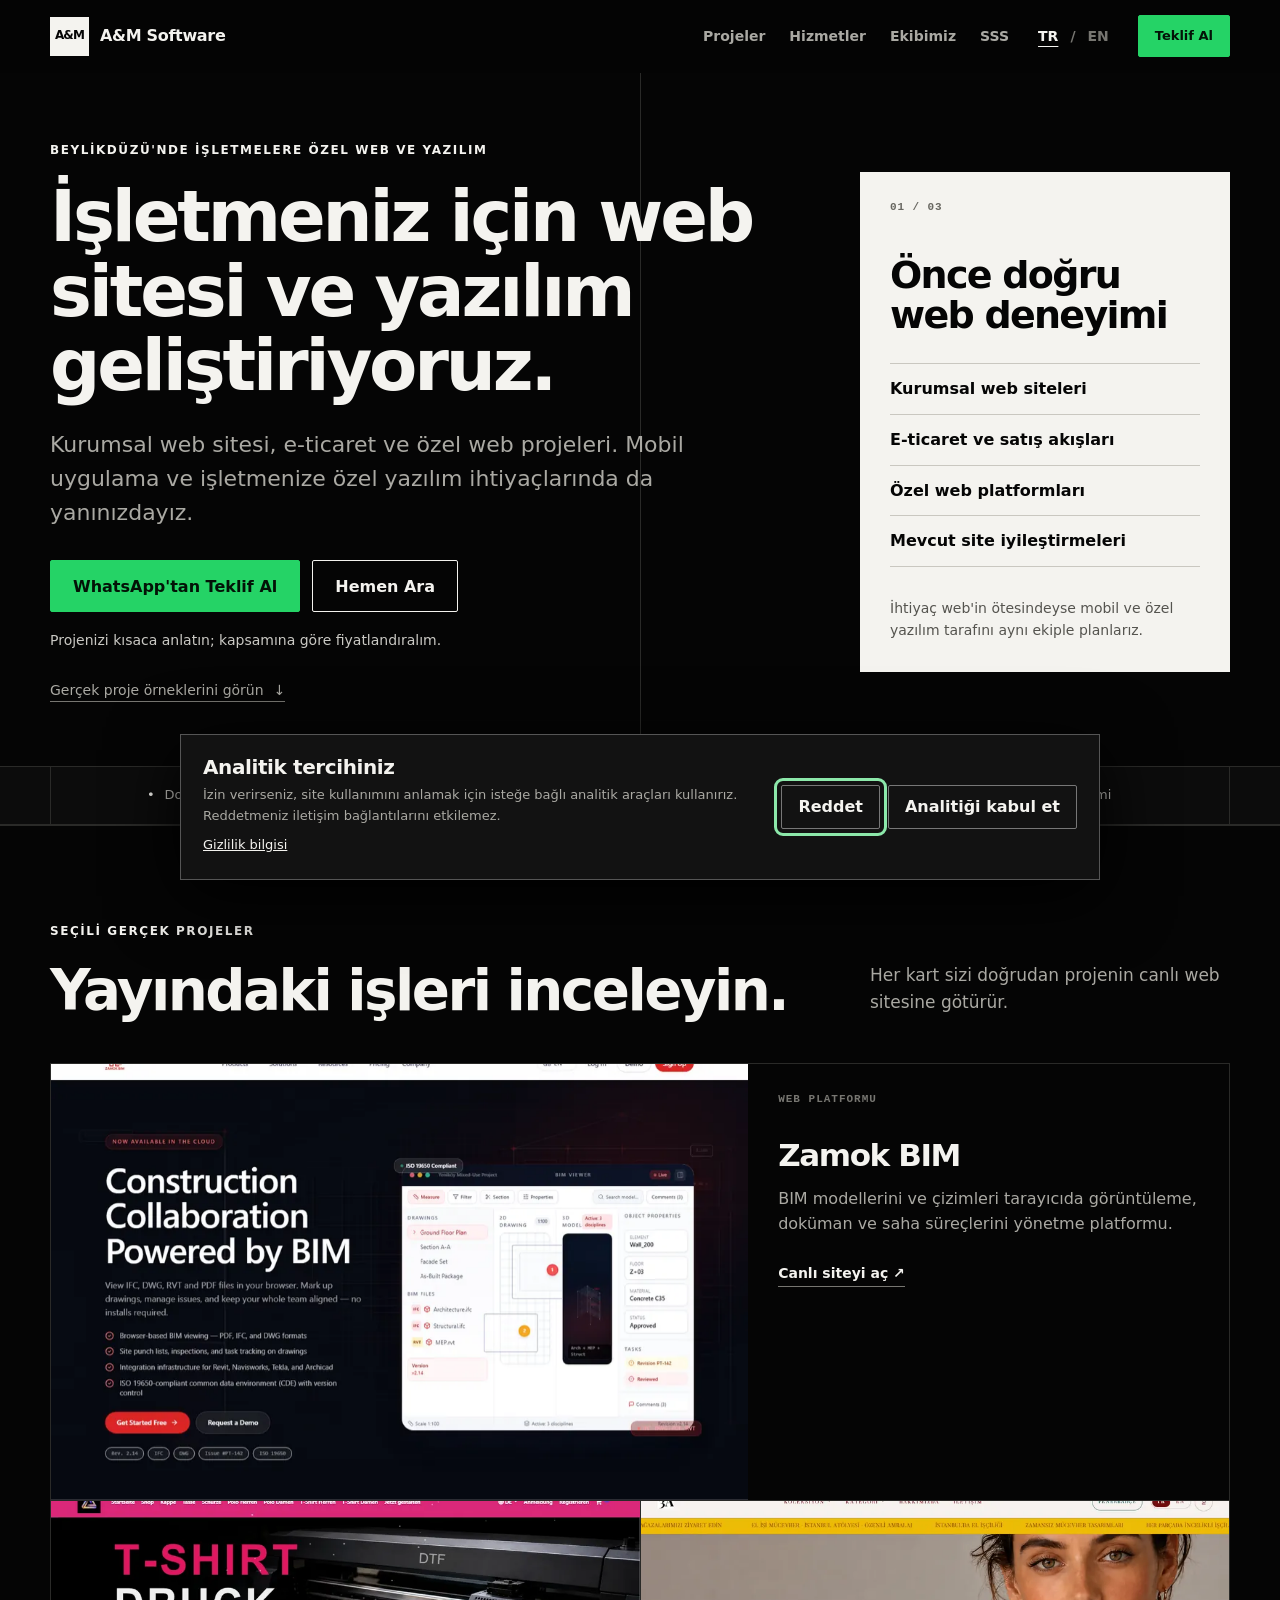
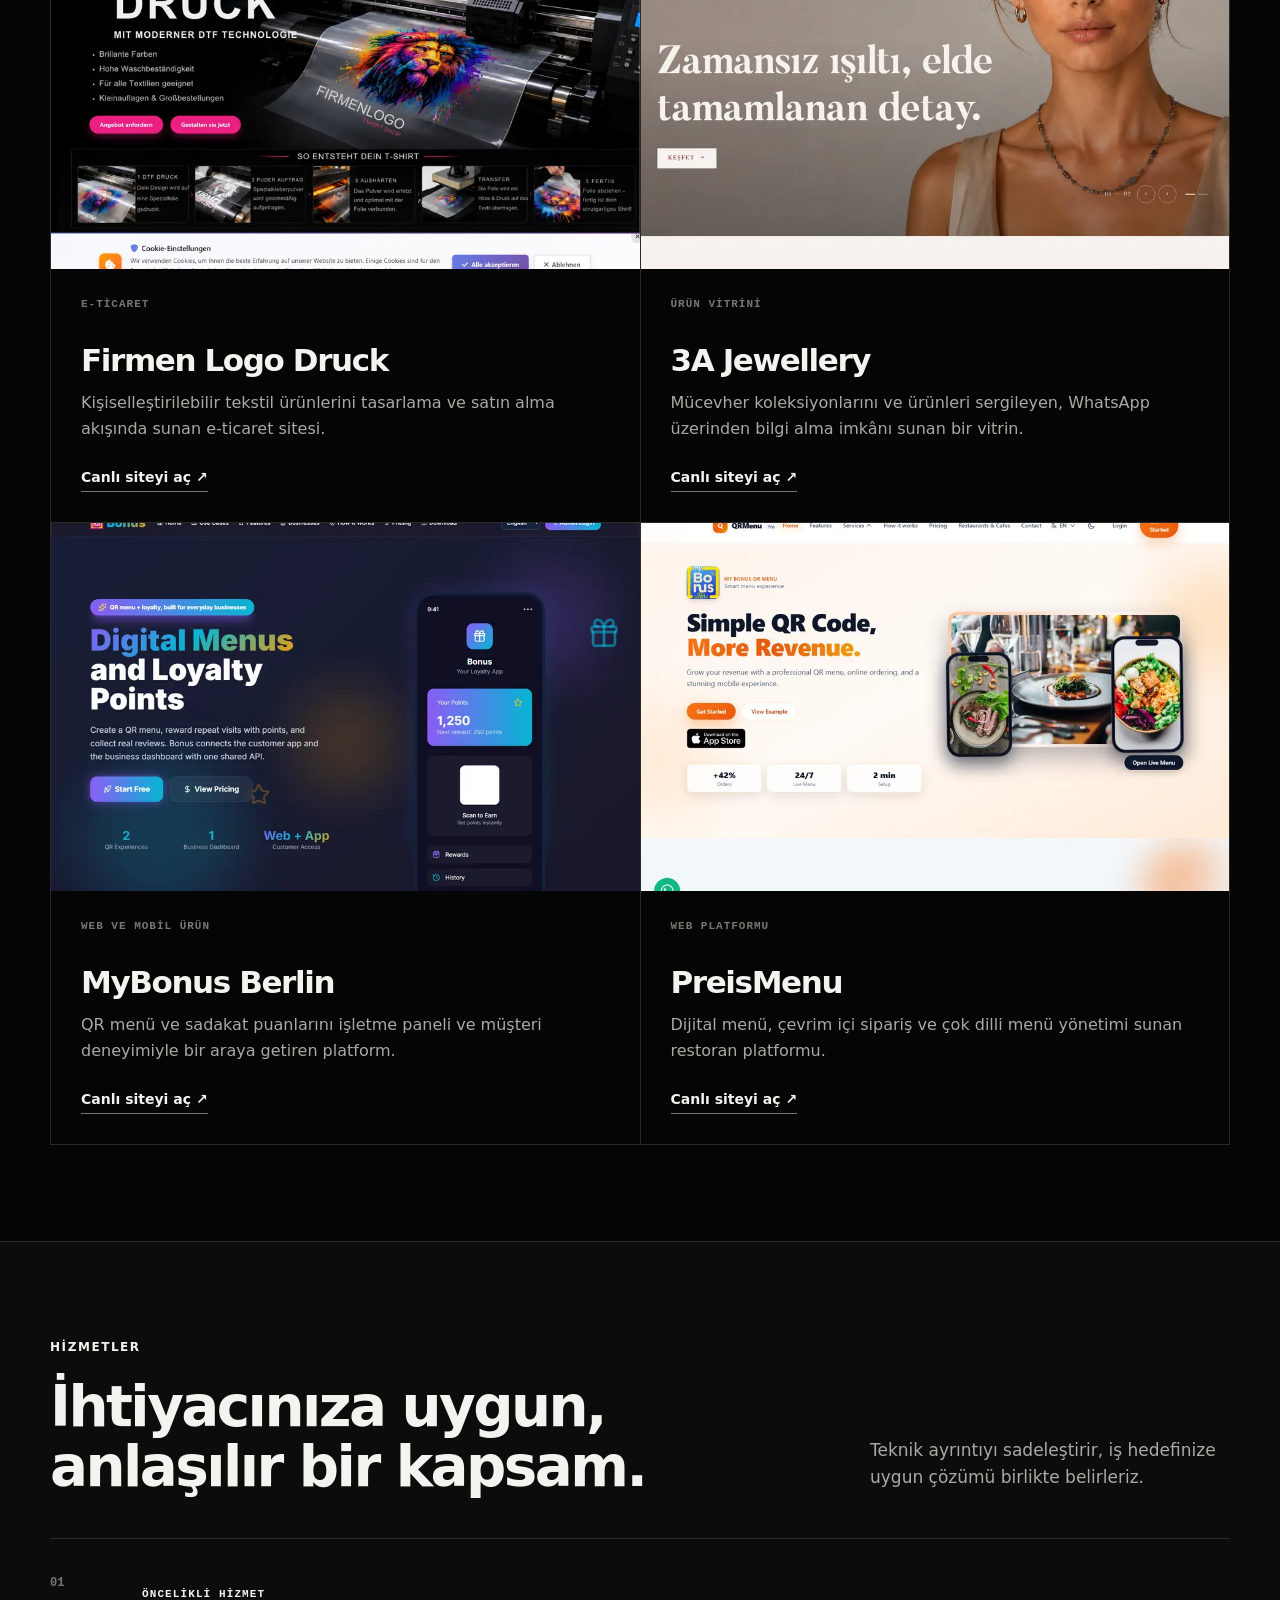
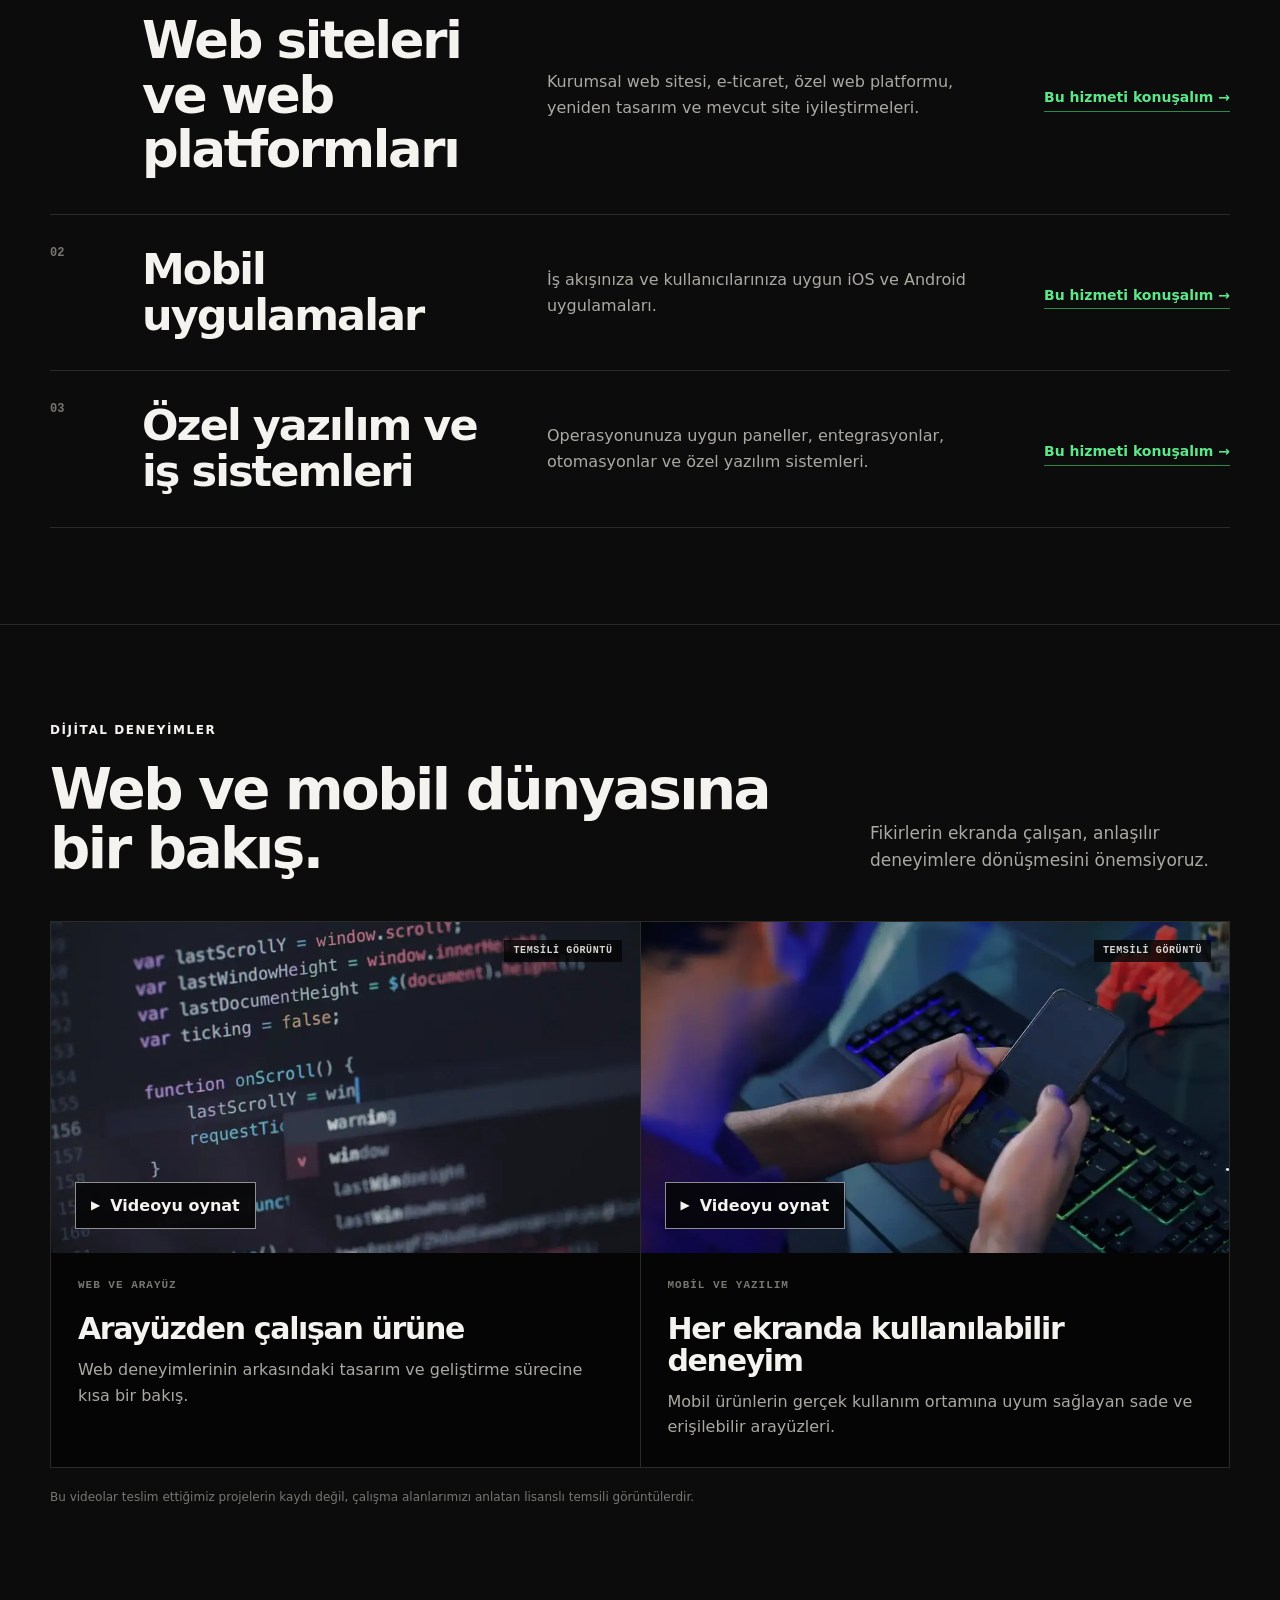
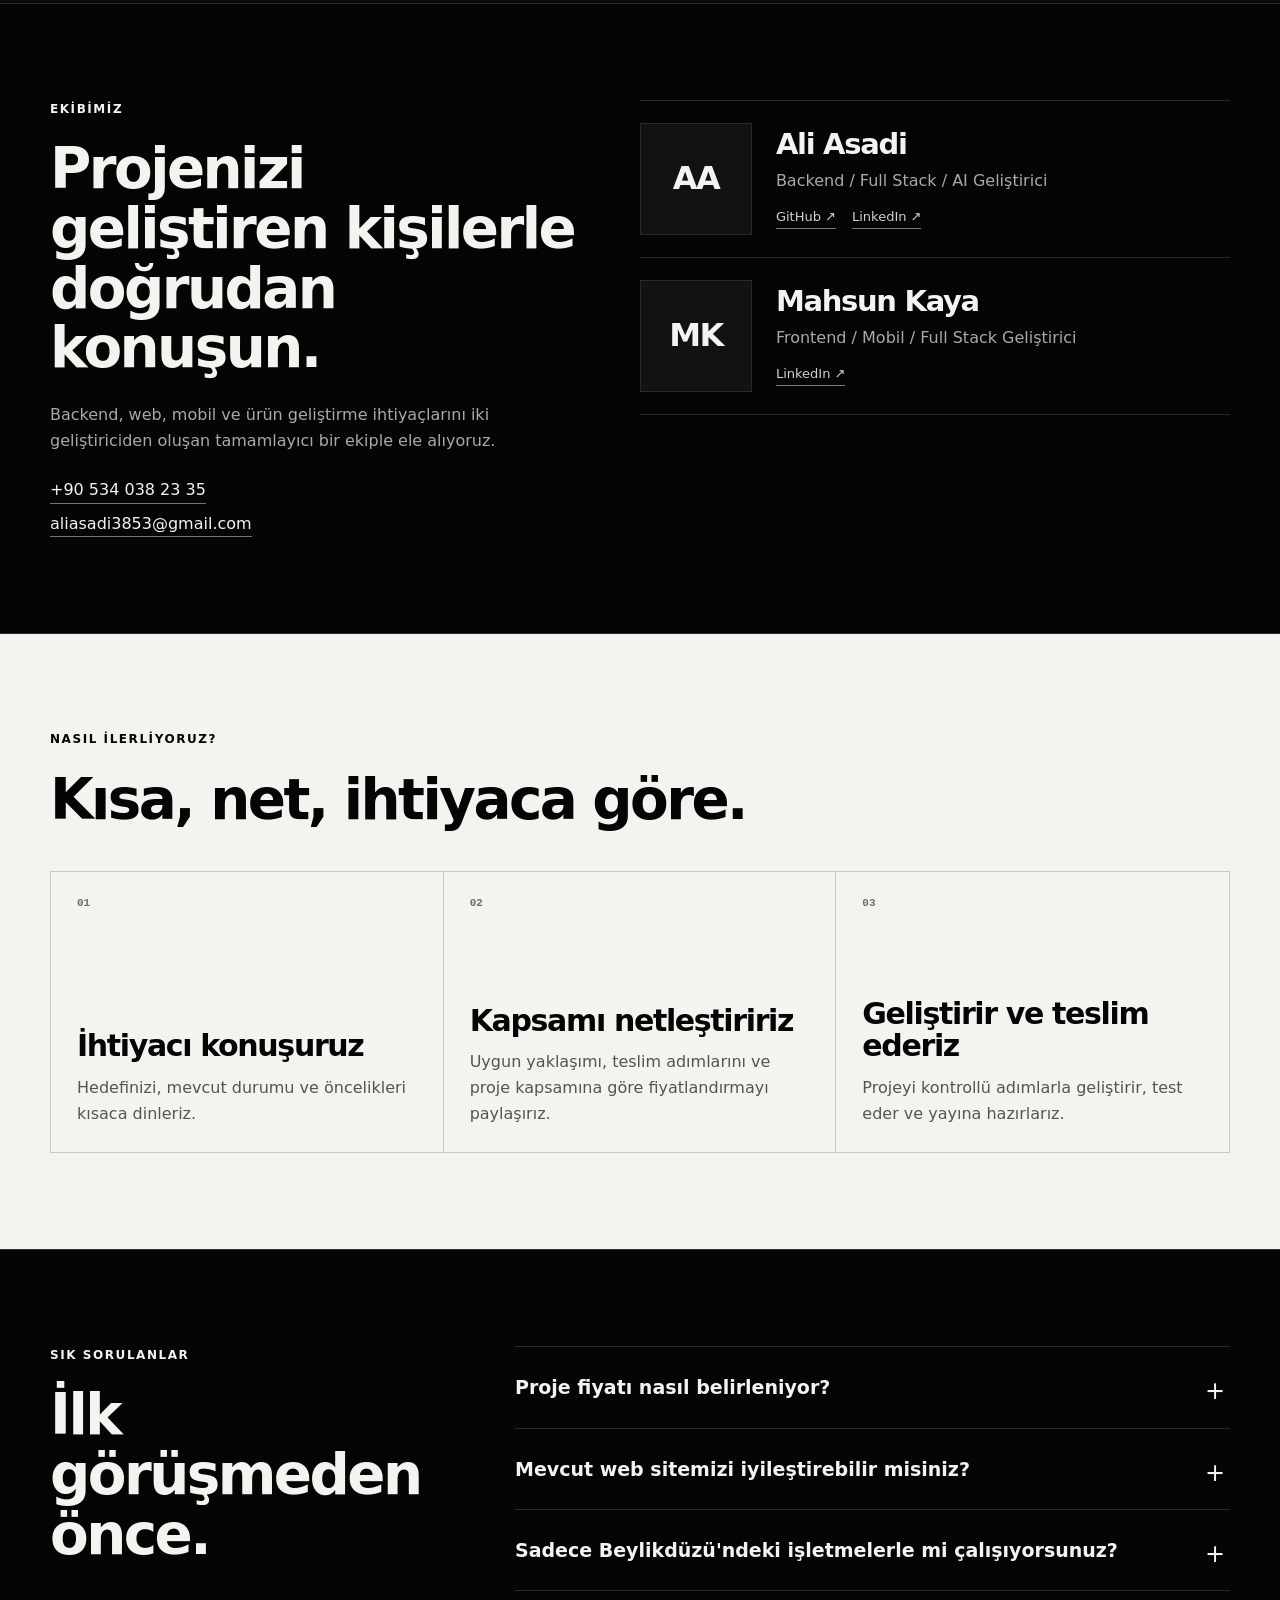
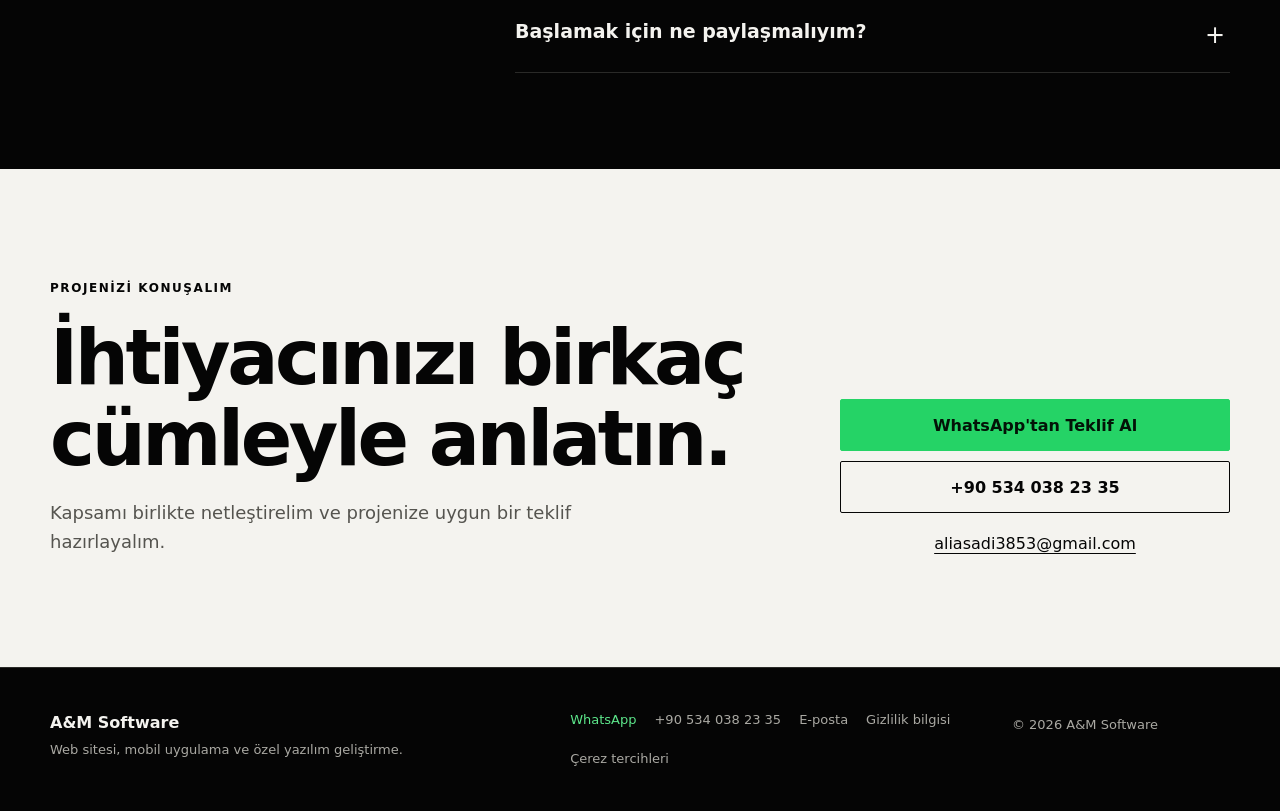
==== commit 5b3f1cdd: "feat: add privacy page and robust analytics consent" ====
--- a/index.html
+++ b/index.html
@@ -21,6 +21,7 @@
   <meta name="twitter:image" content="https://beylikduzuyazilim.com.tr/assets/ali.webp">
   <link rel="icon" href="favicon.svg" type="image/svg+xml">
   <link rel="stylesheet" href="styles.css">
+  <script src="analytics-config.js"></script>
   <script type="application/ld+json">
     {
       "@context": "https://schema.org",
@@ -171,7 +172,7 @@
     <section class="final-contact" id="contact"><div class="shell final-grid"><div><p class="eyebrow" data-i18n="finalEyebrow">Projenizi konuşalım</p><h2 data-i18n="finalTitle">İhtiyacınızı birkaç cümleyle anlatın.</h2><p data-i18n="finalText">Kapsamı birlikte netleştirelim ve projenize uygun bir teklif hazırlayalım.</p></div><div class="final-actions"><a class="button button-solid" href="https://wa.me/905340382335?text=Merhaba%2C%20bir%20proje%20hakk%C4%B1nda%20bilgi%20ve%20teklif%20almak%20istiyorum.%20%C4%B0htiyac%C4%B1m%3A%20" data-contact="whatsapp" data-location="final" data-i18n="finalWhatsapp">WhatsApp'tan Teklif Al</a><a class="button button-outline" href="tel:+905340382335" data-contact="phone" data-location="final">+90 534 038 23 35</a><a class="email-link" href="mailto:aliasadi3853@gmail.com" data-contact="email" data-location="final">aliasadi3853@gmail.com</a></div></div></section>
   </main>
 
-  <footer class="footer"><div class="shell footer-grid"><div><strong>A&amp;M Software</strong><p data-i18n="footerText">Web sitesi, mobil uygulama ve özel yazılım geliştirme.</p></div><div class="footer-nav"><a href="https://wa.me/905340382335?text=Merhaba%2C%20bir%20proje%20hakk%C4%B1nda%20bilgi%20ve%20teklif%20almak%20istiyorum.%20%C4%B0htiyac%C4%B1m%3A%20" data-contact="whatsapp" data-location="footer" data-i18n="footerWhatsapp">WhatsApp</a><a href="tel:+905340382335" data-contact="phone" data-location="footer">+90 534 038 23 35</a><a href="mailto:aliasadi3853@gmail.com" data-contact="email" data-location="footer" data-i18n="footerEmail">E-posta</a><button type="button" data-consent-settings hidden data-i18n="consentSettings">Çerez tercihleri</button></div><p>© <span data-year></span> A&amp;M Software</p></div></footer>
+  <footer class="footer"><div class="shell footer-grid"><div><strong>A&amp;M Software</strong><p data-i18n="footerText">Web sitesi, mobil uygulama ve özel yazılım geliştirme.</p></div><div class="footer-nav"><a href="https://wa.me/905340382335?text=Merhaba%2C%20bir%20proje%20hakk%C4%B1nda%20bilgi%20ve%20teklif%20almak%20istiyorum.%20%C4%B0htiyac%C4%B1m%3A%20" data-contact="whatsapp" data-location="footer" data-i18n="footerWhatsapp">WhatsApp</a><a href="tel:+905340382335" data-contact="phone" data-location="footer">+90 534 038 23 35</a><a href="mailto:aliasadi3853@gmail.com" data-contact="email" data-location="footer" data-i18n="footerEmail">E-posta</a><a href="privacy.html" data-privacy-link data-i18n="footerPrivacy">Gizlilik bilgisi</a><button type="button" data-consent-settings hidden data-i18n="consentSettings">Çerez tercihleri</button></div><p>© <span data-year></span> A&amp;M Software</p></div></footer>
 
   <div class="mobile-contact" aria-label="Hızlı iletişim" data-i18n-aria-label="mobileContactAria"><a class="mobile-whatsapp" href="https://wa.me/905340382335?text=Merhaba%2C%20bir%20proje%20hakk%C4%B1nda%20bilgi%20ve%20teklif%20almak%20istiyorum.%20%C4%B0htiyac%C4%B1m%3A%20" data-contact="whatsapp" data-location="mobile_sticky" data-i18n="stickyWhatsapp">WhatsApp</a><a href="tel:+905340382335" data-contact="phone" data-location="mobile_sticky" data-i18n="stickyPhone">Ara</a></div>
 
@@ -179,8 +180,7 @@
     <svg viewBox="0 0 32 32" aria-hidden="true" focusable="false"><path fill="currentColor" d="M16.04 3A12.9 12.9 0 0 0 5.1 22.75L3.37 29l6.4-1.68A12.94 12.94 0 1 0 16.04 3Zm0 23.68c-2.1 0-4.15-.57-5.93-1.64l-.43-.26-3.8 1 1.02-3.7-.28-.44a10.73 10.73 0 1 1 9.42 5.04Zm5.88-8.04c-.32-.16-1.9-.94-2.2-1.05-.29-.11-.5-.16-.71.16-.21.32-.82 1.05-1 1.27-.19.21-.38.24-.7.08-.32-.16-1.36-.5-2.59-1.6a9.7 9.7 0 0 1-1.79-2.23c-.19-.32-.02-.5.14-.66.15-.14.32-.37.48-.56.16-.18.21-.32.32-.53.11-.21.05-.4-.03-.56-.08-.16-.71-1.72-.98-2.35-.25-.62-.52-.54-.71-.55h-.61c-.21 0-.56.08-.85.4-.3.32-1.12 1.1-1.12 2.68 0 1.58 1.15 3.1 1.31 3.32.16.21 2.26 3.45 5.48 4.84.76.33 1.36.52 1.83.67.77.24 1.47.21 2.02.13.62-.09 1.9-.78 2.17-1.53.27-.75.27-1.4.19-1.53-.08-.13-.3-.21-.62-.37Z"/></svg>
   </a>
 
-  <section class="consent" role="dialog" aria-modal="true" aria-labelledby="consent-title" data-consent hidden><div><h2 id="consent-title" data-i18n="consentTitle">Analitik tercihiniz</h2><p data-i18n="consentText">İzin verirseniz, site kullanımını anlamak için isteğe bağlı analitik araçları kullanırız. Reddetmeniz iletişim bağlantılarını etkilemez.</p><a href="#" target="_blank" rel="noopener noreferrer" data-privacy-link data-i18n="consentPrivacy">Gizlilik bilgisini okuyun</a></div><div class="consent-actions"><button class="button button-outline" type="button" data-consent-reject data-i18n="consentReject">Reddet</button><button class="button button-solid" type="button" data-consent-accept data-i18n="consentAccept">Kabul et</button></div></section>
-  <script src="analytics-config.js"></script>
+  <section class="consent" role="dialog" aria-modal="false" aria-labelledby="consent-title" data-consent hidden><div><h2 id="consent-title" data-i18n="consentTitle">Analitik tercihiniz</h2><p data-i18n="consentText">İzin verirseniz, site kullanımını anlamak için isteğe bağlı analitik araçları kullanırız. Reddetmeniz iletişim bağlantılarını etkilemez.</p><a href="privacy.html" data-privacy-link data-i18n="consentPrivacy">Gizlilik bilgisi</a></div><div class="consent-actions"><button class="button consent-choice" type="button" data-consent-reject data-i18n="consentReject">Reddet</button><button class="button consent-choice" type="button" data-consent-accept data-i18n="consentAccept">Analitiği kabul et</button></div></section>
   <script src="script.js" defer></script>
 </body>
 </html>
--- a/styles.css
+++ b/styles.css
@@ -226,6 +226,22 @@
 .footer p { margin: 5px 0 0; font-size: 13px; }
 .footer-nav { display: flex; flex-wrap: wrap; gap: 18px; color: var(--muted); font-size: 13px; }
 .footer-nav button { margin: 0; padding: 0; border: 0; background: none; cursor: pointer; }
+
+.privacy-nav-actions { display: flex; align-items: center; gap: 24px; }
+.privacy-main { padding: 72px 0 96px; }
+.privacy-document { max-width: 860px; }
+.privacy-hero { padding-bottom: 54px; border-bottom: 1px solid var(--line); }
+.privacy-hero h1 { max-width: 780px; margin-bottom: 22px; font-size: clamp(44px, 7vw, 78px); }
+.privacy-lead { max-width: 760px; font-size: 19px; }
+.privacy-updated { margin: 26px 0 0; color: var(--dim); font-size: 13px; }
+.privacy-document section { padding: 42px 0; border-bottom: 1px solid var(--line); }
+.privacy-document section h2 { margin-bottom: 18px; font-size: clamp(25px, 4vw, 34px); }
+.privacy-document section p { max-width: 780px; }
+.privacy-document section p:last-child { margin-bottom: 0; }
+.privacy-document ul { max-width: 780px; margin: 18px 0 0; padding-left: 22px; color: var(--muted); }
+.privacy-document li + li { margin-top: 9px; }
+.privacy-document a { color: #8ce8aa; text-decoration: underline; text-underline-offset: 3px; }
+.privacy-document code { padding: 2px 5px; border: 1px solid var(--line); background: var(--surface); color: var(--white); }
 
 .mobile-contact { display: none; }
 .button[data-contact="whatsapp"],
@@ -277,6 +293,8 @@
 .consent a { font-size: 13px; text-decoration: underline; }
 .consent-actions { display: flex; gap: 8px; }
 .consent .button { min-height: 44px; padding: 10px 16px; }
+.consent .consent-choice { border: 1px solid #777; background: transparent; color: var(--white); }
+.consent .consent-choice:hover { border-color: var(--white); background: var(--white); color: var(--black); }
 
 @media (max-width: 980px) {
   .nav-toggle { display: block; }
@@ -336,6 +354,14 @@
   .final-contact { padding: 76px 0; }
   .final-grid h2 { font-size: 45px; }
   .footer-grid { grid-template-columns: 1fr; gap: 25px; }
+  .privacy-page { padding-bottom: 0; }
+  .privacy-nav-actions { gap: 12px; }
+  .privacy-nav-actions .text-link { font-size: 13px; }
+  .privacy-main { padding: 42px 0 72px; }
+  .privacy-hero { padding-bottom: 38px; }
+  .privacy-hero h1 { font-size: clamp(38px, 11vw, 52px); }
+  .privacy-lead { font-size: 17px; }
+  .privacy-document section { padding: 34px 0; }
   .mobile-contact {
     position: fixed;
     left: 0;
@@ -361,6 +387,7 @@
   .person-card { align-items: start; }
   .consent { left: 10px; right: 10px; padding: 17px; }
   .consent-actions { display: grid; grid-template-columns: 1fr 1fr; }
+  .privacy-page .brand > span:last-child { display: none; }
 }
 
 @media (prefers-reduced-motion: reduce) {
